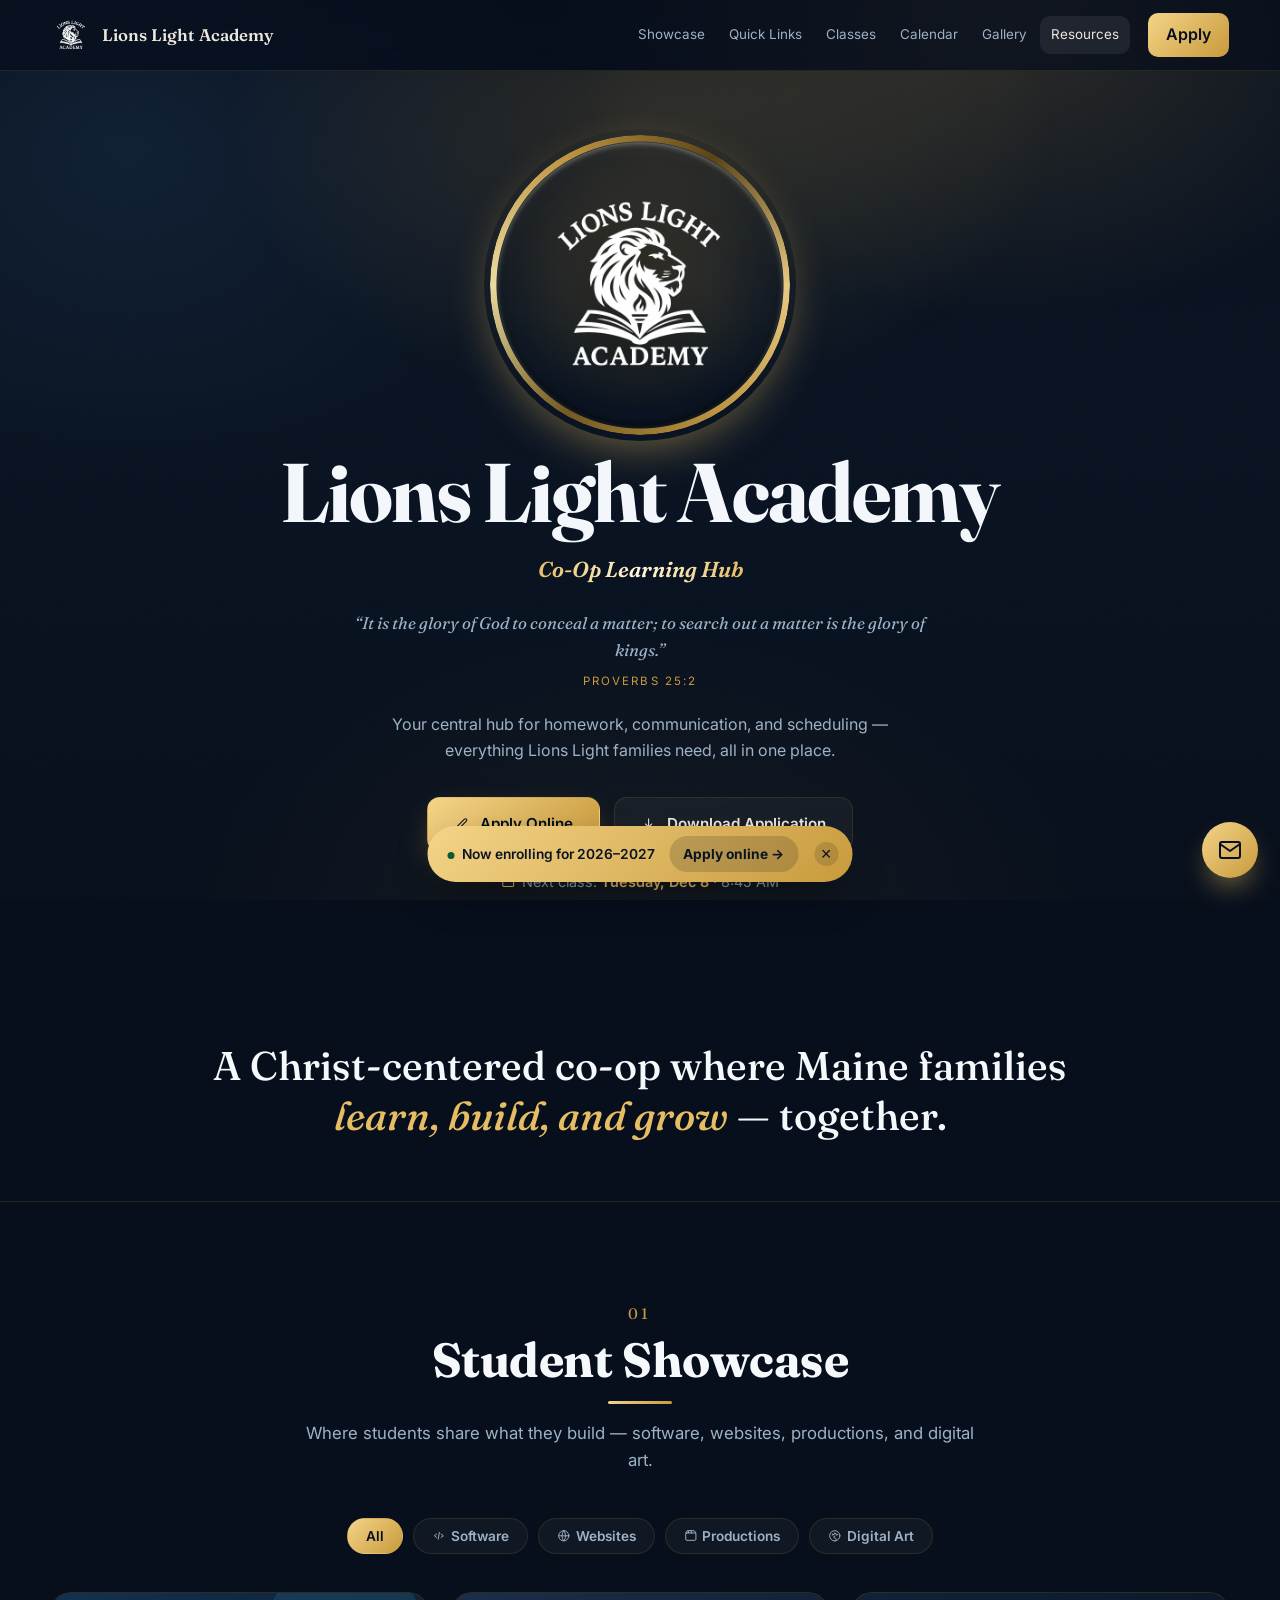
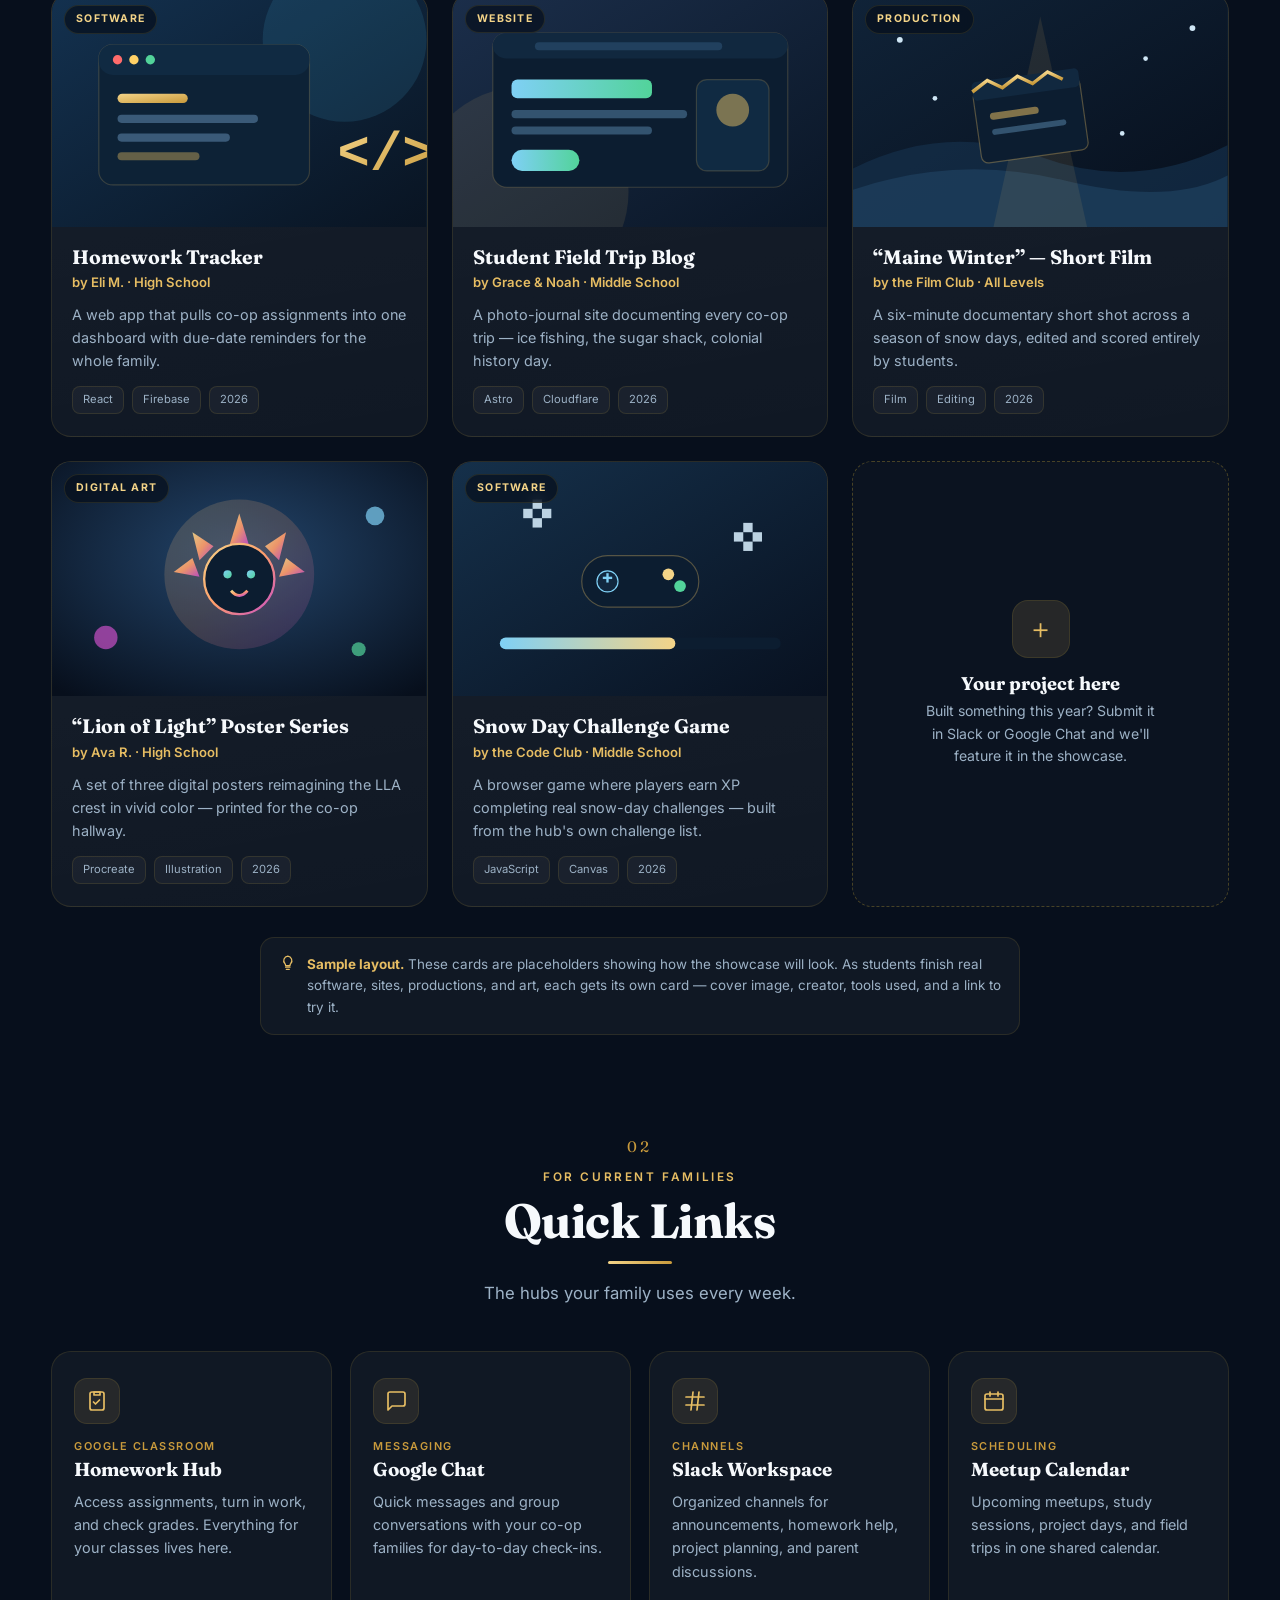
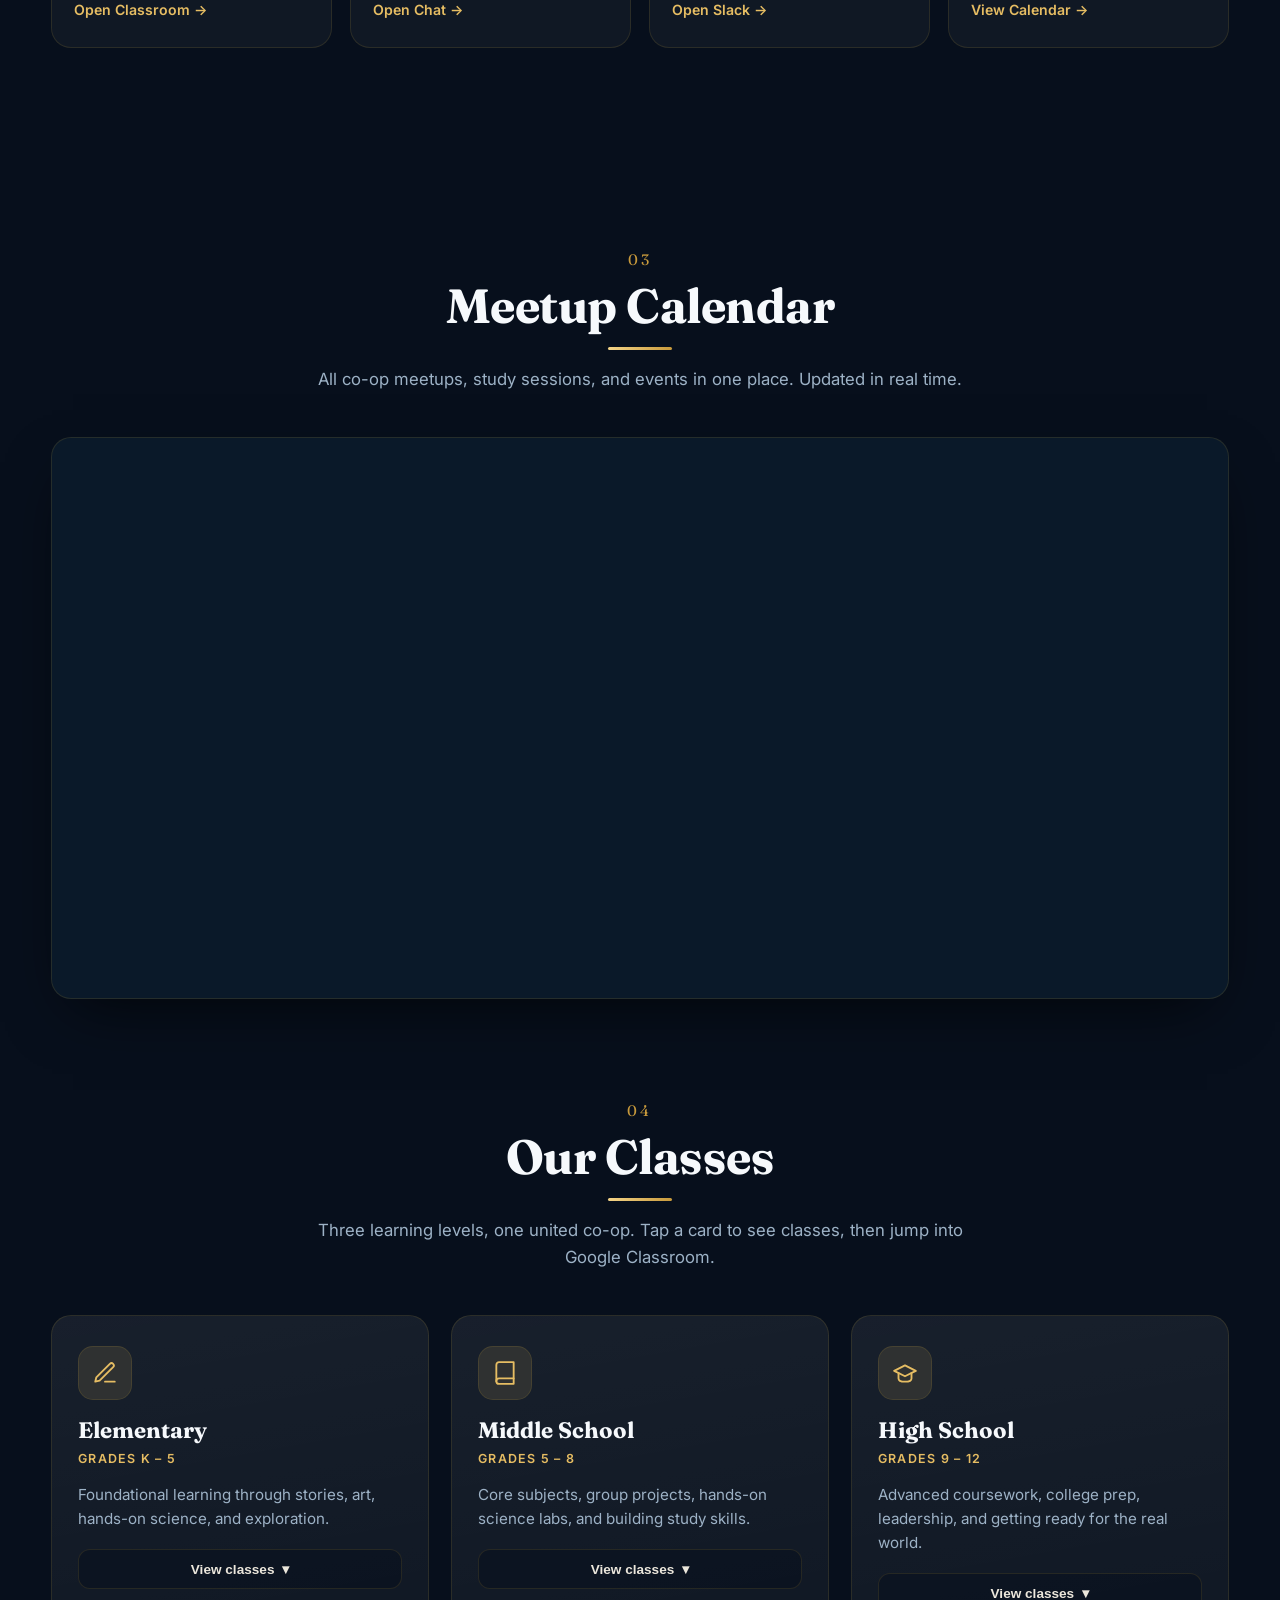
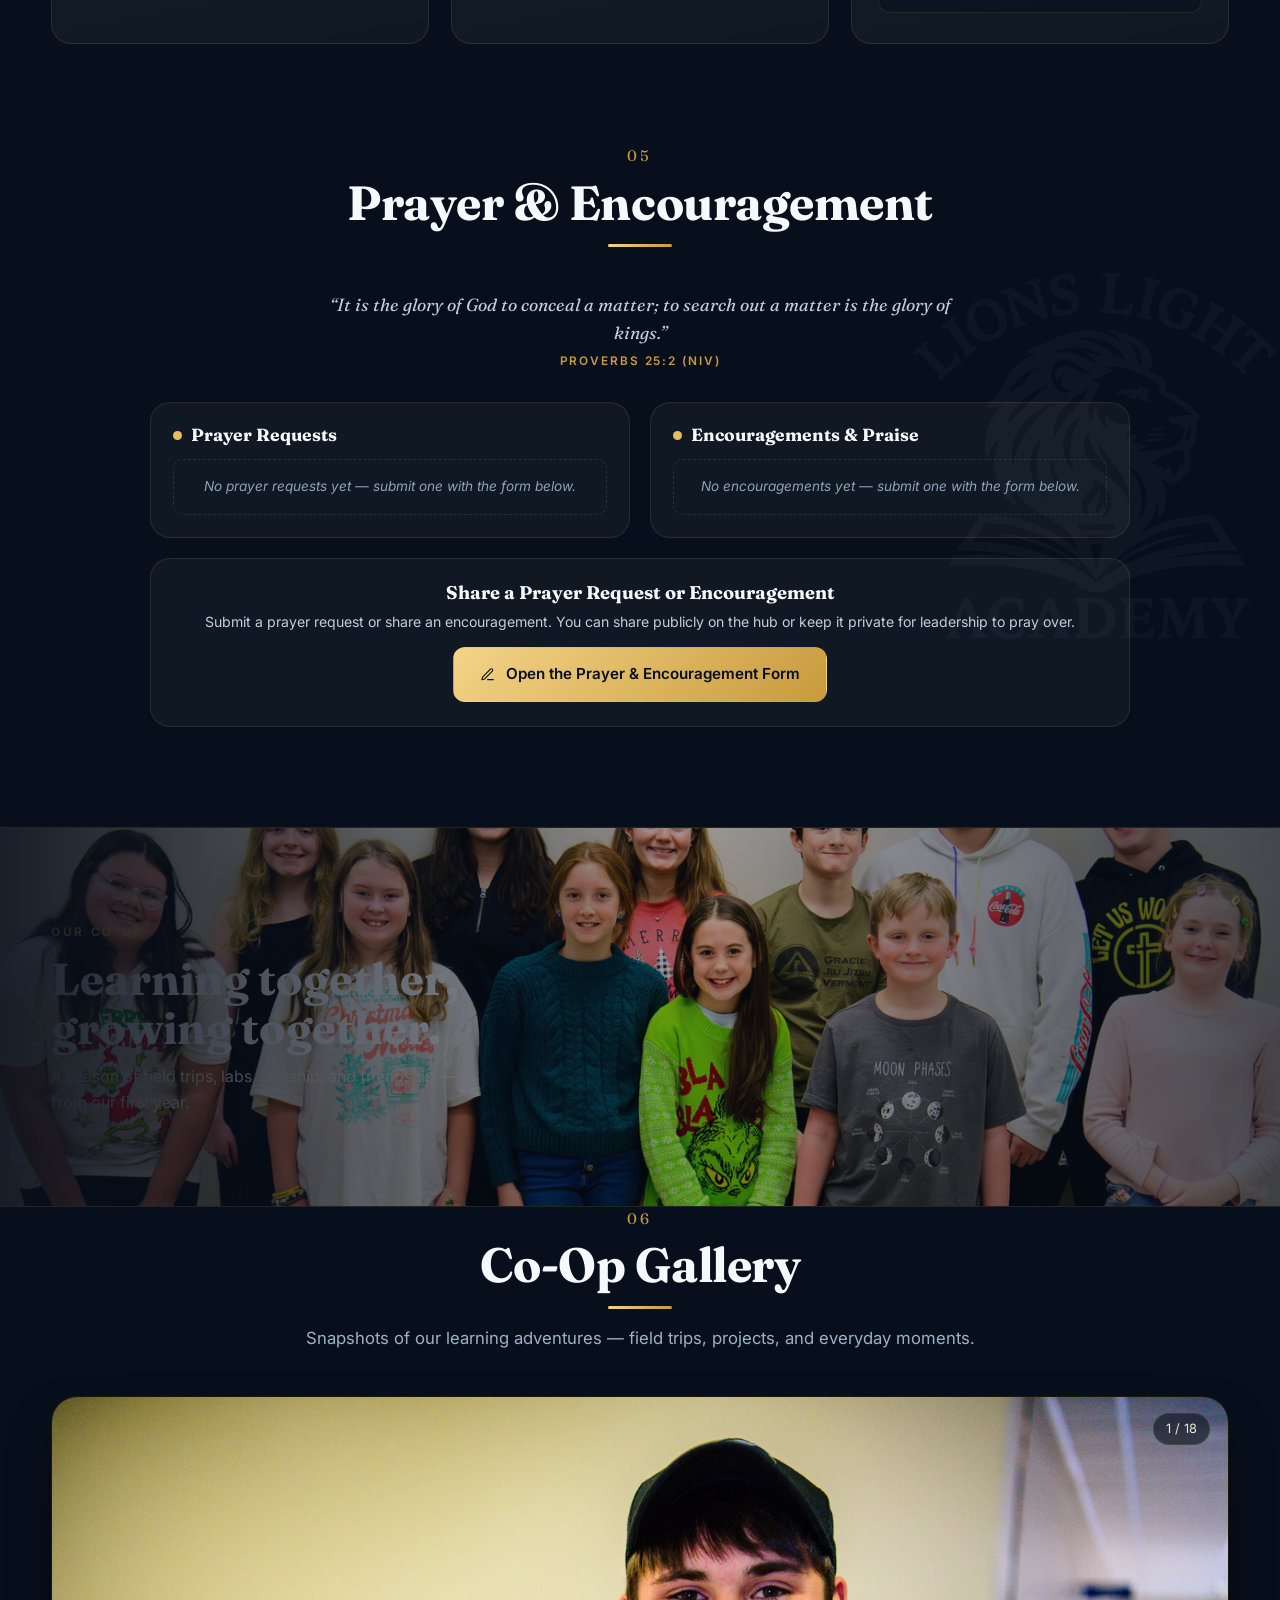
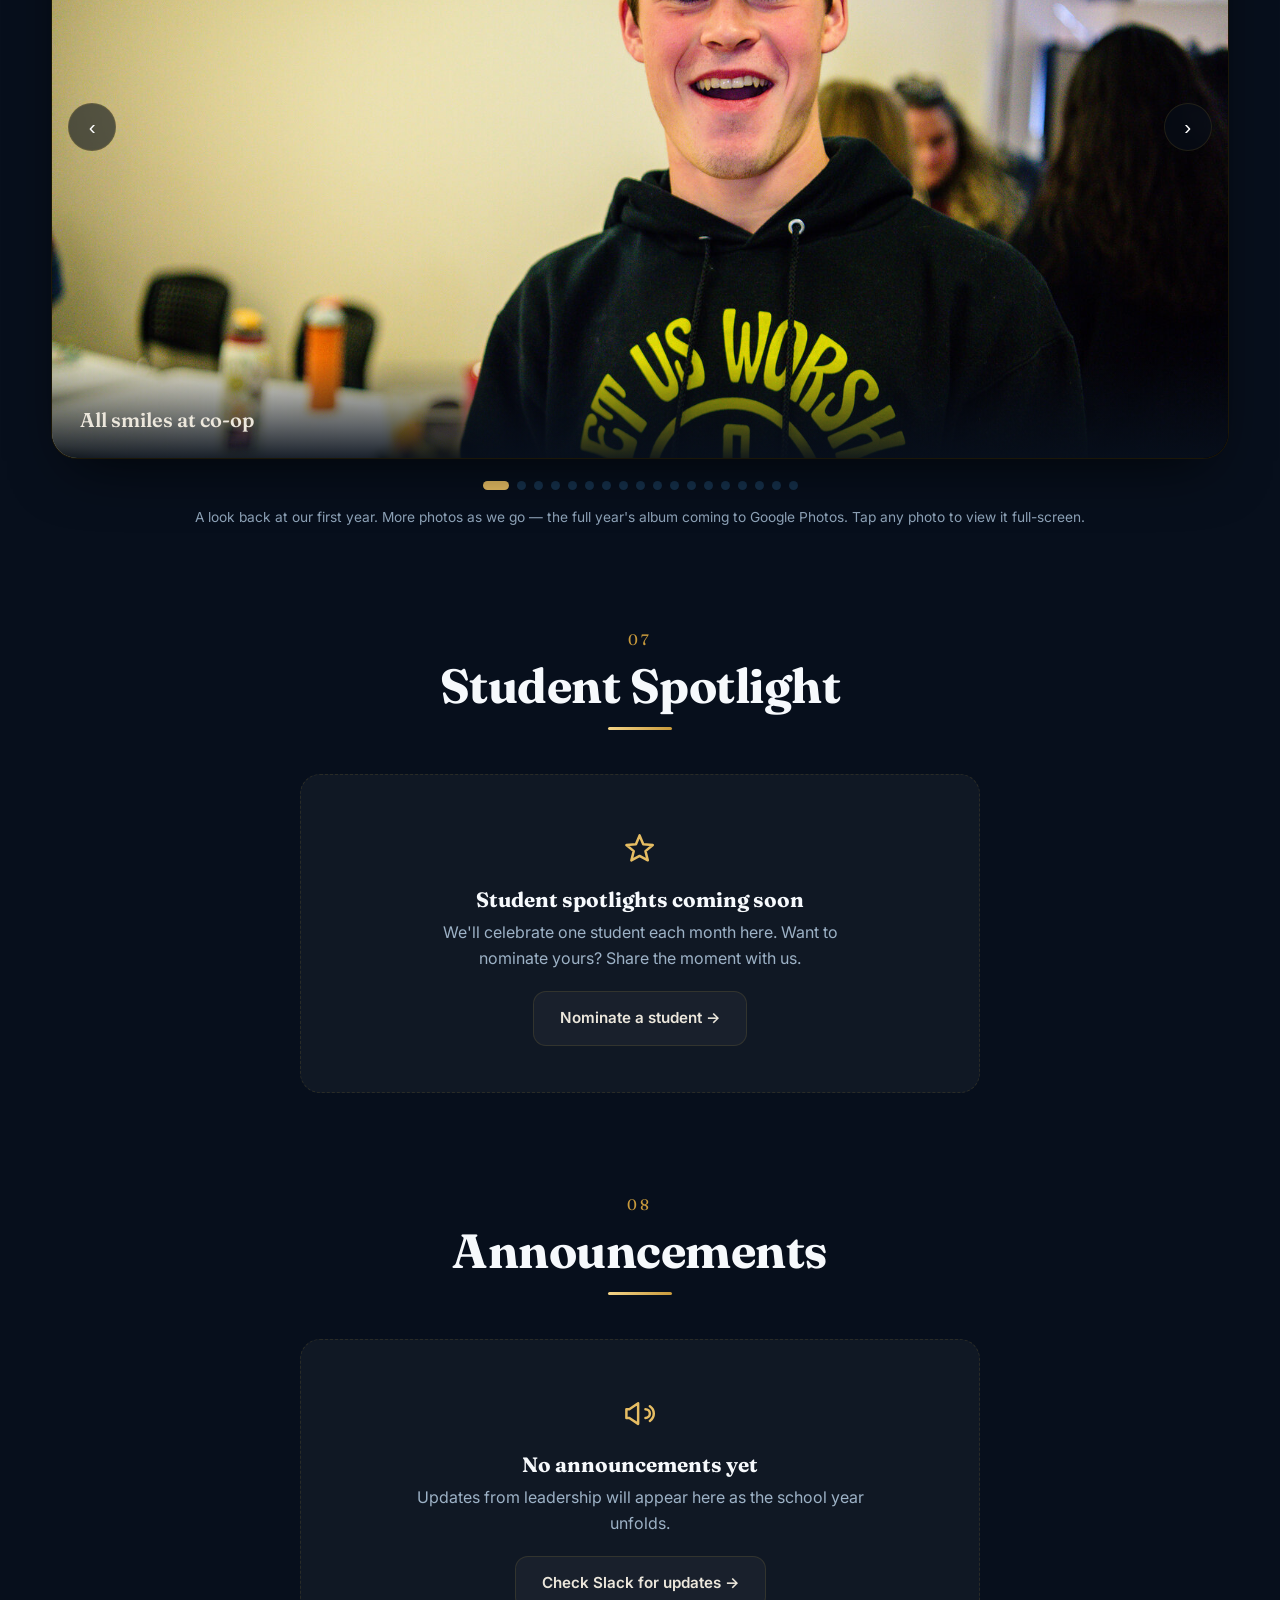
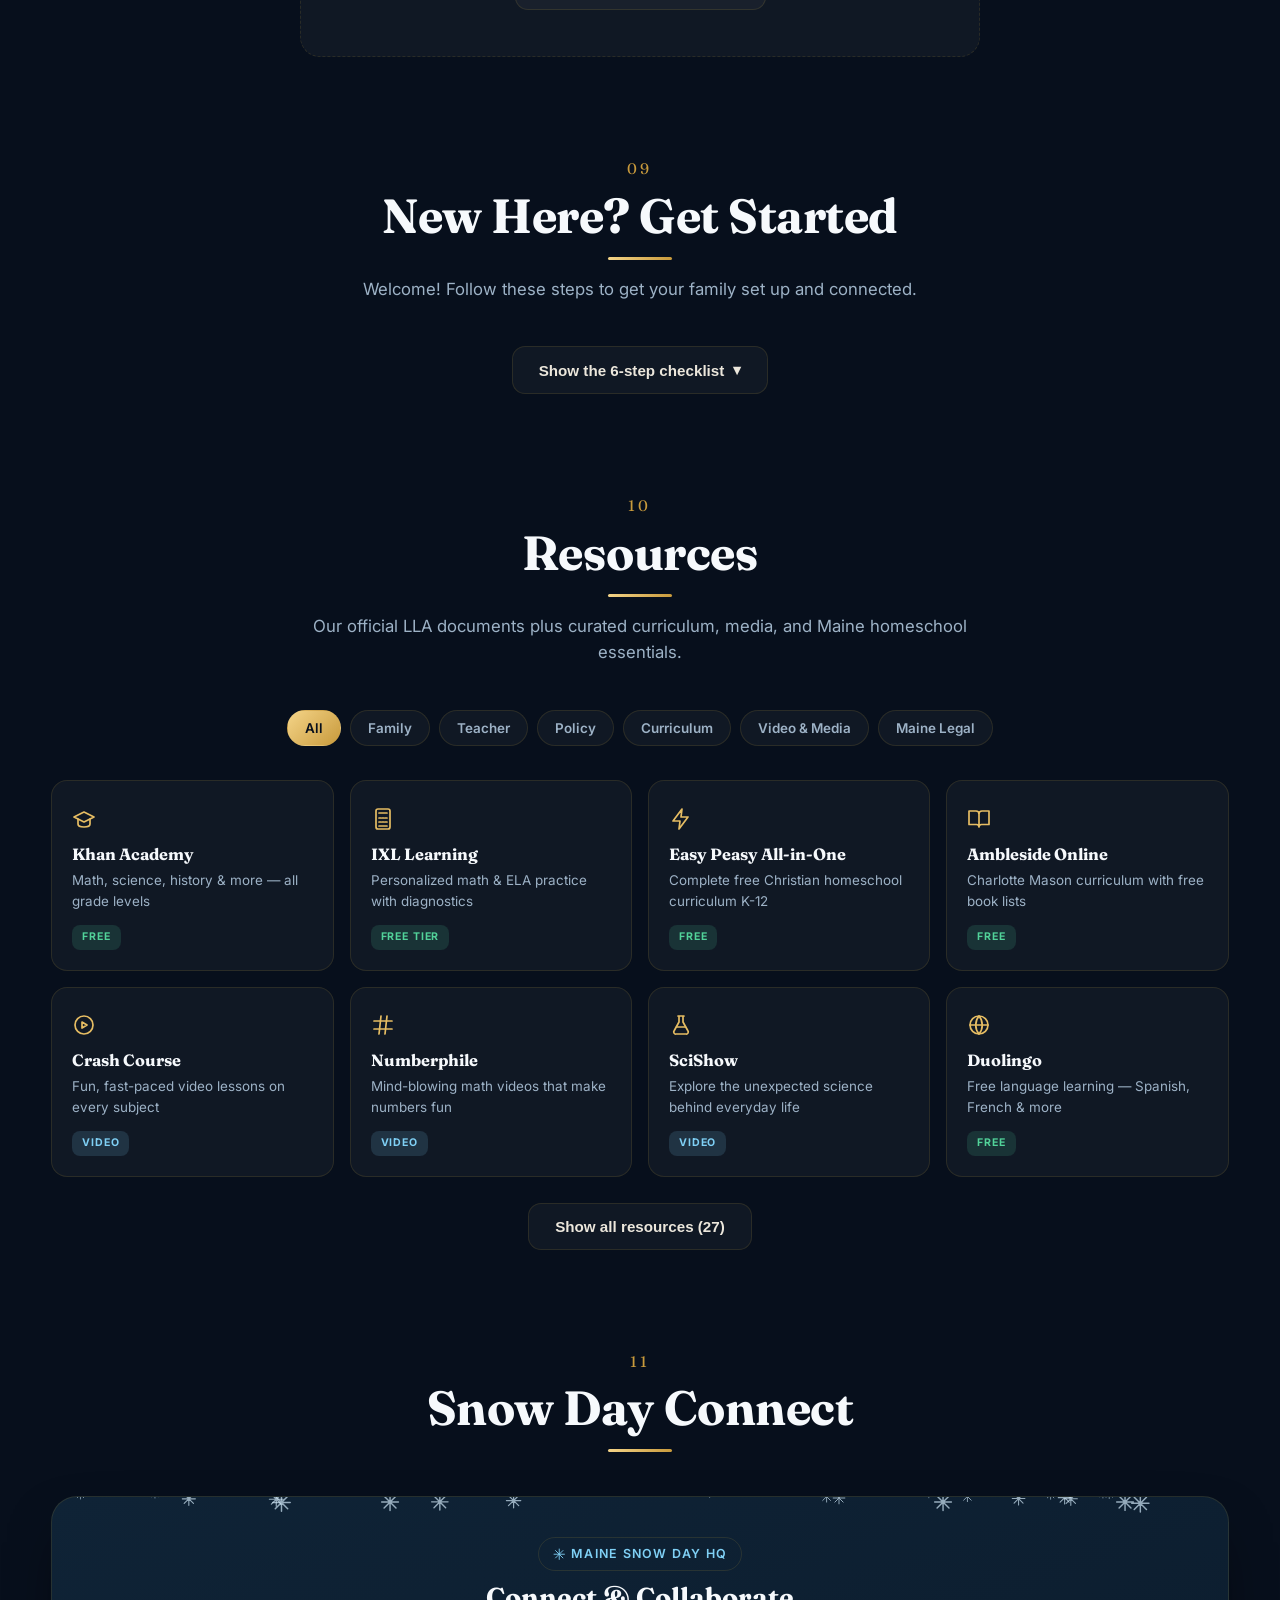
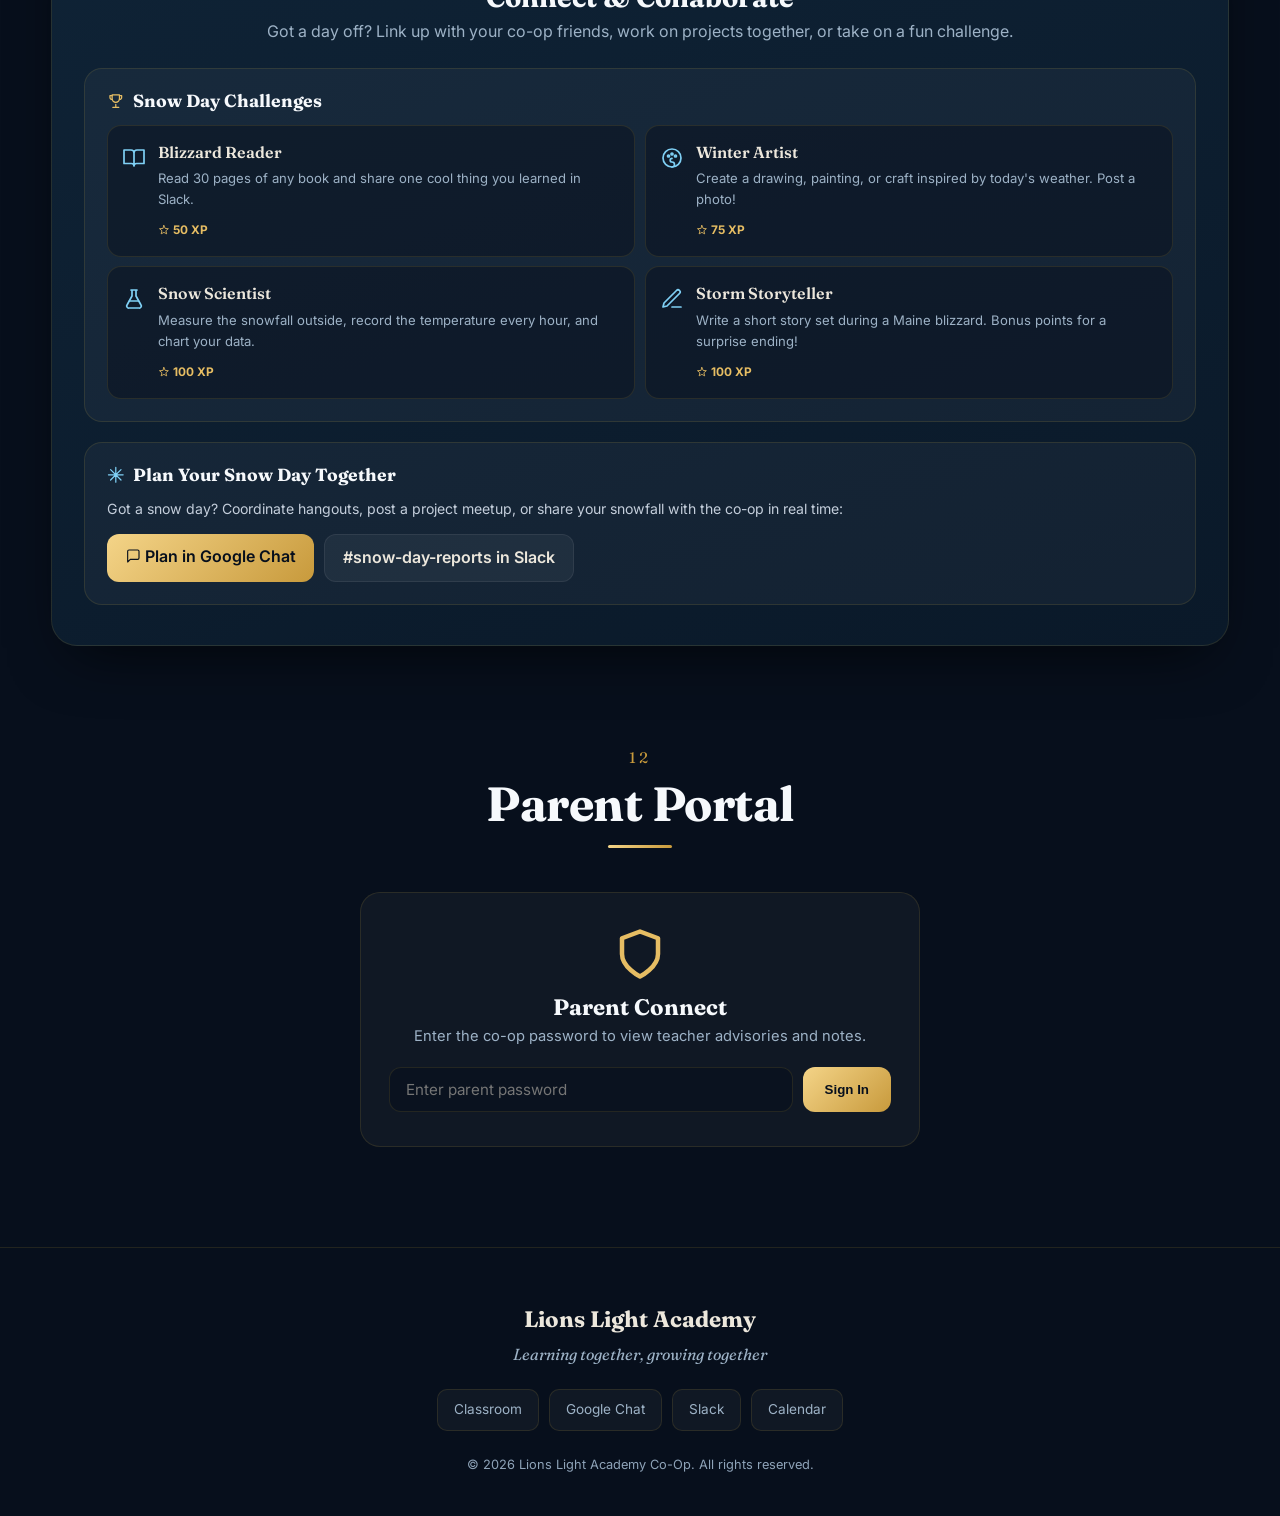
==== index.html @ fe2b12da "Add Technical Operations Handbook" ====
<!DOCTYPE html>
<html lang="en">
<head>
<meta charset="UTF-8" />
<meta name="viewport" content="width=device-width, initial-scale=1.0" />
<title>Lions Light Academy — Co-Op Hub</title>
<meta name="description" content="Lions Light Academy Co-Op Learning Hub — homework, calendar, enrollment, and community in one place." />
<meta property="og:type" content="website" />
<meta property="og:title" content="Lions Light Academy — Co-Op Hub" />
<meta property="og:description" content="A Christ-centered homeschool co-op in Maine. Homework, calendar, classes, and community — all in one place." />
<meta property="og:image" content="https://lions-light-academy.pages.dev/og-image.png" />
<meta property="og:url" content="https://lions-light-academy.pages.dev/" />
<meta name="twitter:card" content="summary" />
<meta name="twitter:title" content="Lions Light Academy — Co-Op Hub" />
<meta name="twitter:description" content="A Christ-centered homeschool co-op in Maine. Everything Lions Light families need, in one place." />
<meta name="twitter:image" content="https://lions-light-academy.pages.dev/og-image.png" />
<meta name="theme-color" content="#070f1c" />
<meta name="apple-mobile-web-app-capable" content="yes" />
<meta name="apple-mobile-web-app-status-bar-style" content="black-translucent" />
<meta name="apple-mobile-web-app-title" content="LLA Hub" />
<link rel="manifest" href="manifest.json" />
<link rel="icon" href="favicon.ico" />
<link rel="icon" type="image/png" sizes="32x32" href="favicon-32.png" />
<link rel="icon" type="image/png" sizes="16x16" href="favicon-16.png" />
<link rel="apple-touch-icon" href="apple-touch-icon.png" />
<link rel="preconnect" href="https://fonts.googleapis.com">
<link rel="preconnect" href="https://fonts.gstatic.com" crossorigin>
<link href="https://fonts.googleapis.com/css2?family=Fraunces:opsz,wght@9..144,400;9..144,500;9..144,600;9..144,700;9..144,900&family=Inter:wght@400;500;600;700&display=swap" rel="stylesheet">
<style>
  :root{
    --navy-900:#070f1c;--navy-800:#0a1929;--navy-700:#0f2336;--navy-600:#15304a;
    --line:rgba(212,175,55,.13);--border:rgba(255,255,255,.07);
    --gold:#e6bd63;--gold-bright:#f4d488;--gold-deep:#c89a3c;
    --green:#52d39a;--ice:#7fd0f5;
    --text:#ece7dc;--head:#f6f9fc;--text-dim:#c4cedb;--text-muted:#8ea3b8;--muted:#9db2c6;
    --s1:#0c1626;--s2:#11203a;
    --card:rgba(255,255,255,.04);--card-hi:rgba(255,255,255,.07);
    --shadow:0 24px 60px -22px rgba(0,0,0,.75);--radius:20px;
  }
  *{box-sizing:border-box;margin:0;padding:0}
  html{scroll-behavior:smooth}
  body{font-family:'Inter',system-ui,sans-serif;color:var(--text);background:var(--navy-900);line-height:1.6;overflow-x:hidden}
  h1,h2,h3,h4{font-family:'Fraunces',serif;line-height:1.1;color:var(--head)}
  a{color:inherit;text-decoration:none}
  .wrap{width:min(1180px,92vw);margin-inline:auto}
  .eyebrow{font-size:.74rem;letter-spacing:.22em;text-transform:uppercase;color:var(--gold);font-weight:600}
  .section{padding:100px 0;position:relative}
  .section.tight{padding-top:0}
  main{display:flex;flex-direction:column}
  #showcase{order:-2;padding-top:100px}
  #links{order:-1}
  .section-header{max-width:680px;margin:0 auto 44px;text-align:center}
  .section-header h2{font-size:clamp(2rem,4.4vw,3rem);margin-bottom:14px;letter-spacing:-.01em}
  .section-header .section-line{width:64px;height:3px;border-radius:3px;margin:0 auto 16px;background:linear-gradient(90deg,var(--gold-bright),var(--gold-deep))}
  .section-header .section-sub{color:var(--muted);font-size:1.05rem}
  .bg-aura{position:fixed;inset:0;z-index:-2;pointer-events:none;
    background:
      radial-gradient(720px 500px at 78% 2%, rgba(230,189,99,.16), transparent 60%),
      radial-gradient(680px 520px at 10% 16%, rgba(79,140,210,.12), transparent 62%),
      radial-gradient(820px 600px at 50% 110%, rgba(230,189,99,.07), transparent 60%),
      linear-gradient(180deg,var(--navy-900),#0a1422 42%,var(--navy-900))}
  .grain{position:fixed;inset:0;z-index:-1;pointer-events:none;opacity:.045;mix-blend-mode:overlay;
    background-image:url("data:image/svg+xml,%3Csvg xmlns='http://www.w3.org/2000/svg' width='160' height='160'%3E%3Cfilter id='n'%3E%3CfeTurbulence type='fractalNoise' baseFrequency='0.9' numOctaves='2'/%3E%3C/filter%3E%3Crect width='100%25' height='100%25' filter='url(%23n)'/%3E%3C/svg%3E")}
  .scrollprog{position:fixed;top:0;left:0;height:3px;width:0;z-index:60;background:linear-gradient(90deg,var(--gold-bright),var(--gold-deep))}
  :focus-visible{outline:2px solid var(--gold);outline-offset:3px}
  .skip{position:absolute;left:50%;top:8px;transform:translate(-50%,-150%);z-index:100;background:var(--gold);color:#0a1422;font-weight:700;padding:10px 18px;border-radius:10px;transition:transform .2s}
  .skip:focus{transform:translate(-50%,0)}
  .enrollbar{position:fixed;left:50%;bottom:18px;transform:translate(-50%,180%);z-index:55;transition:transform .38s cubic-bezier(.2,.7,.2,1);background:linear-gradient(135deg,var(--gold-bright),var(--gold-deep));color:#0a1422;border-radius:999px;box-shadow:0 16px 40px -12px rgba(0,0,0,.6);max-width:94vw}
  .enrollbar.show{transform:translate(-50%,0)}
  .enrollbar .eb-inner{display:flex;align-items:center;gap:14px;padding:10px 14px 10px 20px;font-size:.86rem;font-weight:600;white-space:nowrap}
  .enrollbar .eb-inner a{background:rgba(7,15,28,.16);padding:7px 14px;border-radius:999px;color:#0a1422;font-weight:700}
  .eb-dot{display:inline-block;width:7px;height:7px;border-radius:50%;background:#0c5a32;margin-right:5px;vertical-align:middle}
  .eb-close{margin-left:2px;width:24px;height:24px;flex:none;border:none;border-radius:50%;background:rgba(10,20,34,.14);color:#0a1422;font-size:1.15rem;line-height:1;cursor:pointer;display:grid;place-items:center}
  .eb-close:hover{background:rgba(10,20,34,.28)}
  .nav-burger{display:none;margin-left:12px;width:42px;height:42px;flex:none;border-radius:10px;border:1px solid var(--line);background:var(--card);color:var(--text);cursor:pointer;flex-direction:column;align-items:center;justify-content:center;gap:4px}
  .nav-burger span{display:block;width:18px;height:2px;background:currentColor;border-radius:2px;transition:.25s}
  .nav-burger.open span:nth-child(1){transform:translateY(6px) rotate(45deg)}
  .nav-burger.open span:nth-child(2){opacity:0}
  .nav-burger.open span:nth-child(3){transform:translateY(-6px) rotate(-45deg)}
  .mobile-menu{display:none;flex-direction:column;gap:2px;padding:8px 14px 16px;border-top:1px solid var(--line);background:rgba(7,15,28,.97);backdrop-filter:blur(14px)}
  .mobile-menu.open{display:flex}
  .mobile-menu a{padding:13px 10px;border-radius:10px;color:var(--text);font-size:.98rem;border-bottom:1px solid rgba(255,255,255,.04)}
  .mobile-menu a:hover{background:var(--card-hi)}
  @media(max-width:900px){.nav-burger{display:flex}.nav-cta{margin-left:auto}}
  .wordmark span{display:inline-block;opacity:0;transform:translateY(16px);animation:wordin .7s cubic-bezier(.2,.7,.2,1) forwards;color:#f3f7fb;-webkit-text-fill-color:#f3f7fb}
  .wordmark span:nth-child(1){animation-delay:.15s}.wordmark span:nth-child(2){animation-delay:.3s}.wordmark span:nth-child(3){animation-delay:.45s}
  @keyframes wordin{to{opacity:1;transform:none}}
  .wordmark{transition:filter .3s}.wordmark:hover{filter:drop-shadow(0 0 22px rgba(244,212,136,.45))}
  .medallion .glow{transition:transform .45s ease,opacity .45s ease}
  .medallion:hover .glow{transform:scale(1.18);opacity:1}
  .medallion:hover .ring{animation-duration:7s}
  .medallion:hover::before{box-shadow:0 18px 60px -6px rgba(230,189,99,.7)}
  #prayer{position:relative;overflow:hidden}
  #prayer::before{content:"";position:absolute;right:-6%;top:8%;width:520px;height:520px;background:url(lla-logo.png) center/contain no-repeat;filter:brightness(0) invert(1);opacity:.03;pointer-events:none;z-index:0}
  #prayer .wrap{position:relative;z-index:1}
  .vision{order:-3;padding:60px 0;text-align:center;border-bottom:1px solid var(--line)}
  .vision-line{font-family:'Fraunces',serif;font-size:clamp(1.5rem,3.4vw,2.5rem);line-height:1.25;max-width:880px;margin:0 auto;color:var(--head);font-weight:500}
  .vision-line em{font-style:italic;color:var(--gold)}
  .section-header[data-num]::before{content:attr(data-num);display:block;font-family:'Fraunces',serif;font-size:.95rem;letter-spacing:.2em;color:var(--gold-deep);margin-bottom:8px}
  .voices{position:relative;max-width:760px;margin:0 auto;display:grid}
  .voice{grid-area:1/1;opacity:0;transition:opacity .8s ease;text-align:center;font-family:'Fraunces',serif;font-style:italic;font-size:clamp(1.3rem,2.6vw,1.8rem);line-height:1.45;color:var(--head)}
  .voice.active{opacity:1}
  .voice cite{display:block;margin-top:18px;font-style:normal;font-family:'Inter';font-size:.82rem;letter-spacing:.12em;text-transform:uppercase;color:var(--gold)}
  .sample-note{text-align:center;color:var(--text-muted);font-size:.82rem;margin-top:26px}
  .lightbox{position:fixed;inset:0;z-index:90;background:rgba(5,10,18,.93);backdrop-filter:blur(6px);display:none;align-items:center;justify-content:center;padding:4vw}
  .lightbox.open{display:flex}
  .lightbox img{max-width:90vw;max-height:82vh;border-radius:14px;box-shadow:0 30px 80px -20px #000;object-fit:contain}
  .lb-cap{position:absolute;bottom:4vh;left:0;right:0;text-align:center;font-family:'Fraunces',serif;font-size:1.15rem;color:#fff}
  .lb-close{position:absolute;top:16px;right:22px;font-size:2rem;background:none;border:none;color:#fff;cursor:pointer;line-height:1}
  .lb-nav{position:absolute;top:50%;transform:translateY(-50%);width:52px;height:52px;border-radius:50%;background:rgba(7,15,28,.6);border:1px solid var(--line);color:#fff;font-size:1.6rem;cursor:pointer}
  .lb-prev{left:3vw}.lb-next{right:3vw}
  .gallery{cursor:zoom-in}
  .reveal .ql,.reveal .class-card,.reveal .sc-card{opacity:0;transform:translateY(20px);transition:opacity .55s ease,transform .55s ease}
  .reveal.visible .ql,.reveal.visible .class-card,.reveal.visible .sc-card{opacity:1;transform:none}
  .reveal.visible .ql:nth-child(2),.reveal.visible .class-card:nth-child(2),.reveal.visible .sc-card:nth-child(2){transition-delay:.09s}
  .reveal.visible .ql:nth-child(3),.reveal.visible .class-card:nth-child(3),.reveal.visible .sc-card:nth-child(3){transition-delay:.18s}
  .reveal.visible .ql:nth-child(4),.reveal.visible .sc-card:nth-child(4){transition-delay:.27s}
  .reveal.visible .sc-card:nth-child(5){transition-delay:.36s}
  .reveal.visible .sc-card:nth-child(6){transition-delay:.45s}
  .photoband{position:relative;height:380px;overflow:hidden;border-block:1px solid var(--line)}
  .photoband img{width:100%;height:100%;object-fit:cover;object-position:center 22%;filter:saturate(1.05);transform:scale(1.15)}
  .photoband::after{content:"";position:absolute;inset:0;background:linear-gradient(90deg,rgba(7,15,28,.92),rgba(7,15,28,.35) 55%,rgba(7,15,28,.72))}
  .photoband .pb-cap{position:absolute;inset:0;display:flex;flex-direction:column;justify-content:center}
  .photoband .pb-cap .inner{width:min(1180px,92vw);margin-inline:auto}
  .photoband .pb-cap h2{font-size:clamp(1.8rem,4vw,2.8rem);max-width:560px;margin:10px 0 0}
  .photoband .pb-cap p{max-width:440px;margin-top:12px;color:var(--text)}
  .ql,.class-card,.sc-card,.resource-card{--mx:50%;--my:50%}
  .ql>*,.class-card>*,.sc-card>*,.resource-card>*{position:relative;z-index:1}
  .ql::after,.class-card::after,.sc-card::after,.resource-card::after{content:"";position:absolute;inset:0;border-radius:inherit;pointer-events:none;opacity:0;transition:opacity .3s;background:radial-gradient(240px circle at var(--mx) var(--my),rgba(230,189,99,.16),transparent 60%);z-index:0}
  .ql:hover::after,.class-card:hover::after,.sc-card:hover::after,.resource-card:hover::after{opacity:1}
  .ql,.resource-card{overflow:hidden}
  .nav-links a.current{color:var(--text);background:var(--card-hi)}
  @media(prefers-reduced-motion:reduce){*{animation:none!important;transition:none!important}.reveal,.reveal .ql,.reveal .class-card,.reveal .sc-card,.wordmark span{opacity:1!important;transform:none!important}}

  .btn{display:inline-flex;align-items:center;gap:9px;padding:14px 26px;border-radius:13px;font-weight:600;font-size:.95rem;transition:.22s;cursor:pointer;border:1px solid transparent}
  .btn-primary{background:linear-gradient(135deg,var(--gold-bright),var(--gold-deep));color:var(--navy-900);box-shadow:0 14px 34px -12px rgba(230,189,99,.6)}
  .btn-primary:hover{transform:translateY(-2px);filter:brightness(1.05)}
  .btn-ghost{background:var(--card);border:1px solid var(--line);color:var(--text)}
  .btn-ghost:hover{background:var(--card-hi);transform:translateY(-2px)}
  .pill{display:inline-flex;align-items:center;gap:8px;padding:7px 16px;border-radius:999px;border:1px solid var(--line);background:var(--card);font-size:.82rem;color:var(--gold-bright);font-weight:500}
  .pill .dot{width:7px;height:7px;border-radius:50%;background:var(--green);box-shadow:0 0 10px var(--green)}

  .reveal{opacity:0;transform:translateY(26px);transition:opacity .7s ease,transform .7s ease}
  .reveal.visible{opacity:1;transform:none}

  /* nav */
  nav{position:sticky;top:0;z-index:50;backdrop-filter:blur(14px);background:rgba(7,15,28,.72);border-bottom:1px solid var(--line)}
  .nav-inner{display:flex;align-items:center;gap:18px;height:70px}
  .brand{display:flex;align-items:center;gap:11px;font-family:'Fraunces',serif;font-weight:600;font-size:1.05rem}
  .brand img{width:40px;height:40px;object-fit:contain;filter:brightness(0) invert(1)}
  .nav-links{display:flex;gap:2px;margin-left:auto;flex-wrap:wrap}
  .nav-links a{font-size:.84rem;color:var(--muted);padding:8px 11px;border-radius:10px;transition:.2s}
  .nav-links a:hover{color:var(--text);background:var(--card-hi)}
  .nav-cta{padding:9px 18px!important;color:var(--navy-900)!important;font-weight:600;background:linear-gradient(135deg,var(--gold-bright),var(--gold-deep));border-radius:10px}
  .nav-cta:hover{filter:brightness(1.06)}

  /* hero */
  .hero{position:relative;text-align:center;padding:64px 0 88px;overflow:hidden}
  .hero::before{content:"";position:absolute;inset:0;z-index:0;pointer-events:none;background:radial-gradient(680px 460px at 50% 6%, rgba(230,189,99,.16), transparent 62%)}
  .hero .inner{position:relative;z-index:1}
  .medallion{width:300px;height:300px;margin:0 auto 4px;position:relative;display:grid;place-items:center;animation:reveal 1.1s cubic-bezier(.2,.7,.2,1) both}
  @keyframes reveal{from{opacity:0;transform:scale(.88)}to{opacity:1;transform:none}}
  .medallion::before{content:"";position:absolute;inset:-6px;border-radius:50%;pointer-events:none;box-shadow:0 16px 44px -10px rgba(230,189,99,.45)}
  .medallion::after{content:"";position:absolute;inset:7px;border-radius:50%;pointer-events:none;box-shadow:inset 0 2px 5px rgba(255,255,255,.32),inset 0 -4px 9px rgba(0,0,0,.55)}
  .medallion .ring{position:absolute;inset:0;border-radius:50%;
    background:conic-gradient(from 210deg,#7a5f23,#f7e6a8,#c79b45,#5d4717,#f4d488,#c79b45,#7a5f23);
    -webkit-mask:radial-gradient(farthest-side,transparent calc(100% - 7px),#000 calc(100% - 6px));
            mask:radial-gradient(farthest-side,transparent calc(100% - 7px),#000 calc(100% - 6px));
    opacity:.95;animation:spin 44s linear infinite}
  @keyframes spin{to{transform:rotate(360deg)}}
  .medallion .glow{position:absolute;inset:18px;border-radius:50%;background:radial-gradient(circle,rgba(230,189,99,.18),transparent 70%)}
  .medallion img{width:232px;height:232px;object-fit:contain;position:relative;z-index:2;filter:brightness(0) invert(1) drop-shadow(0 10px 26px rgba(0,0,0,.5));animation:floaty 6s ease-in-out infinite}
  @keyframes floaty{50%{transform:translateY(-8px)}}
  .hero h1{font-size:clamp(3rem,7vw,5.2rem);letter-spacing:-.02em;font-weight:700;margin-top:8px;line-height:1.18;padding-bottom:.1em;background:linear-gradient(180deg,#fff 36%,#cdddf0);-webkit-background-clip:text;background-clip:text;color:transparent}
  .hero .sub{display:inline-block;font-family:'Fraunces',serif;font-style:italic;font-size:1.35rem;margin-top:4px;font-weight:600;
    background:linear-gradient(100deg,#c79b45 0%,#e6bd63 32%,#fff7df 50%,#e6bd63 68%,#c79b45 100%);background-size:280% 100%;background-position:50% 0;
    -webkit-background-clip:text;background-clip:text;color:transparent;filter:drop-shadow(0 1px 0 rgba(0,0,0,.3));animation:sheen 6s ease-in-out infinite}
  @keyframes sheen{0%{background-position:135% 0}55%,100%{background-position:-35% 0}}
  .scripture{color:var(--muted);font-style:italic;font-family:'Fraunces',serif;max-width:600px;margin:22px auto 0;font-size:1.05rem}
  .scripture small{display:block;font-style:normal;font-family:'Inter';font-size:.72rem;letter-spacing:.18em;text-transform:uppercase;color:var(--gold-deep);margin-top:8px}
  .hero .lede{max-width:560px;margin:22px auto 0;color:var(--muted)}
  .hero .pill{margin-top:20px}
  .cd-wrap{max-width:480px;margin:38px auto 0;background:linear-gradient(160deg,var(--card-hi),var(--card));border:1px solid var(--line);border-radius:20px;padding:22px;box-shadow:var(--shadow)}
  .cd-wrap .lbl{font-size:.72rem;letter-spacing:.2em;text-transform:uppercase;color:var(--gold);font-weight:600;margin-bottom:14px}
  .cd-grid{display:grid;grid-template-columns:repeat(4,1fr);gap:10px}
  .cd-cell{background:rgba(7,15,28,.55);border:1px solid var(--line);border-radius:14px;padding:14px 6px;text-align:center}
  .cd-cell .num{font-family:'Fraunces',serif;font-size:1.9rem;font-weight:700;color:#fff;font-variant-numeric:tabular-nums}
  .cd-cell .unit{font-size:.62rem;letter-spacing:.14em;text-transform:uppercase;color:var(--muted);margin-top:2px}
  .ctas{display:flex;gap:14px;justify-content:center;flex-wrap:wrap;margin-top:34px}
  .next-class{margin-top:18px;font-size:.9rem;color:var(--text-muted)}
  .next-class strong{color:var(--gold);font-weight:600}

  /* calendar */
  .cal-frame{border:1px solid var(--line);border-radius:var(--radius);overflow:hidden;box-shadow:var(--shadow);background:var(--navy-800)}
  .cal-frame iframe{width:100%;height:560px;border:0;display:block;filter:invert(.92) hue-rotate(180deg) saturate(.85) contrast(.95)}

  /* classes */
  .class-grid{display:grid;grid-template-columns:repeat(3,1fr);gap:22px}
  .class-card{background:linear-gradient(170deg,var(--card-hi),var(--card));border:1px solid var(--line);border-radius:var(--radius);padding:30px 26px;transition:.28s;position:relative;overflow:hidden}
  .class-card::before{content:"";position:absolute;inset:0;background:radial-gradient(420px 180px at 50% -40%,rgba(230,189,99,.16),transparent 70%);opacity:0;transition:.3s}
  .class-card:hover{transform:translateY(-4px);border-color:rgba(230,189,99,.32);box-shadow:0 18px 44px -24px rgba(0,0,0,.7)}
  .class-card:hover::before{opacity:1}
  .class-ico{width:54px;height:54px;border-radius:15px;display:grid;place-items:center;font-size:1.6rem;background:rgba(230,189,99,.12);border:1px solid var(--line);margin-bottom:18px}
  .class-card h3{font-size:1.4rem}
  .grade{display:inline-block;margin:6px 0 14px;font-size:.78rem;letter-spacing:.1em;text-transform:uppercase;color:var(--gold);font-weight:600}
  .class-card p{color:var(--muted);font-size:.95rem}
  .toggle{margin-top:18px;width:100%;background:rgba(7,15,28,.5);border:1px solid var(--line);color:var(--text);padding:11px;border-radius:12px;cursor:pointer;font-weight:600;font-size:.85rem;display:flex;align-items:center;justify-content:center;gap:8px;transition:.2s}
  .toggle:hover{background:var(--card-hi)}
  .toggle .chev{transition:.3s}
  .class-card.open .toggle .chev{transform:rotate(180deg)}
  .class-links{display:grid;gap:8px;max-height:0;overflow:hidden;transition:max-height .35s ease,margin .35s,opacity .3s;opacity:0}
  .class-card.open .class-links{max-height:260px;margin-top:14px;opacity:1}
  .class-links a{display:flex;justify-content:space-between;align-items:center;padding:11px 14px;border-radius:11px;background:rgba(255,255,255,.03);border:1px solid var(--line);font-size:.9rem;font-weight:500;transition:.2s}
  .class-links a:hover{background:rgba(230,189,99,.12);border-color:rgba(230,189,99,.4);transform:translateX(3px)}
  .class-links a .arrow{color:var(--gold)}
  .class-links a svg.ico{margin-right:.45em;color:var(--gold)}
  .challenge-xp svg.ico{margin-right:.25em;vertical-align:-.16em}

  /* quick links */
  .ql-grid{display:grid;grid-template-columns:repeat(4,1fr);gap:18px}
  .ql{background:var(--card);border:1px solid var(--line);border-radius:var(--radius);padding:26px 22px;transition:.26s;display:flex;flex-direction:column;height:100%}
  .ql:hover{transform:translateY(-4px);background:var(--card-hi);border-color:rgba(230,189,99,.32)}
  .ql .ql-ico{margin-bottom:14px;width:46px;height:46px;border-radius:13px;display:grid;place-items:center;background:rgba(230,189,99,.10);border:1px solid var(--line)}
  .ql-ico svg,.class-ico svg{fill:none;stroke:var(--gold);stroke-width:1.7;stroke-linecap:round;stroke-linejoin:round}
  .ql-ico svg{width:24px;height:24px}
  .class-ico svg{width:26px;height:26px}
  .ql .tag{font-size:.68rem;letter-spacing:.14em;text-transform:uppercase;color:var(--gold-deep);font-weight:600}
  .ql h3{font-size:1.18rem;margin:4px 0 10px}
  .ql p{color:var(--muted);font-size:.9rem;flex:1}
  .ql .go{margin-top:16px;color:var(--gold);font-weight:600;font-size:.88rem}

  /* prayer board */
  .prayer-board{max-width:980px;margin:0 auto}
  .prayer-verse{text-align:center;max-width:640px;margin:0 auto 30px}
  .prayer-verse .verse-text{font-family:'Fraunces',serif;font-style:italic;color:var(--text-dim);font-size:1.1rem}
  .prayer-verse .verse-ref{font-size:.74rem;letter-spacing:.16em;text-transform:uppercase;color:var(--gold-deep);font-weight:600}
  .prayer-columns{display:grid;grid-template-columns:1fr 1fr;gap:20px}
  .prayer-column{background:var(--card);border:1px solid var(--line);border-radius:var(--radius);padding:22px}
  .prayer-column h4{font-size:1.1rem;display:flex;align-items:center;gap:9px;margin-bottom:14px}
  .col-dot{width:9px;height:9px;border-radius:50%;background:var(--gold)}
  .prayer-item{background:rgba(7,15,28,.45);border:1px solid var(--line);border-radius:12px;padding:12px 14px;margin-bottom:10px}
  .prayer-item-header{display:flex;justify-content:space-between;gap:10px;margin-bottom:5px}
  .prayer-item-author{font-weight:600;font-size:.9rem;color:var(--gold)}
  .prayer-item-date{font-size:.74rem;color:var(--text-muted)}
  .prayer-item-text{font-size:.9rem;color:var(--text-dim)}
  .prayer-add-form{margin-top:20px;text-align:center;background:var(--card);border:1px solid var(--line);border-radius:var(--radius);padding:24px}
  .prayer-add-form h4{font-size:1.15rem;margin-bottom:8px}
  .prayer-submit-btn{background:linear-gradient(135deg,var(--gold-bright),var(--gold-deep));color:var(--navy-900)!important;font-weight:600;border-radius:12px}

  /* gallery */
  .gallery{position:relative;border:1px solid var(--line);border-radius:26px;overflow:hidden;background:#000;box-shadow:var(--shadow)}
  .slides{position:relative;aspect-ratio:16/9;width:100%}
  .slide{position:absolute;inset:0;opacity:0;transform:scale(1.06);transition:opacity .8s ease,transform 1.2s ease}
  .slide.active{opacity:1;transform:none}
  .slide img{width:100%;height:100%;object-fit:cover;object-position:center 28%}
  .slide .cap{position:absolute;left:0;right:0;bottom:0;padding:46px 28px 22px;background:linear-gradient(0deg,rgba(7,15,28,.92),transparent);font-family:'Fraunces',serif;font-size:1.25rem;font-weight:600}
  .gal-btn{position:absolute;top:50%;transform:translateY(-50%);z-index:4;width:48px;height:48px;border-radius:50%;display:grid;place-items:center;cursor:pointer;background:rgba(7,15,28,.6);backdrop-filter:blur(6px);border:1px solid var(--line);color:#fff;font-size:1.3rem;transition:.2s}
  .gal-btn:hover{background:var(--gold);color:var(--navy-900)}
  .gal-prev{left:16px}.gal-next{right:16px}
  .gal-count{position:absolute;top:16px;right:18px;z-index:4;font-size:.8rem;background:rgba(7,15,28,.6);border:1px solid var(--line);padding:5px 12px;border-radius:999px}
  .dots{display:flex;gap:8px;justify-content:center;margin-top:22px;flex-wrap:wrap}
  .dots button{width:9px;height:9px;border-radius:50%;border:none;cursor:pointer;background:var(--navy-600);transition:.2s;padding:0}
  .dots button.on{background:var(--gold);width:26px;border-radius:99px}
  .gallery-note{text-align:center;color:var(--text-muted);font-size:.86rem;margin-top:16px}

  /* showcase */
  .filters{display:flex;gap:10px;flex-wrap:wrap;justify-content:center;margin:0 0 38px}
  .chip{font-family:inherit;cursor:pointer;font-weight:600;font-size:.85rem;padding:9px 18px;border-radius:999px;border:1px solid var(--line);background:var(--card);color:var(--muted);transition:.2s}
  .chip:hover{color:var(--text);background:var(--card-hi)}
  .chip.active{background:linear-gradient(135deg,var(--gold-bright),var(--gold-deep));color:var(--navy-900);border-color:transparent}
  .sc-grid{display:grid;grid-template-columns:repeat(3,1fr);gap:24px}
  .sc-card{background:linear-gradient(170deg,var(--card-hi),var(--card));border:1px solid var(--line);border-radius:20px;overflow:hidden;transition:.28s;display:flex;flex-direction:column;cursor:pointer}
  .sc-card:hover{transform:translateY(-4px);border-color:rgba(230,189,99,.32);box-shadow:0 18px 44px -24px rgba(0,0,0,.7)}
  .cover{aspect-ratio:16/10;position:relative;overflow:hidden;background:var(--navy-700)}
  .cover svg{width:100%;height:100%;display:block;transition:.4s}
  .sc-card:hover .cover svg{transform:scale(1.05)}
  .cat-tag{position:absolute;top:12px;left:12px;z-index:2;font-size:.66rem;letter-spacing:.12em;text-transform:uppercase;font-weight:700;padding:5px 11px;border-radius:999px;background:rgba(7,15,28,.7);backdrop-filter:blur(6px);border:1px solid var(--line);color:var(--gold-bright)}
  .sc-body{padding:20px 20px 22px;display:flex;flex-direction:column;flex:1}
  .sc-body h3{font-size:1.22rem;margin-bottom:4px}
  .by{font-size:.82rem;color:var(--gold);font-weight:600;margin-bottom:10px}
  .sc-body p{color:var(--muted);font-size:.9rem;flex:1}
  .meta{display:flex;gap:8px;flex-wrap:wrap;margin-top:14px}
  .meta span{font-size:.7rem;color:var(--muted);background:rgba(255,255,255,.04);border:1px solid var(--line);padding:4px 10px;border-radius:8px}
  .sc-card.slot{border-style:dashed;border-color:rgba(212,175,55,.3);background:rgba(255,255,255,.02);align-items:center;justify-content:center;text-align:center;padding:46px 24px;min-height:340px}
  .sc-card.slot:hover{transform:translateY(-4px);background:rgba(230,189,99,.05)}
  .sc-card.slot .plus{width:58px;height:58px;border-radius:16px;display:grid;place-items:center;font-size:1.7rem;background:rgba(230,189,99,.12);border:1px solid var(--line);color:var(--gold);margin-bottom:16px}
  .sc-card.slot h3{font-size:1.15rem;margin-bottom:6px}
  .sc-card.slot p{color:var(--muted);font-size:.88rem;max-width:230px}
  .note{margin:30px auto 0;max-width:760px;font-size:.84rem;color:var(--muted);padding:16px 18px;border-radius:14px;background:var(--card);border:1px solid var(--line);display:flex;gap:10px;align-items:flex-start}
  .note b{color:var(--gold)}
  .hidden{display:none!important}

  /* empty-state simple panels */
  .empty-panel{max-width:680px;margin:0 auto;text-align:center;background:var(--card);border:1px dashed var(--line);border-radius:var(--radius);padding:46px 28px}
  .empty-panel .big{font-size:2.2rem;margin-bottom:12px;color:var(--gold)}
  .empty-panel h3{font-size:1.3rem;margin-bottom:8px}
  .empty-panel p{color:var(--muted);max-width:460px;margin:0 auto}

  /* onboarding */
  .onboard{max-width:820px;margin:0 auto;max-height:0;overflow:hidden;opacity:0;transition:max-height .5s ease,opacity .4s ease,margin-top .4s}
  .onboard.open{max-height:1600px;opacity:1;margin-top:24px}
  .onboard-toggle .chev{display:inline-block;transition:.3s}
  .onboard-toggle.open .chev{transform:rotate(180deg)}
  .onboard-top{display:flex;align-items:center;justify-content:space-between;gap:16px;margin-bottom:22px;flex-wrap:wrap}
  .progress-wrap{flex:1;min-width:200px}
  .progress-bar{height:10px;border-radius:6px;background:rgba(7,15,28,.6);border:1px solid var(--line);overflow:hidden}
  .progress-fill{height:100%;width:0;background:linear-gradient(90deg,var(--gold-bright),var(--gold-deep));transition:width .4s ease}
  .progress-count{font-weight:700;color:var(--gold);font-family:'Fraunces',serif}
  .steps{display:grid;gap:12px}
  .step{display:flex;gap:16px;background:var(--card);border:1px solid var(--line);border-radius:16px;padding:18px 20px;cursor:pointer;transition:.2s}
  .step:hover{border-color:rgba(230,189,99,.4)}
  .step.done{background:rgba(82,211,154,.06);border-color:rgba(82,211,154,.35)}
  .step-check{width:30px;height:30px;flex:none;border-radius:50%;border:2px solid var(--line);display:grid;place-items:center;color:var(--green);font-weight:700;transition:.2s}
  .step.done .step-check{background:var(--green);border-color:var(--green);color:var(--navy-900)}
  .step-number{font-size:.7rem;letter-spacing:.14em;text-transform:uppercase;color:var(--gold-deep);font-weight:700}
  .step-title{font-family:'Fraunces',serif;font-size:1.1rem;margin:2px 0 4px}
  .step-desc{font-size:.88rem;color:var(--muted)}
  .step-link{display:inline-block;margin-top:8px;color:var(--gold);font-weight:600;font-size:.85rem}
  .onboard-done{margin-top:18px;text-align:center;color:var(--green);font-weight:600;opacity:0;transition:.4s}
  .onboard-done.show{opacity:1}

  /* resources */
  .library-tabs{display:flex;gap:9px;flex-wrap:wrap;justify-content:center;margin-bottom:34px}
  .library-tab{font-family:inherit;cursor:pointer;font-weight:600;font-size:.84rem;padding:9px 17px;border-radius:999px;border:1px solid var(--line);background:var(--card);color:var(--muted);transition:.2s}
  .library-tab:hover{color:var(--text);background:var(--card-hi)}
  .library-tab.active{background:linear-gradient(135deg,var(--gold-bright),var(--gold-deep));color:var(--navy-900);border-color:transparent}
  .resources-grid{display:grid;grid-template-columns:repeat(auto-fill,minmax(240px,1fr));gap:16px}
  .resource-card{background:var(--card);border:1px solid var(--line);border-radius:16px;padding:20px;transition:.24s;display:flex;flex-direction:column;gap:6px}
  .resource-card:hover{transform:translateY(-4px);background:var(--card-hi);border-color:rgba(230,189,99,.4)}
  .resource-icon{font-size:1.5rem;color:var(--gold)}
  svg.ico{fill:none;stroke:currentColor;stroke-width:1.7;stroke-linecap:round;stroke-linejoin:round;width:1em;height:1em;flex:none;vertical-align:-.12em}
  .btn svg.ico,.chip svg.ico{margin-right:.15em}
  .resource-card h4{font-size:1.02rem}
  .resource-card p{font-size:.84rem;color:var(--muted);flex:1}
  .resource-tag{align-self:flex-start;font-size:.66rem;letter-spacing:.08em;text-transform:uppercase;font-weight:700;padding:4px 10px;border-radius:8px;margin-top:6px}
  .tag-free{background:rgba(82,211,154,.14);color:var(--green)}
  .tag-video{background:rgba(127,208,245,.14);color:var(--ice)}
  .tag-maine{background:rgba(230,189,99,.14);color:var(--gold)}
  .tag-pdf{background:rgba(255,107,107,.14);color:#ff8f8f}

  /* snow day */
  .snowday-section{position:relative;overflow:hidden;background:linear-gradient(160deg,var(--navy-700),var(--navy-800));border:1px solid var(--line);border-radius:26px;padding:40px 32px;box-shadow:var(--shadow)}
  .snowflakes{position:absolute;inset:0;pointer-events:none;overflow:hidden}
  .snowflakes .flake{position:absolute;top:-10px;color:#cfe6f5;opacity:.7;animation:fall linear infinite}
  @keyframes fall{to{transform:translateY(120vh) rotate(360deg)}}
  .snowday-content{position:relative;z-index:1}
  .snowday-header{text-align:center;margin-bottom:24px}
  .snowday-title-badge{display:inline-flex;align-items:center;gap:6px;font-size:.78rem;letter-spacing:.1em;text-transform:uppercase;color:var(--ice);font-weight:600;border:1px solid var(--line);padding:6px 14px;border-radius:999px;margin-bottom:12px}
  .next-class svg.ico{margin-right:.2em;color:var(--gold)}
  .snowday-header h3{font-size:1.7rem;margin-bottom:6px}
  .snowday-header p{color:var(--muted)}
  .snowday-panel{background:var(--card);border:1px solid var(--line);border-radius:18px;padding:22px}
  .snowday-panel h4{font-size:1.1rem;margin-bottom:14px;display:flex;align-items:center;gap:8px}
  .challenge-card{display:flex;gap:12px;background:rgba(7,15,28,.45);border:1px solid var(--line);border-radius:14px;padding:14px}
  .challenge-emoji{font-size:1.5rem;color:var(--ice)}
  .challenge-title{font-family:'Fraunces',serif;font-weight:600;margin-bottom:3px}
  .challenge-desc{font-size:.82rem;color:var(--muted);margin-bottom:6px}
  .challenge-xp{font-size:.74rem;font-weight:700;color:var(--gold)}
  .snowday-post-btn{background:linear-gradient(135deg,var(--gold-bright),var(--gold-deep));color:var(--navy-900);font-weight:600;padding:10px 18px;border-radius:12px}

  /* parent portal */
  .portal-section{max-width:560px;margin:0 auto}
  .portal-gate,.portal-dashboard{background:var(--card);border:1px solid var(--line);border-radius:var(--radius);padding:34px 28px;text-align:center}
  .portal-dashboard{display:none;text-align:left}
  .gate-icon{width:54px;height:54px;margin:0 auto 14px;color:var(--gold)}
  .gate-icon svg{width:100%;height:100%}
  .portal-gate h3{font-size:1.4rem;margin-bottom:6px}
  .gate-desc{color:var(--muted);font-size:.92rem;margin-bottom:18px}
  .portal-form{display:flex;gap:10px;justify-content:center;flex-wrap:wrap}
  .portal-form input{flex:1;min-width:200px;background:rgba(7,15,28,.55);border:1px solid var(--line);border-radius:12px;padding:12px 16px;color:var(--text);font-family:inherit;font-size:.95rem}
  .portal-form input:focus{outline:none;border-color:var(--gold)}
  .portal-form button{background:linear-gradient(135deg,var(--gold-bright),var(--gold-deep));color:var(--navy-900);font-weight:600;border:none;border-radius:12px;padding:12px 22px;cursor:pointer}
  .portal-error{display:none;color:#ff8f8f;font-size:.85rem;margin-top:12px}
  .portal-error.show{display:block}
  .portal-header{display:flex;justify-content:space-between;align-items:center;margin-bottom:16px}
  .portal-logout{background:var(--card-hi);border:1px solid var(--line);color:var(--text);border-radius:10px;padding:8px 14px;cursor:pointer;font-weight:600;font-size:.82rem}

  /* FAB */
  .fab-contact{position:fixed;right:22px;bottom:22px;z-index:60;width:56px;height:56px;border-radius:50%;border:none;cursor:pointer;background:linear-gradient(135deg,var(--gold-bright),var(--gold-deep));color:var(--navy-900);box-shadow:0 14px 30px -10px rgba(230,189,99,.7);display:grid;place-items:center;transition:.2s}
  .fab-contact:hover{transform:scale(1.07)}
  .fab-contact svg{width:24px;height:24px}

  /* footer */
  footer.footer{border-top:1px solid var(--line);padding:54px 0 40px;text-align:center;background:var(--navy-900)}
  .footer-brand{font-family:'Fraunces',serif;font-size:1.4rem;font-weight:700;margin-bottom:4px}
  .footer-motto{color:var(--muted);font-style:italic;font-family:'Fraunces',serif;margin-bottom:22px}
  .footer-links{display:flex;gap:10px;justify-content:center;flex-wrap:wrap;margin-bottom:24px}
  .footer-links a{padding:9px 16px;border-radius:10px;border:1px solid var(--line);background:var(--card);font-size:.85rem;color:var(--muted);transition:.2s}
  .footer-links a:hover{color:var(--text);border-color:rgba(230,189,99,.4)}
  .footer-copy{color:var(--text-muted);font-size:.8rem}

  @media(max-width:900px){
    .class-grid{grid-template-columns:1fr}.ql-grid{grid-template-columns:repeat(2,1fr)}.sc-grid{grid-template-columns:repeat(2,1fr)}
    .prayer-columns{grid-template-columns:1fr}.nav-links{display:none}
  }
  @media(max-width:560px){
    .ql-grid,.sc-grid{grid-template-columns:1fr}.cd-cell .num{font-size:1.6rem}.section{padding:64px 0}
    .medallion{width:240px;height:240px}.medallion img{width:186px;height:186px}
    .snowday-panel [style*="grid-template-columns: 1fr 1fr"]{grid-template-columns:1fr!important}
  }
</style>
</head>
<body>
<a class="skip" href="#showcase">Skip to content</a>
<div class="bg-aura"></div><div class="grain"></div><div class="scrollprog" id="scrollprog"></div>
<!-- sticky enroll bar -->
<div class="enrollbar" id="enrollbar"><div class="eb-inner"><span><span class="eb-dot"></span> Now enrolling for 2026–2027</span><a href="https://docs.google.com/forms/d/e/1FAIpQLSf8tSLMVJCyLb-U58QUE8x9Jo0seVkHBQ_jIaYJ2f_HgATiMQ/viewform" target="_blank" rel="noopener">Apply online →</a><button class="eb-close" id="ebClose" aria-label="Dismiss">&times;</button></div></div>

<!-- NAV -->
<nav>
  <div class="wrap nav-inner">
    <a class="brand" href="#top"><img src="lla-logo.png" alt="LLA logo" /> Lions Light Academy</a>
    <div class="nav-links">
      <a href="#showcase">Showcase</a>
      <a href="#links">Quick Links</a>
      <a href="#classes">Classes</a>
      <a href="#calendar">Calendar</a>
      <a href="#gallery">Gallery</a>
      <a href="#resources">Resources</a>
    </div>
    <a class="nav-cta" href="https://docs.google.com/forms/d/e/1FAIpQLSf8tSLMVJCyLb-U58QUE8x9Jo0seVkHBQ_jIaYJ2f_HgATiMQ/viewform" target="_blank" rel="noopener">Apply</a>
    <button class="nav-burger" id="navBurger" aria-label="Menu" aria-expanded="false"><span></span><span></span><span></span></button>
  </div>
  <div class="mobile-menu" id="mobileMenu">
    <a href="#showcase">Showcase</a>
    <a href="#links">Quick Links</a>
    <a href="#classes">Classes</a>
    <a href="#calendar">Calendar</a>
    <a href="#prayer">Prayer</a>
    <a href="#gallery">Gallery</a>
    <a href="#resources">Resources</a>
    <a href="#parent-portal">Parent Portal</a>
  </div>
</nav>

<!-- HERO -->
<header id="top" class="hero">
  <div class="wrap inner">
    <div class="medallion"><div class="ring"></div><div class="glow"></div><img src="lla-logo.png" alt="Lions Light Academy crest" /></div>
    <h1 class="wordmark"><span>Lions</span> <span>Light</span> <span>Academy</span></h1>
    <p class="sub">Co-Op Learning Hub</p>
    <p class="scripture">&ldquo;It is the glory of God to conceal a matter; to search out a matter is the glory of kings.&rdquo;
      <small>Proverbs 25:2</small></p>
    <p class="lede">Your central hub for homework, communication, and scheduling — everything Lions Light families need, all in one place.</p>
    <div class="ctas">
      <a class="btn btn-primary" href="https://docs.google.com/forms/d/e/1FAIpQLSf8tSLMVJCyLb-U58QUE8x9Jo0seVkHBQ_jIaYJ2f_HgATiMQ/viewform" target="_blank" rel="noopener"><svg class="ico" viewBox="0 0 24 24"><path d="M12 20h9"/><path d="M16.5 3.5a2.1 2.1 0 0 1 3 3L7 19l-4 1 1-4z"/></svg> Apply Online</a>
      <a class="btn btn-ghost" href="docs/registration-enrollment.pdf" download data-force-download><svg class="ico" viewBox="0 0 24 24"><path d="M12 3v12"/><path d="m7 11 5 5 5-5"/><path d="M5 21h14"/></svg> Download Application</a>
    </div>
    <p class="next-class"><svg class="ico" viewBox="0 0 24 24"><rect x="3" y="5" width="18" height="16" rx="2"/><path d="M3 10h18M8 3v4M16 3v4"/></svg> Next class: <strong id="nextClass">Tuesday</strong> · 8:45&nbsp;AM</p>
  </div>
</header>

<main>

<!-- VISION STRIP -->
<section class="vision" id="vision">
  <div class="wrap"><p class="vision-line">A Christ-centered co-op where Maine families <em>learn, build, and grow</em> — together.</p></div>
</section>

<!-- CALENDAR -->
<section class="section reveal" id="calendar">
  <div class="wrap">
    <div class="section-header" data-num="03"><h2>Meetup Calendar</h2><div class="section-line"></div><p class="section-sub">All co-op meetups, study sessions, and events in one place. Updated in real time.</p></div>
    <div class="cal-frame">
      <iframe src="https://calendar.google.com/calendar/embed?src=844075054c2d0a12955d3d40e3d70987f22937867a90770f47326a14390963aa%40group.calendar.google.com&ctz=America%2FNew_York&showTitle=0&showNav=1&showPrint=0&showTabs=1&showCalendars=0&bgcolor=%23070f1c&color=%23e6bd63" loading="lazy" title="Lions Light Academy Calendar"></iframe>
    </div>
  </div>
</section>

<!-- CLASSES -->
<section class="section reveal tight" id="classes">
  <div class="wrap">
    <div class="section-header" data-num="04"><h2>Our Classes</h2><div class="section-line"></div><p class="section-sub">Three learning levels, one united co-op. Tap a card to see classes, then jump into Google Classroom.</p></div>
    <div class="class-grid">
      <article class="class-card">
        <div class="class-ico"><svg viewBox="0 0 24 24"><path d="M12 20h9"/><path d="M16.5 3.5a2.1 2.1 0 0 1 3 3L7 19l-4 1 1-4z"/></svg></div><h3>Elementary</h3><span class="grade">Grades K – 5</span>
        <p>Foundational learning through stories, art, hands-on science, and exploration.</p>
        <button class="toggle">View classes <span class="chev">▾</span></button>
        <div class="class-links">
          <a href="https://classroom.google.com/c/ODE5MzE4NTUyMzEw" target="_blank" rel="noopener"><svg class="ico" viewBox="0 0 24 24"><path d="M9 3h6M10 3v6l-5 9a2 2 0 0 0 2 3h10a2 2 0 0 0 2-3l-5-9V3"/><path d="M7.5 14h9"/></svg>Science <span class="arrow">&rarr;</span></a>
          <a href="https://classroom.google.com/c/ODE5MzE2NzM3Mzk5" target="_blank" rel="noopener"><svg class="ico" viewBox="0 0 24 24"><circle cx="12" cy="12" r="9"/><circle cx="8.5" cy="10" r="1"/><circle cx="12" cy="8" r="1"/><circle cx="15.5" cy="10" r="1"/><path d="M12 21a2.5 2.5 0 0 0 0-5 1.8 1.8 0 0 1 0-3.6"/></svg>Art <span class="arrow">&rarr;</span></a>
          <a href="https://classroom.google.com/c/ODE5MzE3NTQxNjgx" target="_blank" rel="noopener"><svg class="ico" viewBox="0 0 24 24"><circle cx="12" cy="12" r="9"/><path d="M3 12h18M12 3a14 14 0 0 1 0 18 14 14 0 0 1 0-18z"/></svg>History <span class="arrow">&rarr;</span></a>
          <a href="https://classroom.google.com/c/ODcyNDU4NDYzNDY0" target="_blank" rel="noopener"><svg class="ico" viewBox="0 0 24 24"><rect x="9" y="3" width="6" height="11" rx="3"/><path d="M5 11a7 7 0 0 0 14 0"/><path d="M12 18v3M8.5 21h7"/></svg>Drama &amp; Public Speaking <span class="arrow">&rarr;</span></a>
        </div>
      </article>
      <article class="class-card">
        <div class="class-ico"><svg viewBox="0 0 24 24"><path d="M4 19.5A2.5 2.5 0 0 1 6.5 17H20"/><path d="M6.5 2H20v20H6.5A2.5 2.5 0 0 1 4 19.5v-15A2.5 2.5 0 0 1 6.5 2z"/></svg></div><h3>Middle School</h3><span class="grade">Grades 5 – 8</span>
        <p>Core subjects, group projects, hands-on science labs, and building study skills.</p>
        <button class="toggle">View classes <span class="chev">▾</span></button>
        <div class="class-links">
          <a href="https://classroom.google.com/c/ODE5MzE3NDQ4MTA3" target="_blank" rel="noopener"><svg class="ico" viewBox="0 0 24 24"><circle cx="12" cy="12" r="9"/><circle cx="8.5" cy="10" r="1"/><circle cx="12" cy="8" r="1"/><circle cx="15.5" cy="10" r="1"/><path d="M12 21a2.5 2.5 0 0 0 0-5 1.8 1.8 0 0 1 0-3.6"/></svg>Art <span class="arrow">&rarr;</span></a>
          <a href="https://classroom.google.com/c/ODE5MzE1Nzg2NTAx" target="_blank" rel="noopener"><svg class="ico" viewBox="0 0 24 24"><circle cx="12" cy="12" r="9"/><path d="M3 12h18M12 3a14 14 0 0 1 0 18 14 14 0 0 1 0-18z"/></svg>History <span class="arrow">&rarr;</span></a>
          <a href="https://classroom.google.com/c/ODE5MzE4MzUyNzAy" target="_blank" rel="noopener"><svg class="ico" viewBox="0 0 24 24"><path d="M9 3h6M10 3v6l-5 9a2 2 0 0 0 2 3h10a2 2 0 0 0 2-3l-5-9V3"/><path d="M7.5 14h9"/></svg>Science <span class="arrow">&rarr;</span></a>
          <a href="https://classroom.google.com/c/ODcyNDU4NDYzNDY0" target="_blank" rel="noopener"><svg class="ico" viewBox="0 0 24 24"><rect x="9" y="3" width="6" height="11" rx="3"/><path d="M5 11a7 7 0 0 0 14 0"/><path d="M12 18v3M8.5 21h7"/></svg>Drama &amp; Public Speaking <span class="arrow">&rarr;</span></a>
        </div>
      </article>
      <article class="class-card">
        <div class="class-ico"><svg viewBox="0 0 24 24"><path d="M22 10 12 5 2 10l10 5 10-5z"/><path d="M6 12v5c0 1.8 2.7 3 6 3s6-1.2 6-3v-5"/></svg></div><h3>High School</h3><span class="grade">Grades 9 – 12</span>
        <p>Advanced coursework, college prep, leadership, and getting ready for the real world.</p>
        <button class="toggle">View classes <span class="chev">▾</span></button>
        <div class="class-links">
          <a href="https://classroom.google.com/c/ODcyNDU4MTI0MDk1" target="_blank" rel="noopener"><svg class="ico" viewBox="0 0 24 24"><path d="M9 3h6M10 3v6l-5 9a2 2 0 0 0 2 3h10a2 2 0 0 0 2-3l-5-9V3"/><path d="M7.5 14h9"/></svg>Chemistry <span class="arrow">&rarr;</span></a>
          <a href="https://classroom.google.com/c/ODcyNDU4MTA4MDYx" target="_blank" rel="noopener"><svg class="ico" viewBox="0 0 24 24"><rect x="2.5" y="4" width="19" height="13" rx="2"/><path d="M8.5 21h7M12 17v4"/><path d="m10 9-2 2.5 2 2.5M14 9l2 2.5-2 2.5"/></svg>Computer Science <span class="arrow">&rarr;</span></a>
          <a href="https://classroom.google.com/c/ODE5MzEwODY5MTU1" target="_blank" rel="noopener"><svg class="ico" viewBox="0 0 24 24"><circle cx="12" cy="12" r="9"/><path d="m15.5 8.5-2 5-5 2 2-5z"/></svg>Real World Ready <span class="arrow">&rarr;</span></a>
        </div>
      </article>
    </div>
  </div>
</section>

<!-- QUICK LINKS -->
<section class="section reveal tight" id="links">
  <div class="wrap">
    <div class="section-header" data-num="02"><span class="eyebrow" style="display:block;margin-bottom:8px">For Current Families</span><h2>Quick Links</h2><div class="section-line"></div><p class="section-sub">The hubs your family uses every week.</p></div>
    <div class="ql-grid">
      <a class="ql" href="https://classroom.google.com" target="_blank"><div class="ql-ico"><svg viewBox="0 0 24 24"><rect x="5" y="3" width="14" height="18" rx="2"/><path d="M9 3h6v3H9z"/><path d="M8.5 13l2 2 4-4"/></svg></div><span class="tag">Google Classroom</span><h3>Homework Hub</h3><p>Access assignments, turn in work, and check grades. Everything for your classes lives here.</p><span class="go">Open Classroom →</span></a>
      <a class="ql" href="https://chat.google.com/room/AAQARAenVmA" target="_blank"><div class="ql-ico"><svg viewBox="0 0 24 24"><path d="M21 15a2 2 0 0 1-2 2H8l-4 4V5a2 2 0 0 1 2-2h13a2 2 0 0 1 2 2z"/></svg></div><span class="tag">Messaging</span><h3>Google Chat</h3><p>Quick messages and group conversations with your co-op families for day-to-day check-ins.</p><span class="go">Open Chat →</span></a>
      <a class="ql" href="https://slack.com/signin" target="_blank"><div class="ql-ico"><svg viewBox="0 0 24 24"><path d="M10 3 8 21M16 3l-2 18M3 8h18M3 16h18"/></svg></div><span class="tag">Channels</span><h3>Slack Workspace</h3><p>Organized channels for announcements, homework help, project planning, and parent discussions.</p><span class="go">Open Slack →</span></a>
      <a class="ql" href="#calendar"><div class="ql-ico"><svg viewBox="0 0 24 24"><rect x="3" y="5" width="18" height="16" rx="2"/><path d="M3 10h18M8 3v4M16 3v4"/></svg></div><span class="tag">Scheduling</span><h3>Meetup Calendar</h3><p>Upcoming meetups, study sessions, project days, and field trips in one shared calendar.</p><span class="go">View Calendar →</span></a>
    </div>
  </div>
</section>

<!-- PRAYER BOARD -->
<section class="section reveal tight" id="prayer">
  <div class="wrap">
    <div class="section-header" data-num="05"><h2>Prayer &amp; Encouragement</h2><div class="section-line"></div></div>
    <div class="prayer-board">
      <div class="prayer-verse">
        <p class="verse-text">&ldquo;It is the glory of God to conceal a matter; to search out a matter is the glory of kings.&rdquo;</p>
        <span class="verse-ref">Proverbs 25:2 (NIV)</span>
      </div>
      <div class="prayer-columns">
        <div class="prayer-column col-prayers">
          <h4><span class="col-dot"></span> Prayer Requests</h4>
          <div class="prayer-empty" style="font-size:.85rem;color:var(--text-muted);font-style:italic;padding:1rem .85rem;text-align:center;border:1px dashed rgba(255,255,255,.10);border-radius:10px;">No prayer requests yet — submit one with the form below.</div>
        </div>
        <div class="prayer-column col-encouragements">
          <h4><span class="col-dot"></span> Encouragements &amp; Praise</h4>
          <div class="prayer-empty" style="font-size:.85rem;color:var(--text-muted);font-style:italic;padding:1rem .85rem;text-align:center;border:1px dashed rgba(255,255,255,.10);border-radius:10px;">No encouragements yet — submit one with the form below.</div>
        </div>
      </div>
      <div class="prayer-add-form">
        <h4>Share a Prayer Request or Encouragement</h4>
        <p style="font-size:.88rem;color:var(--text-dim);margin-bottom:14px;">Submit a prayer request or share an encouragement. You can share publicly on the hub or keep it private for leadership to pray over.</p>
        <a href="https://docs.google.com/forms/d/e/1FAIpQLSeqfWkDHR2aiMef1LjrxlzrZGesAzSAc1eNkG1U9fwbbAPmUw/viewform" target="_blank" rel="noopener" class="btn prayer-submit-btn"><svg class="ico" viewBox="0 0 24 24"><path d="M12 20h9"/><path d="M16.5 3.5a2.1 2.1 0 0 1 3 3L7 19l-4 1 1-4z"/></svg> Open the Prayer &amp; Encouragement Form</a>
      </div>
    </div>
  </div>
</section>

<!-- PHOTO BAND -->
<div class="photoband">
  <img src="gallery-16.jpg" alt="The whole co-op together" loading="lazy" />
  <div class="pb-cap"><div class="inner"><span class="eyebrow">Our Co-Op</span><h2>Learning together, growing together.</h2><p>A season of field trips, labs, worship, and friendship — from our first year.</p></div></div>
</div>

<!-- GALLERY -->
<section class="section reveal tight" id="gallery">
  <div class="wrap">
    <div class="section-header" data-num="06"><h2>Co-Op Gallery</h2><div class="section-line"></div><p class="section-sub">Snapshots of our learning adventures — field trips, projects, and everyday moments.</p></div>
    <div class="gallery">
      <span class="gal-count" id="galCount">1 / 18</span>
      <div class="slides" id="slides"></div>
      <button class="gal-btn gal-prev" id="galPrev" aria-label="Previous">‹</button>
      <button class="gal-btn gal-next" id="galNext" aria-label="Next">›</button>
    </div>
    <div class="dots" id="dots"></div>
    <p class="gallery-note">A look back at our first year. More photos as we go — the full year's album coming to Google Photos. Tap any photo to view it full-screen.</p>
  </div>
</section>

<!-- STUDENT SHOWCASE -->
<section class="section reveal tight" id="showcase">
  <div class="wrap">
    <div class="section-header" data-num="01"><h2>Student Showcase</h2><div class="section-line"></div><p class="section-sub">Where students share what they build — software, websites, productions, and digital art.</p></div>
    <div class="filters" id="filters">
      <button class="chip active" data-f="all">All</button>
      <button class="chip" data-f="software"><svg class="ico" viewBox="0 0 24 24"><path d="m8 9-4 3 4 3M16 9l4 3-4 3M13 6l-2 12"/></svg> Software</button>
      <button class="chip" data-f="web"><svg class="ico" viewBox="0 0 24 24"><circle cx="12" cy="12" r="9"/><path d="M3 12h18M12 3a14 14 0 0 1 0 18 14 14 0 0 1 0-18z"/></svg> Websites</button>
      <button class="chip" data-f="production"><svg class="ico" viewBox="0 0 24 24"><rect x="3" y="7" width="18" height="13" rx="2"/><path d="m3 7 3-4h12l3 4M7 3l1.5 4M12 3l1.5 4"/></svg> Productions</button>
      <button class="chip" data-f="art"><svg class="ico" viewBox="0 0 24 24"><circle cx="12" cy="12" r="9"/><circle cx="8.5" cy="10" r="1"/><circle cx="12" cy="8" r="1"/><circle cx="15.5" cy="10" r="1"/><path d="M12 21a2.5 2.5 0 0 0 0-5 1.8 1.8 0 0 1 0-3.6"/></svg> Digital Art</button>
    </div>
    <div class="sc-grid" id="scGrid">
      <article class="sc-card" data-cat="software">
        <div class="cover"><span class="cat-tag">Software</span>
          <svg viewBox="0 0 320 200" preserveAspectRatio="xMidYMid slice" xmlns="http://www.w3.org/2000/svg"><defs><linearGradient id="s1" x1="0" y1="0" x2="1" y2="1"><stop offset="0" stop-color="#13314f"/><stop offset="1" stop-color="#091422"/></linearGradient><linearGradient id="s1g" x1="0" y1="0" x2="1" y2="1"><stop offset="0" stop-color="#f4d488"/><stop offset="1" stop-color="#c89a3c"/></linearGradient></defs><rect width="320" height="200" fill="url(#s1)"/><circle cx="250" cy="40" r="70" fill="#4fc3f7" opacity=".12"/><rect x="40" y="44" width="180" height="120" rx="12" fill="#0d2236" stroke="#e6bd6333"/><rect x="40" y="44" width="180" height="26" rx="12" fill="#102a42"/><circle cx="56" cy="57" r="4" fill="#ff6b6b"/><circle cx="70" cy="57" r="4" fill="#ffd166"/><circle cx="84" cy="57" r="4" fill="#52d39a"/><rect x="56" y="86" width="60" height="8" rx="4" fill="url(#s1g)"/><rect x="56" y="104" width="120" height="7" rx="3.5" fill="#3a5a78"/><rect x="56" y="120" width="96" height="7" rx="3.5" fill="#3a5a78"/><rect x="56" y="136" width="70" height="7" rx="3.5" fill="#e6bd6366"/><text x="244" y="150" font-family="monospace" font-size="46" fill="url(#s1g)" font-weight="700">&lt;/&gt;</text></svg></div>
        <div class="sc-body"><h3>Homework Tracker</h3><div class="by">by Eli M. · High School</div><p>A web app that pulls co-op assignments into one dashboard with due-date reminders for the whole family.</p><div class="meta"><span>React</span><span>Firebase</span><span>2026</span></div></div>
      </article>
      <article class="sc-card" data-cat="web">
        <div class="cover"><span class="cat-tag">Website</span>
          <svg viewBox="0 0 320 200" preserveAspectRatio="xMidYMid slice" xmlns="http://www.w3.org/2000/svg"><defs><linearGradient id="w1" x1="0" y1="0" x2="1" y2="1"><stop offset="0" stop-color="#1b2e4a"/><stop offset="1" stop-color="#0a1626"/></linearGradient><linearGradient id="w1a" x1="0" y1="0" x2="1" y2="0"><stop offset="0" stop-color="#7fd0f5"/><stop offset="1" stop-color="#52d39a"/></linearGradient></defs><rect width="320" height="200" fill="url(#w1)"/><circle cx="60" cy="170" r="90" fill="#e6bd63" opacity=".10"/><rect x="34" y="34" width="252" height="132" rx="12" fill="#0c1d30" stroke="#e6bd6333"/><rect x="34" y="34" width="252" height="22" rx="12" fill="#11283f"/><rect x="70" y="42" width="160" height="7" rx="3.5" fill="#21405e"/><rect x="50" y="74" width="120" height="16" rx="5" fill="url(#w1a)"/><rect x="50" y="100" width="150" height="7" rx="3.5" fill="#33536f"/><rect x="50" y="114" width="120" height="7" rx="3.5" fill="#33536f"/><rect x="50" y="134" width="58" height="18" rx="9" fill="url(#w1a)"/><rect x="208" y="74" width="62" height="78" rx="9" fill="#102a42" stroke="#e6bd6333"/><circle cx="239" cy="100" r="14" fill="#e6bd63" opacity=".5"/></svg></div>
        <div class="sc-body"><h3>Student Field Trip Blog</h3><div class="by">by Grace &amp; Noah · Middle School</div><p>A photo-journal site documenting every co-op trip — ice fishing, the sugar shack, colonial history day.</p><div class="meta"><span>Astro</span><span>Cloudflare</span><span>2026</span></div></div>
      </article>
      <article class="sc-card" data-cat="production">
        <div class="cover"><span class="cat-tag">Production</span>
          <svg viewBox="0 0 320 200" preserveAspectRatio="xMidYMid slice" xmlns="http://www.w3.org/2000/svg"><defs><linearGradient id="p1" x1="0" y1="0" x2="1" y2="1"><stop offset="0" stop-color="#102338"/><stop offset="1" stop-color="#070f1c"/></linearGradient><linearGradient id="p1s" x1="0" y1="0" x2="0" y2="1"><stop offset="0" stop-color="#f4d488"/><stop offset="1" stop-color="#c89a3c"/></linearGradient></defs><rect width="320" height="200" fill="url(#p1)"/><path d="M0 150 Q80 110 160 140 T320 130 V200 H0 Z" fill="#15304a" opacity=".7"/><path d="M0 168 Q90 138 180 160 T320 156 V200 H0 Z" fill="#1d3e5c" opacity=".8"/><polygon points="160,20 120,200 200,200" fill="#e6bd63" opacity=".10"/><g transform="rotate(-8 150 96)"><rect x="104" y="78" width="92" height="62" rx="6" fill="#0c1d30" stroke="#e6bd6355"/><rect x="104" y="70" width="92" height="16" rx="4" fill="#11283f"/><path d="M104 78 l14 -8 l12 8 l14 -8 l12 8 l14 -8 l12 8" stroke="url(#p1s)" stroke-width="3" fill="none"/><rect x="116" y="98" width="42" height="6" rx="3" fill="#e6bd6388"/><rect x="116" y="112" width="64" height="5" rx="2.5" fill="#33536f"/></g><g fill="#cfe6f5"><circle cx="40" cy="40" r="2.5"/><circle cx="250" cy="56" r="2"/><circle cx="290" cy="30" r="2.5"/><circle cx="70" cy="90" r="2"/><circle cx="230" cy="120" r="2"/></g></svg></div>
        <div class="sc-body"><h3>&ldquo;Maine Winter&rdquo; — Short Film</h3><div class="by">by the Film Club · All Levels</div><p>A six-minute documentary short shot across a season of snow days, edited and scored entirely by students.</p><div class="meta"><span>Film</span><span>Editing</span><span>2026</span></div></div>
      </article>
      <article class="sc-card" data-cat="art">
        <div class="cover"><span class="cat-tag">Digital Art</span>
          <svg viewBox="0 0 320 200" preserveAspectRatio="xMidYMid slice" xmlns="http://www.w3.org/2000/svg"><defs><radialGradient id="a1" cx="50%" cy="40%" r="75%"><stop offset="0" stop-color="#23456b"/><stop offset="1" stop-color="#070f1c"/></radialGradient><linearGradient id="a1m" x1="0" y1="0" x2="1" y2="1"><stop offset="0" stop-color="#f4d488"/><stop offset=".5" stop-color="#ff9d6b"/><stop offset="1" stop-color="#c84fc7"/></linearGradient><linearGradient id="a1b" x1="0" y1="0" x2="1" y2="1"><stop offset="0" stop-color="#7fd0f5"/><stop offset="1" stop-color="#52d39a"/></linearGradient></defs><rect width="320" height="200" fill="url(#a1)"/><g opacity=".8"><circle cx="160" cy="96" r="64" fill="url(#a1m)" opacity=".22"/></g><g transform="translate(160 100)"><g fill="url(#a1m)" opacity=".9"><path d="M0 -56 L8 -30 L-8 -30 Z"/><path d="M40 -40 L34 -16 L22 -28 Z"/><path d="M-40 -40 L-22 -28 L-34 -16 Z"/><path d="M56 -6 L34 -2 L40 -18 Z"/><path d="M-56 -6 L-40 -18 L-34 -2 Z"/></g><circle r="30" fill="#0c1d30" stroke="url(#a1m)" stroke-width="2"/><circle cx="-10" cy="-4" r="3.5" fill="url(#a1b)"/><circle cx="10" cy="-4" r="3.5" fill="url(#a1b)"/><path d="M-7 10 Q0 18 7 10" stroke="url(#a1m)" stroke-width="2.5" fill="none"/></g><circle cx="46" cy="150" r="10" fill="#c84fc7" opacity=".7"/><circle cx="276" cy="46" r="8" fill="#7fd0f5" opacity=".7"/><circle cx="262" cy="160" r="6" fill="#52d39a" opacity=".7"/></svg></div>
        <div class="sc-body"><h3>&ldquo;Lion of Light&rdquo; Poster Series</h3><div class="by">by Ava R. · High School</div><p>A set of three digital posters reimagining the LLA crest in vivid color — printed for the co-op hallway.</p><div class="meta"><span>Procreate</span><span>Illustration</span><span>2026</span></div></div>
      </article>
      <article class="sc-card" data-cat="software">
        <div class="cover"><span class="cat-tag">Software</span>
          <svg viewBox="0 0 320 200" preserveAspectRatio="xMidYMid slice" xmlns="http://www.w3.org/2000/svg"><defs><linearGradient id="g1" x1="0" y1="0" x2="1" y2="1"><stop offset="0" stop-color="#15304a"/><stop offset="1" stop-color="#081120"/></linearGradient><linearGradient id="g1a" x1="0" y1="0" x2="1" y2="0"><stop offset="0" stop-color="#7fd0f5"/><stop offset="1" stop-color="#f4d488"/></linearGradient></defs><rect width="320" height="200" fill="url(#g1)"/><g fill="#cfe6f5" opacity=".9"><rect x="60" y="40" width="8" height="8"/><rect x="76" y="40" width="8" height="8"/><rect x="68" y="32" width="8" height="8"/><rect x="68" y="48" width="8" height="8"/><rect x="240" y="60" width="8" height="8"/><rect x="256" y="60" width="8" height="8"/><rect x="248" y="52" width="8" height="8"/><rect x="248" y="68" width="8" height="8"/></g><rect x="40" y="150" width="240" height="10" rx="5" fill="#0c1d30"/><rect x="40" y="150" width="150" height="10" rx="5" fill="url(#g1a)"/><g transform="translate(160 100)"><rect x="-50" y="-20" width="100" height="44" rx="22" fill="#0c1d30" stroke="#e6bd6355"/><circle cx="-28" cy="2" r="9" fill="#11283f" stroke="#7fd0f5"/><rect x="-32" y="-2" width="8" height="2" fill="#7fd0f5"/><rect x="-29" y="-5" width="2" height="8" fill="#7fd0f5"/><circle cx="24" cy="-4" r="5" fill="#f4d488"/><circle cx="34" cy="6" r="5" fill="#52d39a"/></g></svg></div>
        <div class="sc-body"><h3>Snow Day Challenge Game</h3><div class="by">by the Code Club · Middle School</div><p>A browser game where players earn XP completing real snow-day challenges — built from the hub's own challenge list.</p><div class="meta"><span>JavaScript</span><span>Canvas</span><span>2026</span></div></div>
      </article>
      <article class="sc-card slot" data-cat="all">
        <div class="plus">＋</div><h3>Your project here</h3><p>Built something this year? Submit it in Slack or Google Chat and we'll feature it in the showcase.</p>
      </article>
    </div>
    <div class="note"><svg class="ico" viewBox="0 0 24 24" style="color:var(--gold);font-size:1.1rem"><path d="M9 18h6M10 21h4M12 3a6 6 0 0 0-4 10c1 1 1 2 1 3h6c0-1 0-2 1-3a6 6 0 0 0-4-10z"/></svg><div><b>Sample layout.</b> These cards are placeholders showing how the showcase will look. As students finish real software, sites, productions, and art, each gets its own card — cover image, creator, tools used, and a link to try it.</div></div>
  </div>
</section>

<!-- STUDENT SPOTLIGHT -->
<section class="section reveal tight" id="spotlight">
  <div class="wrap">
    <div class="section-header" data-num="07"><h2>Student Spotlight</h2><div class="section-line"></div></div>
    <div class="empty-panel">
      <div class="big"><svg class="ico" viewBox="0 0 24 24"><path d="M12 3l2.5 6 6.5.5-5 4.2 1.6 6.3L12 17l-5.6 3 1.6-6.3-5-4.2 6.5-.5z"/></svg></div>
      <h3>Student spotlights coming soon</h3>
      <p>We'll celebrate one student each month here. Want to nominate yours? Share the moment with us.</p>
      <a class="btn btn-ghost" href="https://chat.google.com/room/AAQARAenVmA" target="_blank" rel="noopener" style="margin-top:20px">Nominate a student →</a>
    </div>
  </div>
</section>

<!-- ANNOUNCEMENTS -->
<section class="section reveal tight" id="announcements">
  <div class="wrap">
    <div class="section-header" data-num="08"><h2>Announcements</h2><div class="section-line"></div></div>
    <div class="empty-panel">
      <div class="big"><svg class="ico" viewBox="0 0 24 24"><path d="M11 5 5 9H3v6h2l6 4zM16 9a3 3 0 0 1 0 6M19 7a6 6 0 0 1 0 10"/></svg></div>
      <h3>No announcements yet</h3>
      <p>Updates from leadership will appear here as the school year unfolds.</p>
      <a class="btn btn-ghost" href="https://slack.com/signin" target="_blank" rel="noopener" style="margin-top:20px">Check Slack for updates →</a>
    </div>
  </div>
</section>

<!-- ONBOARDING -->
<section class="section reveal tight" id="getstarted">
  <div class="wrap">
    <div class="section-header" data-num="09"><h2>New Here? Get Started</h2><div class="section-line"></div><p class="section-sub">Welcome! Follow these steps to get your family set up and connected.</p></div>
    <div style="text-align:center"><button class="btn btn-ghost onboard-toggle" id="onboardToggle"><span class="label">Show the 6-step checklist</span> <span class="chev">▾</span></button></div>
    <div class="onboard" id="onboard">
      <div class="onboard-top">
        <span class="progress-count"><span id="stepDone">0</span> / 6</span>
        <div class="progress-wrap"><div class="progress-bar"><div class="progress-fill" id="progressFill"></div></div></div>
      </div>
      <div class="steps" id="steps">
        <div class="step" data-step><div class="step-check">✓</div><div><div class="step-number">Step 1</div><div class="step-title">Join Google Classroom</div><p class="step-desc">Sign in with your Google account and enter the class code from your welcome email.</p><a href="https://classroom.google.com" target="_blank" class="step-link" onclick="event.stopPropagation()">Go to Google Classroom →</a></div></div>
        <div class="step" data-step><div class="step-check">✓</div><div><div class="step-number">Step 2</div><div class="step-title">Set Up Google Chat</div><p class="step-desc">Our co-op chat space for quick family-to-family communication. Enrolled families are added when they register.</p><a href="https://chat.google.com/room/AAQARAenVmA" target="_blank" class="step-link" onclick="event.stopPropagation()">Go to Google Chat →</a></div></div>
        <div class="step" data-step><div class="step-check">✓</div><div><div class="step-number">Step 3</div><div class="step-title">Join Our Slack Workspace</div><p class="step-desc">Click the invite link from your welcome email and introduce your family in #introductions.</p><a href="https://slack.com/signin" target="_blank" class="step-link" onclick="event.stopPropagation()">Go to Slack →</a></div></div>
        <div class="step" data-step><div class="step-check">✓</div><div><div class="step-number">Step 4</div><div class="step-title">Subscribe to the Shared Calendar</div><p class="step-desc">Add our co-op calendar so you never miss a meetup or field trip.</p><a href="https://calendar.google.com" target="_blank" class="step-link" onclick="event.stopPropagation()">Go to Calendar →</a></div></div>
        <div class="step" data-step><div class="step-check">✓</div><div><div class="step-number">Step 5</div><div class="step-title">Get the Parent Portal Password</div><p class="step-desc">Ask a co-op admin for access to teacher advisories and private notes.</p><a href="#parent-portal" class="step-link" onclick="event.stopPropagation()">Go to Parent Portal →</a></div></div>
        <div class="step" data-step><div class="step-check">✓</div><div><div class="step-number">Step 6</div><div class="step-title">Bookmark This Page!</div><p class="step-desc">Save this hub to your bookmarks or add it to your phone's home screen.</p></div></div>
      </div>
      <p class="onboard-done" id="onboardDone"><svg class="ico" viewBox="0 0 24 24"><circle cx="12" cy="12" r="9"/><path d="m8 12 3 3 5-6"/></svg> You're all set! Welcome to the Lions Light Academy family.</p>
    </div>
  </div>
</section>

<!-- RESOURCES -->
<section class="section reveal tight" id="resources">
  <div class="wrap">
    <div class="section-header" data-num="10"><h2>Resources</h2><div class="section-line"></div><p class="section-sub">Our official LLA documents plus curated curriculum, media, and Maine homeschool essentials.</p></div>
    <div class="library-tabs" role="tablist" aria-label="Resource categories">
      <button class="library-tab active" data-lib="all">All</button>
      <button class="library-tab" data-lib="family">Family</button>
      <button class="library-tab" data-lib="teacher">Teacher</button>
      <button class="library-tab" data-lib="policy">Policy</button>
      <button class="library-tab" data-lib="curriculum">Curriculum</button>
      <button class="library-tab" data-lib="video">Video &amp; Media</button>
      <button class="library-tab" data-lib="maine">Maine Legal</button>
    </div>
    <div class="resources-grid" id="libraryGrid">
      <a href="https://www.khanacademy.org" target="_blank" class="resource-card" data-category="curriculum video"><span class="resource-icon"><svg class="ico" viewBox="0 0 24 24"><path d="M22 10 12 5 2 10l10 5 10-5z"/><path d="M6 12v5c0 1.8 2.7 3 6 3s6-1.2 6-3v-5"/></svg></span><h4>Khan Academy</h4><p>Math, science, history &amp; more — all grade levels</p><span class="resource-tag tag-free">Free</span></a>
      <a href="https://www.ixl.com" target="_blank" class="resource-card" data-category="curriculum"><span class="resource-icon"><svg class="ico" viewBox="0 0 24 24"><rect x="5" y="2" width="14" height="20" rx="2"/><path d="M8 6h8M8 11h2M11 11h2M14 11h2M8 15h2M11 15h2M14 15h2M8 19h8"/></svg></span><h4>IXL Learning</h4><p>Personalized math &amp; ELA practice with diagnostics</p><span class="resource-tag tag-free">Free Tier</span></a>
      <a href="https://www.easypeasy.org" target="_blank" class="resource-card" data-category="curriculum"><span class="resource-icon"><svg class="ico" viewBox="0 0 24 24"><path d="M13 2 4 14h7l-1 8 9-12h-7z"/></svg></span><h4>Easy Peasy All-in-One</h4><p>Complete free Christian homeschool curriculum K-12</p><span class="resource-tag tag-free">Free</span></a>
      <a href="https://www.amblesideonline.org" target="_blank" class="resource-card" data-category="curriculum"><span class="resource-icon"><svg class="ico" viewBox="0 0 24 24"><path d="M2 4h7a3 3 0 0 1 3 3v13a2.5 2.5 0 0 0-2.5-2.5H2zM22 4h-7a3 3 0 0 0-3 3v13a2.5 2.5 0 0 1 2.5-2.5H22z"/></svg></span><h4>Ambleside Online</h4><p>Charlotte Mason curriculum with free book lists</p><span class="resource-tag tag-free">Free</span></a>
      <a href="https://www.youtube.com/@CrashCourse" target="_blank" class="resource-card" data-category="video"><span class="resource-icon"><svg class="ico" viewBox="0 0 24 24"><circle cx="12" cy="12" r="9"/><path d="m10 9 5 3-5 3z"/></svg></span><h4>Crash Course</h4><p>Fun, fast-paced video lessons on every subject</p><span class="resource-tag tag-video">Video</span></a>
      <a href="https://www.youtube.com/@numberphile" target="_blank" class="resource-card" data-category="video curriculum"><span class="resource-icon"><svg class="ico" viewBox="0 0 24 24"><path d="M10 3 8 21M16 3l-2 18M3 8h18M3 16h18"/></svg></span><h4>Numberphile</h4><p>Mind-blowing math videos that make numbers fun</p><span class="resource-tag tag-video">Video</span></a>
      <a href="https://www.youtube.com/@SciShow" target="_blank" class="resource-card" data-category="video"><span class="resource-icon"><svg class="ico" viewBox="0 0 24 24"><path d="M9 3h6M10 3v6l-5 9a2 2 0 0 0 2 3h10a2 2 0 0 0 2-3l-5-9V3"/><path d="M7.5 14h9"/></svg></span><h4>SciShow</h4><p>Explore the unexpected science behind everyday life</p><span class="resource-tag tag-video">Video</span></a>
      <a href="https://www.duolingo.com" target="_blank" class="resource-card" data-category="curriculum"><span class="resource-icon"><svg class="ico" viewBox="0 0 24 24"><circle cx="12" cy="12" r="9"/><path d="M3 12h18M12 3a14 14 0 0 1 0 18 14 14 0 0 1 0-18z"/></svg></span><h4>Duolingo</h4><p>Free language learning — Spanish, French &amp; more</p><span class="resource-tag tag-free">Free</span></a>
      <a href="https://www.hslda.org/legal/maine" target="_blank" class="resource-card" data-category="maine"><span class="resource-icon"><svg class="ico" viewBox="0 0 24 24"><path d="M12 3v18M5 7h14M5 7l-3 6h6zM19 7l-3 6h6zM8 21h8"/></svg></span><h4>HSLDA — Maine Laws</h4><p>Legal overview of Maine homeschool requirements</p><span class="resource-tag tag-maine">Maine</span></a>
      <a href="https://www.maine.gov/doe/schools/schoolops/homeinstruction" target="_blank" class="resource-card" data-category="maine"><span class="resource-icon"><svg class="ico" viewBox="0 0 24 24"><rect x="4" y="3" width="16" height="18" rx="1"/><path d="M9 7h.01M14 7h.01M9 11h.01M14 11h.01M10 21v-4h4v4"/></svg></span><h4>Maine DOE Home Instruction</h4><p>Official state forms, filing deadlines &amp; guidelines</p><span class="resource-tag tag-maine">Maine</span></a>
      <a href="https://www.homeeducatorsfellowship.org" target="_blank" class="resource-card" data-category="maine"><span class="resource-icon"><svg class="ico" viewBox="0 0 24 24"><circle cx="9" cy="8" r="3"/><path d="M3 20a6 6 0 0 1 12 0"/><path d="M16 5.5a3 3 0 0 1 0 5.5M21.5 20a6 6 0 0 0-4.5-5.3"/></svg></span><h4>Home Educators Fellowship</h4><p>Maine's Christian homeschool support network</p><span class="resource-tag tag-maine">Maine</span></a>
      <a href="docs/registration-enrollment.pdf" target="_blank" class="resource-card" data-category="family" data-force-download><span class="resource-icon"><svg class="ico" viewBox="0 0 24 24"><path d="M14 2H6a2 2 0 0 0-2 2v16a2 2 0 0 0 2 2h12a2 2 0 0 0 2-2V8z"/><path d="M14 2v6h6M9 13h6M9 17h4"/></svg></span><h4>Registration &amp; Enrollment</h4><p>Print, complete, and return before the first co-op day (2026&ndash;2027)</p><span class="resource-tag tag-pdf">PDF</span></a>
      <a href="docs/supply-fee-receipt.pdf" target="_blank" class="resource-card" data-category="teacher" data-force-download><span class="resource-icon"><svg class="ico" viewBox="0 0 24 24"><path d="M4 2v20l2.5-1.5L9 22l2.5-1.5L14 22l2.5-1.5L19 22V2l-2.5 1.5L14 2l-2.5 1.5L9 2 6.5 3.5z"/><path d="M8 8h8M8 12h8M8 16h5"/></svg></span><h4>Supply Fee Receipt</h4><p>Blank receipt for co-op leaders &mdash; family copy and co-op record</p><span class="resource-tag tag-pdf">PDF</span></a>
      <a href="docs/parent-packet.pdf" target="_blank" class="resource-card" data-category="family"><span class="resource-icon"><svg class="ico" viewBox="0 0 24 24"><path d="M2 4h7a3 3 0 0 1 3 3v13a2.5 2.5 0 0 0-2.5-2.5H2zM22 4h-7a3 3 0 0 0-3 3v13a2.5 2.5 0 0 1 2.5-2.5H22z"/></svg></span><h4>Parent Packet</h4><p>Welcome, vision, and how the co-op works (v3, 2026&ndash;2027)</p><span class="resource-tag tag-pdf">PDF</span></a>
      <a href="docs/code-of-conduct.pdf" target="_blank" class="resource-card" data-category="family teacher policy"><span class="resource-icon"><svg class="ico" viewBox="0 0 24 24"><path d="M14 2H6a2 2 0 0 0-2 2v16a2 2 0 0 0 2 2h12a2 2 0 0 0 2-2V8z"/><path d="M14 2v6h6M9 13h6M9 17h6"/></svg></span><h4>Code of Conduct</h4><p>Faith-based expectations for students &amp; families (v1.2)</p><span class="resource-tag tag-pdf">PDF</span></a>
      <a href="docs/coop-day-schedule.pdf" target="_blank" class="resource-card" data-category="family"><span class="resource-icon"><svg class="ico" viewBox="0 0 24 24"><rect x="3" y="5" width="18" height="16" rx="2"/><path d="M3 10h18M8 3v4M16 3v4"/></svg></span><h4>Co-Op Day Schedule</h4><p>Daily schedule for the 2026–2027 school year</p><span class="resource-tag tag-pdf">PDF</span></a>
      <a href="docs/maine-homeschool-checklist.pdf" download data-force-download class="resource-card" data-category="family maine"><span class="resource-icon"><svg class="ico" viewBox="0 0 24 24"><rect x="3" y="3" width="18" height="18" rx="2"/><path d="m8 12 3 3 5-6"/></svg></span><h4>Maine Homeschool Checklist</h4><p>Documentation requirements for Maine homeschool families</p><span class="resource-tag tag-pdf">PDF</span></a>
      <a href="docs/hs-credit-summary.pdf" download data-force-download class="resource-card" data-category="family"><span class="resource-icon"><svg class="ico" viewBox="0 0 24 24"><path d="M22 10 12 5 2 10l10 5 10-5z"/><path d="M6 12v5c0 1.8 2.7 3 6 3s6-1.2 6-3v-5"/></svg></span><h4>HS Credit Summary</h4><p>High school credit tracker &amp; parent submission sheet</p><span class="resource-tag tag-pdf">PDF</span></a>
      <a href="docs/field-trip-waiver.pdf" download data-force-download class="resource-card" data-category="family"><span class="resource-icon"><svg class="ico" viewBox="0 0 24 24"><circle cx="12" cy="12" r="9"/><circle cx="12" cy="12" r="5"/><circle cx="12" cy="12" r="1"/></svg></span><h4>Field Trip Waiver</h4><p>Fillable per-trip permission &amp; liability waiver</p><span class="resource-tag tag-pdf">PDF</span></a>
      <a href="docs/technical-operations.pdf" target="_blank" class="resource-card" data-category="teacher"><span class="resource-icon"><svg class="ico" viewBox="0 0 24 24"><path d="M4 6a2 2 0 0 1 2-2h9l5 5v9a2 2 0 0 1-2 2H6a2 2 0 0 1-2-2z"/><path d="M14 4v5h5"/><path d="m9.5 12-2 2 2 2M14.5 12l2 2-2 2"/></svg></span><h4>Technical Operations Handbook</h4><p>How the site and Google backend work &mdash; Classroom, Chat, deploys, known traps</p><span class="resource-tag tag-pdf">PDF</span></a>
      <a href="docs/classroom-setup-guide.pdf" target="_blank" class="resource-card" data-category="teacher"><span class="resource-icon"><svg class="ico" viewBox="0 0 24 24"><rect x="2" y="4" width="20" height="14" rx="2"/><path d="M8 20h8M12 18v2M7 9l3 2-3 2"/><path d="M13 13h4"/></svg></span><h4>Google Classroom Setup</h4><p>Step by step for teachers &mdash; topics, assignments, class codes, weekly rhythm</p><span class="resource-tag tag-pdf">PDF</span></a>
      <a href="docs/first-day-run-through.pdf" target="_blank" class="resource-card" data-category="teacher"><span class="resource-icon"><svg class="ico" viewBox="0 0 24 24"><path d="M9 11l3 3 8-8"/><path d="M20 12v7a2 2 0 0 1-2 2H6a2 2 0 0 1-2-2V6a2 2 0 0 1 2-2h9"/></svg></span><h4>First Day Run-Through</h4><p>What to cover with every student on day one &mdash; safety, expectations, by age</p><span class="resource-tag tag-pdf">PDF</span></a>
      <a href="docs/teacher-guidebook.pdf" target="_blank" class="resource-card" data-category="teacher"><span class="resource-icon"><svg class="ico" viewBox="0 0 24 24"><path d="M2 4h7a3 3 0 0 1 3 3v13a2.5 2.5 0 0 0-2.5-2.5H2zM22 4h-7a3 3 0 0 0-3 3v13a2.5 2.5 0 0 1 2.5-2.5H22z"/></svg></span><h4>Teacher &amp; Mentor Guidebook</h4><p>Vision, excellence, order &amp; correction (v2.0, 2026 Ed.)</p><span class="resource-tag tag-pdf">PDF</span></a>
      <a href="docs/teacher-volunteer-expectations.pdf" target="_blank" class="resource-card" data-category="teacher"><span class="resource-icon"><svg class="ico" viewBox="0 0 24 24"><circle cx="9" cy="8" r="3"/><path d="M3 20a6 6 0 0 1 12 0"/><path d="M16 5.5a3 3 0 0 1 0 5.5M21.5 20a6 6 0 0 0-4.5-5.3"/></svg></span><h4>Teacher &amp; Volunteer Expectations</h4><p>Authority, responsibilities, and the page you sign (v2.0)</p><span class="resource-tag tag-pdf">PDF</span></a>
      <a href="docs/supervision-sop.pdf" target="_blank" class="resource-card" data-category="teacher policy"><span class="resource-icon"><svg class="ico" viewBox="0 0 24 24"><path d="M12 3l8 3v6c0 5-3.5 7.5-8 9-4.5-1.5-8-4-8-9V6z"/></svg></span><h4>Supervision &amp; Room Operations SOP</h4><p>How a co-op day runs — roles, transitions, supervision (v1.1)</p><span class="resource-tag tag-pdf">PDF</span></a>
      <a href="docs/safety-emergency-plan.pdf" target="_blank" class="resource-card" data-category="policy teacher family"><span class="resource-icon"><svg class="ico" viewBox="0 0 24 24"><path d="M12 3l8 3v6c0 5-3.5 7.5-8 9-4.5-1.5-8-4-8-9V6z"/><path d="m9 12 2 2 4-4"/></svg></span><h4>Student Safety &amp; Emergency Plan</h4><p>Supervision, health, emergency roles &amp; procedures (v1.3)</p><span class="resource-tag tag-pdf">PDF</span></a>
      <a href="docs/discipline-policy.pdf" target="_blank" class="resource-card" data-category="policy teacher family"><span class="resource-icon"><svg class="ico" viewBox="0 0 24 24"><path d="M12 3v18M5 7h14M5 7l-3 6h6zM19 7l-3 6h6zM8 21h8"/></svg></span><h4>Escalation &amp; Discipline Policy</h4><p>Levels, warnings, and the Reconciliation Process (v1.2)</p><span class="resource-tag tag-pdf">PDF</span></a>
    </div>
    <div style="text-align:center;margin-top:26px"><button class="btn btn-ghost" id="resToggle">Show all resources</button></div>
  </div>
</section>

<!-- SNOW DAY -->
<section class="section reveal tight" id="snowday">
  <div class="wrap">
    <div class="section-header" data-num="11"><h2>Snow Day Connect</h2><div class="section-line"></div></div>
    <div class="snowday-section">
      <div class="snowflakes" id="snowflakes"></div>
      <div class="snowday-content">
        <div class="snowday-header">
          <div class="snowday-title-badge"><svg class="ico" viewBox="0 0 24 24"><path d="M12 2v20M2 12h20M4.9 4.9l14.2 14.2M19.1 4.9 4.9 19.1"/></svg> Maine Snow Day HQ</div>
          <h3>Connect &amp; Collaborate</h3>
          <p>Got a day off? Link up with your co-op friends, work on projects together, or take on a fun challenge.</p>
        </div>
        <div class="snowday-panel" style="margin-bottom:1.25rem;">
          <h4><svg class="ico" viewBox="0 0 24 24" style="color:var(--gold)"><path d="M8 21h8M12 17v4M7 4h10v5a5 5 0 0 1-10 0z"/><path d="M7 5H4v2a3 3 0 0 0 3 3M17 5h3v2a3 3 0 0 1-3 3"/></svg> Snow Day Challenges</h4>
          <div style="display:grid;grid-template-columns:1fr 1fr;gap:.6rem;">
            <div class="challenge-card"><div class="challenge-emoji"><svg class="ico" viewBox="0 0 24 24"><path d="M2 4h7a3 3 0 0 1 3 3v13a2.5 2.5 0 0 0-2.5-2.5H2zM22 4h-7a3 3 0 0 0-3 3v13a2.5 2.5 0 0 1 2.5-2.5H22z"/></svg></div><div class="challenge-content"><div class="challenge-title">Blizzard Reader</div><p class="challenge-desc">Read 30 pages of any book and share one cool thing you learned in Slack.</p><span class="challenge-xp"><svg class="ico" viewBox="0 0 24 24" style="color:var(--gold)"><path d="M12 3l2.5 6 6.5.5-5 4.2 1.6 6.3L12 17l-5.6 3 1.6-6.3-5-4.2 6.5-.5z"/></svg>50 XP</span></div></div>
            <div class="challenge-card"><div class="challenge-emoji"><svg class="ico" viewBox="0 0 24 24"><circle cx="12" cy="12" r="9"/><circle cx="8.5" cy="10" r="1"/><circle cx="12" cy="8" r="1"/><circle cx="15.5" cy="10" r="1"/><path d="M12 21a2.5 2.5 0 0 0 0-5 1.8 1.8 0 0 1 0-3.6"/></svg></div><div class="challenge-content"><div class="challenge-title">Winter Artist</div><p class="challenge-desc">Create a drawing, painting, or craft inspired by today's weather. Post a photo!</p><span class="challenge-xp"><svg class="ico" viewBox="0 0 24 24" style="color:var(--gold)"><path d="M12 3l2.5 6 6.5.5-5 4.2 1.6 6.3L12 17l-5.6 3 1.6-6.3-5-4.2 6.5-.5z"/></svg>75 XP</span></div></div>
            <div class="challenge-card"><div class="challenge-emoji"><svg class="ico" viewBox="0 0 24 24"><path d="M9 3h6M10 3v6l-5 9a2 2 0 0 0 2 3h10a2 2 0 0 0 2-3l-5-9V3"/><path d="M7.5 14h9"/></svg></div><div class="challenge-content"><div class="challenge-title">Snow Scientist</div><p class="challenge-desc">Measure the snowfall outside, record the temperature every hour, and chart your data.</p><span class="challenge-xp"><svg class="ico" viewBox="0 0 24 24" style="color:var(--gold)"><path d="M12 3l2.5 6 6.5.5-5 4.2 1.6 6.3L12 17l-5.6 3 1.6-6.3-5-4.2 6.5-.5z"/></svg>100 XP</span></div></div>
            <div class="challenge-card"><div class="challenge-emoji"><svg class="ico" viewBox="0 0 24 24"><path d="M12 20h9"/><path d="M16.5 3.5a2.1 2.1 0 0 1 3 3L7 19l-4 1 1-4z"/></svg></div><div class="challenge-content"><div class="challenge-title">Storm Storyteller</div><p class="challenge-desc">Write a short story set during a Maine blizzard. Bonus points for a surprise ending!</p><span class="challenge-xp"><svg class="ico" viewBox="0 0 24 24" style="color:var(--gold)"><path d="M12 3l2.5 6 6.5.5-5 4.2 1.6 6.3L12 17l-5.6 3 1.6-6.3-5-4.2 6.5-.5z"/></svg>100 XP</span></div></div>
          </div>
        </div>
        <div class="snowday-panel">
          <h4><svg class="ico" viewBox="0 0 24 24" style="color:var(--ice)"><path d="M12 2v20M2 12h20M4.9 4.9l14.2 14.2M19.1 4.9 4.9 19.1"/></svg> Plan Your Snow Day Together</h4>
          <p style="font-size:.88rem;color:var(--text-dim);margin-bottom:.85rem;">Got a snow day? Coordinate hangouts, post a project meetup, or share your snowfall with the co-op in real time:</p>
          <div style="display:flex;gap:.6rem;flex-wrap:wrap;">
            <a href="https://chat.google.com/room/AAQARAenVmA" target="_blank" rel="noopener" class="snowday-post-btn"><svg class="ico" viewBox="0 0 24 24"><path d="M21 15a2 2 0 0 1-2 2H8l-4 4V5a2 2 0 0 1 2-2h13a2 2 0 0 1 2 2z"/></svg> Plan in Google Chat</a>
            <a href="https://slack.com/signin" target="_blank" rel="noopener" class="snowday-post-btn" style="background:rgba(255,255,255,.05);border:1px solid var(--border);color:var(--text)">#snow-day-reports in Slack</a>
          </div>
        </div>
      </div>
    </div>
  </div>
</section>

<!-- PARENT PORTAL -->
<section class="section reveal tight" id="parent-portal">
  <div class="wrap">
    <div class="section-header" data-num="12"><h2>Parent Portal</h2><div class="section-line"></div></div>
    <div class="portal-section">
      <div class="portal-gate" id="portalGate">
        <div class="gate-icon"><svg viewBox="0 0 24 24" fill="none" stroke="currentColor" stroke-width="2" stroke-linecap="round" stroke-linejoin="round"><path d="M12 22s8-4 8-10V5l-8-3-8 3v7c0 6 8 10 8 10z"/></svg></div>
        <h3>Parent Connect</h3>
        <p class="gate-desc">Enter the co-op password to view teacher advisories and notes.</p>
        <div class="portal-form">
          <input type="password" id="portalPassword" placeholder="Enter parent password" aria-label="Parent portal password" autocomplete="off" />
          <button onclick="attemptLogin()">Sign In</button>
        </div>
        <p class="portal-error" id="portalError">Incorrect password. Please try again.</p>
      </div>
      <div class="portal-dashboard" id="portalDashboard">
        <div class="portal-header">
          <p class="portal-welcome">Signed in as <strong>Parent</strong></p>
          <button class="portal-logout" onclick="portalLogout()">Sign Out</button>
        </div>
        <div class="advisory-list">
          <div style="text-align:center;padding:1.75rem 1rem;color:var(--text-muted);font-size:.9rem;font-style:italic;border:1px dashed rgba(255,255,255,.10);border-radius:12px;">Teacher advisories will appear here as they're posted.</div>
        </div>
      </div>
    </div>
  </div>
</section>

</main>

<!-- LIGHTBOX -->
<div class="lightbox" id="lightbox" aria-hidden="true">
  <button class="lb-close" id="lbClose" aria-label="Close">&times;</button>
  <button class="lb-nav lb-prev" id="lbPrev" aria-label="Previous">‹</button>
  <img id="lbImg" src="" alt="" />
  <div class="lb-cap" id="lbCap"></div>
  <button class="lb-nav lb-next" id="lbNext" aria-label="Next">›</button>
</div>

<!-- FAB -->
<button class="fab-contact" title="Contact Co-Op Admin" onclick="window.location.href='mailto:lionslightacademy2025@gmail.com?subject=Co-Op Question'">
  <svg viewBox="0 0 24 24" fill="none" stroke="currentColor" stroke-width="2" stroke-linecap="round" stroke-linejoin="round"><path d="M4 4h16c1.1 0 2 .9 2 2v12c0 1.1-.9 2-2 2H4c-1.1 0-2-.9-2-2V6c0-1.1.9-2 2-2z"/><polyline points="22,6 12,13 2,6"/></svg>
</button>

<!-- FOOTER -->
<footer class="footer">
  <div class="wrap">
    <p class="footer-brand">Lions Light Academy</p>
    <p class="footer-motto">Learning together, growing together</p>
    <div class="footer-links">
      <a href="https://classroom.google.com" target="_blank">Classroom</a>
      <a href="https://chat.google.com/room/AAQARAenVmA" target="_blank">Google Chat</a>
      <a href="https://slack.com/signin" target="_blank">Slack</a>
      <a href="#calendar">Calendar</a>
    </div>
    <p class="footer-copy">© 2026 Lions Light Academy Co-Op. All rights reserved.</p>
  </div>
</footer>

<script>
  /* ── Class card toggles ── */
  document.querySelectorAll('.toggle').forEach(b=>b.addEventListener('click',()=>b.closest('.class-card').classList.toggle('open')));

  /* ── Showcase filter ── */
  (function(){
    const chips=document.querySelectorAll('.chip'),cards=document.querySelectorAll('.sc-card');
    chips.forEach(c=>c.addEventListener('click',()=>{chips.forEach(x=>x.classList.remove('active'));c.classList.add('active');const f=c.dataset.f;cards.forEach(card=>{const show=(f==='all')||card.dataset.cat===f||card.classList.contains('slot');card.classList.toggle('hidden',!show);});}));
  })();

  /* ── Gallery (18 photos, per-photo focal points + lightbox) ── */
  (function(){
    const imgs=[['gallery-02.jpg','All smiles at co-op','center 22%'],['gallery-04.jpg','Heart anatomy lab','center 32%'],['gallery-03.jpg','Christmas snack break','center 25%'],['gallery-01.jpg','Christmas Co-Op Day','center 25%'],['gallery-05.jpg','Worship & movement','center 25%'],['gallery-06.jpg','First catch on the ice','center 30%'],['gallery-07.jpg','Big catch — ice fishing','center 35%'],['gallery-08.jpg','Sunset on the ice','center 45%'],['gallery-10.jpg','Golden hour on the lake','center 50%'],['gallery-11.jpg','Inside the sugar shack','center 35%'],['gallery-12.jpg','Tapping the maple trees','center 35%'],['gallery-13.jpg','Cloud-in-a-jar experiment','center 35%'],['gallery-14.jpg','Colonial history day','center 25%'],['gallery-15.jpg','Outdoor art day','center 30%'],['gallery-16.jpg','The whole co-op together','center 20%'],['gallery-17.jpg','King for a day','center 22%'],['gallery-18.jpg','Betsy Ross & the first flag','center 25%'],['gallery-19.jpg','Egg drop team','center 28%']];
    const slides=document.getElementById('slides'),dots=document.getElementById('dots');let cur=0;
    imgs.forEach((it,i)=>{const s=document.createElement('div');s.className='slide'+(i===0?' active':'');s.innerHTML='<img loading="lazy" src="'+it[0]+'" alt="'+it[1]+'" style="object-position:'+(it[2]||'center 28%')+'"><div class="cap">'+it[1]+'</div>';slides.appendChild(s);const d=document.createElement('button');d.className=i===0?'on':'';d.addEventListener('click',()=>go(i));dots.appendChild(d);});
    const slideEls=[...slides.children],dotEls=[...dots.children];
    function go(n){cur=(n+imgs.length)%imgs.length;slideEls.forEach((s,i)=>s.classList.toggle('active',i===cur));dotEls.forEach((d,i)=>d.classList.toggle('on',i===cur));document.getElementById('galCount').textContent=(cur+1)+' / '+imgs.length;}
    document.getElementById('galNext').addEventListener('click',e=>{e.stopPropagation();go(cur+1);});
    document.getElementById('galPrev').addEventListener('click',e=>{e.stopPropagation();go(cur-1);});
    let auto=setInterval(()=>go(cur+1),7500);
    const g=document.querySelector('.gallery');
    g.addEventListener('mouseenter',()=>clearInterval(auto));
    g.addEventListener('mouseleave',()=>{auto=setInterval(()=>go(cur+1),7500);});
    /* lightbox */
    const lb=document.getElementById('lightbox'),lbImg=document.getElementById('lbImg'),lbCap=document.getElementById('lbCap');let lbi=0;
    function openLb(i){lbi=(i+imgs.length)%imgs.length;lbImg.src=imgs[lbi][0];lbImg.alt=imgs[lbi][1];lbCap.textContent=imgs[lbi][1];lb.classList.add('open');lb.setAttribute('aria-hidden','false');}
    function closeLb(){lb.classList.remove('open');lb.setAttribute('aria-hidden','true');}
    g.addEventListener('click',e=>{if(e.target.closest('.gal-btn'))return;openLb(cur);});
    document.getElementById('lbClose').addEventListener('click',closeLb);
    document.getElementById('lbNext').addEventListener('click',()=>openLb(lbi+1));
    document.getElementById('lbPrev').addEventListener('click',()=>openLb(lbi-1));
    lb.addEventListener('click',e=>{if(e.target===lb)closeLb();});
    addEventListener('keydown',e=>{if(!lb.classList.contains('open'))return;if(e.key==='Escape')closeLb();else if(e.key==='ArrowRight')openLb(lbi+1);else if(e.key==='ArrowLeft')openLb(lbi-1);});
  })();

  /* ── Sticky enroll bar (show once, auto-hide, dismissable) ── */
  (function(){
    const eb=document.getElementById('enrollbar');if(!eb)return;
    let shown=false,done=false,t;
    function hide(){eb.classList.remove('show');done=true;clearTimeout(t);}
    const c=document.getElementById('ebClose');if(c)c.addEventListener('click',hide);
    addEventListener('scroll',()=>{
      if(done||shown)return;
      const y=scrollY,nearFoot=(innerHeight+y)>(document.body.scrollHeight-260);
      if(y>560&&!nearFoot){shown=true;eb.classList.add('show');t=setTimeout(hide,6500);}
    },{passive:true});
  })();

  /* ── Mobile menu ── */
  (function(){
    const b=document.getElementById('navBurger'),m=document.getElementById('mobileMenu');if(!b||!m)return;
    b.addEventListener('click',()=>{const o=m.classList.toggle('open');b.classList.toggle('open',o);b.setAttribute('aria-expanded',o);});
    m.querySelectorAll('a').forEach(a=>a.addEventListener('click',()=>{m.classList.remove('open');b.classList.remove('open');b.setAttribute('aria-expanded','false');}));
  })();


  /* ── Onboarding collapse ── */
  (function(){
    const btn=document.getElementById('onboardToggle'),panel=document.getElementById('onboard');
    btn.addEventListener('click',()=>{const open=panel.classList.toggle('open');btn.classList.toggle('open',open);btn.querySelector('.label').textContent=open?'Hide checklist':'Show the 6-step checklist';});
  })();

  /* ── Onboarding checklist ── */
  (function(){
    const steps=document.querySelectorAll('#steps .step');
    function refresh(){
      const done=document.querySelectorAll('#steps .step.done').length;
      document.getElementById('stepDone').textContent=done;
      document.getElementById('progressFill').style.width=(done/steps.length*100)+'%';
      document.getElementById('onboardDone').classList.toggle('show',done===steps.length);
    }
    steps.forEach(s=>s.addEventListener('click',()=>{s.classList.toggle('done');refresh();}));
  })();

  /* ── Resources tab filter + collapse ── */
  (function(){
    const tabs=document.querySelectorAll('.library-tab');
    const cards=[...document.querySelectorAll('#libraryGrid .resource-card')];
    const toggle=document.getElementById('resToggle');
    const LIMIT=8;let collapsed=true,lib='all';
    function apply(){
      let shown=0,matchTotal=0;
      cards.forEach(c=>{
        const cats=(c.dataset.category||'').split(' ');
        const match=(lib==='all'||cats.includes(lib));
        if(match){matchTotal++;
          if(collapsed&&shown>=LIMIT){c.style.display='none';}
          else{c.style.display='';shown++;}
        }else{c.style.display='none';}
      });
      if(matchTotal>LIMIT){toggle.style.display='';toggle.textContent=collapsed?('Show all resources ('+matchTotal+')'):'Show fewer';}
      else{toggle.style.display='none';}
    }
    tabs.forEach(t=>t.addEventListener('click',()=>{tabs.forEach(x=>x.classList.remove('active'));t.classList.add('active');lib=t.dataset.lib;collapsed=true;apply();}));
    toggle.addEventListener('click',()=>{collapsed=!collapsed;apply();});
    apply();
  })();

  /* ── Parent portal (soft gate) ── */
  const PARENT_PASSWORD='lionslight2026';
  function attemptLogin(){
    const input=document.getElementById('portalPassword');
    if(input.value===PARENT_PASSWORD){
      document.getElementById('portalGate').style.display='none';
      document.getElementById('portalDashboard').style.display='block';
    }else{
      document.getElementById('portalError').classList.add('show');
      input.value='';
    }
  }
  function portalLogout(){
    document.getElementById('portalDashboard').style.display='none';
    document.getElementById('portalGate').style.display='block';
    document.getElementById('portalError').classList.remove('show');
  }
  document.getElementById('portalPassword').addEventListener('keydown',e=>{if(e.key==='Enter')attemptLogin();});

  /* ── Snowflakes ── */
  (function(){
    const wrap=document.getElementById('snowflakes');if(!wrap)return;
    const FLAKE='<svg class="ico" viewBox="0 0 24 24"><path d="M12 2v20M2 12h20M4.9 4.9l14.2 14.2M19.1 4.9 4.9 19.1"/></svg>';
    for(let i=0;i<22;i++){
      const f=document.createElement('span');f.className='flake';f.innerHTML=FLAKE;
      f.style.left=Math.random()*100+'%';f.style.fontSize=(8+Math.random()*14)+'px';
      f.style.animationDuration=(6+Math.random()*8)+'s';f.style.animationDelay=(Math.random()*8)+'s';
      wrap.appendChild(f);
    }
  })();

  /* ── Scroll reveal ── */
  (function(){
    const io=new IntersectionObserver((entries)=>{entries.forEach(e=>{if(e.isIntersecting){e.target.classList.add('visible');io.unobserve(e.target);}})},{threshold:.1,rootMargin:'0px 0px -50px 0px'});
    document.querySelectorAll('.reveal').forEach(el=>io.observe(el));
  })();

  /* ── Scroll-progress bar ── */
  (function(){
    const bar=document.getElementById('scrollprog');if(!bar)return;
    addEventListener('scroll',()=>{const h=document.documentElement;const p=h.scrollTop/((h.scrollHeight-h.clientHeight)||1);bar.style.width=(p*100)+'%';},{passive:true});
  })();

  /* ── Cursor spotlight + photo-band parallax + nav scrollspy ── */
  (function(){
    const reduce=matchMedia('(prefers-reduced-motion:reduce)').matches;
    document.querySelectorAll('.ql,.class-card,.sc-card,.resource-card').forEach(c=>{
      c.addEventListener('pointermove',e=>{const r=c.getBoundingClientRect();c.style.setProperty('--mx',(e.clientX-r.left)+'px');c.style.setProperty('--my',(e.clientY-r.top)+'px');});
    });
    const pbImg=document.querySelector('.photoband img');
    if(pbImg&&!reduce){
      const band=pbImg.closest('.photoband');
      const onScroll=()=>{const r=band.getBoundingClientRect();if(r.bottom<0||r.top>innerHeight)return;const off=(r.top+r.height/2-innerHeight/2);pbImg.style.transform='scale(1.15) translateY('+(off*-0.05)+'px)';};
      addEventListener('scroll',onScroll,{passive:true});onScroll();
    }
    const navMap={};document.querySelectorAll('.nav-links a').forEach(a=>{const id=(a.getAttribute('href')||'').replace('#','');if(id&&document.getElementById(id))navMap[id]=a;});
    const spy=new IntersectionObserver(es=>{es.forEach(e=>{if(e.isIntersecting){Object.values(navMap).forEach(a=>a.classList.remove('current'));const a=navMap[e.target.id];if(a)a.classList.add('current');}})},{rootMargin:'-45% 0px -50% 0px',threshold:0});
    Object.keys(navMap).forEach(id=>spy.observe(document.getElementById(id)));
  })();

  /* ── Prayer board live feed (auto-publish from Google Form) ── */
  (function(){
    var API_URL='https://script.google.com/macros/s/AKfycbwFUbwhmXhg-HyoZkpYVKj5gS7PfuTKuwwkjVNXxRFWJ17Yoc1MomwdJ6QgLuZg9Ydx/exec';
    function escapeHTML(s){return String(s||'').replace(/[&<>"']/g,function(c){return {'&':'&amp;','<':'&lt;','>':'&gt;','"':'&quot;',"'":'&#39;'}[c];});}
    function renderEntries(column,entries){
      if(!column)return;
      var empty=column.querySelector('.prayer-empty');if(empty)empty.remove();
      column.querySelectorAll('.prayer-item.live-entry').forEach(function(n){n.remove();});
      if(!entries||entries.length===0){
        var none=document.createElement('div');none.className='prayer-empty';
        none.style.cssText='font-size:.85rem;color:var(--text-muted);font-style:italic;padding:1rem .85rem;text-align:center;border:1px dashed rgba(255,255,255,.10);border-radius:10px;';
        none.textContent='No entries yet — submit one with the form below.';column.appendChild(none);return;
      }
      entries.forEach(function(e){
        var card=document.createElement('div');card.className='prayer-item live-entry';
        card.innerHTML='<div class="prayer-item-header"><span class="prayer-item-author">'+escapeHTML(e.name)+'</span><span class="prayer-item-date">'+escapeHTML(e.date)+'</span></div><p class="prayer-item-text">'+escapeHTML(e.message)+'</p>';
        column.appendChild(card);
      });
    }
    function loadPrayerFeed(){
      fetch(API_URL,{method:'GET',mode:'cors',cache:'no-store'}).then(function(r){return r.json();}).then(function(data){
        renderEntries(document.querySelector('.col-prayers'),(data&&data.prayers)||[]);
        renderEntries(document.querySelector('.col-encouragements'),(data&&data.encouragements)||[]);
      }).catch(function(err){console.warn('LLA prayer feed unavailable:',err);});
    }
    if(document.readyState==='loading')document.addEventListener('DOMContentLoaded',loadPrayerFeed);else loadPrayerFeed();
  })();

  /* ── Bulletproof PDF download (Safari iOS + Mac fallback) ── */
  (function(){
    function forceDownload(url,filename){
      fetch(url).then(function(r){return r.blob();}).then(function(blob){
        var a=document.createElement('a');var objUrl=URL.createObjectURL(blob);
        a.href=objUrl;a.download=filename||url.split('/').pop();document.body.appendChild(a);a.click();
        document.body.removeChild(a);setTimeout(function(){URL.revokeObjectURL(objUrl);},1500);
      }).catch(function(){window.open(url,'_blank');});
    }
    document.querySelectorAll('a[data-force-download]').forEach(function(a){
      a.addEventListener('click',function(e){e.preventDefault();forceDownload(a.getAttribute('href'),a.getAttribute('download')||'');});
    });
  })();

  /* ── Next class: co-op meets every Tuesday, 8:45 AM – 1:45 PM ──
     FIRST_CLASS is the first co-op day of the term. Before it, the banner
     shows that date rather than computing a Tuesday no class falls on.
     Update it each year. ── */
  (function(){
    var el = document.getElementById('nextClass');
    if(!el) return;
    var FIRST_CLASS = new Date(2026, 8, 15);   /* Tue 15 Sep 2026 (month is 0-based) */
    var TUE = 2;
    var fmt = function(x){ return x.toLocaleDateString('en-US',
                {weekday:'long', month:'short', day:'numeric'}); };

    var now = new Date();
    var d = new Date(now.getFullYear(), now.getMonth(), now.getDate());

    /* term hasn't started — the first class is the answer */
    if(d < FIRST_CLASS){ el.textContent = fmt(FIRST_CLASS); return; }

    var endOfDay = new Date(d); endOfDay.setHours(13,45,0,0);
    if(now.getDay() === TUE && now < endOfDay){
      el.textContent = 'Today';
      return;
    }
    var ahead = (TUE - d.getDay() + 7) % 7;
    if(ahead === 0) ahead = 7;               /* Tuesday, but the day is over */
    d.setDate(d.getDate() + ahead);
    el.textContent = fmt(d);
  })();
</script>
</body>
</html>
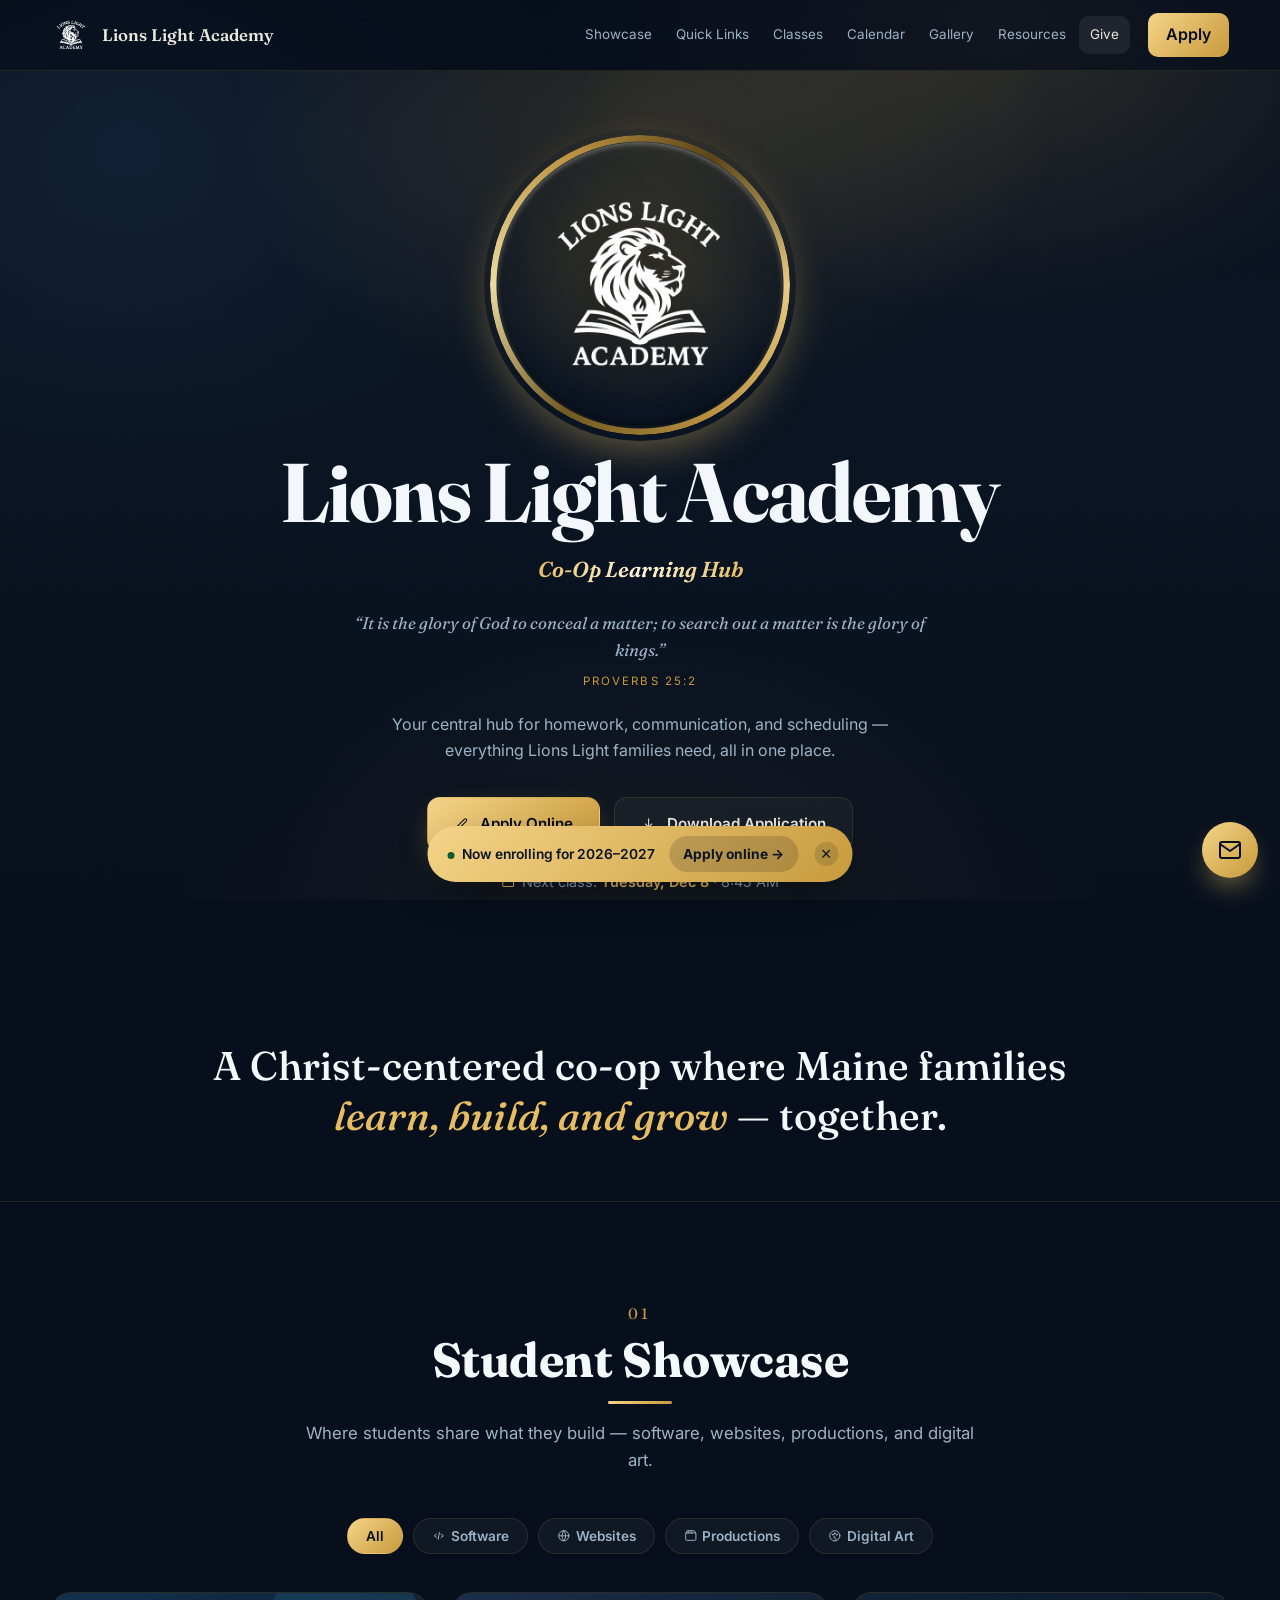
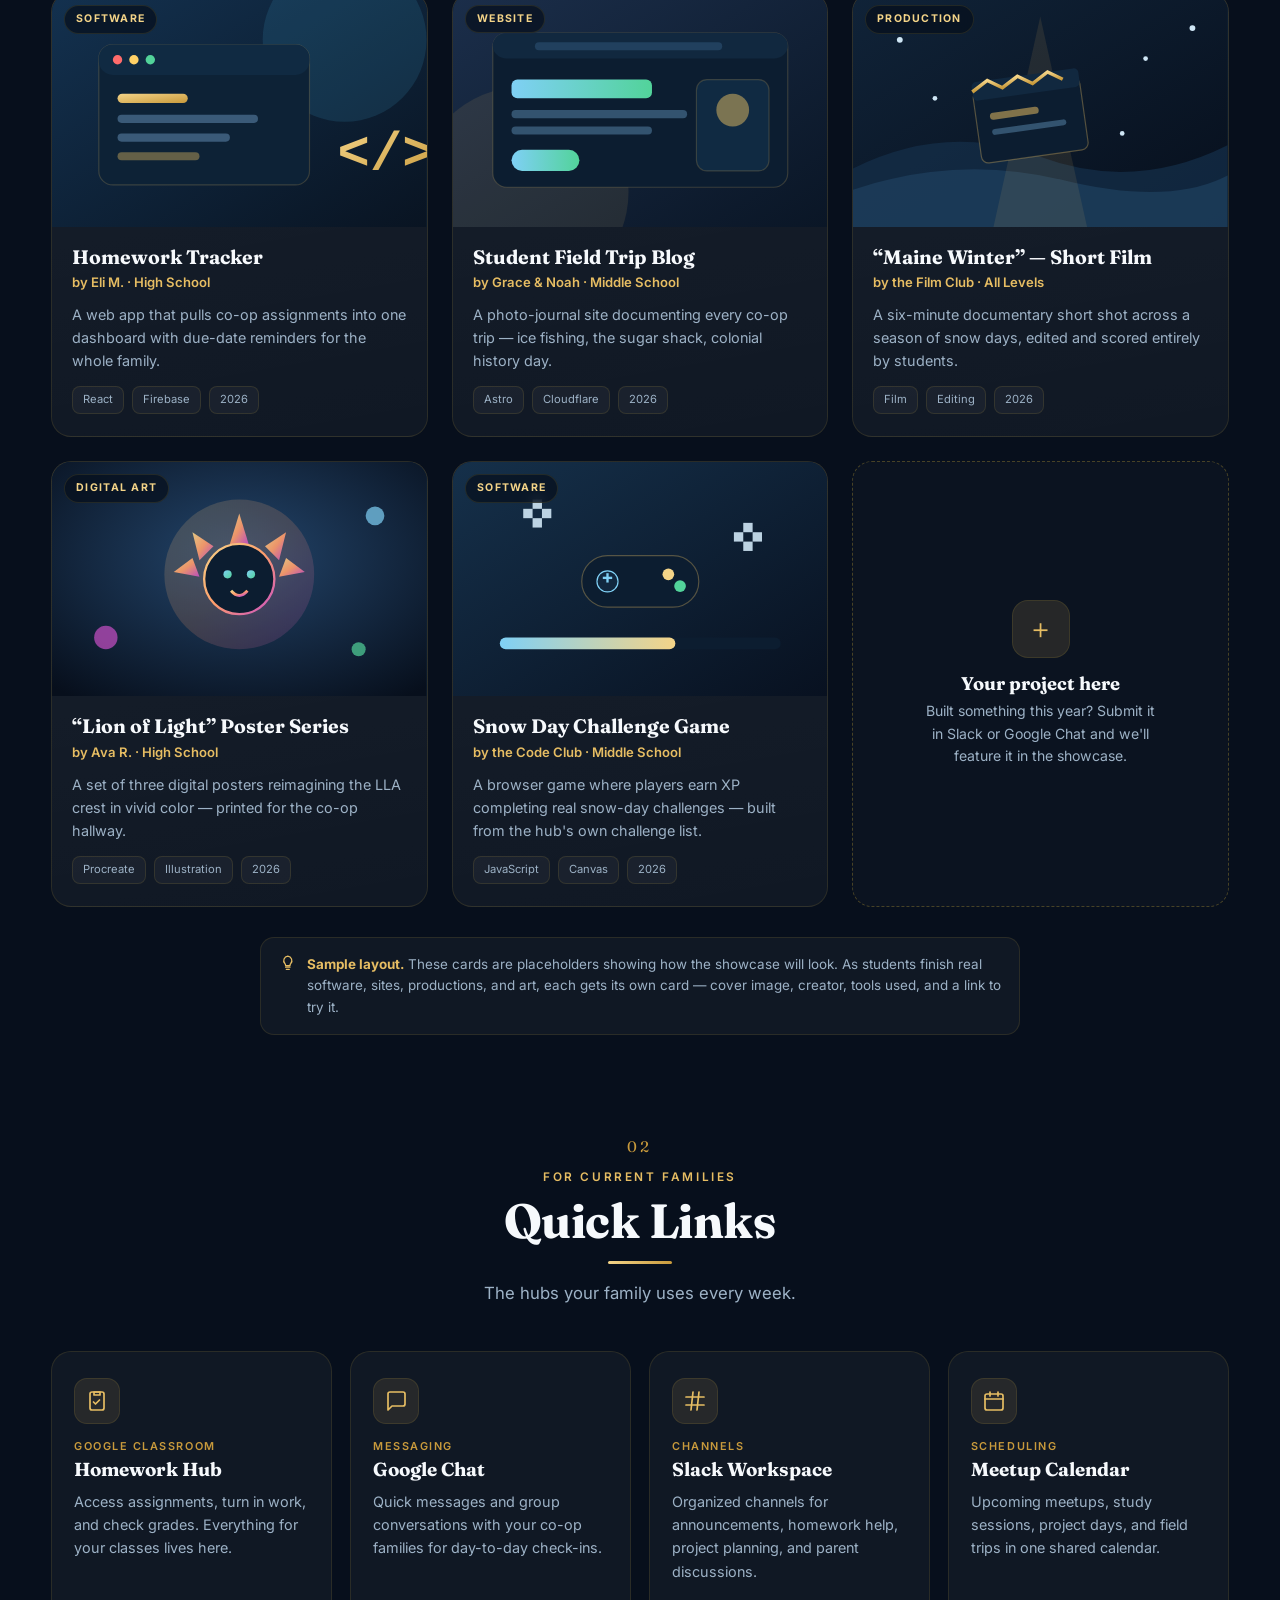
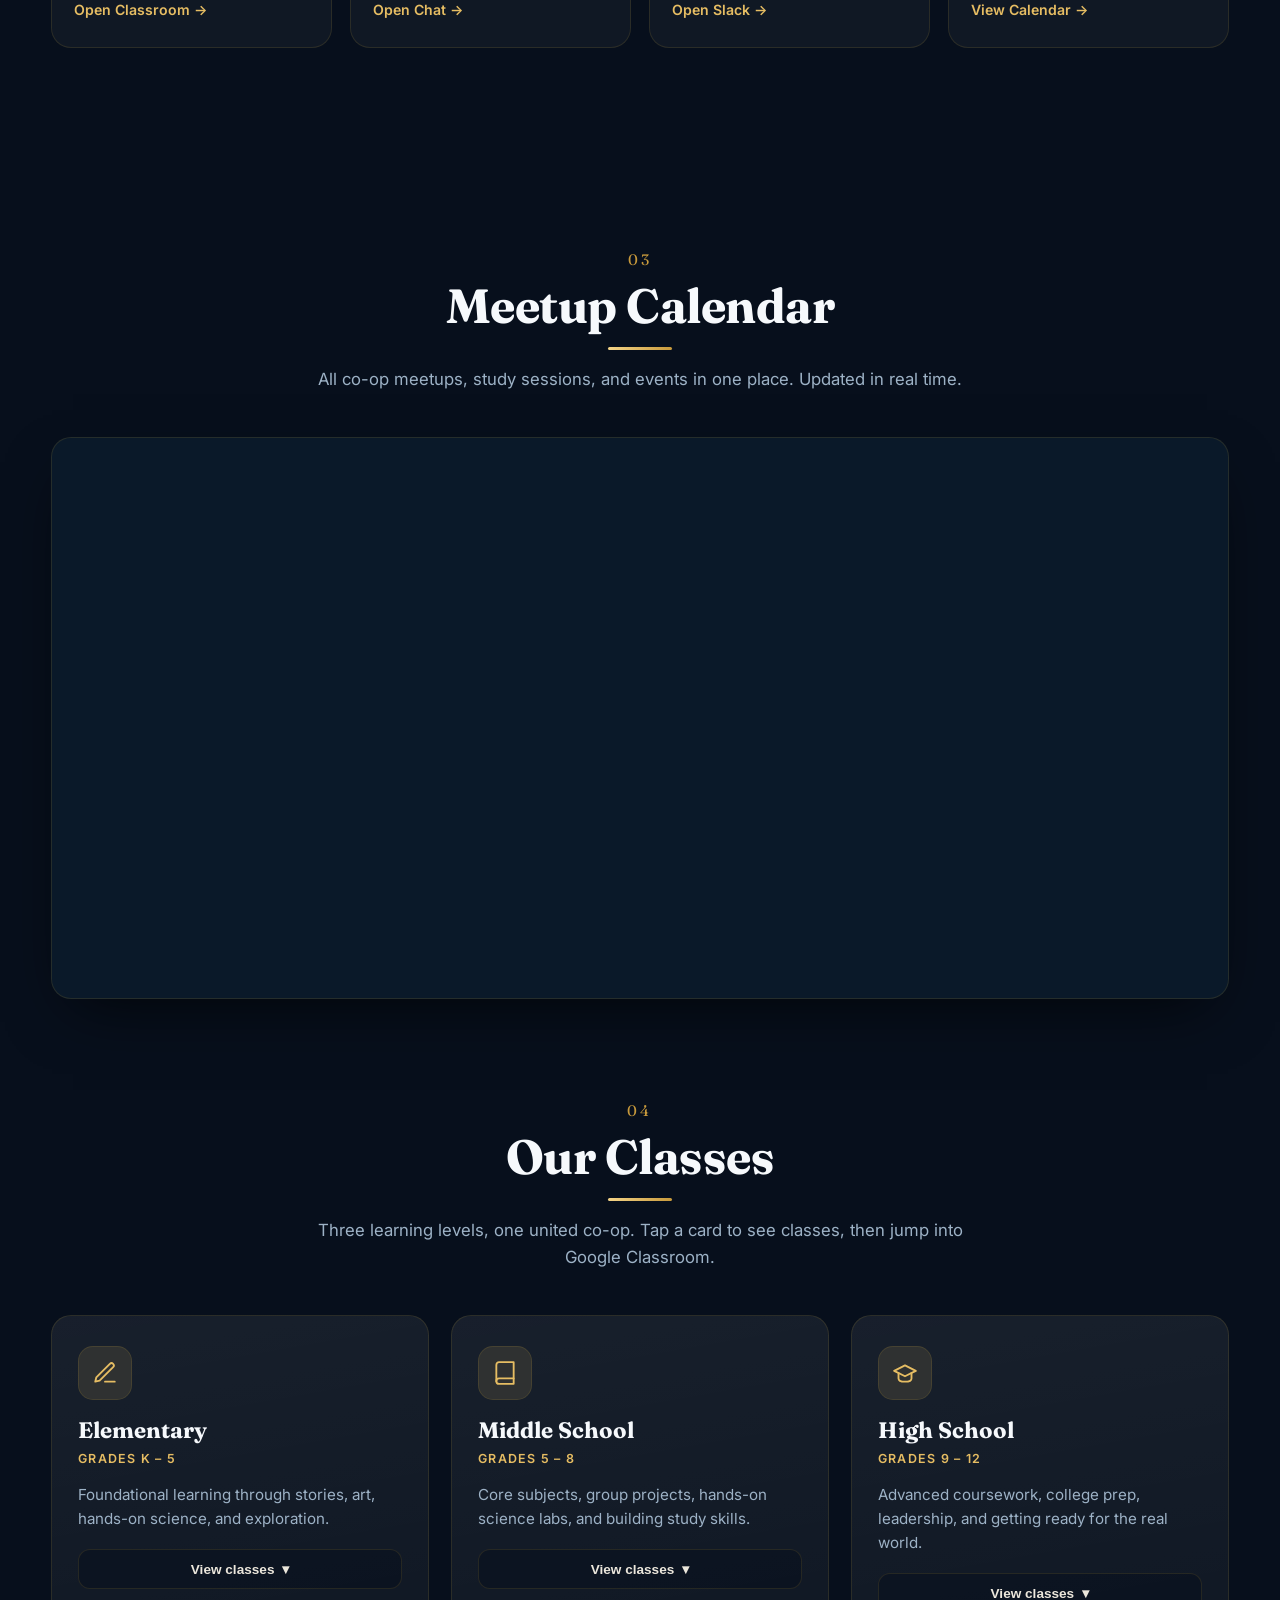
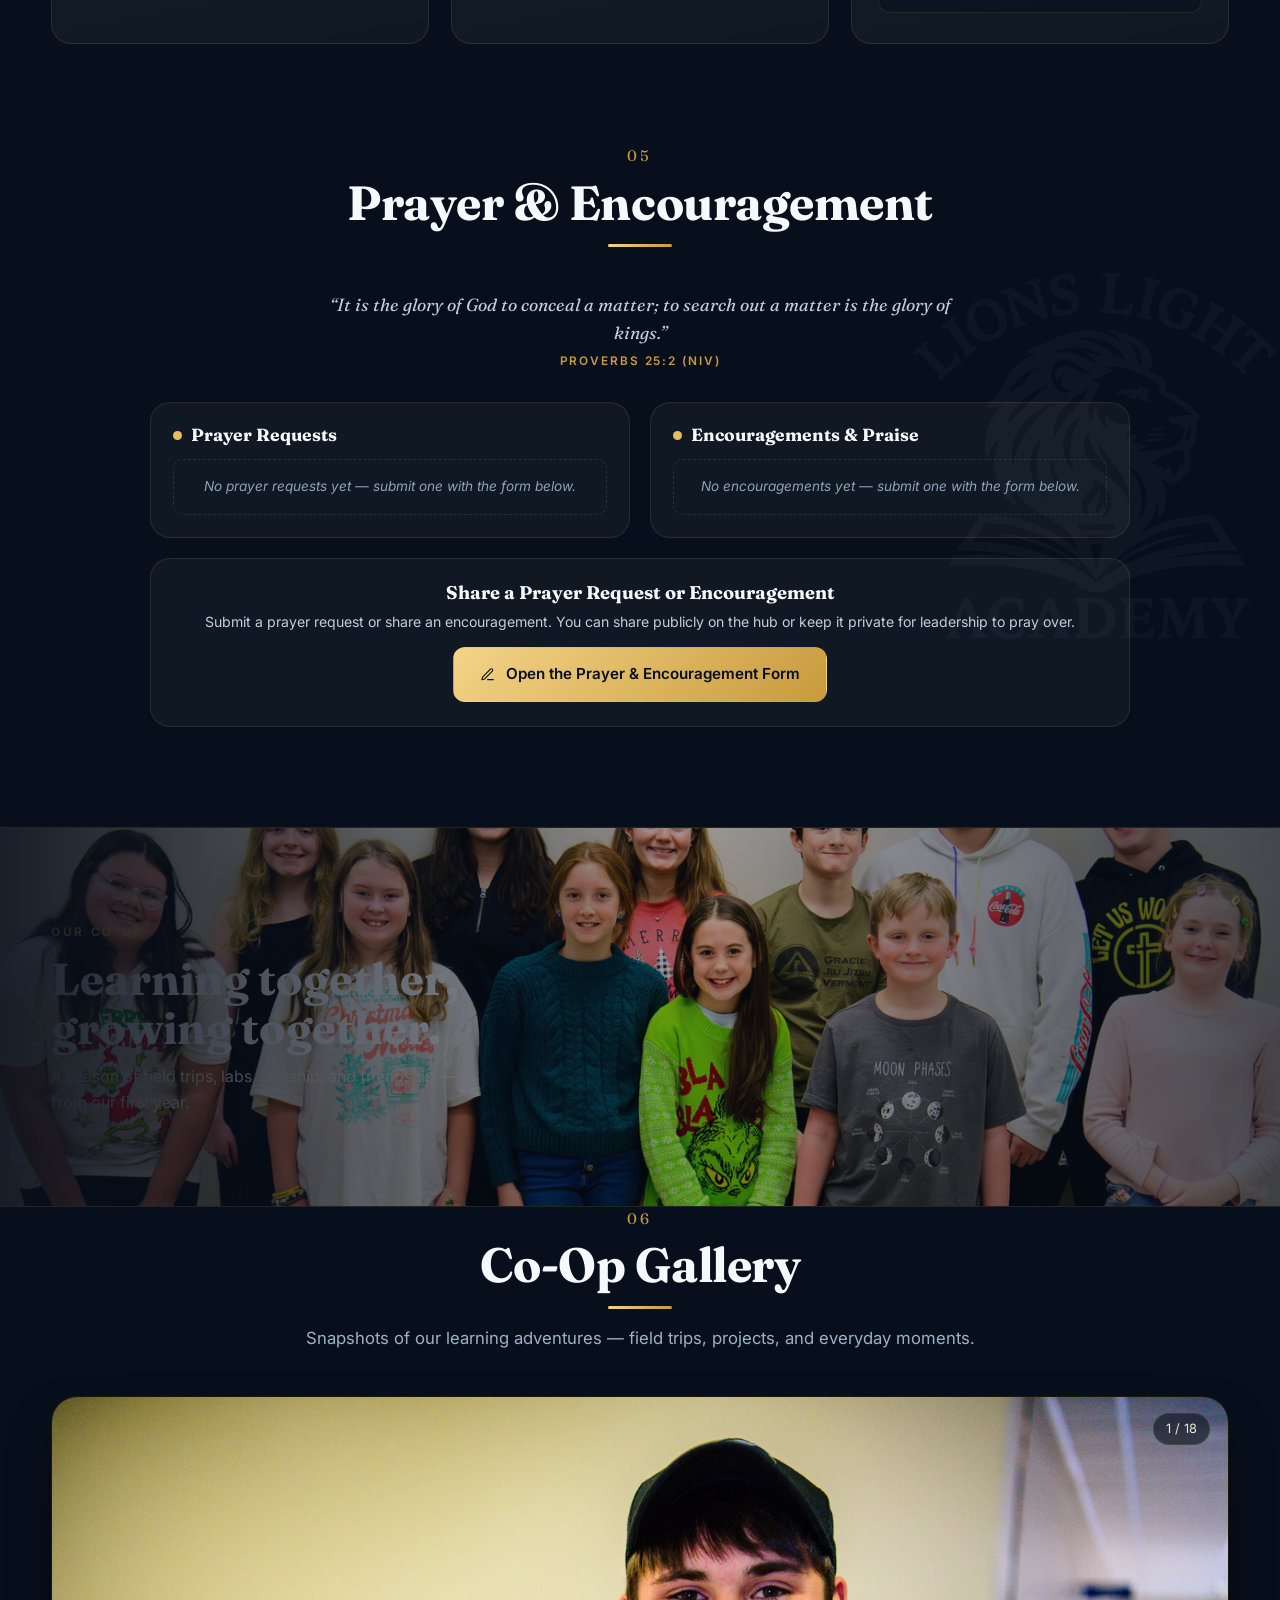
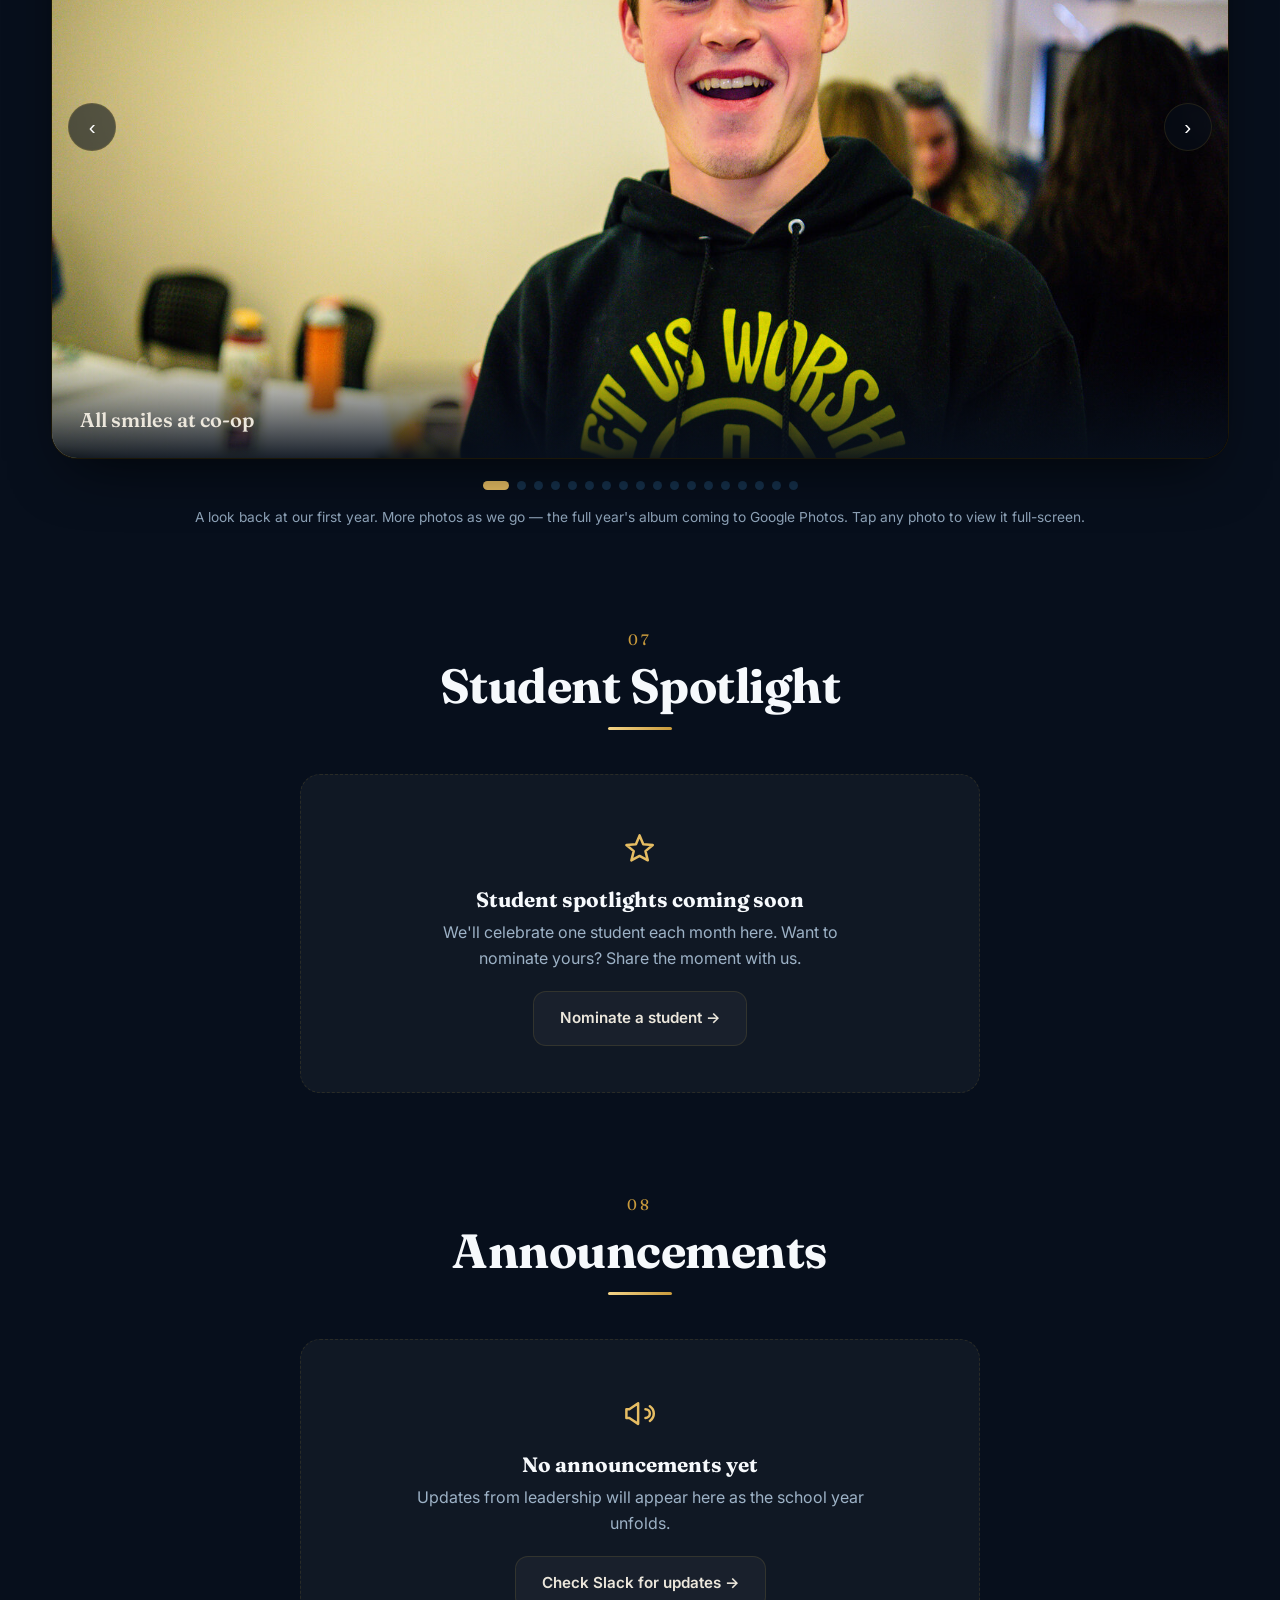
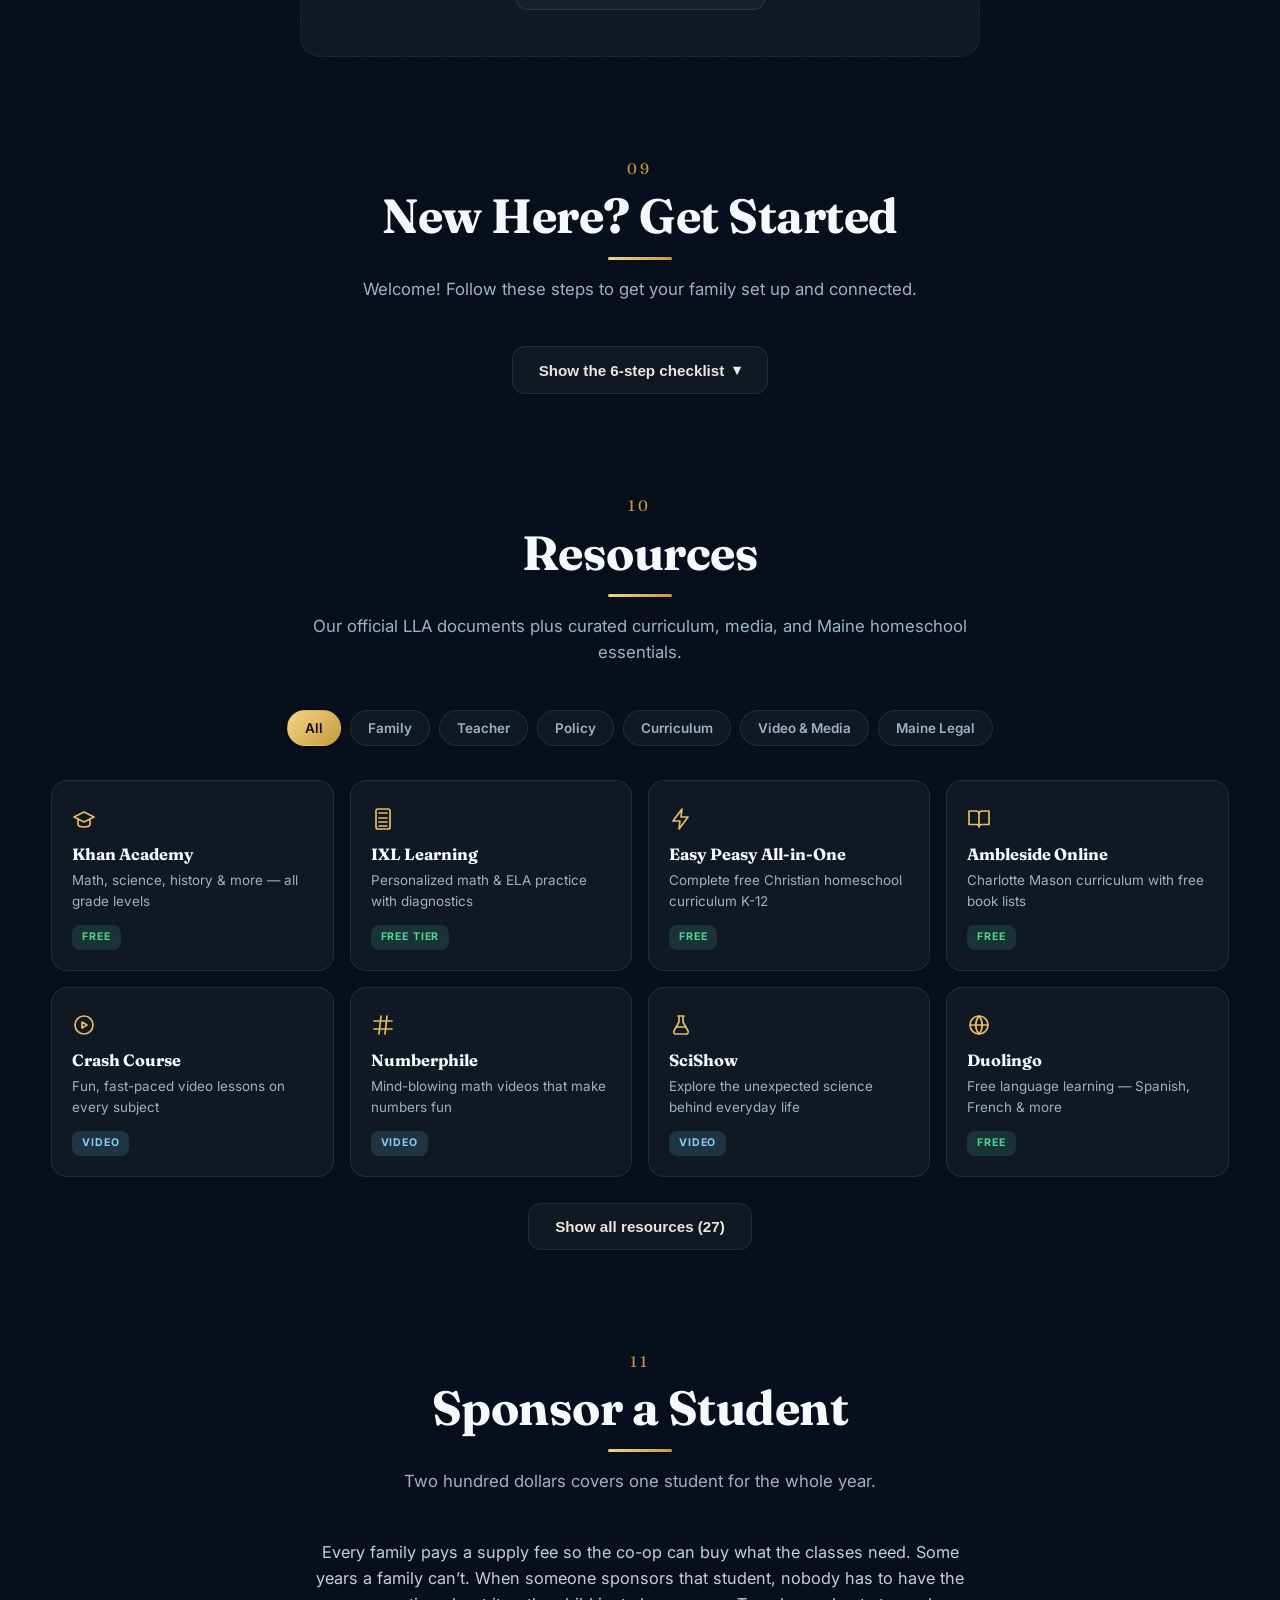
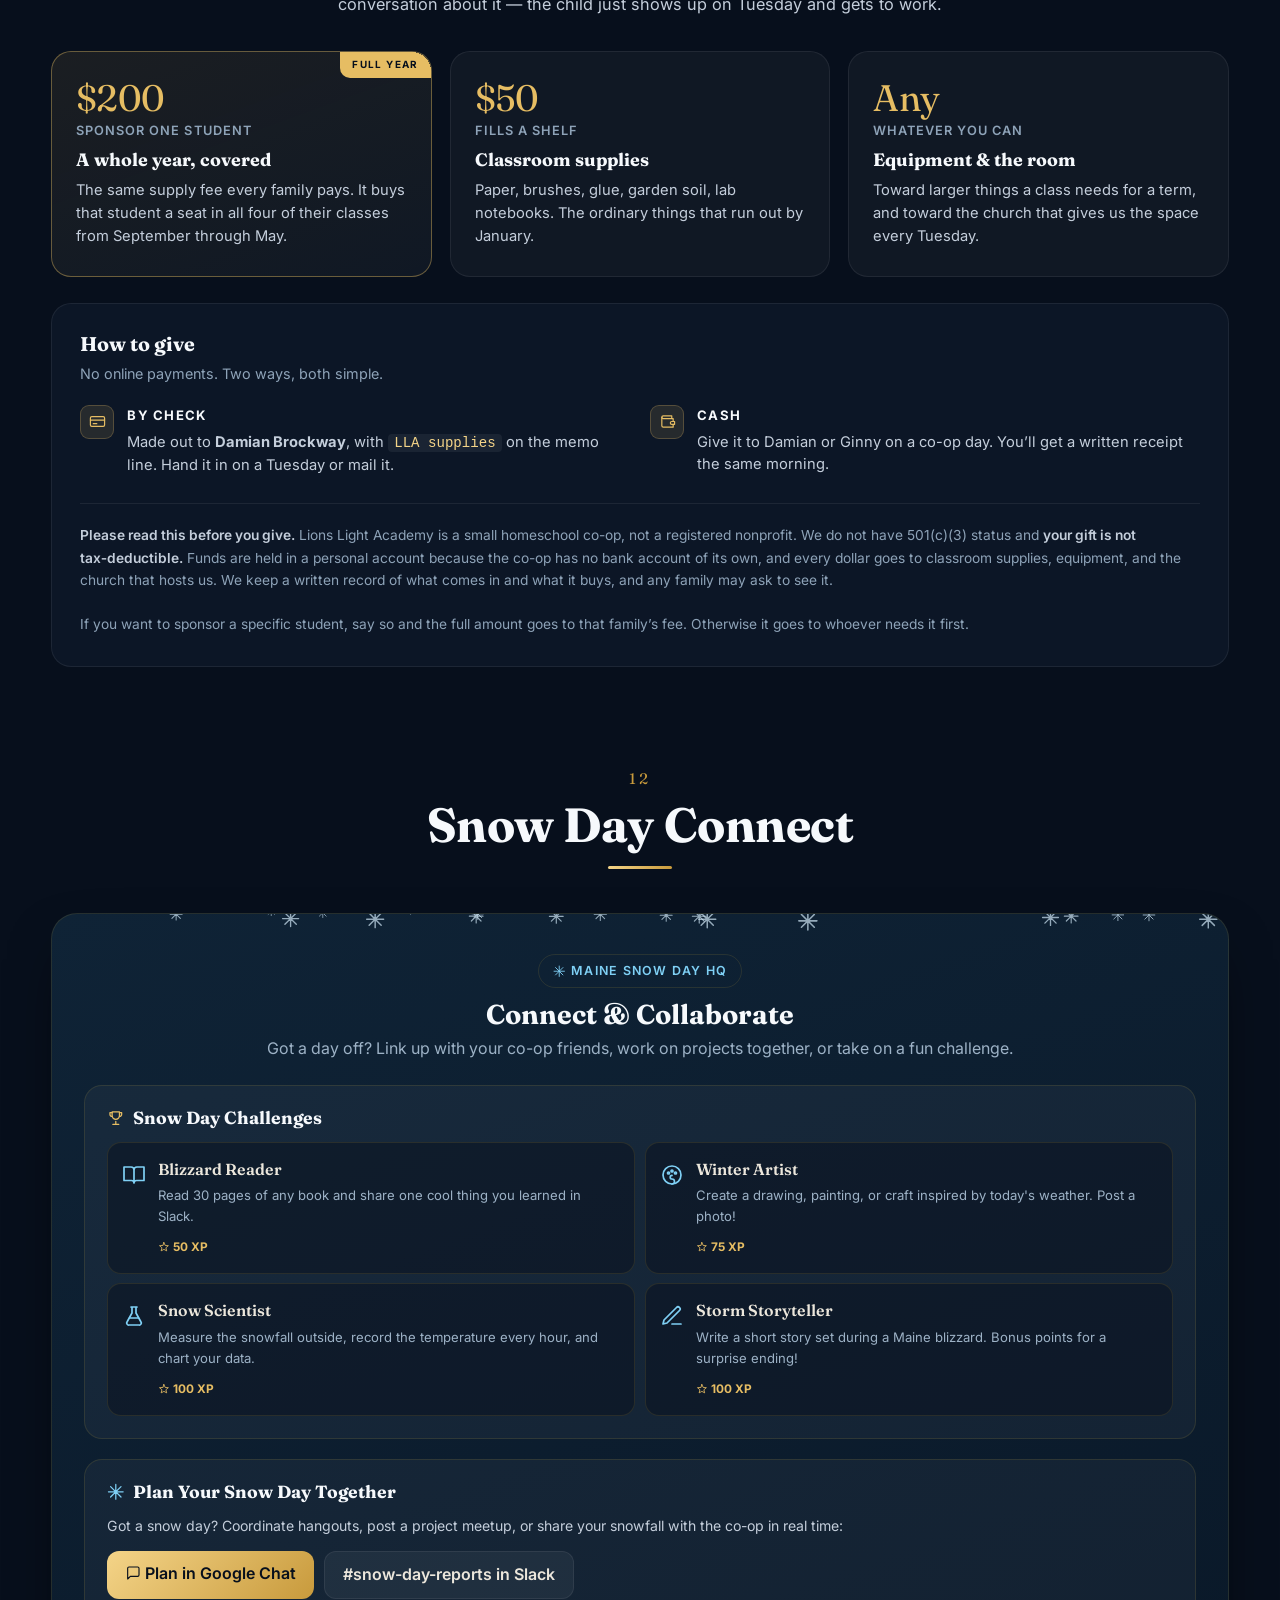
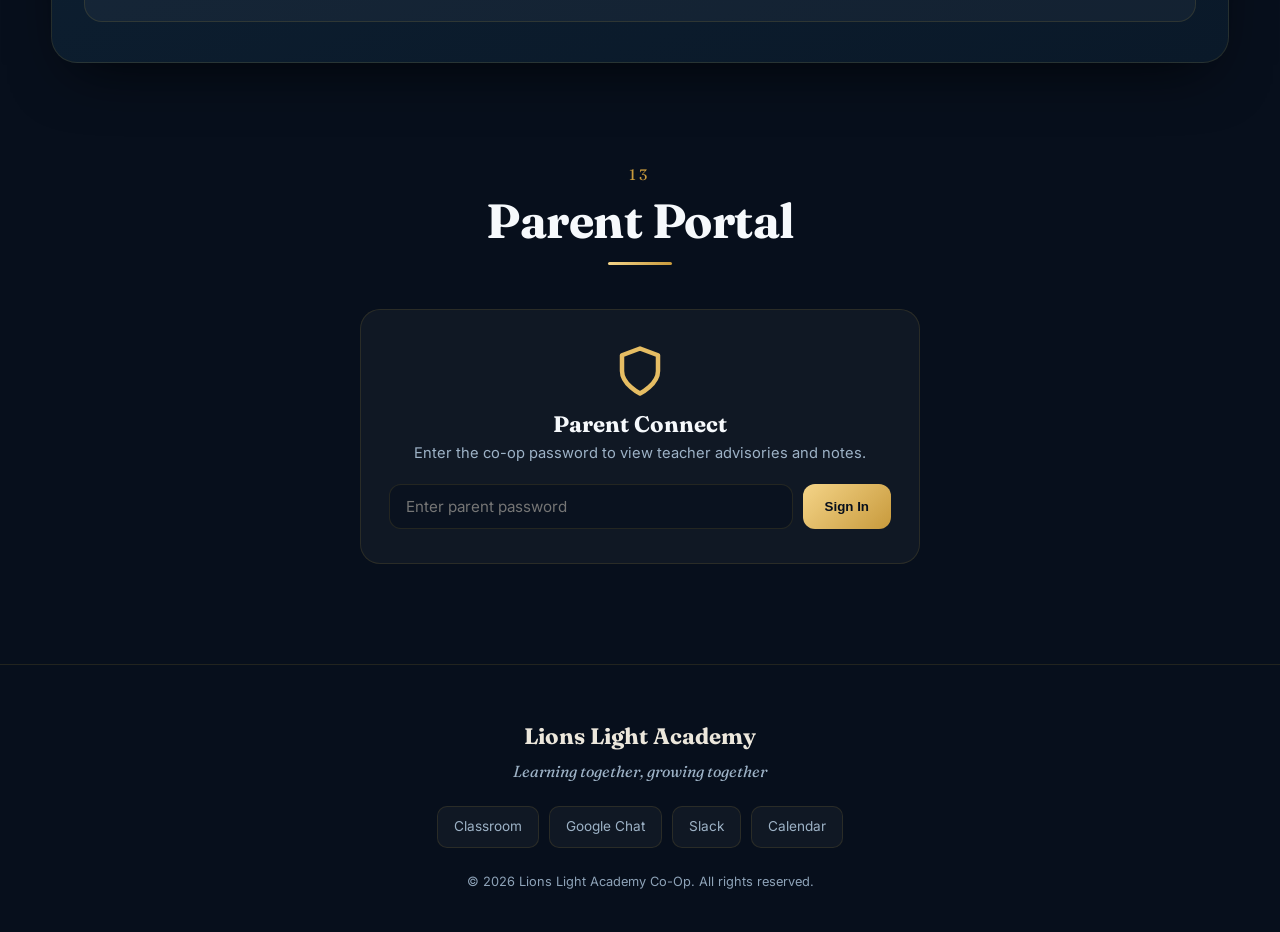
==== commit 48e0fcc9: "Add Sponsor a Student section; Classroom guide v1.2; banner end date" ====
--- a/index.html
+++ b/index.html
@@ -398,6 +398,36 @@
     .medallion{width:240px;height:240px}.medallion img{width:186px;height:186px}
     .snowday-panel [style*="grid-template-columns: 1fr 1fr"]{grid-template-columns:1fr!important}
   }
+  /* ── Give / sponsorship ── */
+  .give-lede{max-width:660px;margin:0 auto 34px;text-align:center;color:var(--text-dim);font-size:1.02rem}
+  .give-grid{display:grid;grid-template-columns:repeat(auto-fit,minmax(250px,1fr));gap:18px;margin-bottom:26px}
+  .give-card{background:var(--card);border:1px solid var(--border);border-radius:var(--radius);
+    padding:28px 24px;display:flex;flex-direction:column;gap:10px;position:relative;overflow:hidden}
+  .give-card.feature{border-color:rgba(230,189,99,.4);background:linear-gradient(160deg,rgba(230,189,99,.09),var(--card))}
+  .give-card .amt{font-family:'Fraunces',serif;font-size:2.3rem;line-height:1;color:var(--gold);letter-spacing:-.02em}
+  .give-card .amt small{font-family:'Inter',sans-serif;font-size:.8rem;letter-spacing:.08em;
+    text-transform:uppercase;color:var(--text-muted);display:block;margin-top:8px;font-weight:600}
+  .give-card h4{font-size:1.12rem;margin-top:2px}
+  .give-card p{font-size:.92rem;color:var(--text-dim);line-height:1.55}
+  .give-card .tagline{position:absolute;top:0;right:0;font-size:.62rem;font-weight:700;letter-spacing:.14em;
+    text-transform:uppercase;color:var(--navy-900);background:var(--gold);padding:5px 12px;border-bottom-left-radius:10px}
+  .give-how{background:var(--s1);border:1px solid var(--border);border-radius:var(--radius);padding:30px 28px}
+  .give-how h3{font-size:1.24rem;margin-bottom:6px}
+  .give-how .sub{color:var(--text-muted);font-size:.9rem;margin-bottom:20px}
+  .give-ways{display:grid;grid-template-columns:repeat(auto-fit,minmax(240px,1fr));gap:20px}
+  .give-way{display:flex;gap:13px;align-items:flex-start}
+  .give-way .ico{flex:none;width:34px;height:34px;border-radius:9px;display:grid;place-items:center;
+    background:rgba(230,189,99,.12);border:1px solid rgba(230,189,99,.25)}
+  .give-way .ico svg{width:17px;height:17px;stroke:var(--gold);fill:none;stroke-width:1.7;
+    stroke-linecap:round;stroke-linejoin:round}
+  .give-way h5{font-family:'Inter',sans-serif;font-size:.82rem;font-weight:700;letter-spacing:.1em;
+    text-transform:uppercase;color:var(--head);margin-bottom:5px}
+  .give-way p{font-size:.92rem;color:var(--text-dim);line-height:1.55}
+  .give-way code{font-family:ui-monospace,SFMono-Regular,Menlo,monospace;font-size:.88rem;
+    background:rgba(255,255,255,.06);border-radius:4px;padding:1px 6px;color:var(--gold-bright)}
+  .give-note{margin-top:26px;padding-top:20px;border-top:1px solid var(--border);
+    font-size:.86rem;color:var(--text-muted);line-height:1.62}
+  .give-note b{color:var(--text-dim);font-weight:600}
 </style>
 </head>
 <body>
@@ -417,6 +447,7 @@
       <a href="#calendar">Calendar</a>
       <a href="#gallery">Gallery</a>
       <a href="#resources">Resources</a>
+      <a href="#give">Give</a>
     </div>
     <a class="nav-cta" href="https://docs.google.com/forms/d/e/1FAIpQLSf8tSLMVJCyLb-U58QUE8x9Jo0seVkHBQ_jIaYJ2f_HgATiMQ/viewform" target="_blank" rel="noopener">Apply</a>
     <button class="nav-burger" id="navBurger" aria-label="Menu" aria-expanded="false"><span></span><span></span><span></span></button>
@@ -429,6 +460,7 @@
     <a href="#prayer">Prayer</a>
     <a href="#gallery">Gallery</a>
     <a href="#resources">Resources</a>
+    <a href="#give">Give</a>
     <a href="#parent-portal">Parent Portal</a>
   </div>
 </nav>
@@ -710,10 +742,66 @@
   </div>
 </section>
 
+<!-- GIVE -->
+<section class="section reveal tight" id="give">
+  <div class="wrap">
+    <div class="section-header" data-num="11"><h2>Sponsor a Student</h2><div class="section-line"></div>
+      <p class="section-sub">Two hundred dollars covers one student for the whole year.</p></div>
+
+    <p class="give-lede">Every family pays a supply fee so the co-op can buy what the classes need. Some years a family can&rsquo;t. When someone sponsors that student, nobody has to have the conversation about it &mdash; the child just shows up on Tuesday and gets to work.</p>
+
+    <div class="give-grid">
+      <div class="give-card feature">
+        <span class="tagline">Full year</span>
+        <div class="amt">$200<small>Sponsor one student</small></div>
+        <h4>A whole year, covered</h4>
+        <p>The same supply fee every family pays. It buys that student a seat in all four of their classes from September through May.</p>
+      </div>
+      <div class="give-card">
+        <div class="amt">$50<small>Fills a shelf</small></div>
+        <h4>Classroom supplies</h4>
+        <p>Paper, brushes, glue, garden soil, lab notebooks. The ordinary things that run out by January.</p>
+      </div>
+      <div class="give-card">
+        <div class="amt">Any<small>Whatever you can</small></div>
+        <h4>Equipment &amp; the room</h4>
+        <p>Toward larger things a class needs for a term, and toward the church that gives us the space every Tuesday.</p>
+      </div>
+    </div>
+
+    <div class="give-how">
+      <h3>How to give</h3>
+      <p class="sub">No online payments. Two ways, both simple.</p>
+      <div class="give-ways">
+        <div class="give-way">
+          <div class="ico"><svg viewBox="0 0 24 24"><rect x="2" y="5" width="20" height="14" rx="2"/><path d="M2 10h20M6 15h5"/></svg></div>
+          <div>
+            <h5>By check</h5>
+            <p>Made out to <b>Damian Brockway</b>, with <code>LLA supplies</code> on the memo line. Hand it in on a Tuesday or mail it.</p>
+          </div>
+        </div>
+        <div class="give-way">
+          <div class="ico"><svg viewBox="0 0 24 24"><path d="M20 12V8H6a2 2 0 0 1 0-4h12v4"/><path d="M4 6v12a2 2 0 0 0 2 2h14v-4"/><path d="M18 12a2 2 0 0 0 0 4h4v-4z"/></svg></div>
+          <div>
+            <h5>Cash</h5>
+            <p>Give it to Damian or Ginny on a co-op day. You&rsquo;ll get a written receipt the same morning.</p>
+          </div>
+        </div>
+      </div>
+
+      <p class="give-note">
+        <b>Please read this before you give.</b> Lions Light Academy is a small homeschool co-op, not a registered nonprofit. We do not have 501(c)(3) status and <b>your gift is not tax&#8209;deductible.</b> Funds are held in a personal account because the co-op has no bank account of its own, and every dollar goes to classroom supplies, equipment, and the church that hosts us. We keep a written record of what comes in and what it buys, and any family may ask to see it.
+        <br><br>
+        If you want to sponsor a specific student, say so and the full amount goes to that family&rsquo;s fee. Otherwise it goes to whoever needs it first.
+      </p>
+    </div>
+  </div>
+</section>
+
 <!-- SNOW DAY -->
 <section class="section reveal tight" id="snowday">
   <div class="wrap">
-    <div class="section-header" data-num="11"><h2>Snow Day Connect</h2><div class="section-line"></div></div>
+    <div class="section-header" data-num="12"><h2>Snow Day Connect</h2><div class="section-line"></div></div>
     <div class="snowday-section">
       <div class="snowflakes" id="snowflakes"></div>
       <div class="snowday-content">
@@ -747,7 +835,7 @@
 <!-- PARENT PORTAL -->
 <section class="section reveal tight" id="parent-portal">
   <div class="wrap">
-    <div class="section-header" data-num="12"><h2>Parent Portal</h2><div class="section-line"></div></div>
+    <div class="section-header" data-num="13"><h2>Parent Portal</h2><div class="section-line"></div></div>
     <div class="portal-section">
       <div class="portal-gate" id="portalGate">
         <div class="gate-icon"><svg viewBox="0 0 24 24" fill="none" stroke="currentColor" stroke-width="2" stroke-linecap="round" stroke-linejoin="round"><path d="M12 22s8-4 8-10V5l-8-3-8 3v7c0 6 8 10 8 10z"/></svg></div>
@@ -1003,32 +1091,51 @@
     });
   })();
 
-  /* ── Next class: co-op meets every Tuesday, 8:45 AM – 1:45 PM ──
-     FIRST_CLASS is the first co-op day of the term. Before it, the banner
-     shows that date rather than computing a Tuesday no class falls on.
-     Update it each year. ── */
+
+
+  /* ── Next class: co-op meets every Tuesday ──
+     FIRST_CLASS and LAST_CLASS bound the term. Before it starts the banner
+     shows the first day; after it ends the banner retires itself rather than
+     advertising a Tuesday with no class on it. Update BOTH each year. ── */
   (function(){
     var el = document.getElementById('nextClass');
     if(!el) return;
+    var line = el.closest ? el.closest('.next-class') : el.parentNode;
+    if(!line) line = el.parentNode;
+
     var FIRST_CLASS = new Date(2026, 8, 15);   /* Tue 15 Sep 2026 (month is 0-based) */
+    var LAST_CLASS  = new Date(2027, 4, 11);   /* Tue 11 May 2027 */
     var TUE = 2;
     var fmt = function(x){ return x.toLocaleDateString('en-US',
                 {weekday:'long', month:'short', day:'numeric'}); };
 
+    /* replace the whole line but keep its icon */
+    var say = function(text){
+      var svg = line.querySelector('svg');
+      line.textContent = '';
+      if(svg) line.appendChild(svg);
+      line.appendChild(document.createTextNode(' ' + text));
+    };
+
     var now = new Date();
     var d = new Date(now.getFullYear(), now.getMonth(), now.getDate());
 
+    /* term is over */
+    if(d > LAST_CLASS){ say('Co-op is out for the summer. See you next fall.'); return; }
+
     /* term hasn't started — the first class is the answer */
     if(d < FIRST_CLASS){ el.textContent = fmt(FIRST_CLASS); return; }
 
     var endOfDay = new Date(d); endOfDay.setHours(13,45,0,0);
-    if(now.getDay() === TUE && now < endOfDay){
-      el.textContent = 'Today';
-      return;
-    }
+    if(now.getDay() === TUE && now < endOfDay){ el.textContent = 'Today'; return; }
+
     var ahead = (TUE - d.getDay() + 7) % 7;
     if(ahead === 0) ahead = 7;               /* Tuesday, but the day is over */
     d.setDate(d.getDate() + ahead);
+
+    /* the next Tuesday falls past the end of the term */
+    if(d > LAST_CLASS){ say('Co-op is out for the summer. See you next fall.'); return; }
+
     el.textContent = fmt(d);
   })();
 </script>
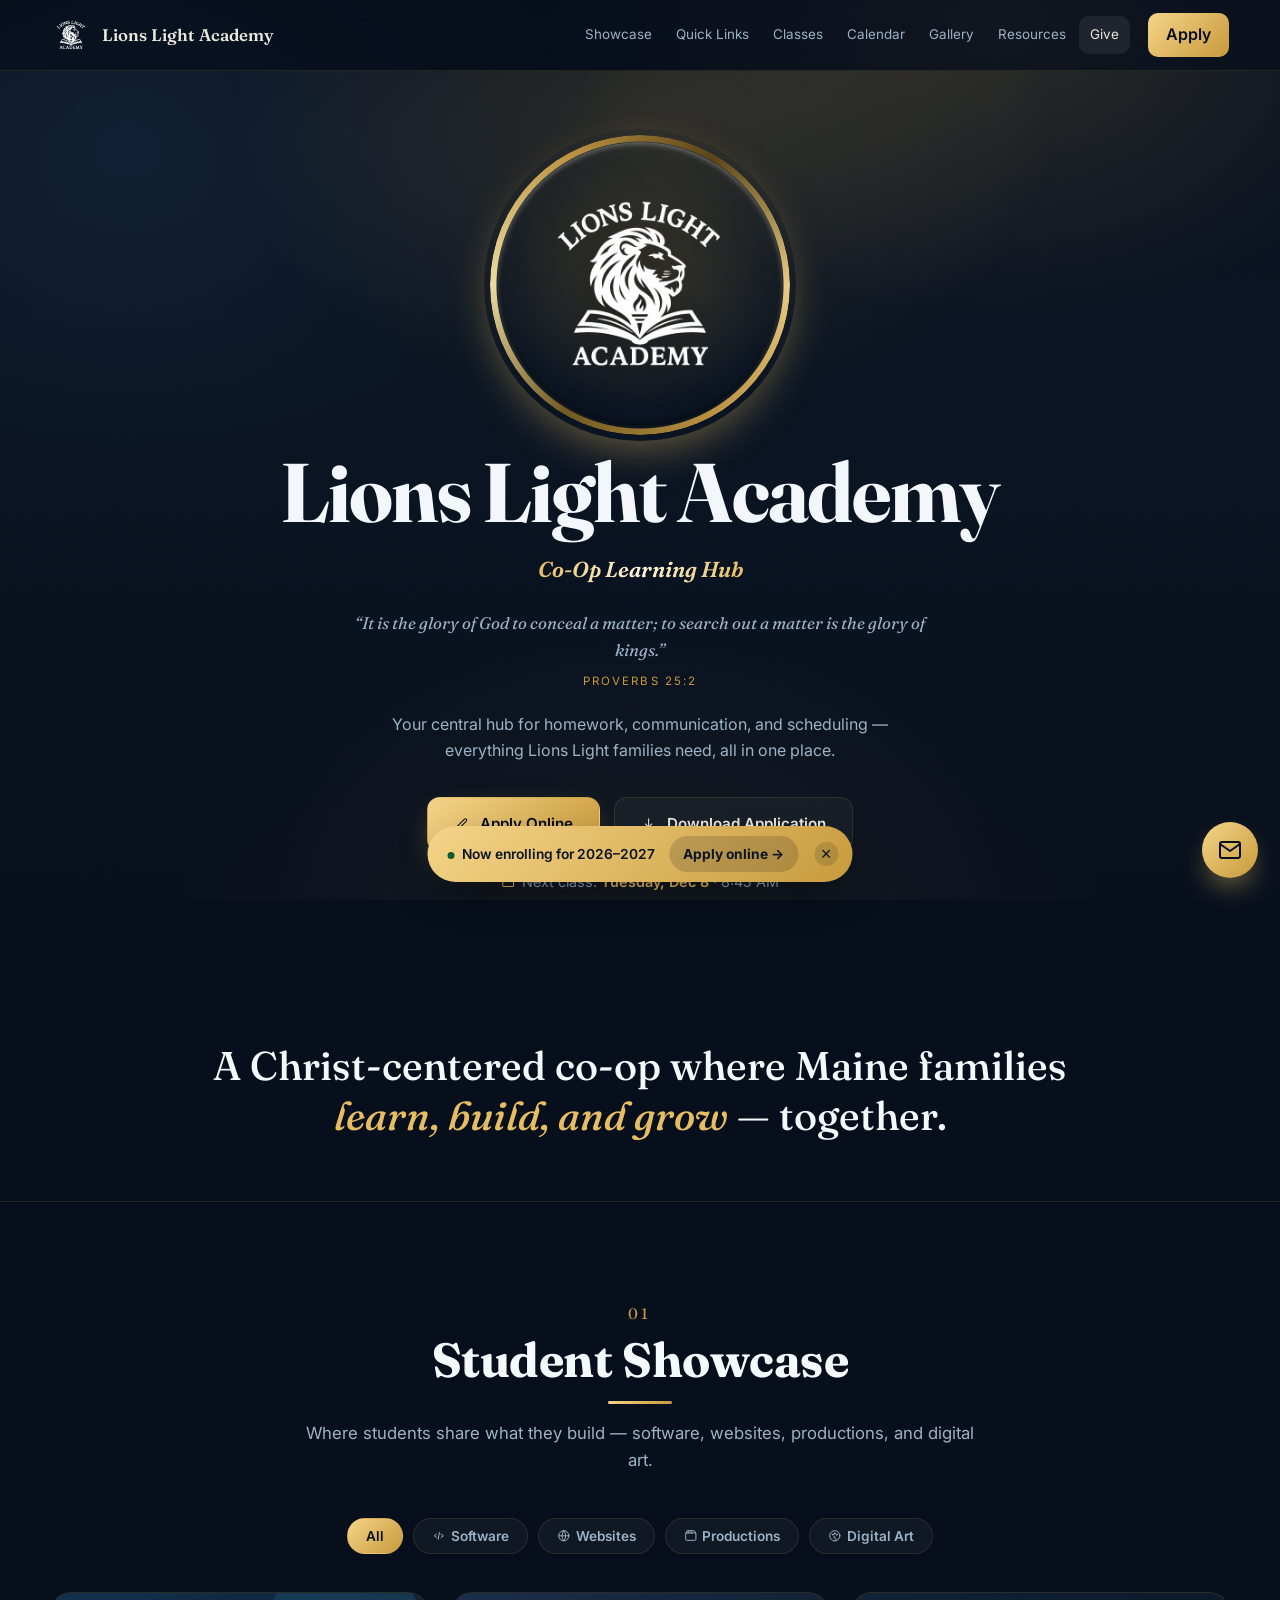
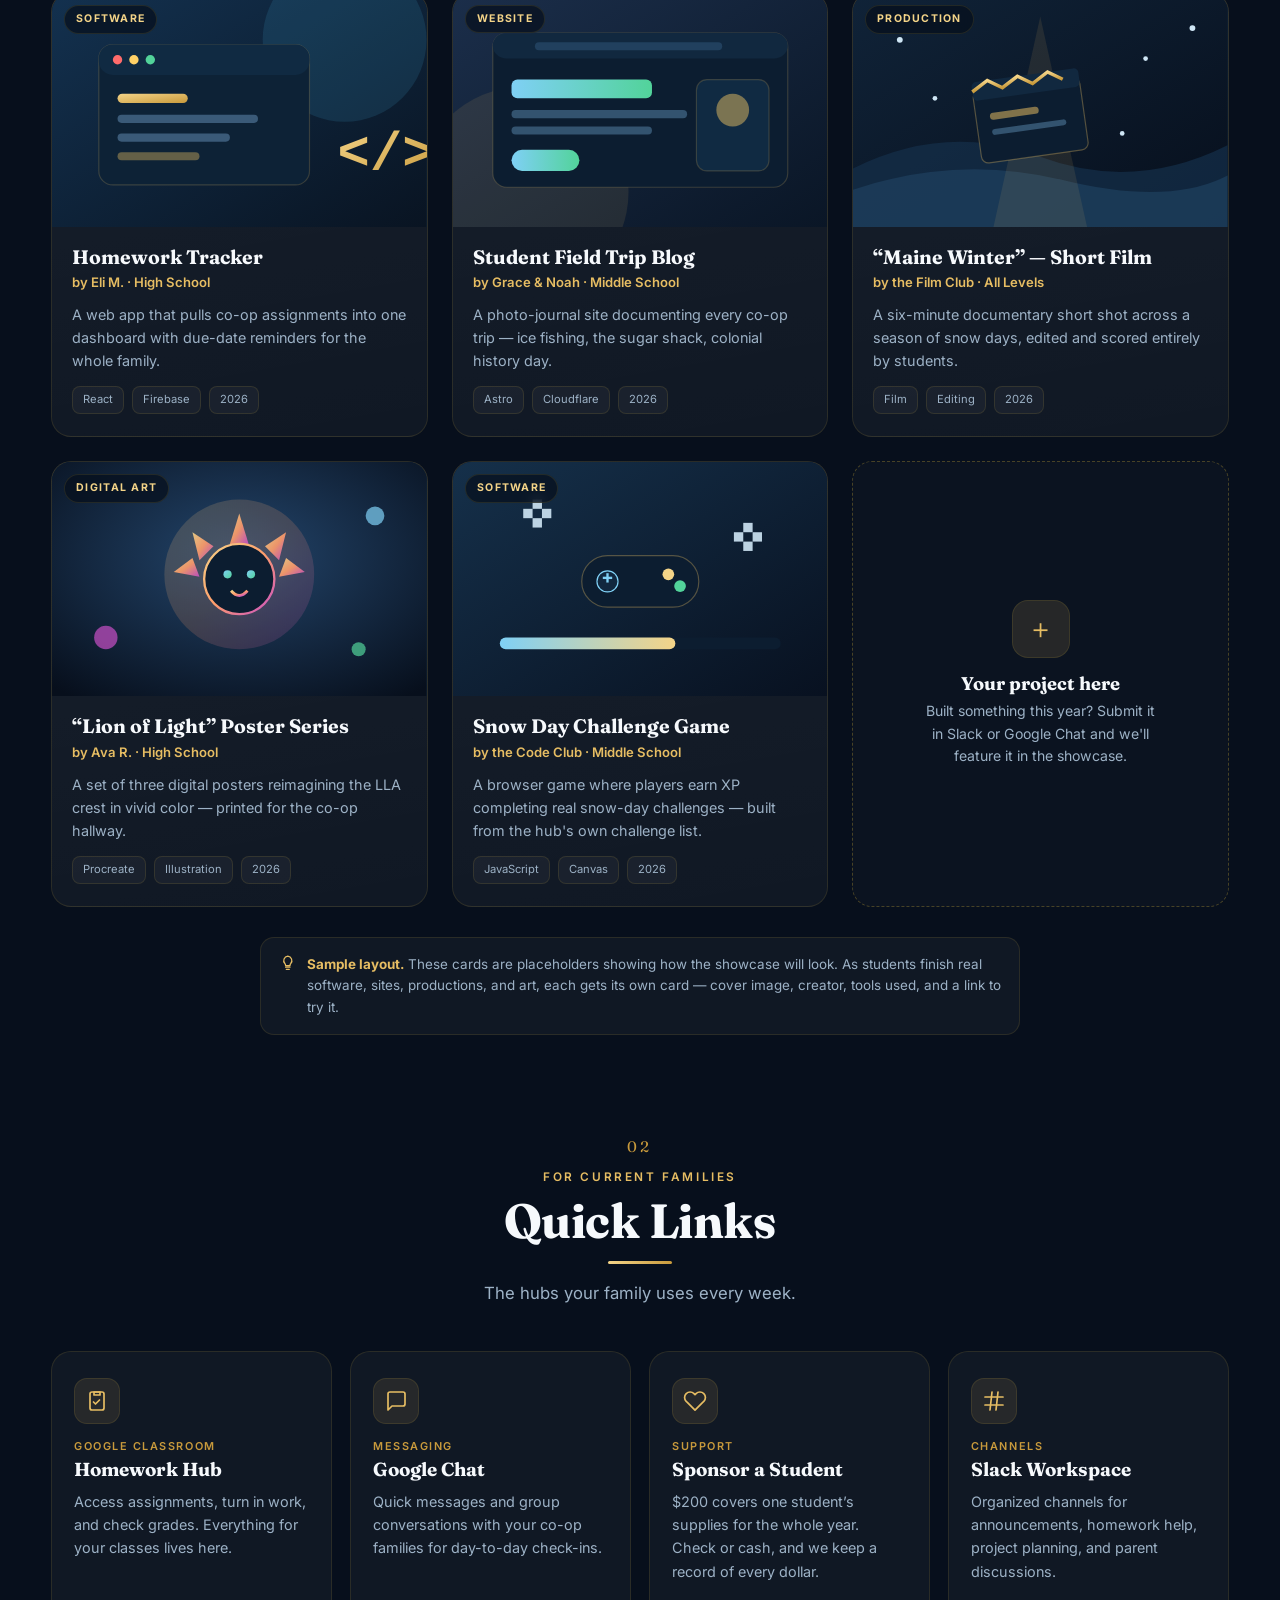
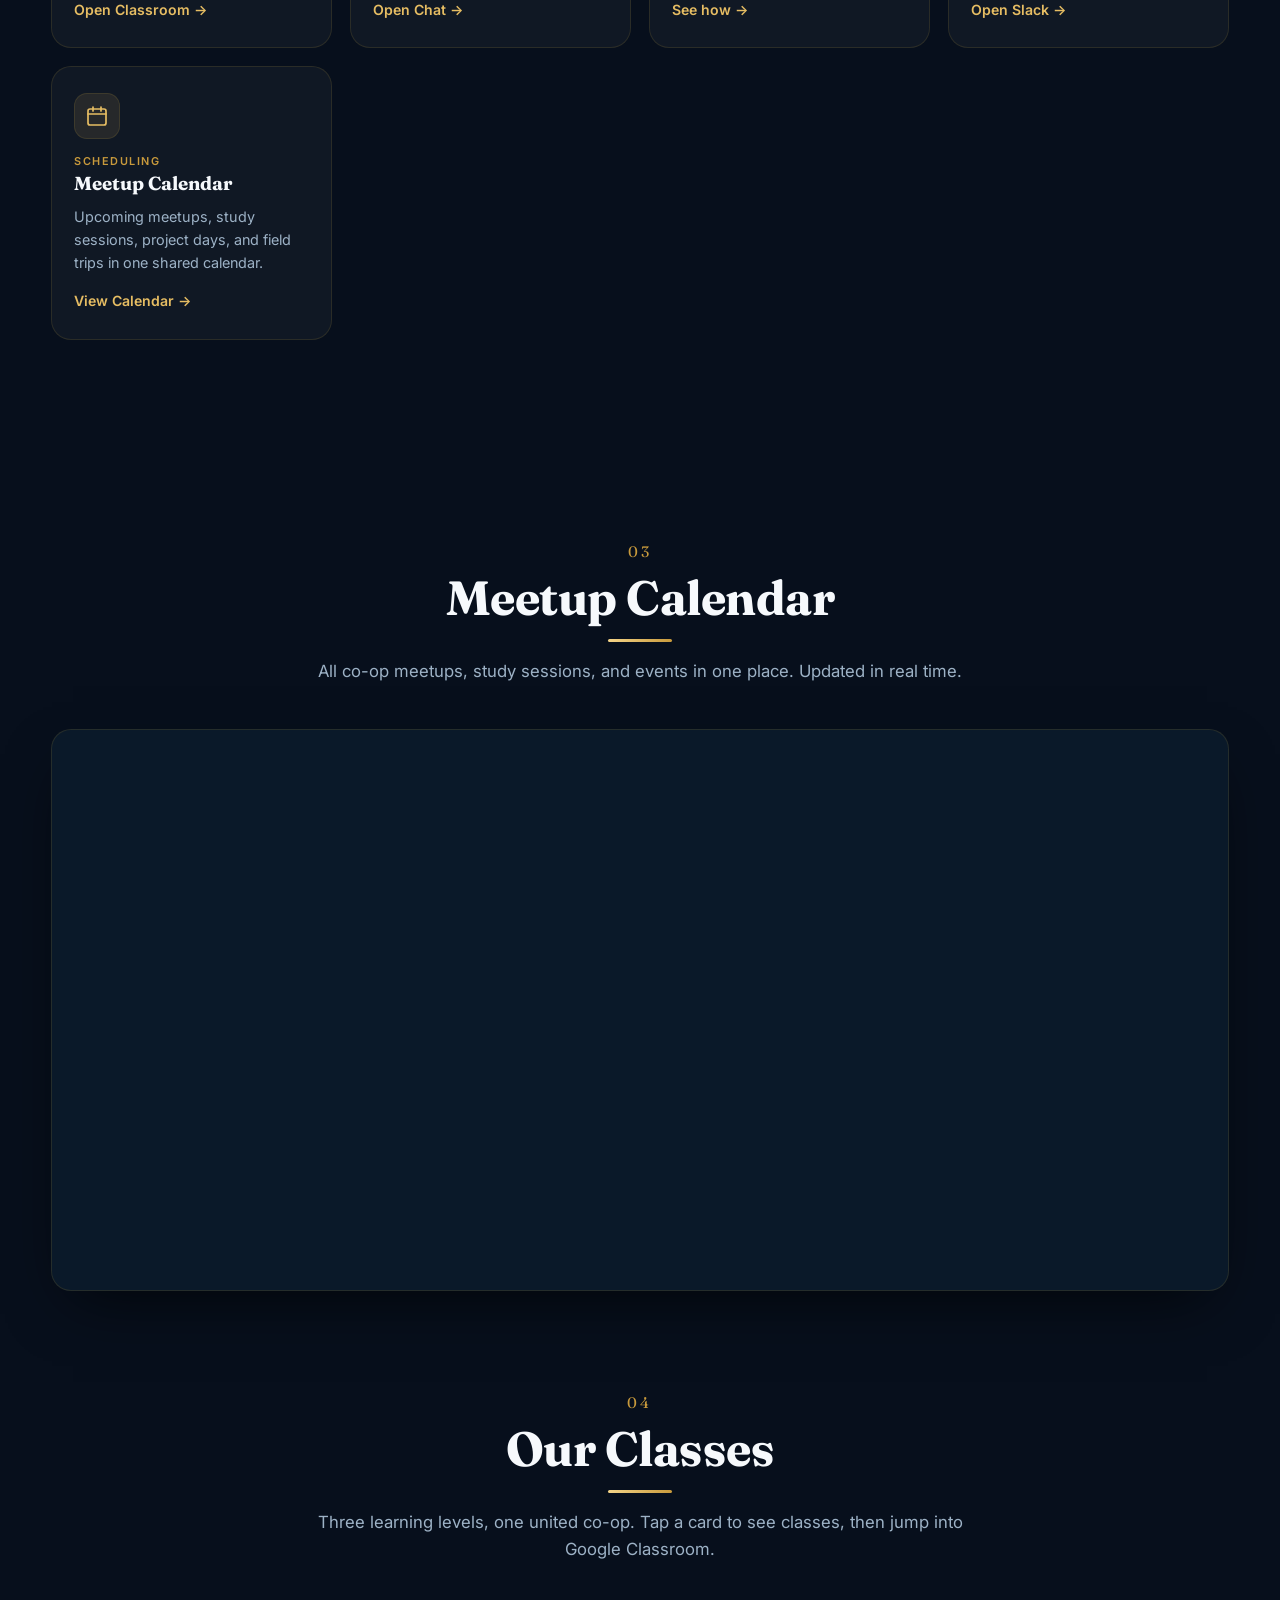
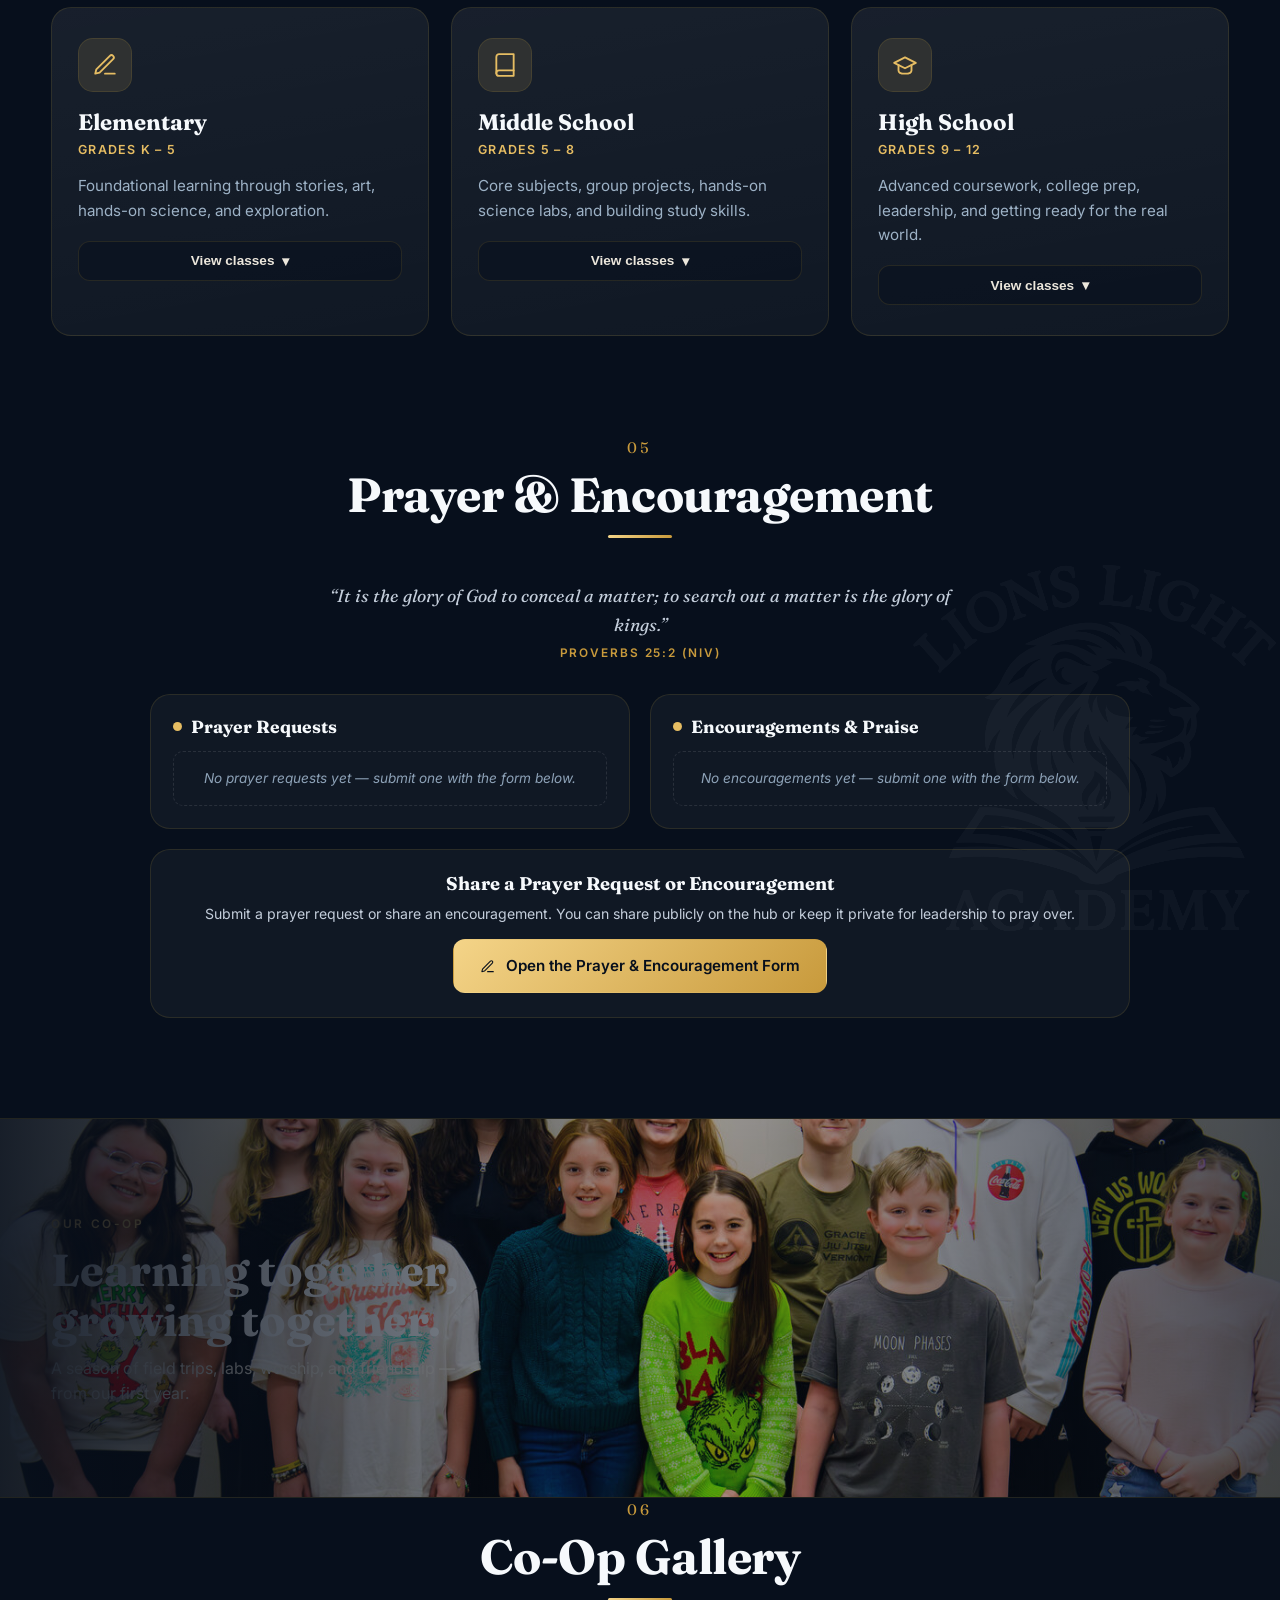
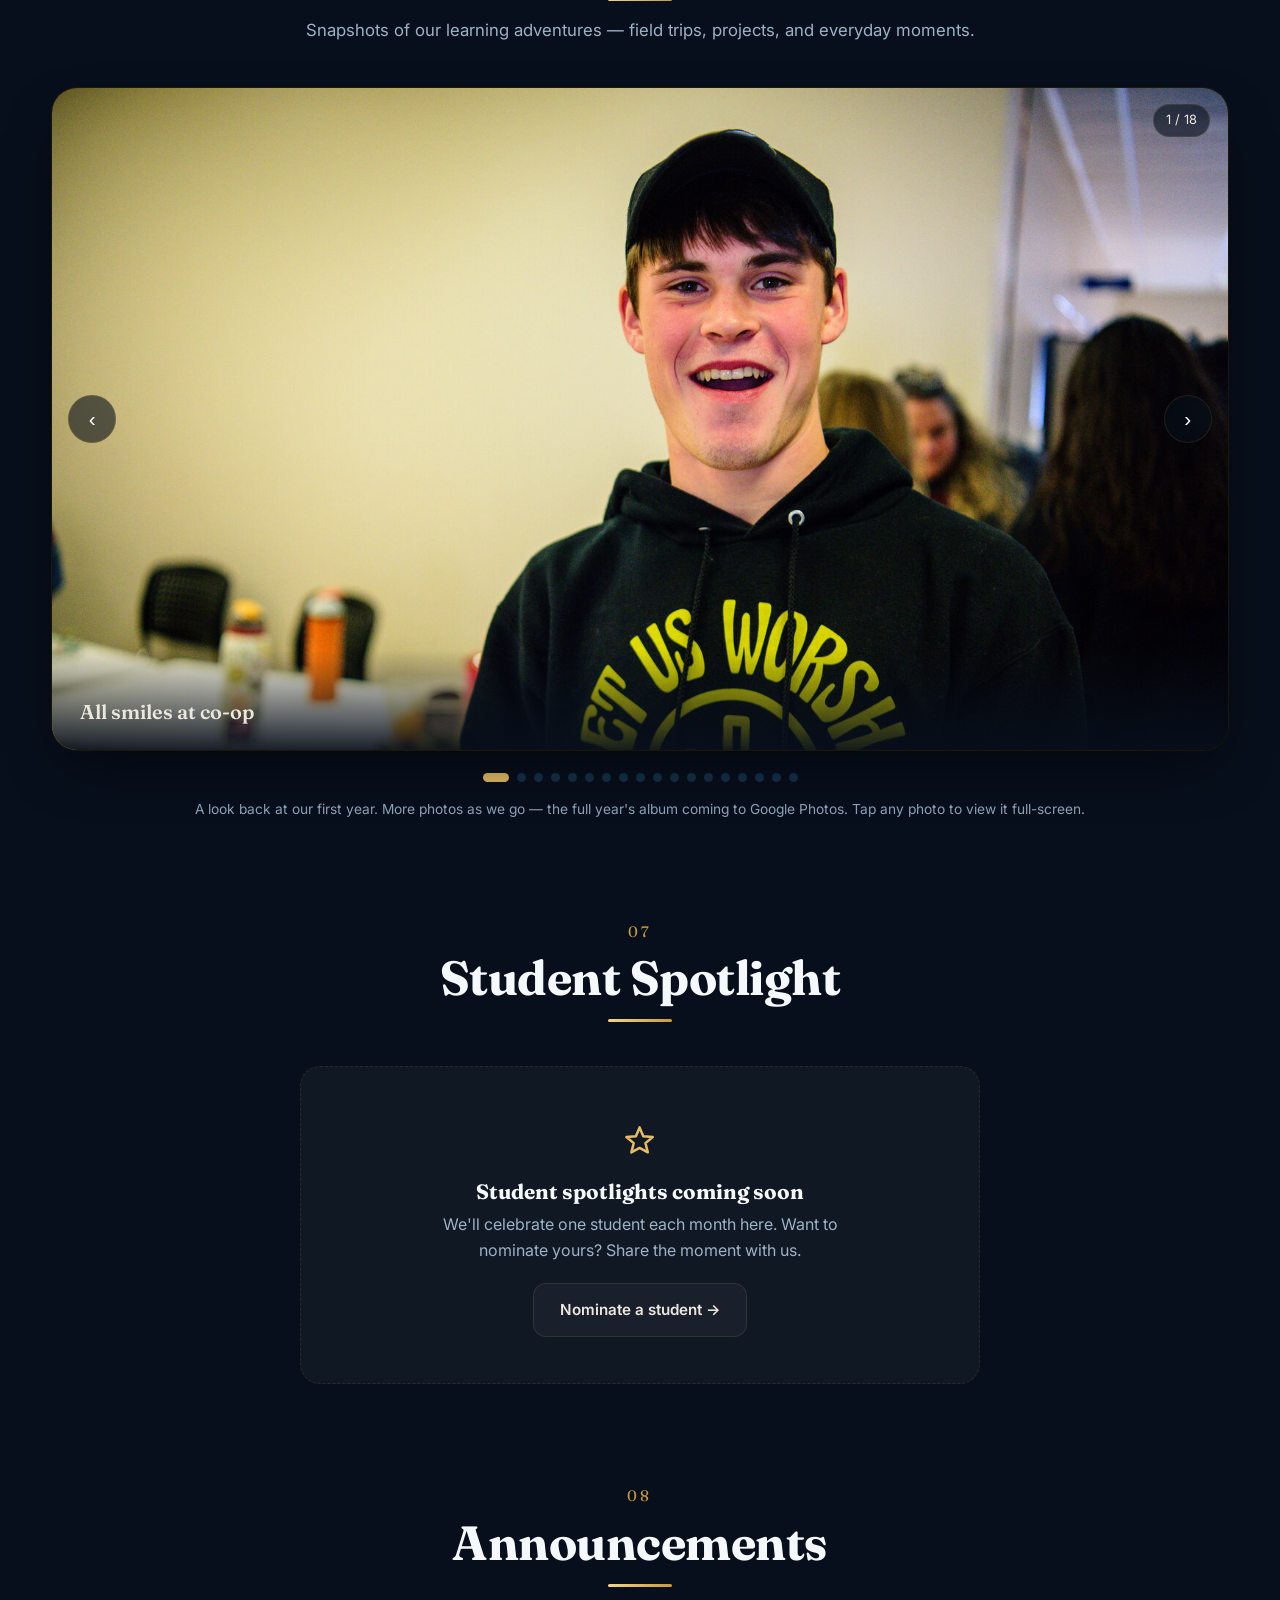
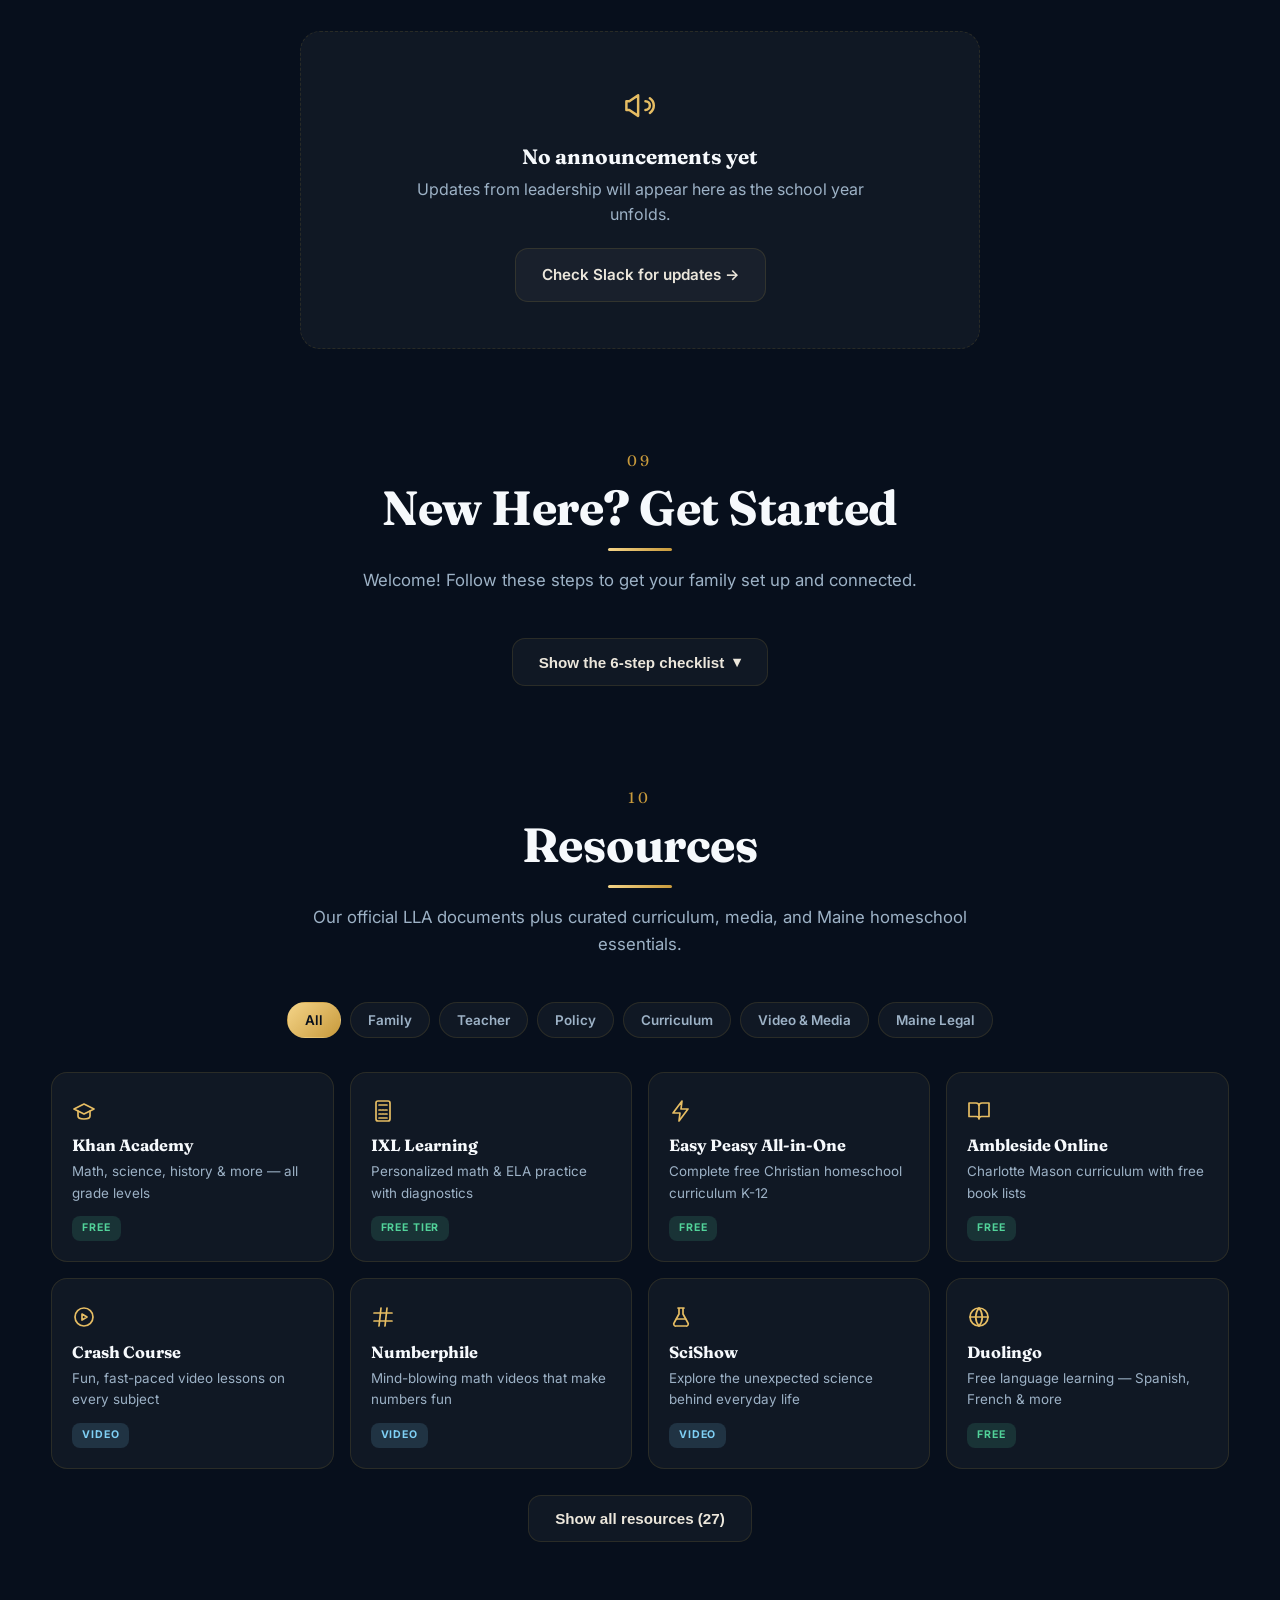
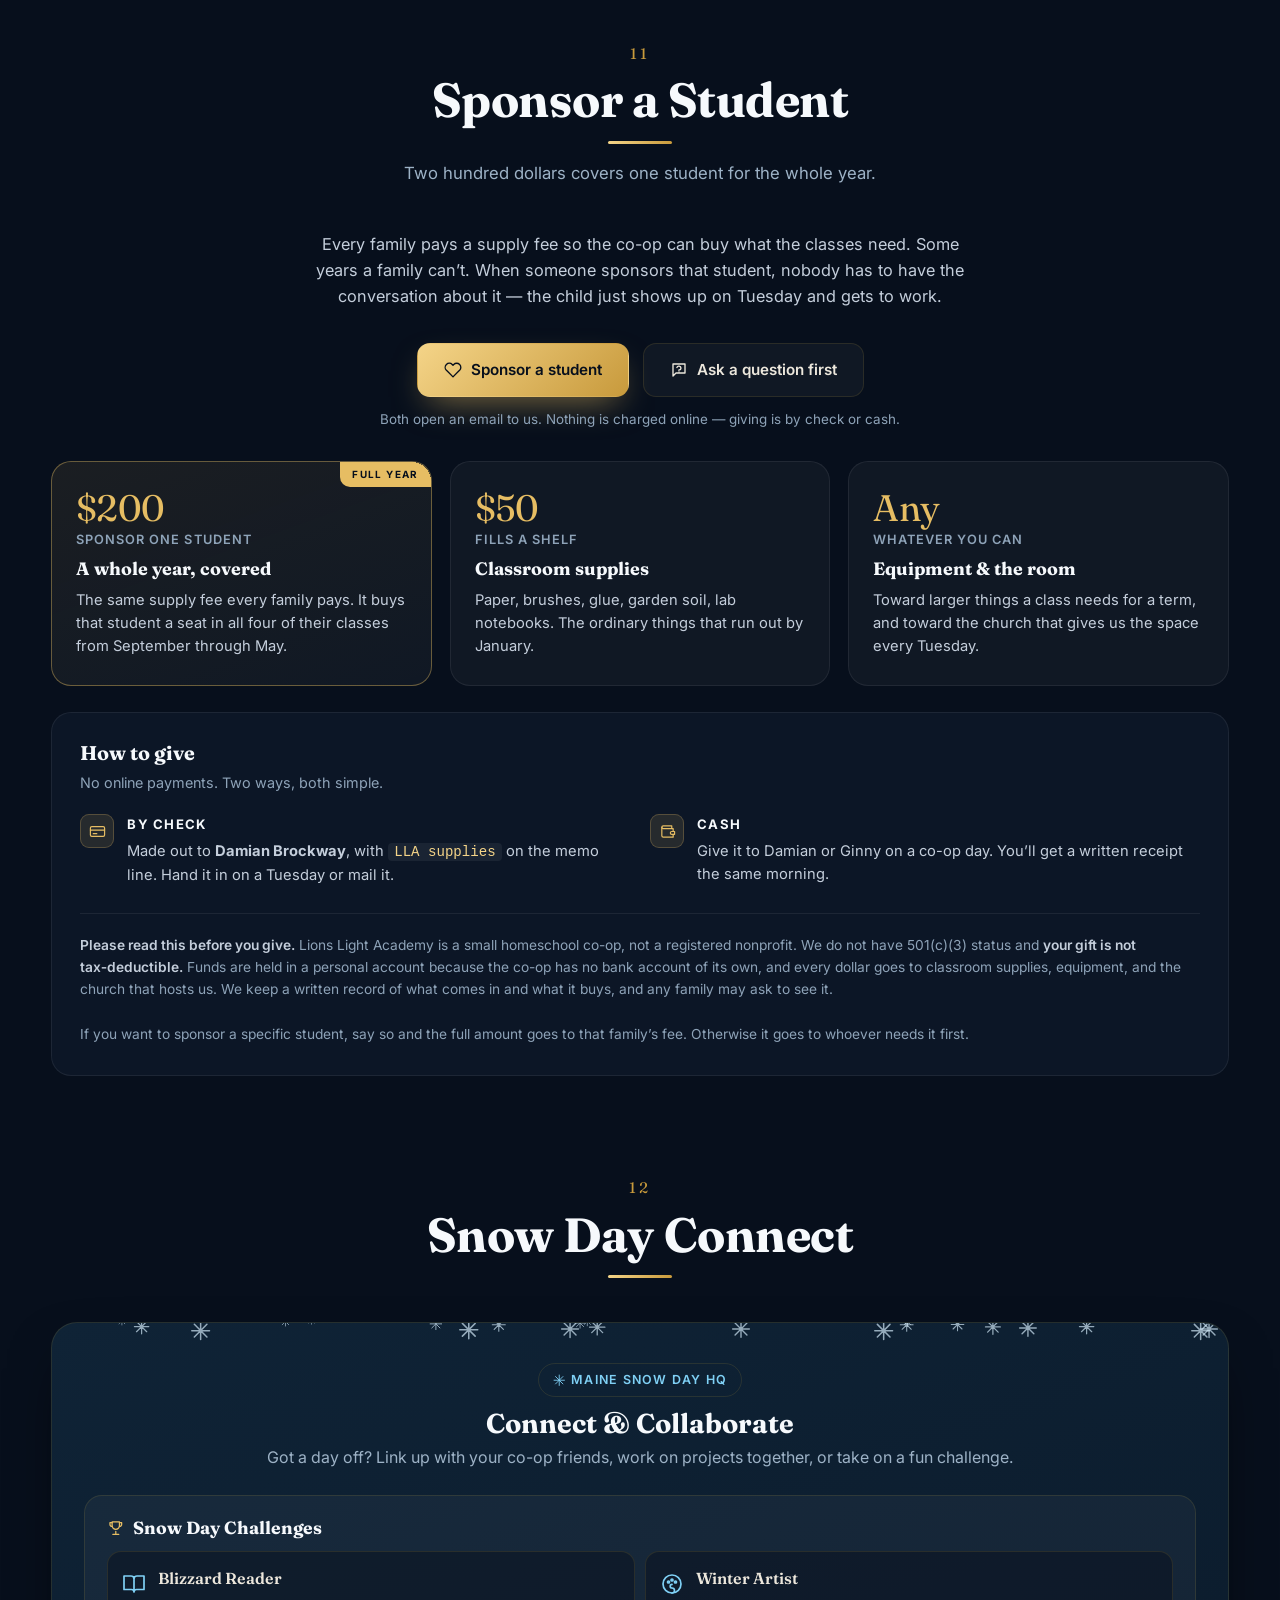
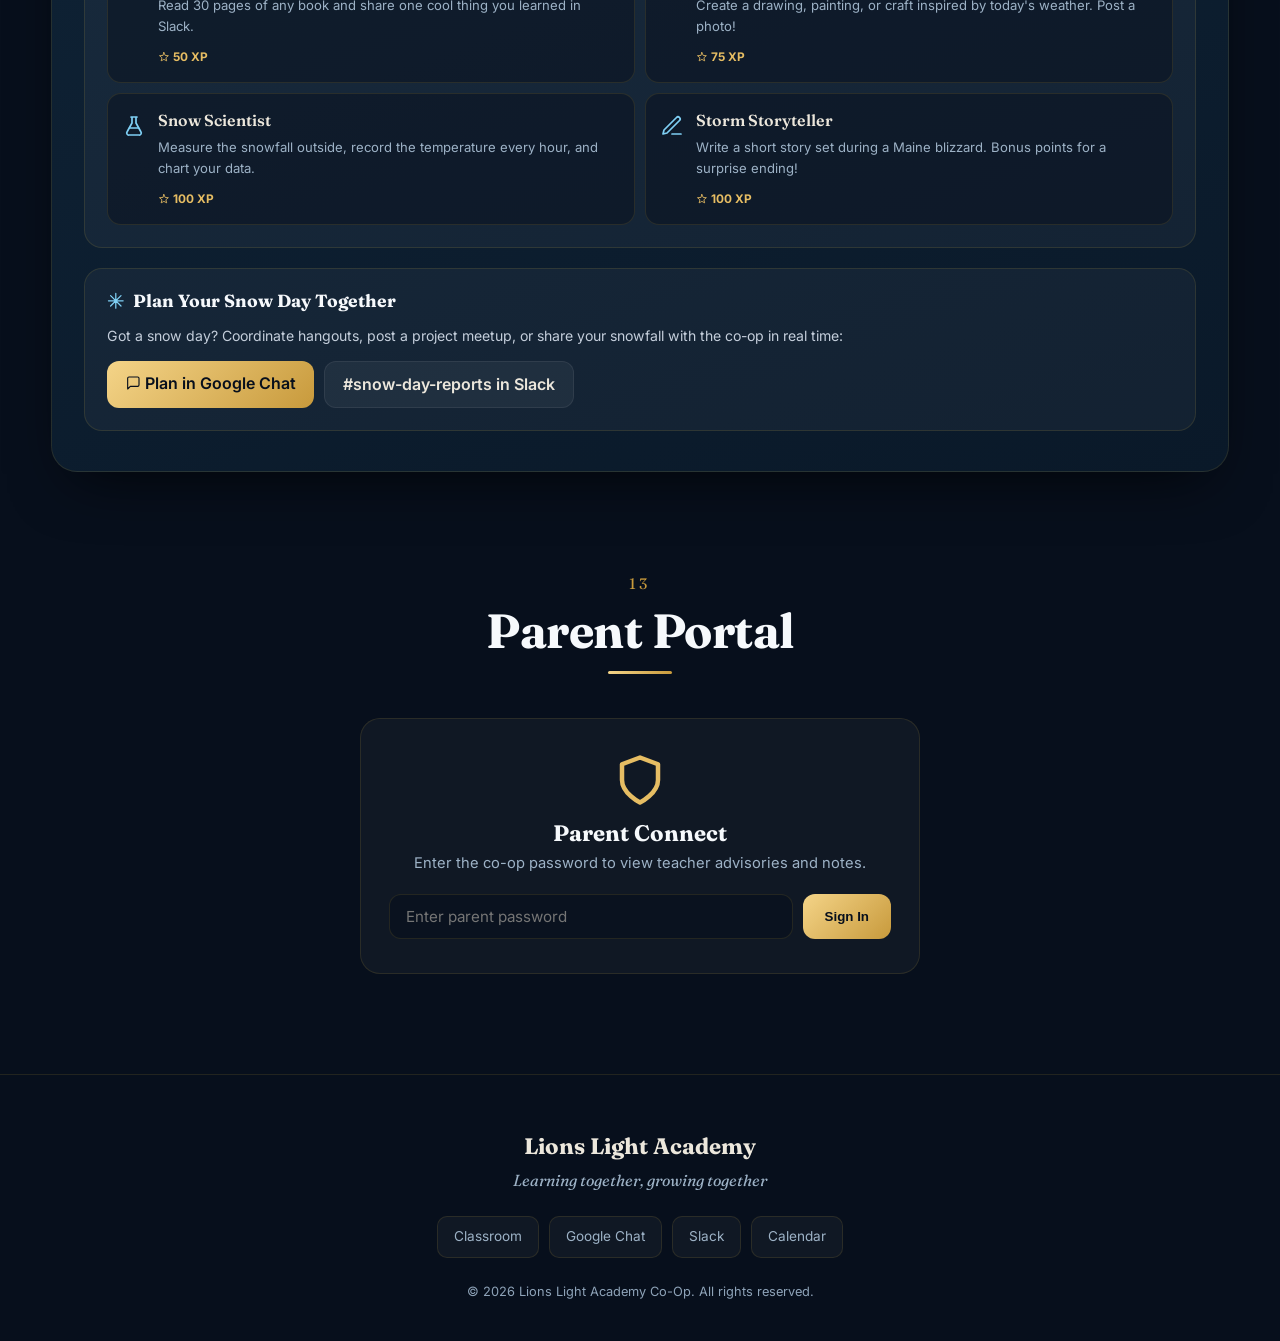
==== commit 88f62627: "Add Sponsor a Student section; Classroom guide v1.2; banner end date" ====
--- a/index.html
+++ b/index.html
@@ -399,6 +399,10 @@
     .snowday-panel [style*="grid-template-columns: 1fr 1fr"]{grid-template-columns:1fr!important}
   }
   /* ── Give / sponsorship ── */
+  .give-cta{display:flex;flex-wrap:wrap;gap:14px;justify-content:center;margin:0 0 30px}
+  .give-cta .btn svg{width:18px;height:18px;stroke:currentColor;fill:none;stroke-width:1.8;stroke-linecap:round;stroke-linejoin:round}
+  .give-cta .btn-primary:hover{transform:translateY(-2px)}
+  .give-hint{text-align:center;font-size:.84rem;color:var(--text-muted);margin:-18px 0 30px}
   .give-lede{max-width:660px;margin:0 auto 34px;text-align:center;color:var(--text-dim);font-size:1.02rem}
   .give-grid{display:grid;grid-template-columns:repeat(auto-fit,minmax(250px,1fr));gap:18px;margin-bottom:26px}
   .give-card{background:var(--card);border:1px solid var(--border);border-radius:var(--radius);
@@ -547,6 +551,7 @@
     <div class="ql-grid">
       <a class="ql" href="https://classroom.google.com" target="_blank"><div class="ql-ico"><svg viewBox="0 0 24 24"><rect x="5" y="3" width="14" height="18" rx="2"/><path d="M9 3h6v3H9z"/><path d="M8.5 13l2 2 4-4"/></svg></div><span class="tag">Google Classroom</span><h3>Homework Hub</h3><p>Access assignments, turn in work, and check grades. Everything for your classes lives here.</p><span class="go">Open Classroom →</span></a>
       <a class="ql" href="https://chat.google.com/room/AAQARAenVmA" target="_blank"><div class="ql-ico"><svg viewBox="0 0 24 24"><path d="M21 15a2 2 0 0 1-2 2H8l-4 4V5a2 2 0 0 1 2-2h13a2 2 0 0 1 2 2z"/></svg></div><span class="tag">Messaging</span><h3>Google Chat</h3><p>Quick messages and group conversations with your co-op families for day-to-day check-ins.</p><span class="go">Open Chat →</span></a>
+      <a class="ql" href="#give"><div class="ql-ico"><svg viewBox="0 0 24 24"><path d="M20.8 4.6a5.5 5.5 0 0 0-7.8 0L12 5.7l-1-1.1a5.5 5.5 0 0 0-7.8 7.8l1.1 1L12 21.2l7.7-7.8 1.1-1a5.5 5.5 0 0 0 0-7.8z"/></svg></div><span class="tag">Support</span><h3>Sponsor a Student</h3><p>$200 covers one student&rsquo;s supplies for the whole year. Check or cash, and we keep a record of every dollar.</p><span class="go">See how &rarr;</span></a>
       <a class="ql" href="https://slack.com/signin" target="_blank"><div class="ql-ico"><svg viewBox="0 0 24 24"><path d="M10 3 8 21M16 3l-2 18M3 8h18M3 16h18"/></svg></div><span class="tag">Channels</span><h3>Slack Workspace</h3><p>Organized channels for announcements, homework help, project planning, and parent discussions.</p><span class="go">Open Slack →</span></a>
       <a class="ql" href="#calendar"><div class="ql-ico"><svg viewBox="0 0 24 24"><rect x="3" y="5" width="18" height="16" rx="2"/><path d="M3 10h18M8 3v4M16 3v4"/></svg></div><span class="tag">Scheduling</span><h3>Meetup Calendar</h3><p>Upcoming meetups, study sessions, project days, and field trips in one shared calendar.</p><span class="go">View Calendar →</span></a>
     </div>
@@ -750,6 +755,12 @@
 
     <p class="give-lede">Every family pays a supply fee so the co-op can buy what the classes need. Some years a family can&rsquo;t. When someone sponsors that student, nobody has to have the conversation about it &mdash; the child just shows up on Tuesday and gets to work.</p>
 
+    <div class="give-cta">
+      <a class="btn btn-primary" href="mailto:lionslightacademy2025@gmail.com?subject=I%20would%20like%20to%20sponsor%20a%20student&body=Hi%20Damian%2C%0A%0AI%27d%20like%20to%20sponsor%20a%20student%20for%20the%202026-2027%20year.%20Please%20let%20me%20know%20the%20next%20step.%0A%0AThanks%2C%0A"><svg viewBox="0 0 24 24"><path d="M20.8 4.6a5.5 5.5 0 0 0-7.8 0L12 5.7l-1-1.1a5.5 5.5 0 0 0-7.8 7.8l1.1 1L12 21.2l7.7-7.8 1.1-1a5.5 5.5 0 0 0 0-7.8z"/></svg> Sponsor a student</a>
+      <a class="btn btn-ghost" href="mailto:lionslightacademy2025@gmail.com?subject=Question%20about%20giving%20to%20Lions%20Light%20Academy"><svg viewBox="0 0 24 24"><path d="M4 4h16v12H8l-4 4z"/><path d="M9.2 8.6a2.8 2.8 0 0 1 5.4.9c0 1.9-2.8 2.8-2.8 2.8"/><path d="M12 14.6h.01"/></svg> Ask a question first</a>
+    </div>
+    <p class="give-hint">Both open an email to us. Nothing is charged online &mdash; giving is by check or cash.</p>
+
     <div class="give-grid">
       <div class="give-card feature">
         <span class="tagline">Full year</span>
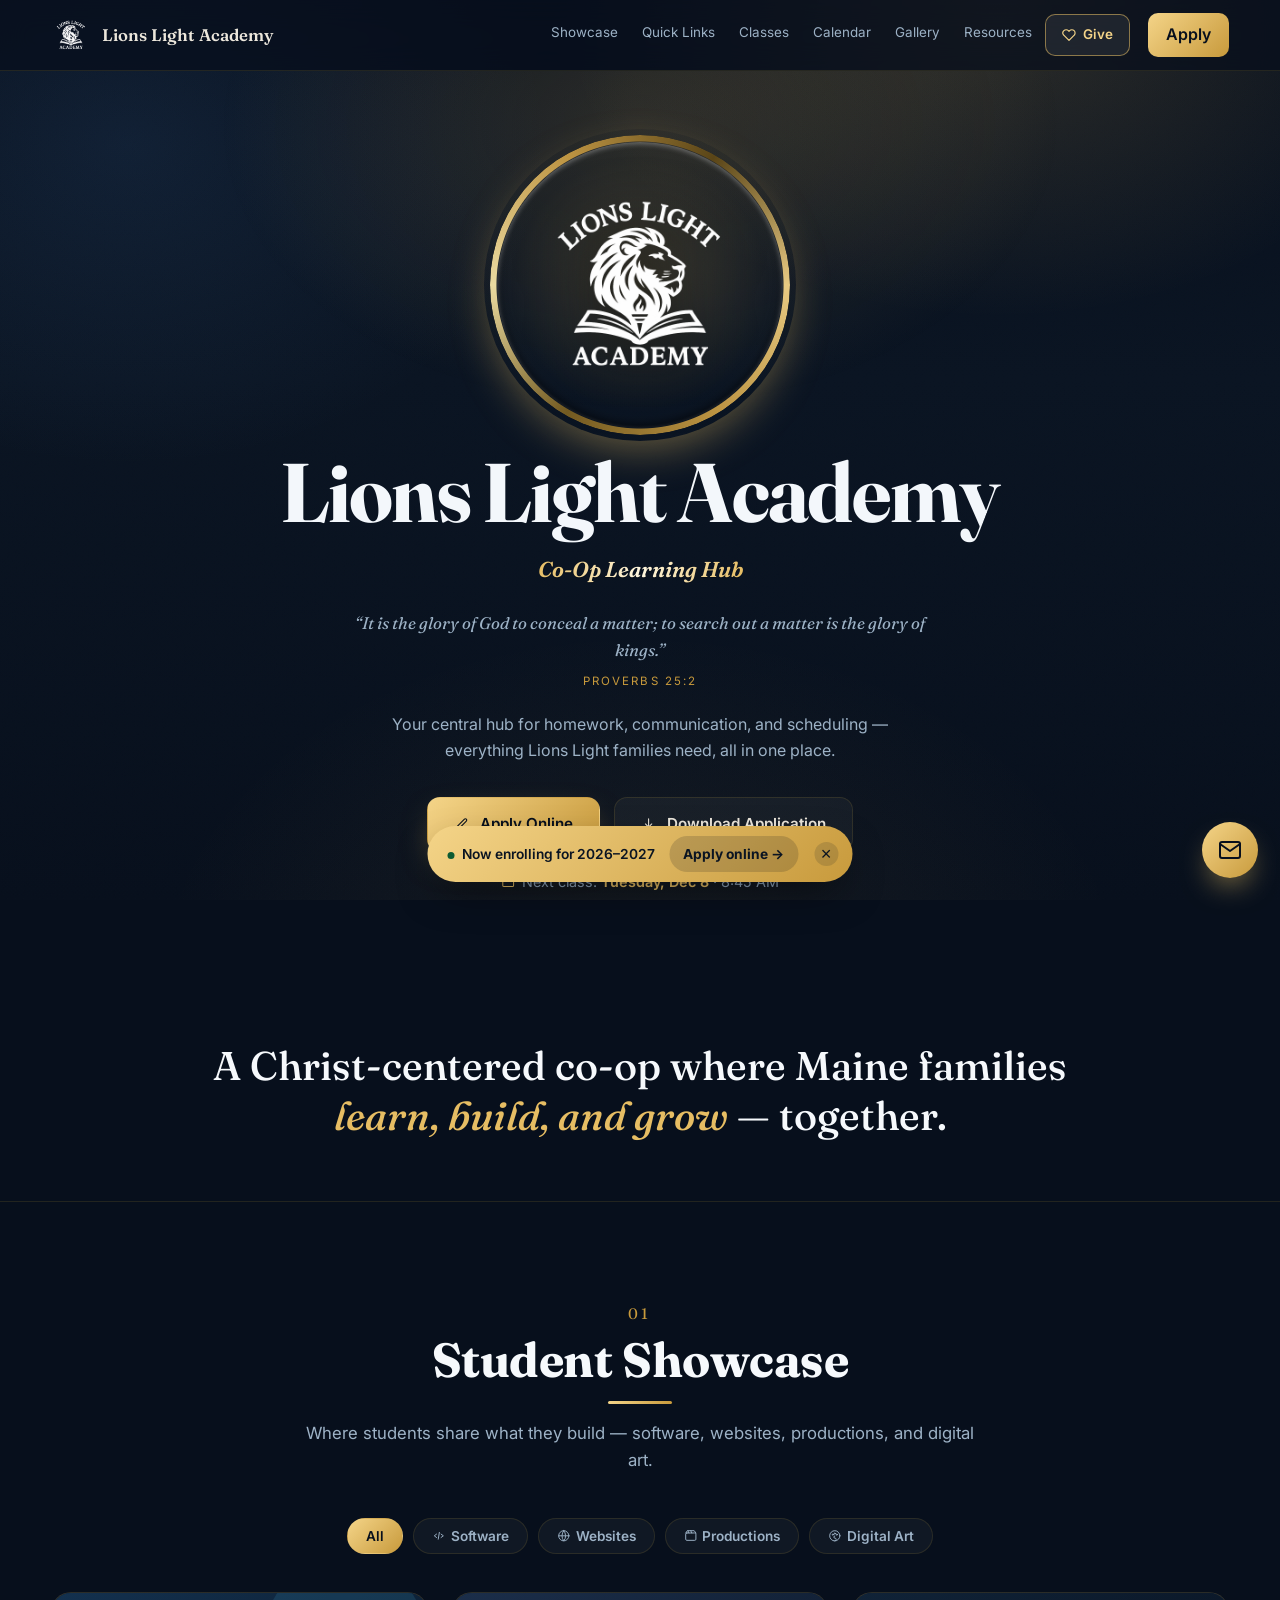
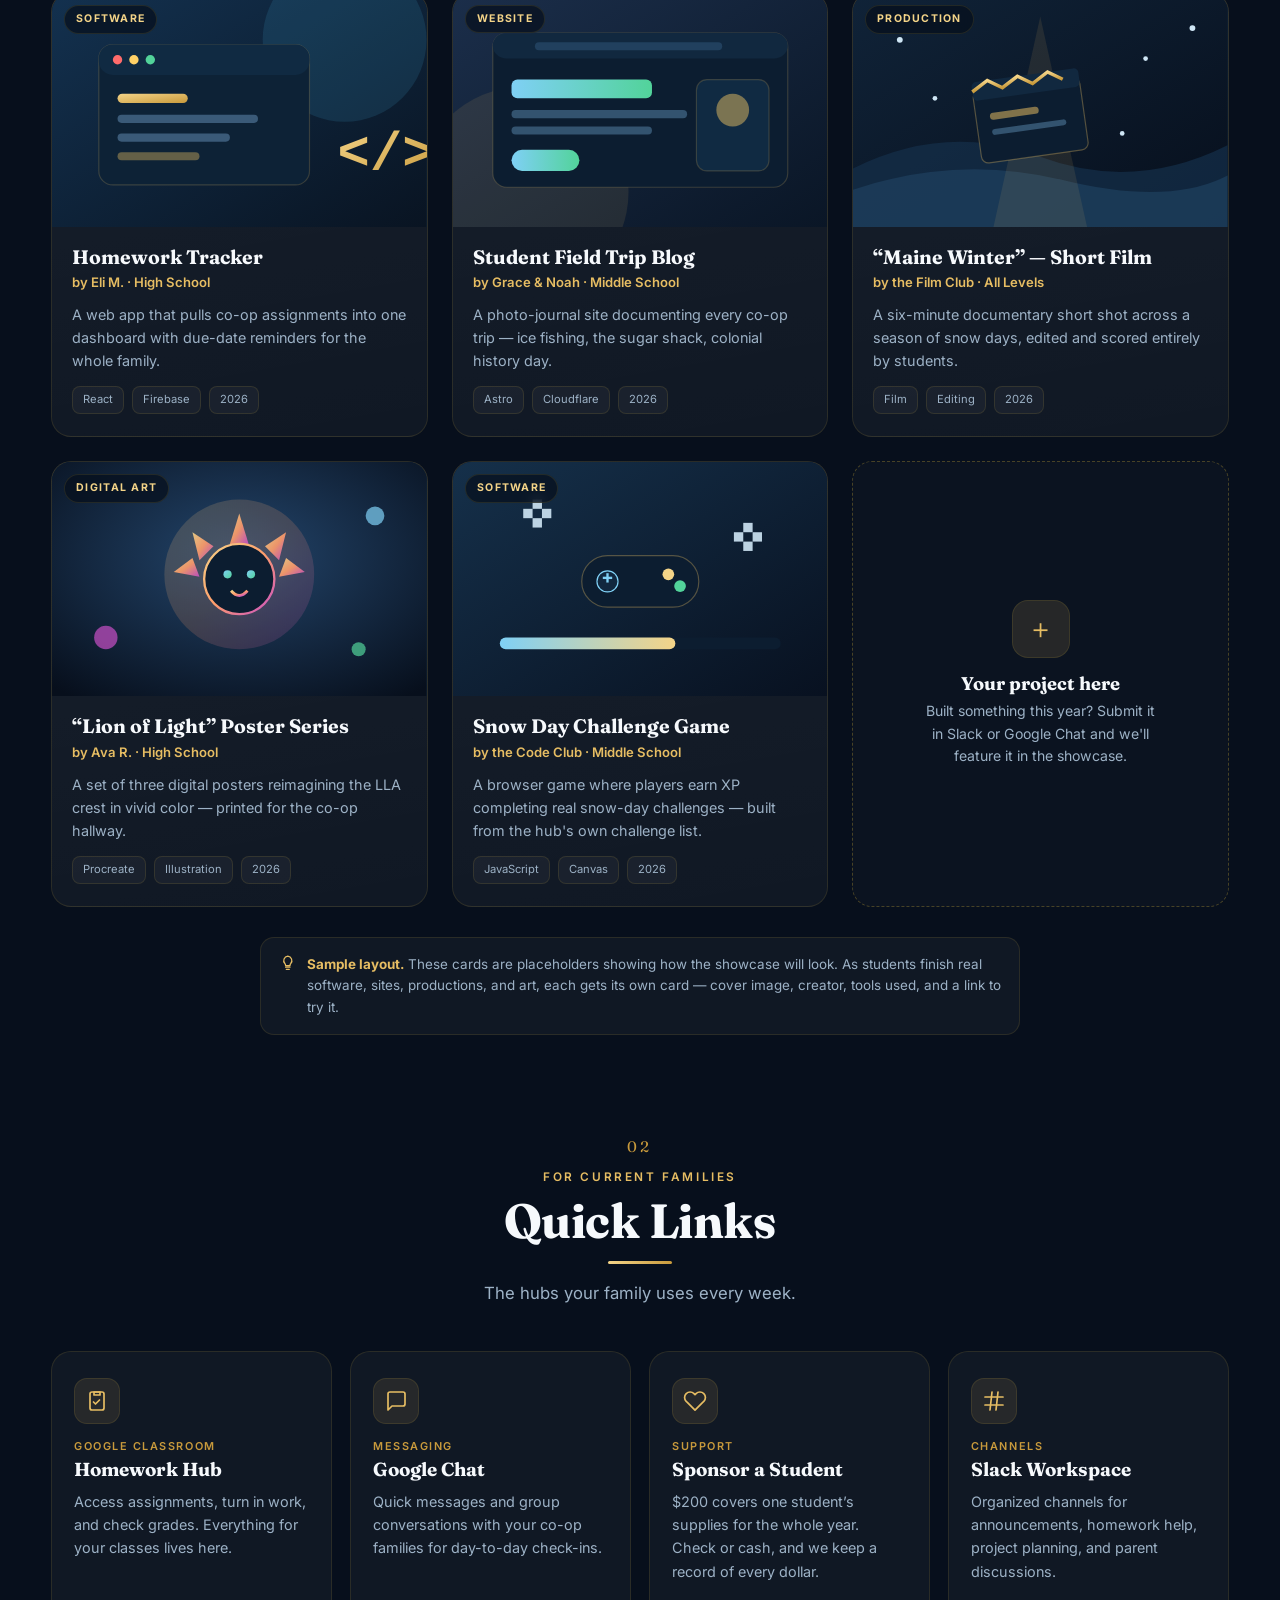
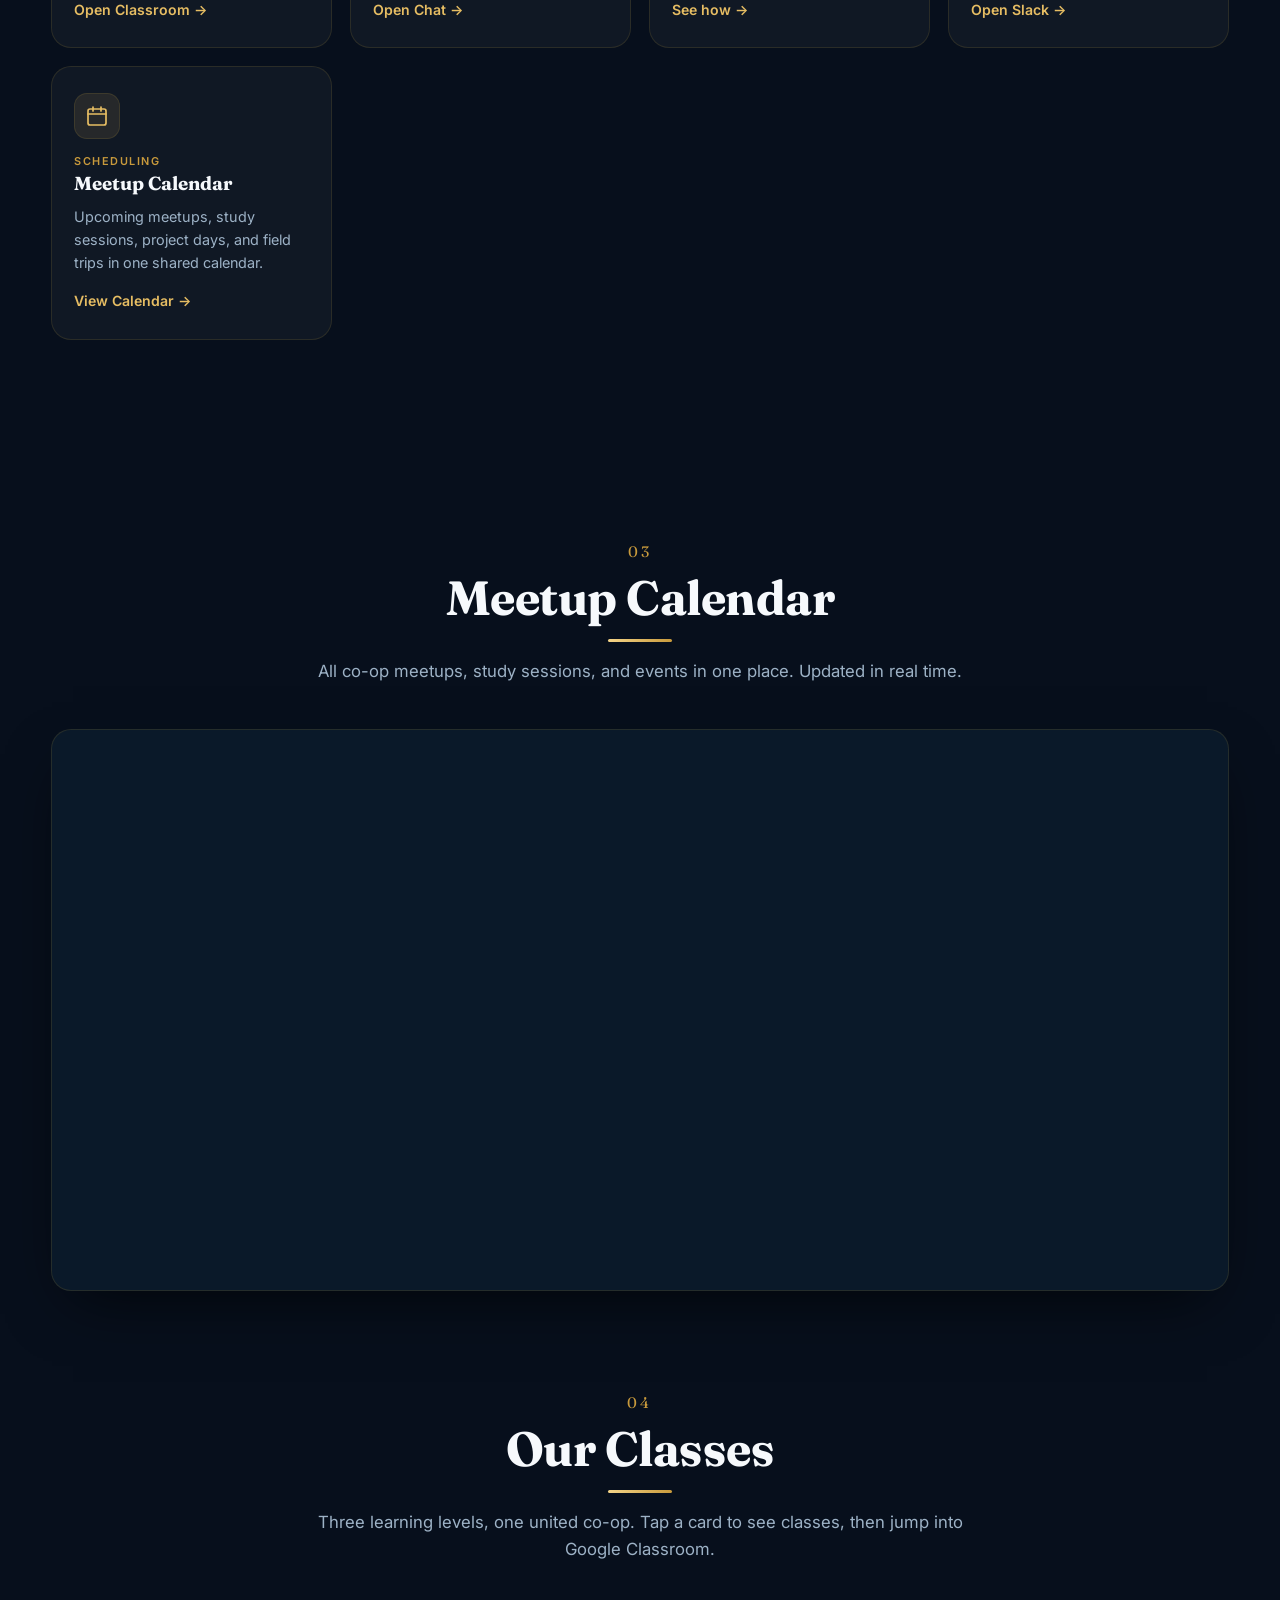
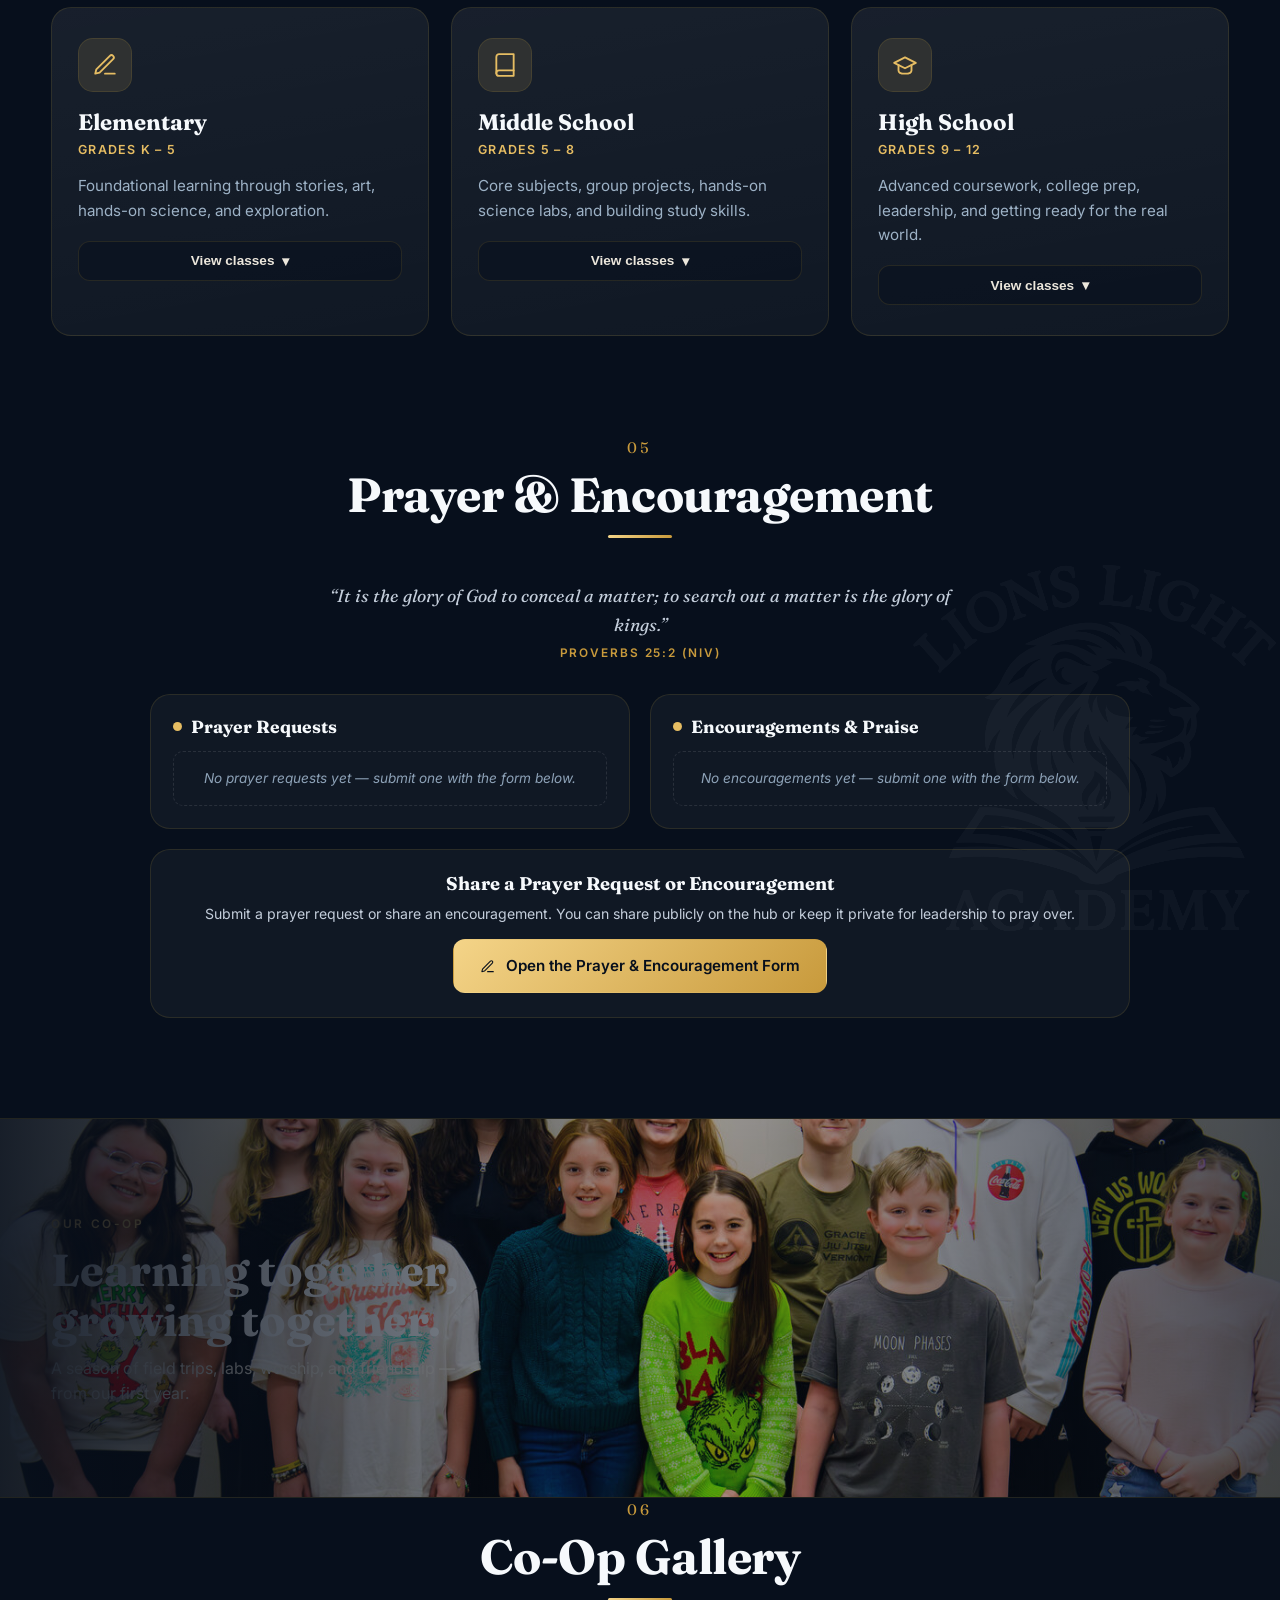
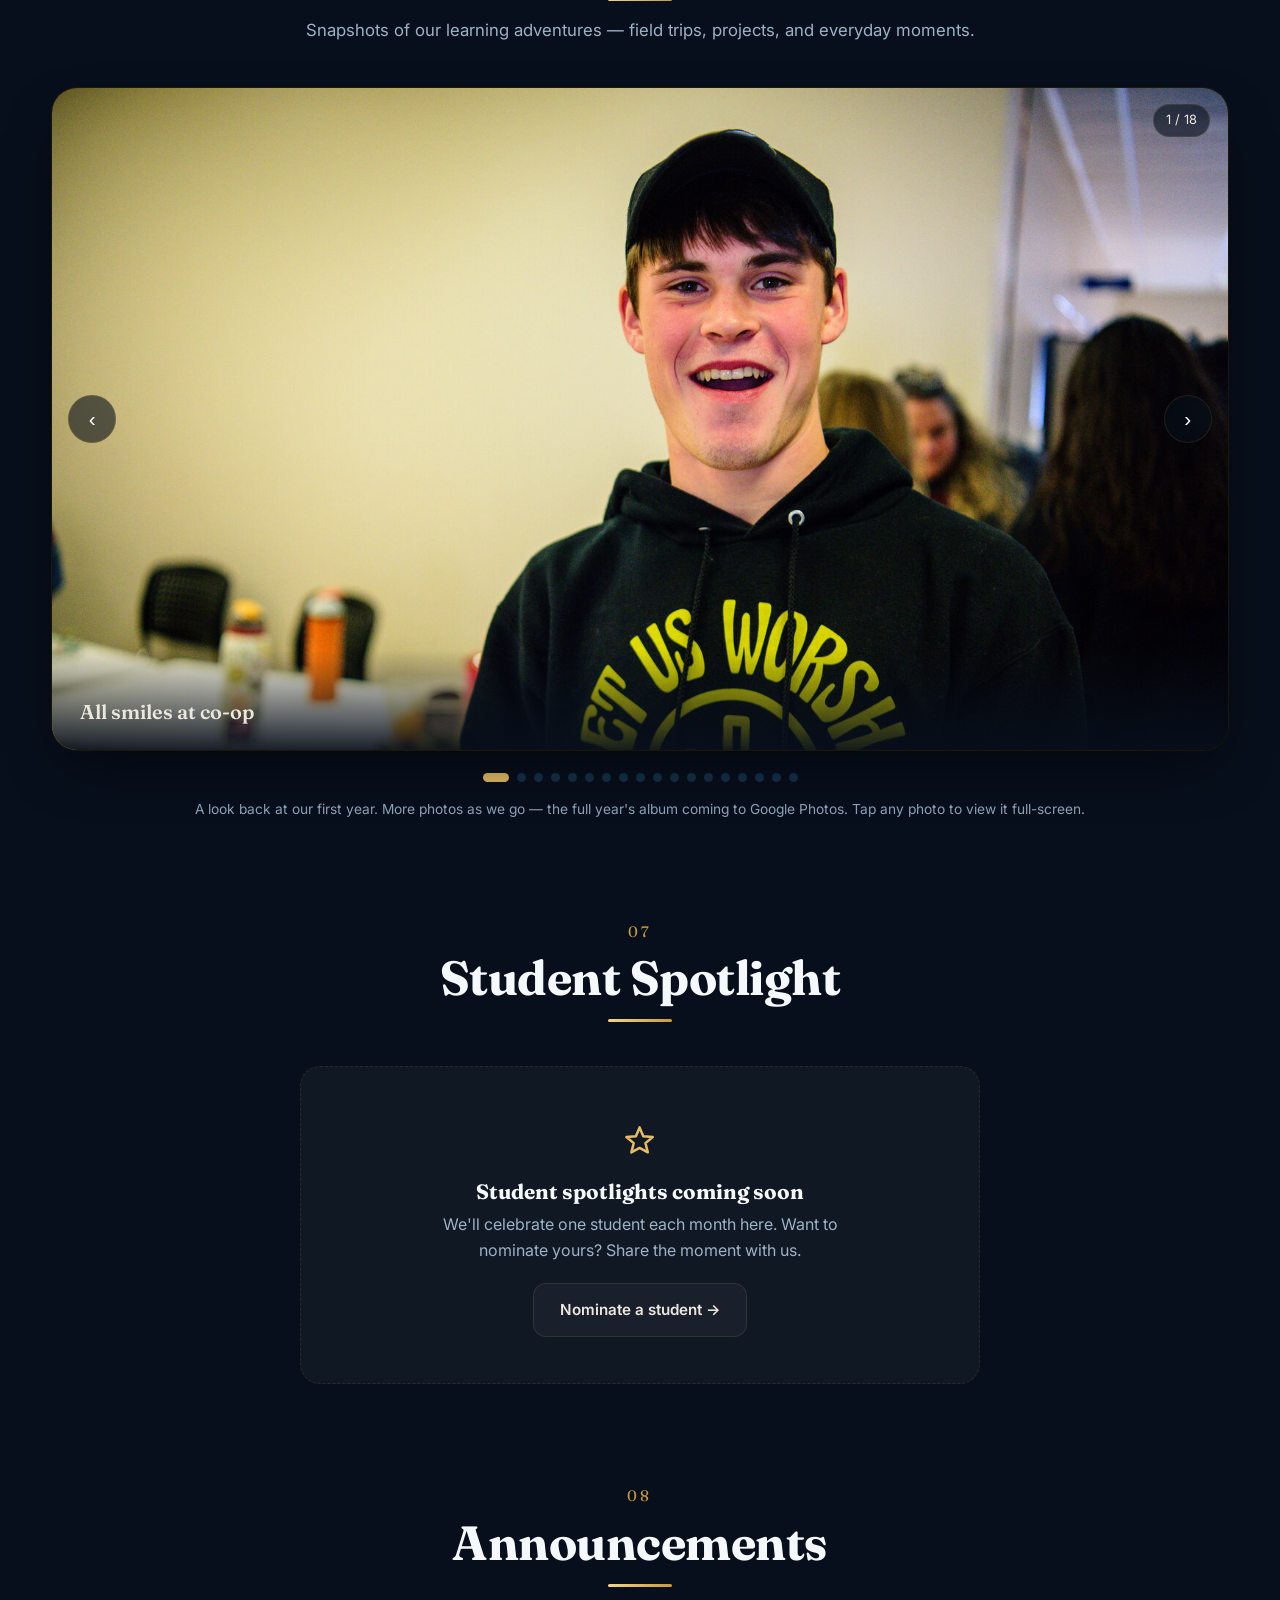
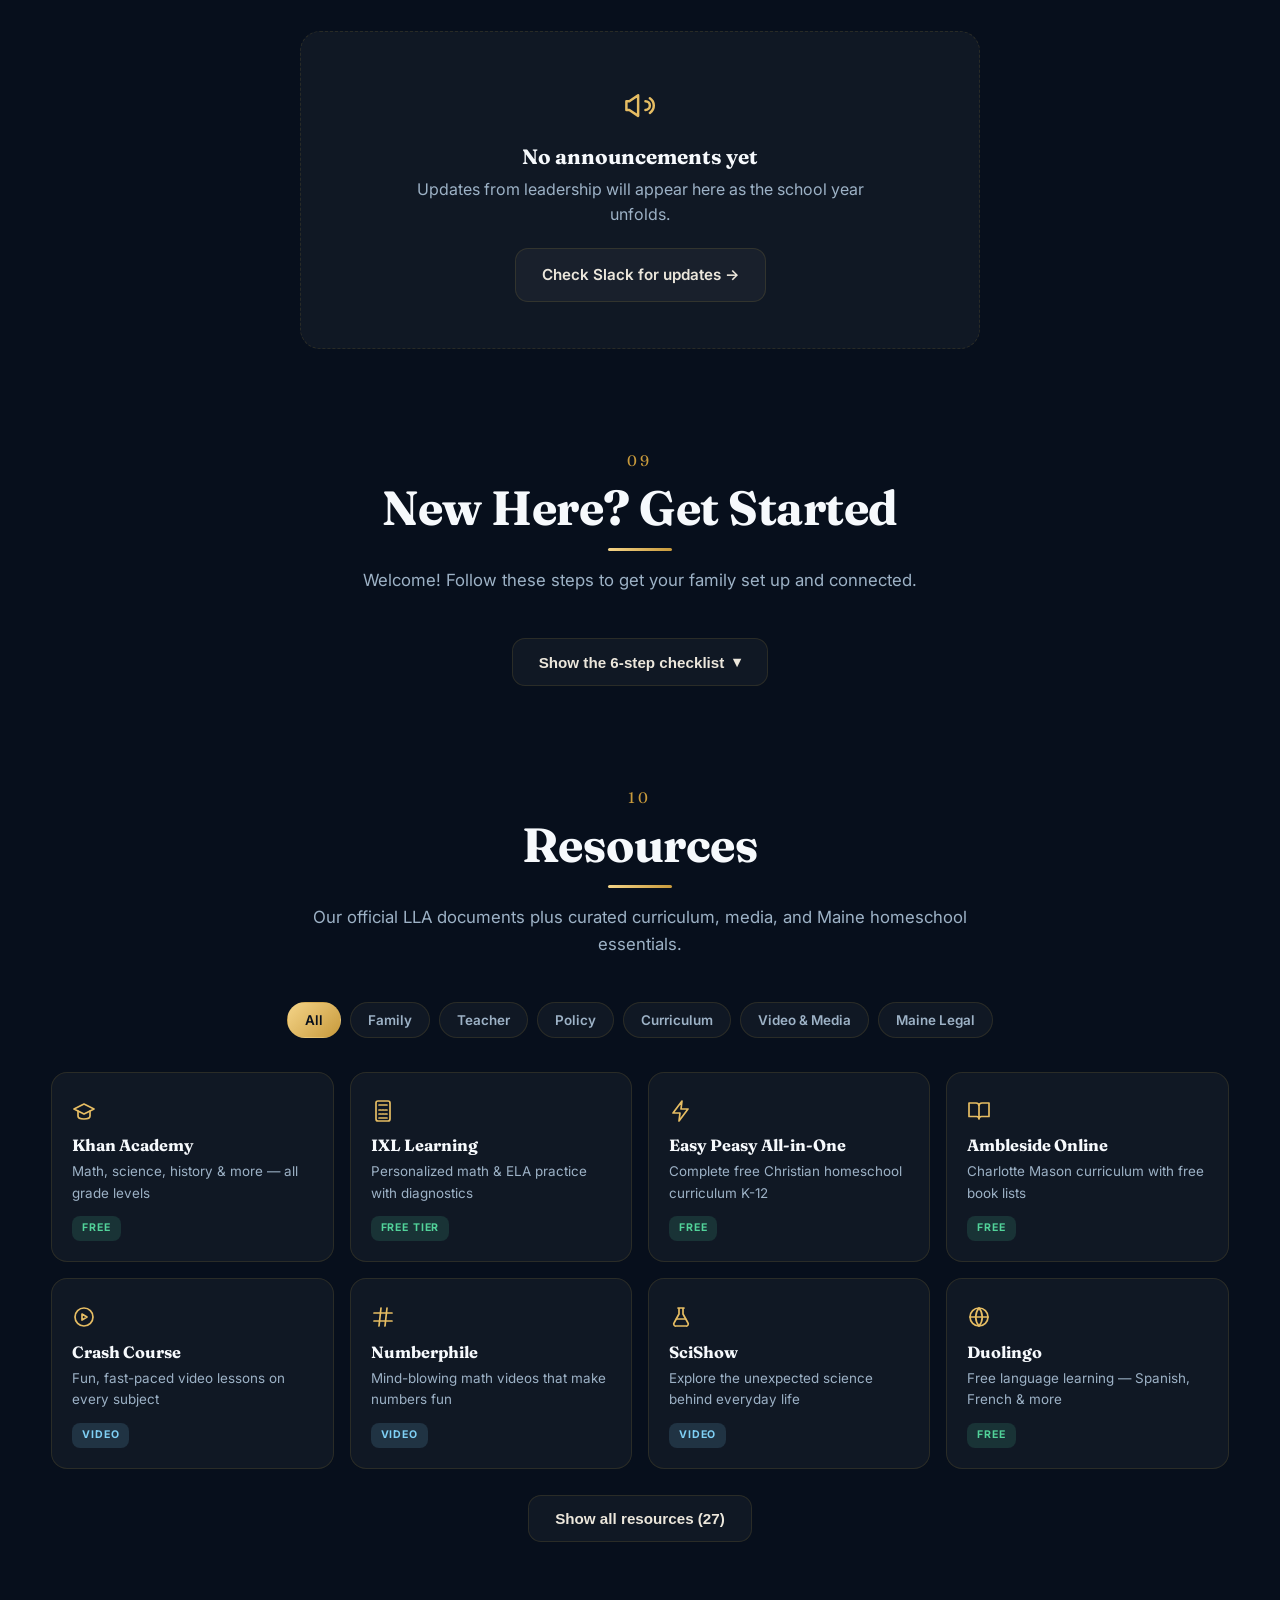
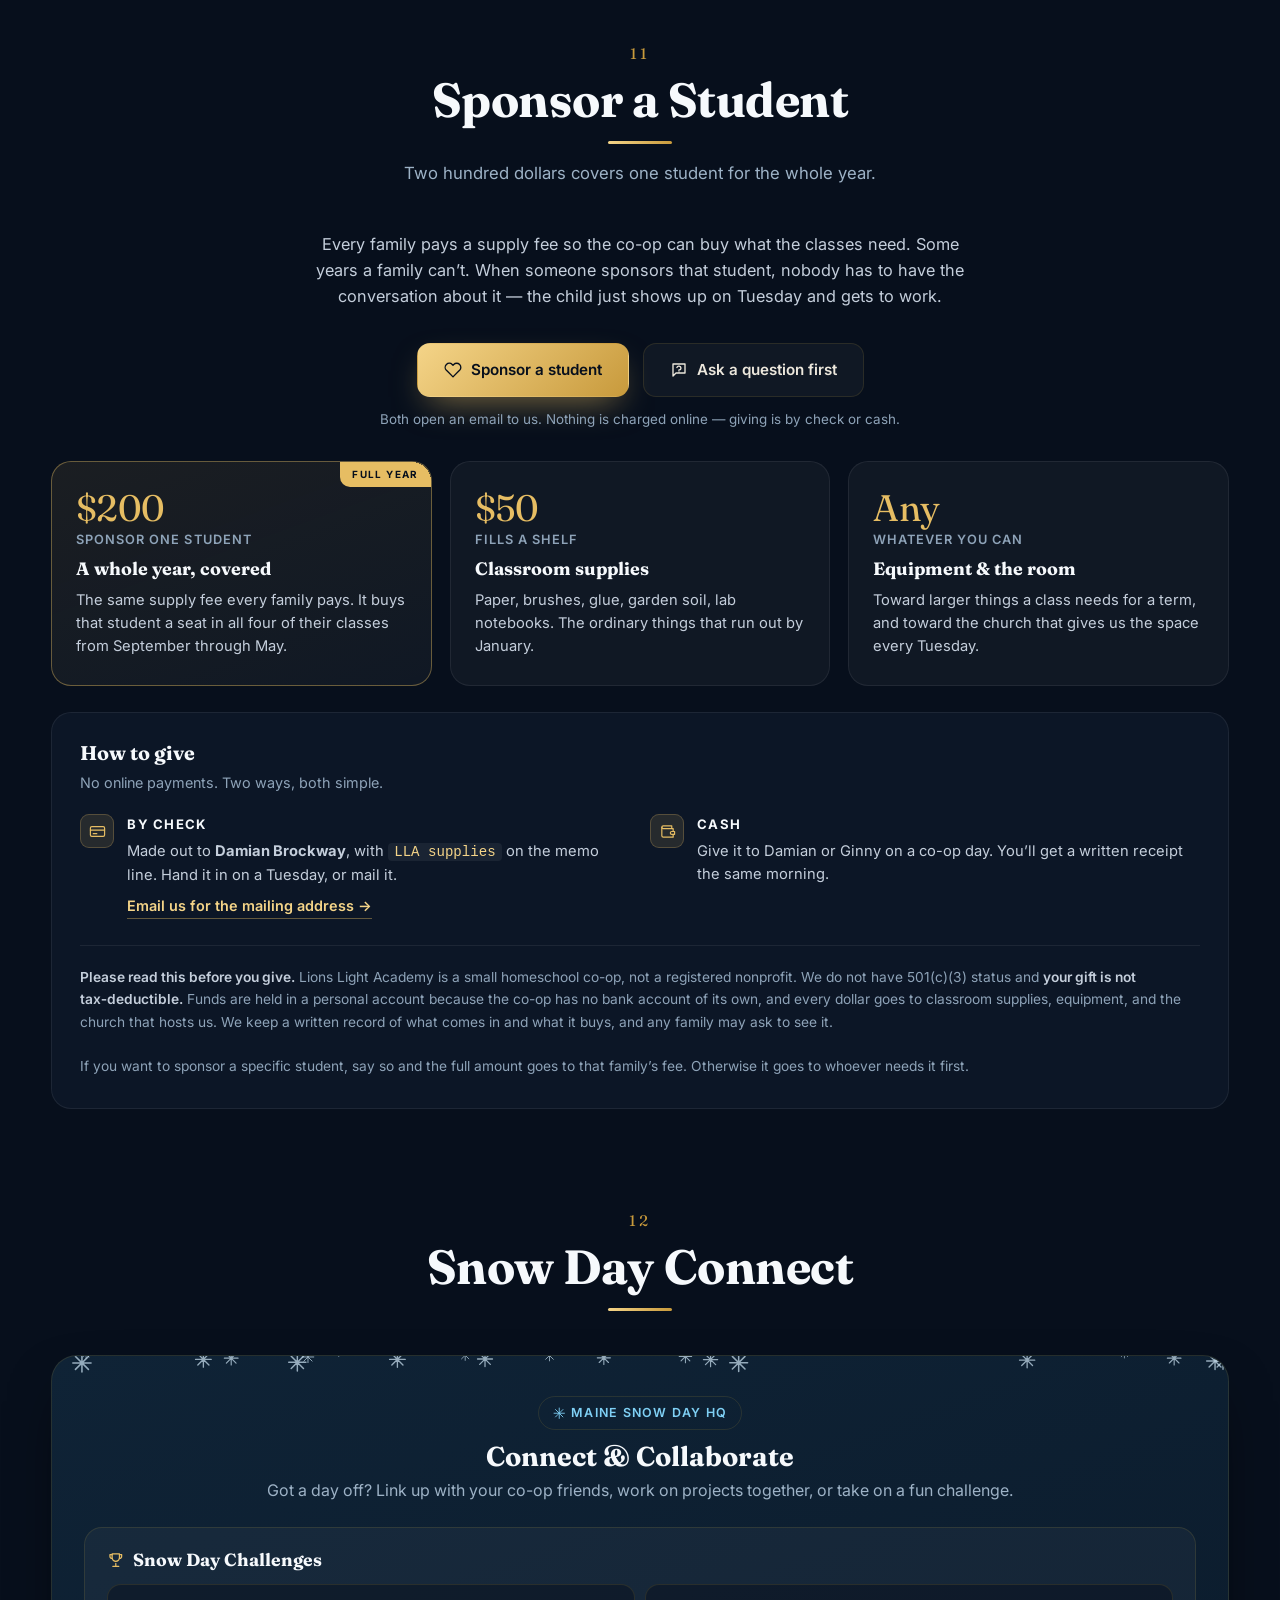
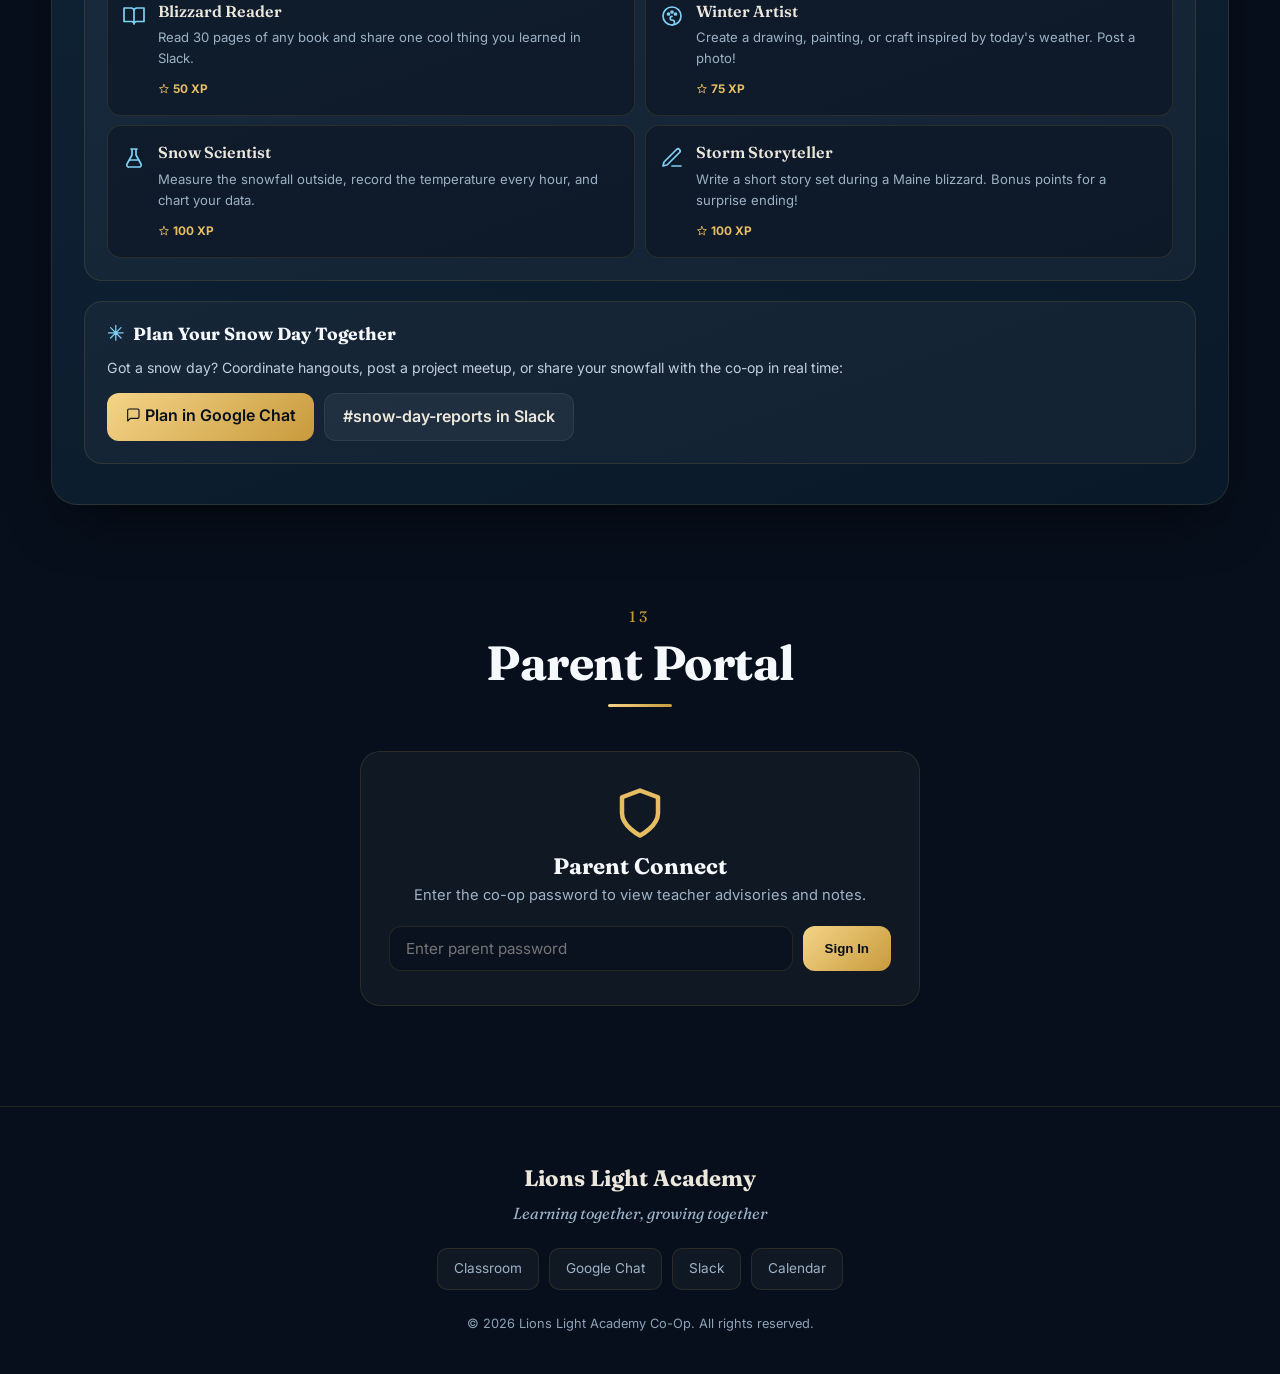
==== commit cab1e364: "Add Sponsor a Student section; Classroom guide v1.2; banner end date" ====
--- a/index.html
+++ b/index.html
@@ -151,6 +151,13 @@
   .nav-links{display:flex;gap:2px;margin-left:auto;flex-wrap:wrap}
   .nav-links a{font-size:.84rem;color:var(--muted);padding:8px 11px;border-radius:10px;transition:.2s}
   .nav-links a:hover{color:var(--text);background:var(--card-hi)}
+  .nav-give{padding:9px 16px!important;font-weight:600;color:var(--gold-bright)!important;
+    border:1px solid rgba(230,189,99,.55);border-radius:10px;background:rgba(230,189,99,.08);
+    transition:.2s;display:inline-flex;align-items:center;gap:7px}
+  .nav-give:hover{background:rgba(230,189,99,.18);border-color:var(--gold-bright)}
+  .nav-give svg{width:14px;height:14px;stroke:currentColor;fill:none;stroke-width:2;
+    stroke-linecap:round;stroke-linejoin:round}
+  .mobile-menu a.nav-give{justify-content:center;margin-top:8px;border-bottom:1px solid rgba(230,189,99,.55)}
   .nav-cta{padding:9px 18px!important;color:var(--navy-900)!important;font-weight:600;background:linear-gradient(135deg,var(--gold-bright),var(--gold-deep));border-radius:10px}
   .nav-cta:hover{filter:brightness(1.06)}
 
@@ -427,6 +434,8 @@
   .give-way h5{font-family:'Inter',sans-serif;font-size:.82rem;font-weight:700;letter-spacing:.1em;
     text-transform:uppercase;color:var(--head);margin-bottom:5px}
   .give-way p{font-size:.92rem;color:var(--text-dim);line-height:1.55}
+  .give-link{display:inline-block;margin-top:8px;color:var(--gold-bright);font-weight:600;font-size:.9rem;border-bottom:1px solid rgba(230,189,99,.4);padding-bottom:1px}
+  .give-link:hover{border-bottom-color:var(--gold-bright)}
   .give-way code{font-family:ui-monospace,SFMono-Regular,Menlo,monospace;font-size:.88rem;
     background:rgba(255,255,255,.06);border-radius:4px;padding:1px 6px;color:var(--gold-bright)}
   .give-note{margin-top:26px;padding-top:20px;border-top:1px solid var(--border);
@@ -451,7 +460,7 @@
       <a href="#calendar">Calendar</a>
       <a href="#gallery">Gallery</a>
       <a href="#resources">Resources</a>
-      <a href="#give">Give</a>
+      <a class="nav-give" href="#give"><svg viewBox="0 0 24 24"><path d="M20.8 4.6a5.5 5.5 0 0 0-7.8 0L12 5.7l-1-1.1a5.5 5.5 0 0 0-7.8 7.8l1.1 1L12 21.2l7.7-7.8 1.1-1a5.5 5.5 0 0 0 0-7.8z"/></svg> Give</a>
     </div>
     <a class="nav-cta" href="https://docs.google.com/forms/d/e/1FAIpQLSf8tSLMVJCyLb-U58QUE8x9Jo0seVkHBQ_jIaYJ2f_HgATiMQ/viewform" target="_blank" rel="noopener">Apply</a>
     <button class="nav-burger" id="navBurger" aria-label="Menu" aria-expanded="false"><span></span><span></span><span></span></button>
@@ -464,7 +473,7 @@
     <a href="#prayer">Prayer</a>
     <a href="#gallery">Gallery</a>
     <a href="#resources">Resources</a>
-    <a href="#give">Give</a>
+    <a class="nav-give" href="#give"><svg viewBox="0 0 24 24"><path d="M20.8 4.6a5.5 5.5 0 0 0-7.8 0L12 5.7l-1-1.1a5.5 5.5 0 0 0-7.8 7.8l1.1 1L12 21.2l7.7-7.8 1.1-1a5.5 5.5 0 0 0 0-7.8z"/></svg> Give</a>
     <a href="#parent-portal">Parent Portal</a>
   </div>
 </nav>
@@ -756,7 +765,7 @@
     <p class="give-lede">Every family pays a supply fee so the co-op can buy what the classes need. Some years a family can&rsquo;t. When someone sponsors that student, nobody has to have the conversation about it &mdash; the child just shows up on Tuesday and gets to work.</p>
 
     <div class="give-cta">
-      <a class="btn btn-primary" href="mailto:lionslightacademy2025@gmail.com?subject=I%20would%20like%20to%20sponsor%20a%20student&body=Hi%20Damian%2C%0A%0AI%27d%20like%20to%20sponsor%20a%20student%20for%20the%202026-2027%20year.%20Please%20let%20me%20know%20the%20next%20step.%0A%0AThanks%2C%0A"><svg viewBox="0 0 24 24"><path d="M20.8 4.6a5.5 5.5 0 0 0-7.8 0L12 5.7l-1-1.1a5.5 5.5 0 0 0-7.8 7.8l1.1 1L12 21.2l7.7-7.8 1.1-1a5.5 5.5 0 0 0 0-7.8z"/></svg> Sponsor a student</a>
+      <a class="btn btn-primary" href="mailto:lionslightacademy2025@gmail.com?subject=I%20would%20like%20to%20sponsor%20a%20student&body=Hi%20Damian%2C%0A%0AI%27d%20like%20to%20sponsor%20a%20student%20for%20the%202026-2027%20year.%20Please%20send%20me%20the%20mailing%20address%20for%20a%20check.%0A%0AThanks%2C%0A"><svg viewBox="0 0 24 24"><path d="M20.8 4.6a5.5 5.5 0 0 0-7.8 0L12 5.7l-1-1.1a5.5 5.5 0 0 0-7.8 7.8l1.1 1L12 21.2l7.7-7.8 1.1-1a5.5 5.5 0 0 0 0-7.8z"/></svg> Sponsor a student</a>
       <a class="btn btn-ghost" href="mailto:lionslightacademy2025@gmail.com?subject=Question%20about%20giving%20to%20Lions%20Light%20Academy"><svg viewBox="0 0 24 24"><path d="M4 4h16v12H8l-4 4z"/><path d="M9.2 8.6a2.8 2.8 0 0 1 5.4.9c0 1.9-2.8 2.8-2.8 2.8"/><path d="M12 14.6h.01"/></svg> Ask a question first</a>
     </div>
     <p class="give-hint">Both open an email to us. Nothing is charged online &mdash; giving is by check or cash.</p>
@@ -788,7 +797,7 @@
           <div class="ico"><svg viewBox="0 0 24 24"><rect x="2" y="5" width="20" height="14" rx="2"/><path d="M2 10h20M6 15h5"/></svg></div>
           <div>
             <h5>By check</h5>
-            <p>Made out to <b>Damian Brockway</b>, with <code>LLA supplies</code> on the memo line. Hand it in on a Tuesday or mail it.</p>
+            <p>Made out to <b>Damian Brockway</b>, with <code>LLA supplies</code> on the memo line. Hand it in on a Tuesday, or mail it.<br><a class="give-link" href="mailto:lionslightacademy2025@gmail.com?subject=Where%20do%20I%20mail%20a%20check%3F&body=Hi%20Damian%2C%0A%0AI%27d%20like%20to%20mail%20a%20check.%20Could%20you%20send%20me%20the%20mailing%20address%3F%0A%0AThanks%2C%0A">Email us for the mailing address &rarr;</a></p>
           </div>
         </div>
         <div class="give-way">
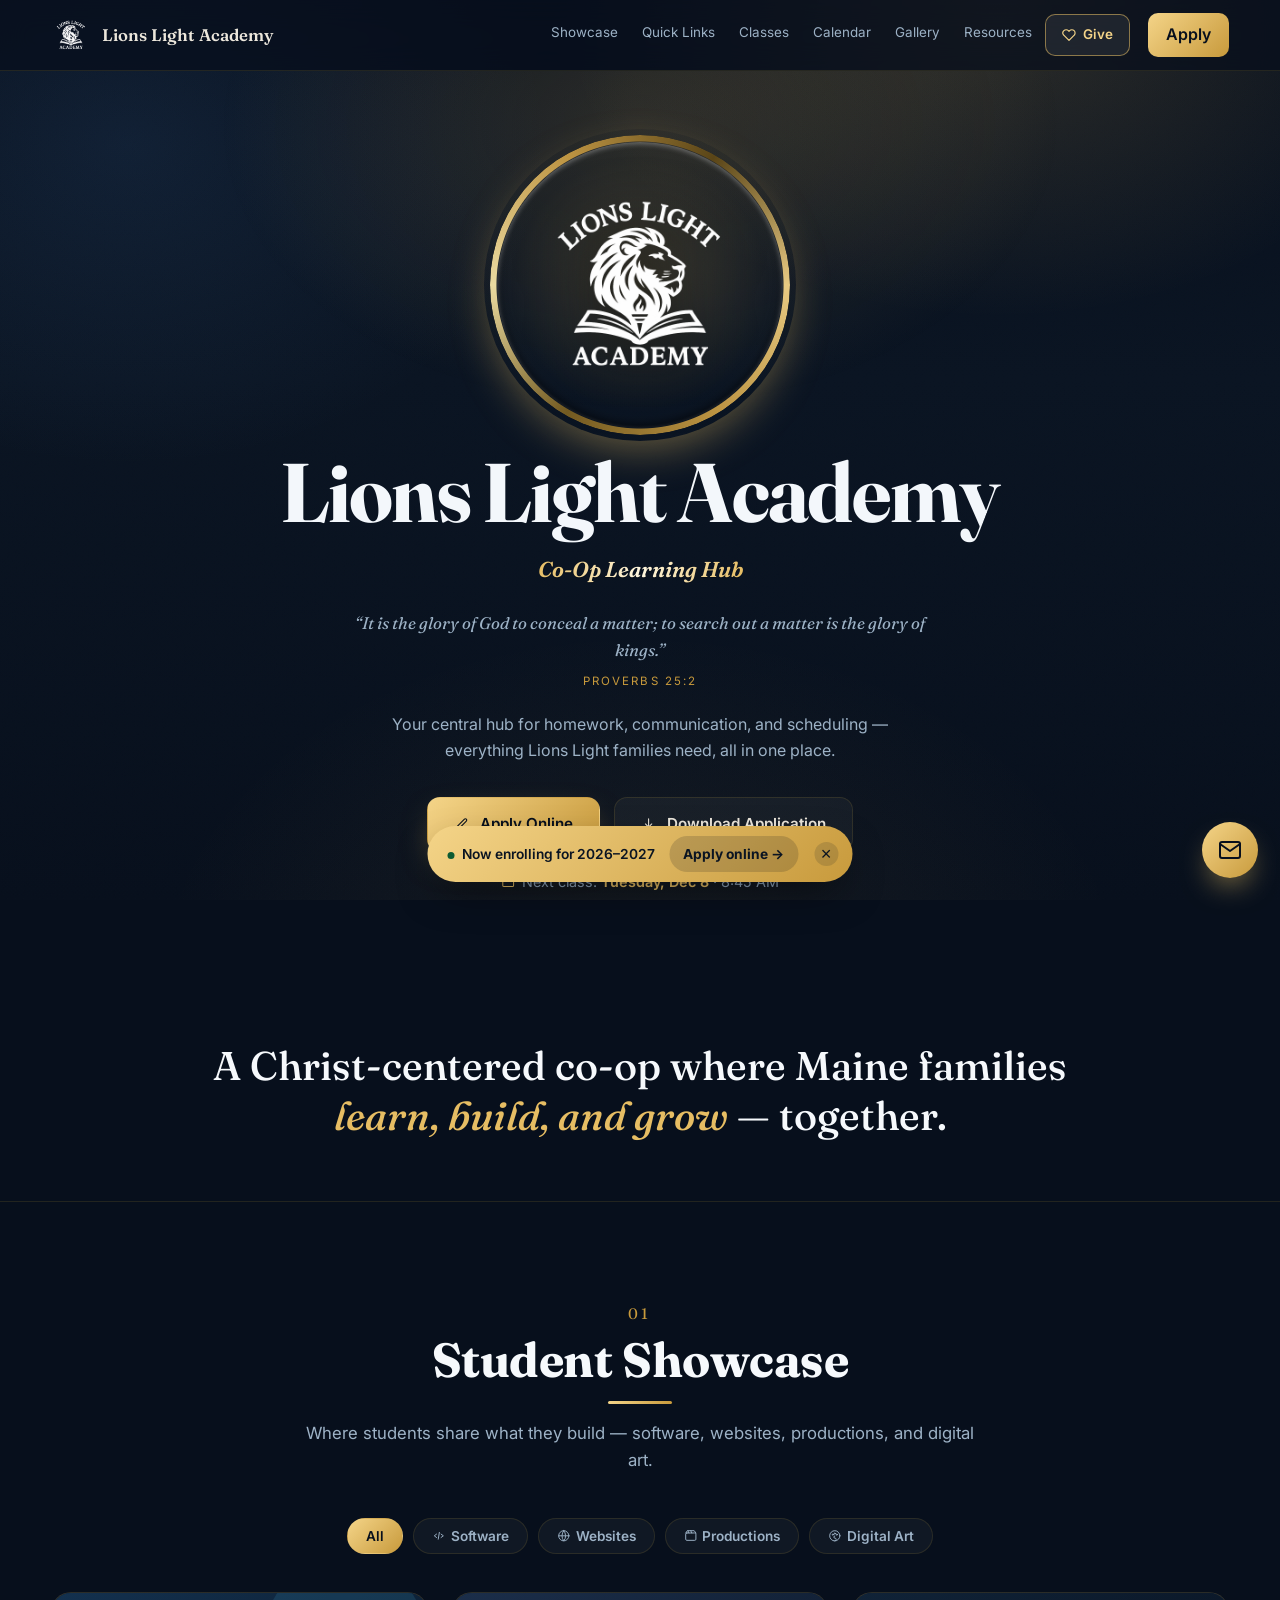
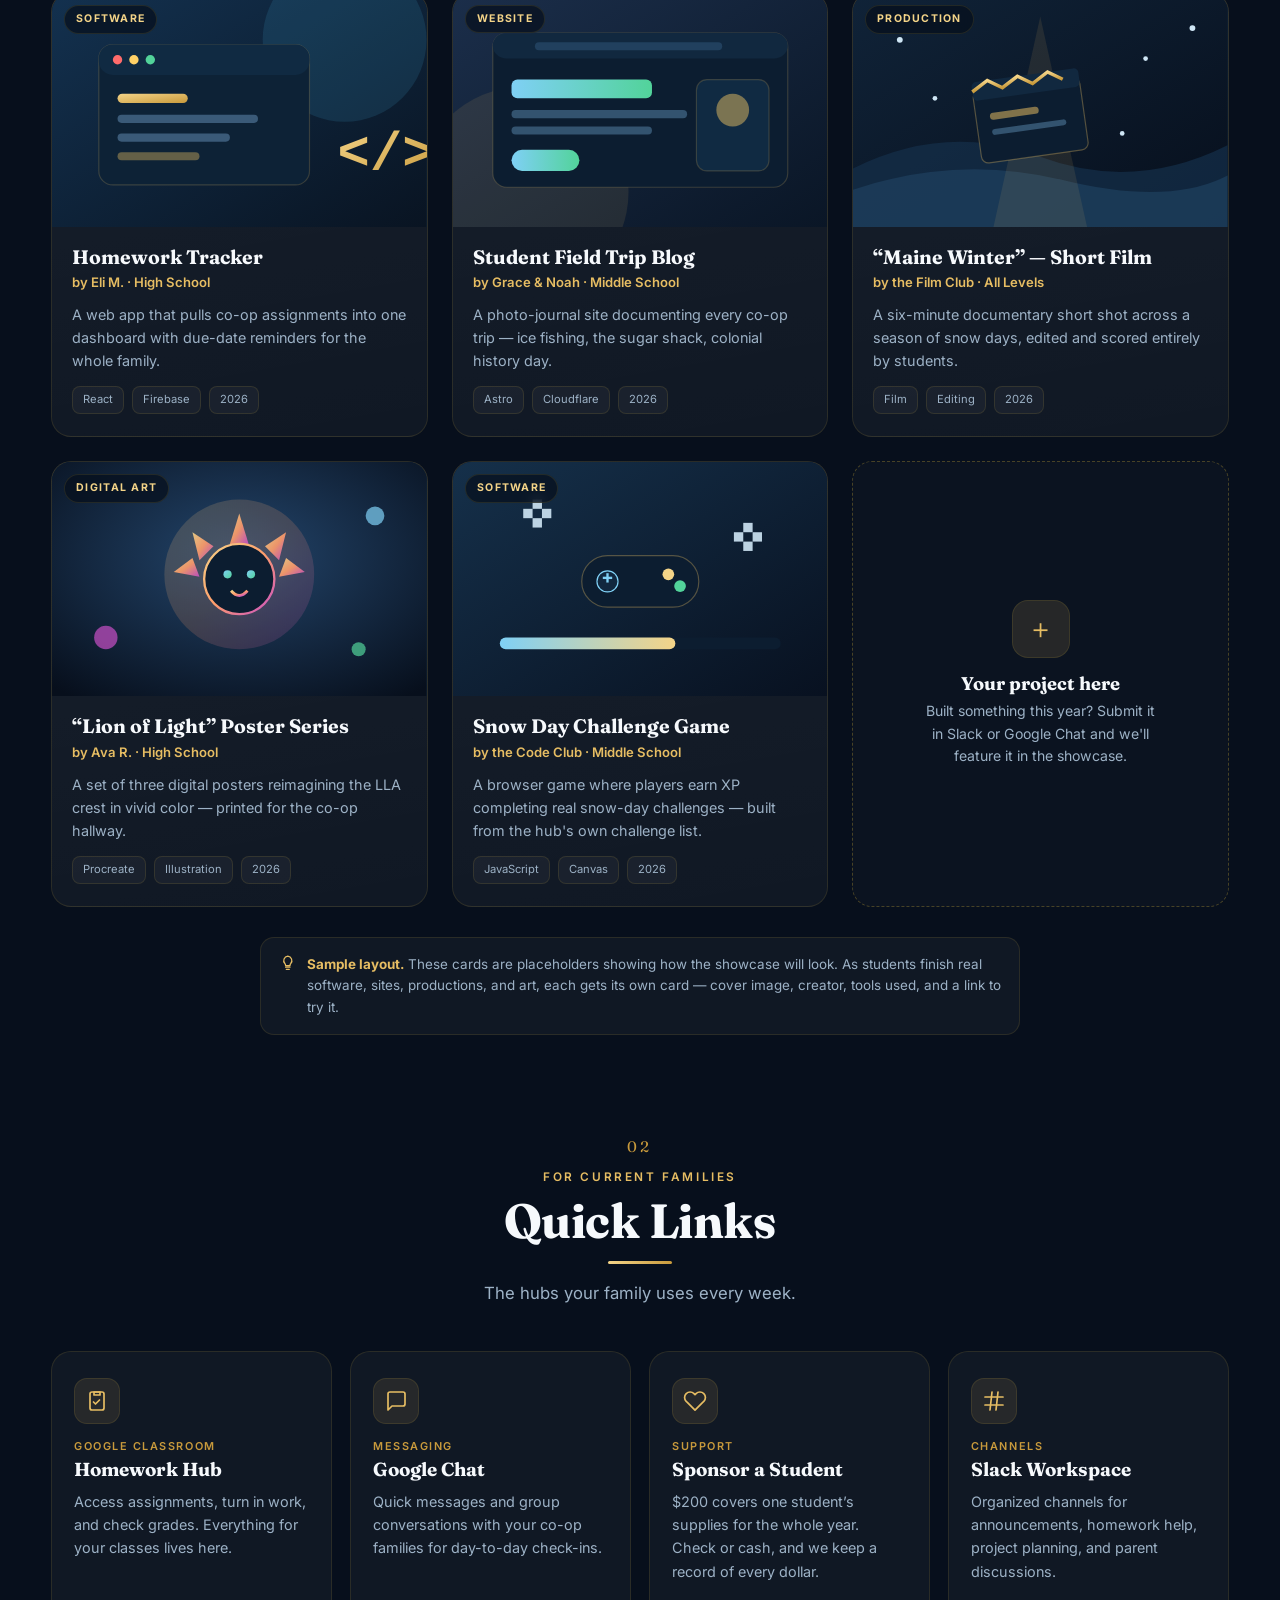
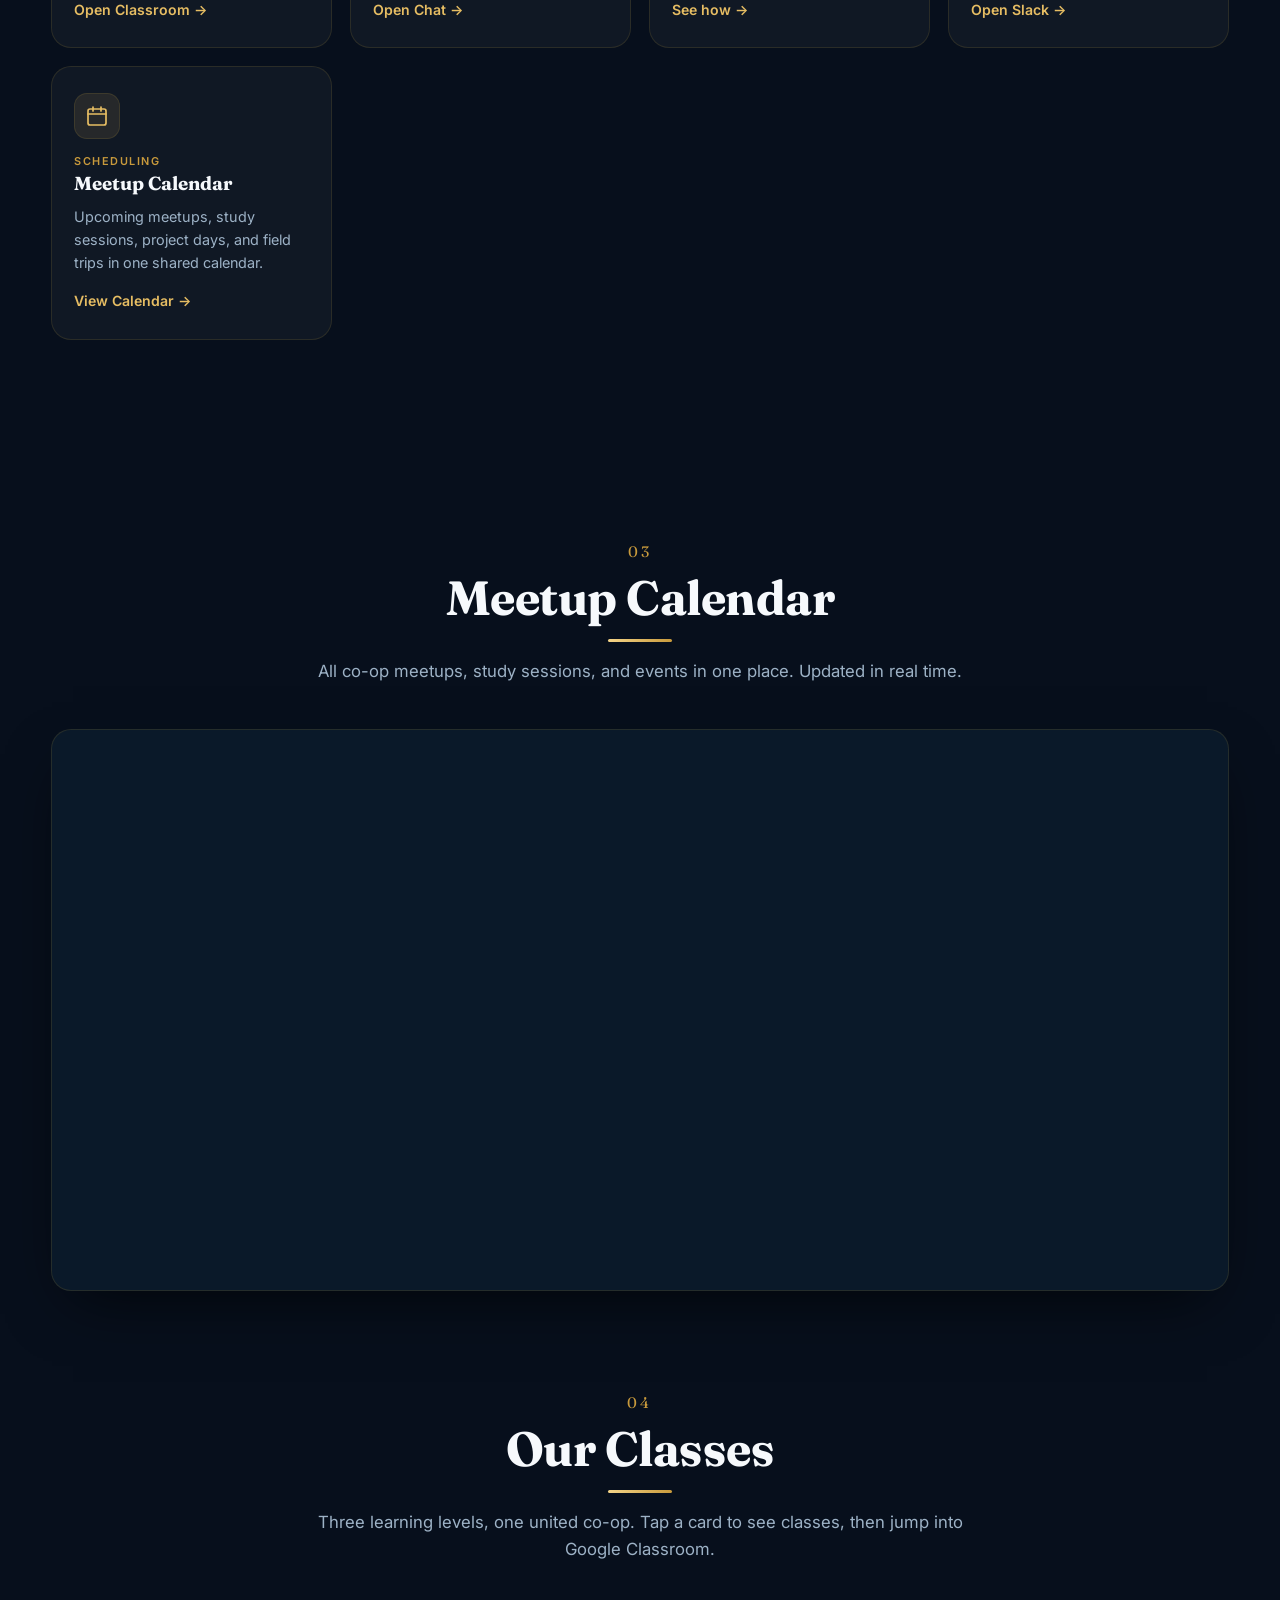
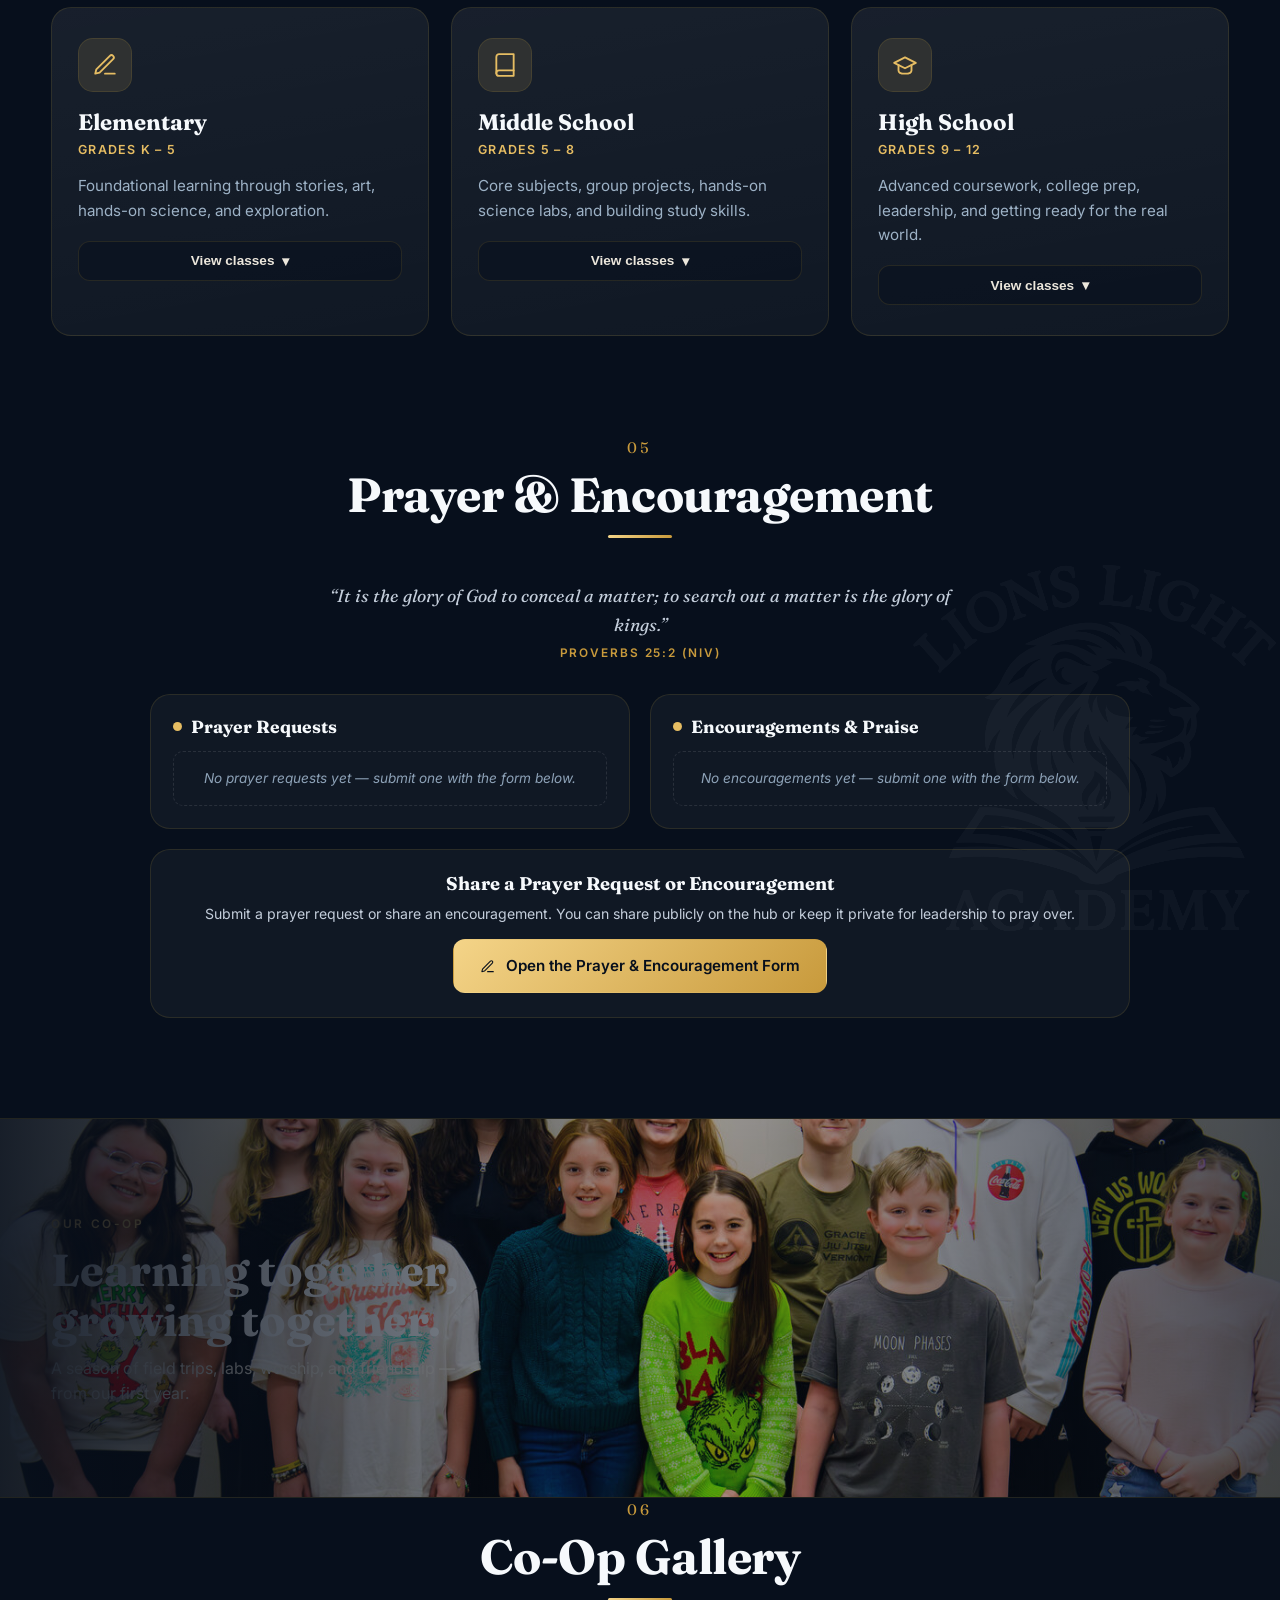
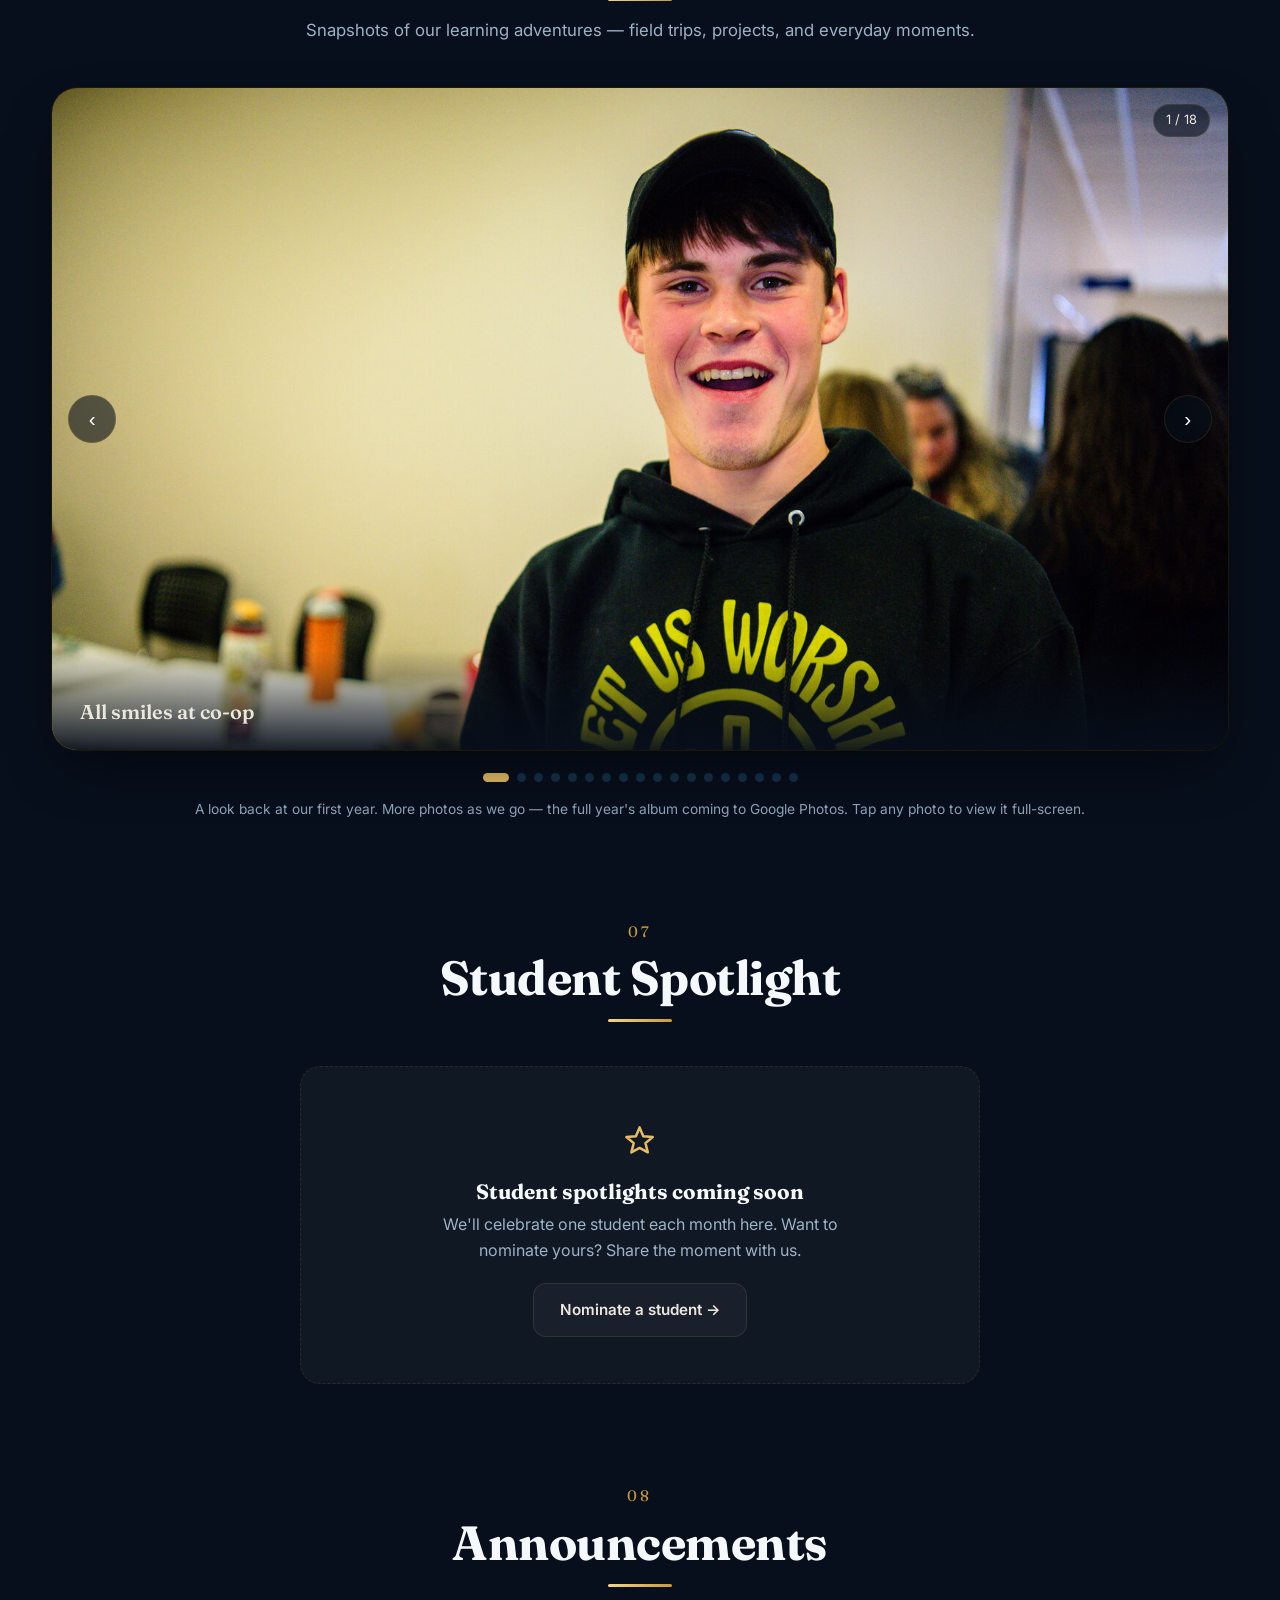
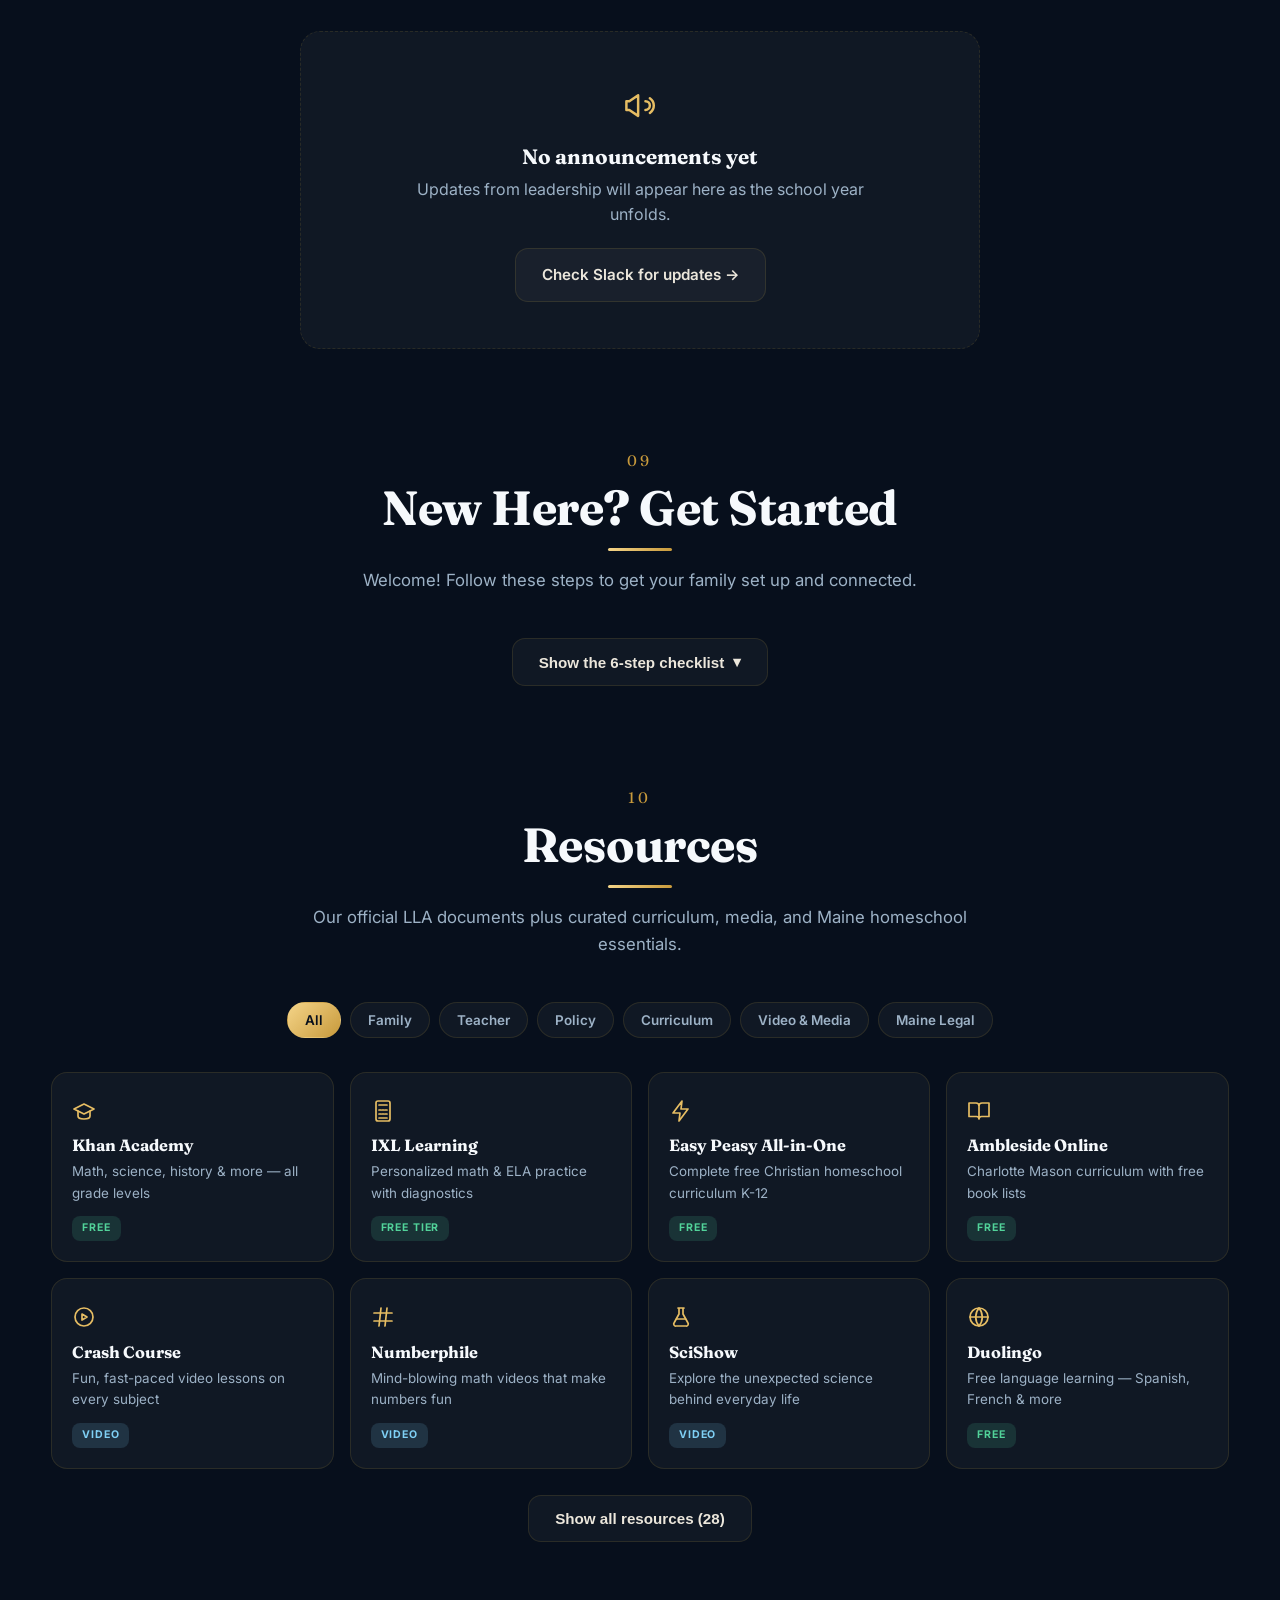
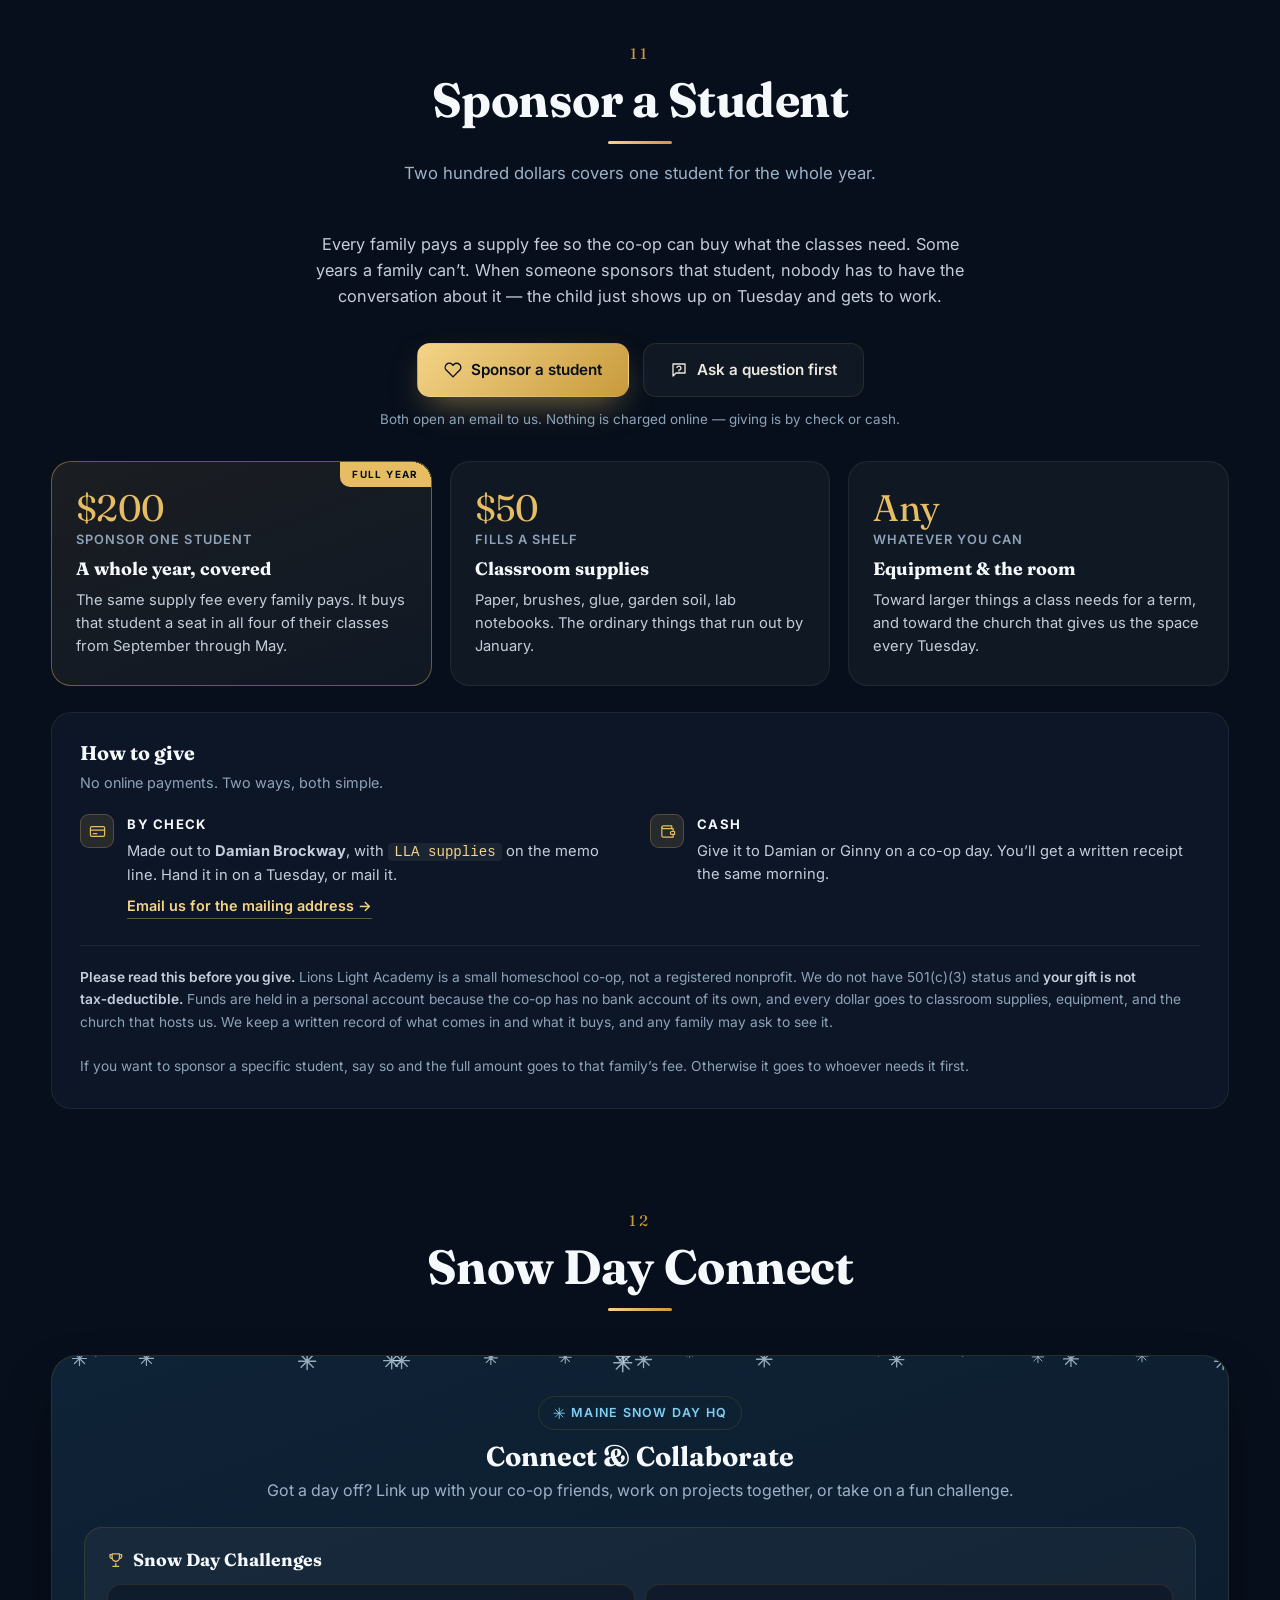
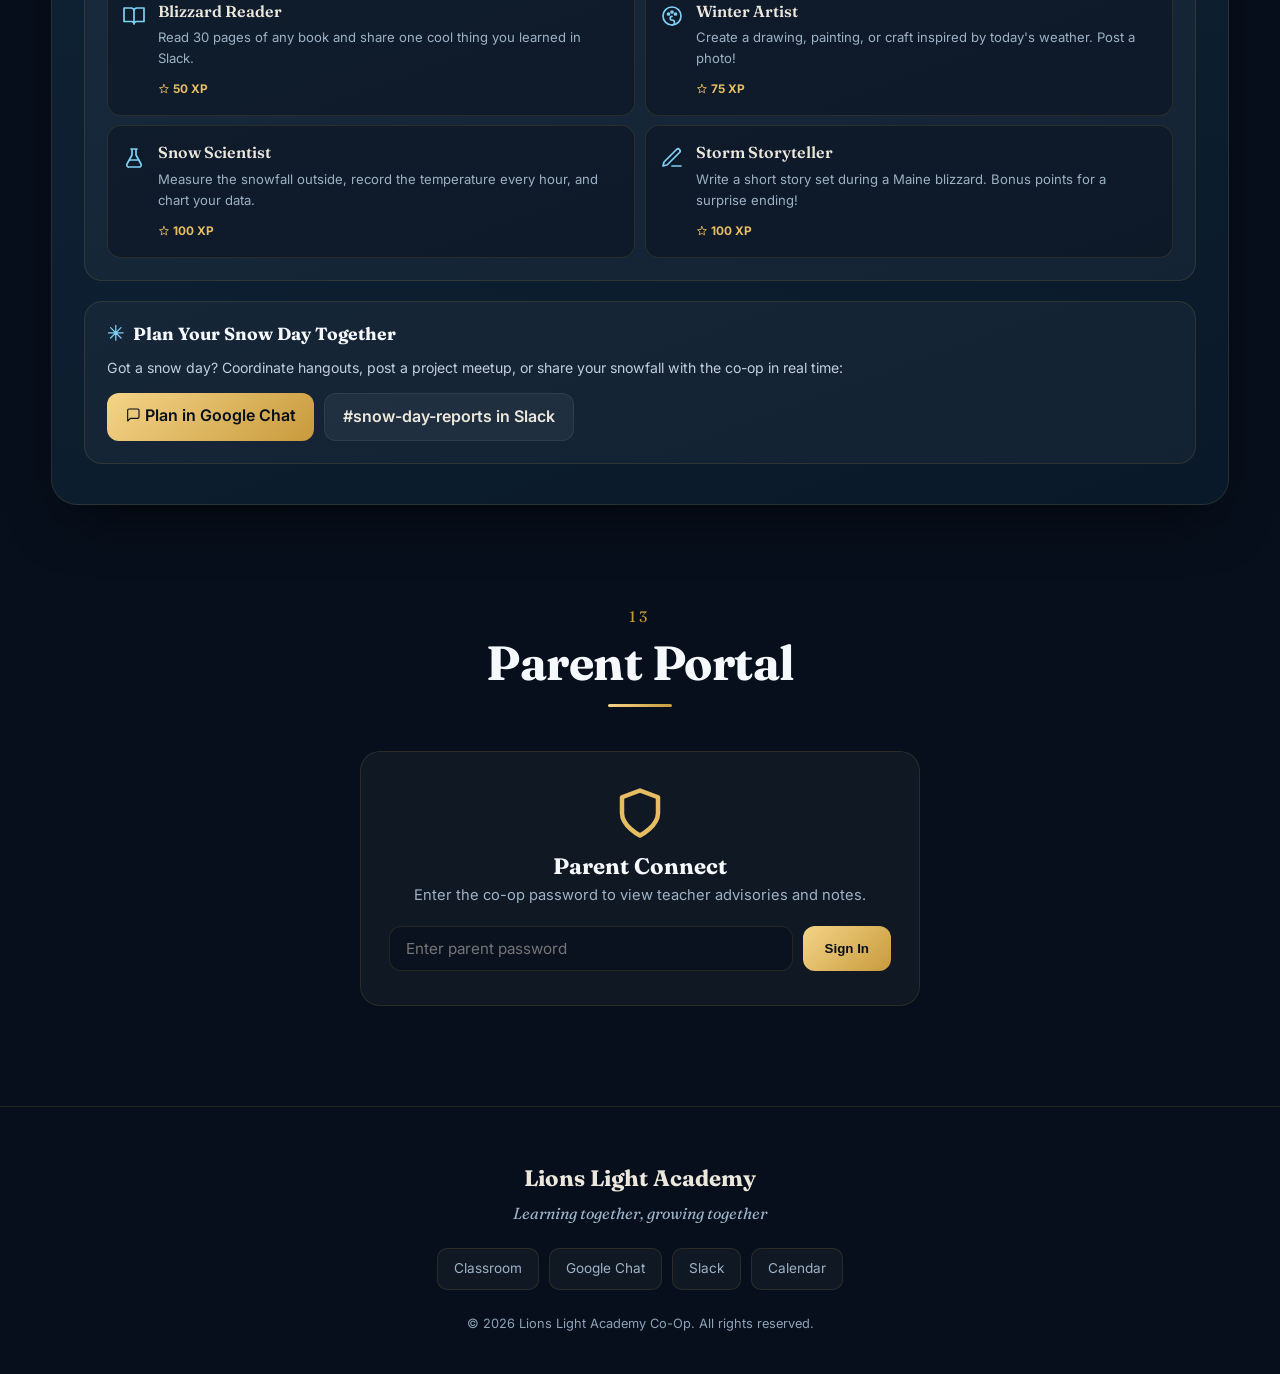
==== commit 5a2d602f: "Add unlisted /kit/ with printable masters; noindex" ====
--- a/index.html
+++ b/index.html
@@ -739,6 +739,7 @@
       <a href="docs/supply-fee-receipt.pdf" target="_blank" class="resource-card" data-category="teacher" data-force-download><span class="resource-icon"><svg class="ico" viewBox="0 0 24 24"><path d="M4 2v20l2.5-1.5L9 22l2.5-1.5L14 22l2.5-1.5L19 22V2l-2.5 1.5L14 2l-2.5 1.5L9 2 6.5 3.5z"/><path d="M8 8h8M8 12h8M8 16h5"/></svg></span><h4>Supply Fee Receipt</h4><p>Blank receipt for co-op leaders &mdash; family copy and co-op record</p><span class="resource-tag tag-pdf">PDF</span></a>
       <a href="docs/parent-packet.pdf" target="_blank" class="resource-card" data-category="family"><span class="resource-icon"><svg class="ico" viewBox="0 0 24 24"><path d="M2 4h7a3 3 0 0 1 3 3v13a2.5 2.5 0 0 0-2.5-2.5H2zM22 4h-7a3 3 0 0 0-3 3v13a2.5 2.5 0 0 1 2.5-2.5H22z"/></svg></span><h4>Parent Packet</h4><p>Welcome, vision, and how the co-op works (v3, 2026&ndash;2027)</p><span class="resource-tag tag-pdf">PDF</span></a>
       <a href="docs/code-of-conduct.pdf" target="_blank" class="resource-card" data-category="family teacher policy"><span class="resource-icon"><svg class="ico" viewBox="0 0 24 24"><path d="M14 2H6a2 2 0 0 0-2 2v16a2 2 0 0 0 2 2h12a2 2 0 0 0 2-2V8z"/><path d="M14 2v6h6M9 13h6M9 17h6"/></svg></span><h4>Code of Conduct</h4><p>Faith-based expectations for students &amp; families (v1.2)</p><span class="resource-tag tag-pdf">PDF</span></a>
+      <a href="docs/student-pledge.pdf" target="_blank" class="resource-card" data-category="family policy"><span class="resource-icon"><svg class="ico" viewBox="0 0 24 24"><path d="M14 2H6a2 2 0 0 0-2 2v16a2 2 0 0 0 2 2h12a2 2 0 0 0 2-2V9z"/><path d="M14 2v7h6"/><path d="M8 17c2-2.6 3-4 4-4s1 3 3 3"/></svg></span><h4>Student Pledge</h4><p>One page for students to read and sign &mdash; the Code of Conduct in their own words</p><span class="resource-tag tag-pdf">PDF</span></a>
       <a href="docs/coop-day-schedule.pdf" target="_blank" class="resource-card" data-category="family"><span class="resource-icon"><svg class="ico" viewBox="0 0 24 24"><rect x="3" y="5" width="18" height="16" rx="2"/><path d="M3 10h18M8 3v4M16 3v4"/></svg></span><h4>Co-Op Day Schedule</h4><p>Daily schedule for the 2026–2027 school year</p><span class="resource-tag tag-pdf">PDF</span></a>
       <a href="docs/maine-homeschool-checklist.pdf" download data-force-download class="resource-card" data-category="family maine"><span class="resource-icon"><svg class="ico" viewBox="0 0 24 24"><rect x="3" y="3" width="18" height="18" rx="2"/><path d="m8 12 3 3 5-6"/></svg></span><h4>Maine Homeschool Checklist</h4><p>Documentation requirements for Maine homeschool families</p><span class="resource-tag tag-pdf">PDF</span></a>
       <a href="docs/hs-credit-summary.pdf" download data-force-download class="resource-card" data-category="family"><span class="resource-icon"><svg class="ico" viewBox="0 0 24 24"><path d="M22 10 12 5 2 10l10 5 10-5z"/><path d="M6 12v5c0 1.8 2.7 3 6 3s6-1.2 6-3v-5"/></svg></span><h4>HS Credit Summary</h4><p>High school credit tracker &amp; parent submission sheet</p><span class="resource-tag tag-pdf">PDF</span></a>
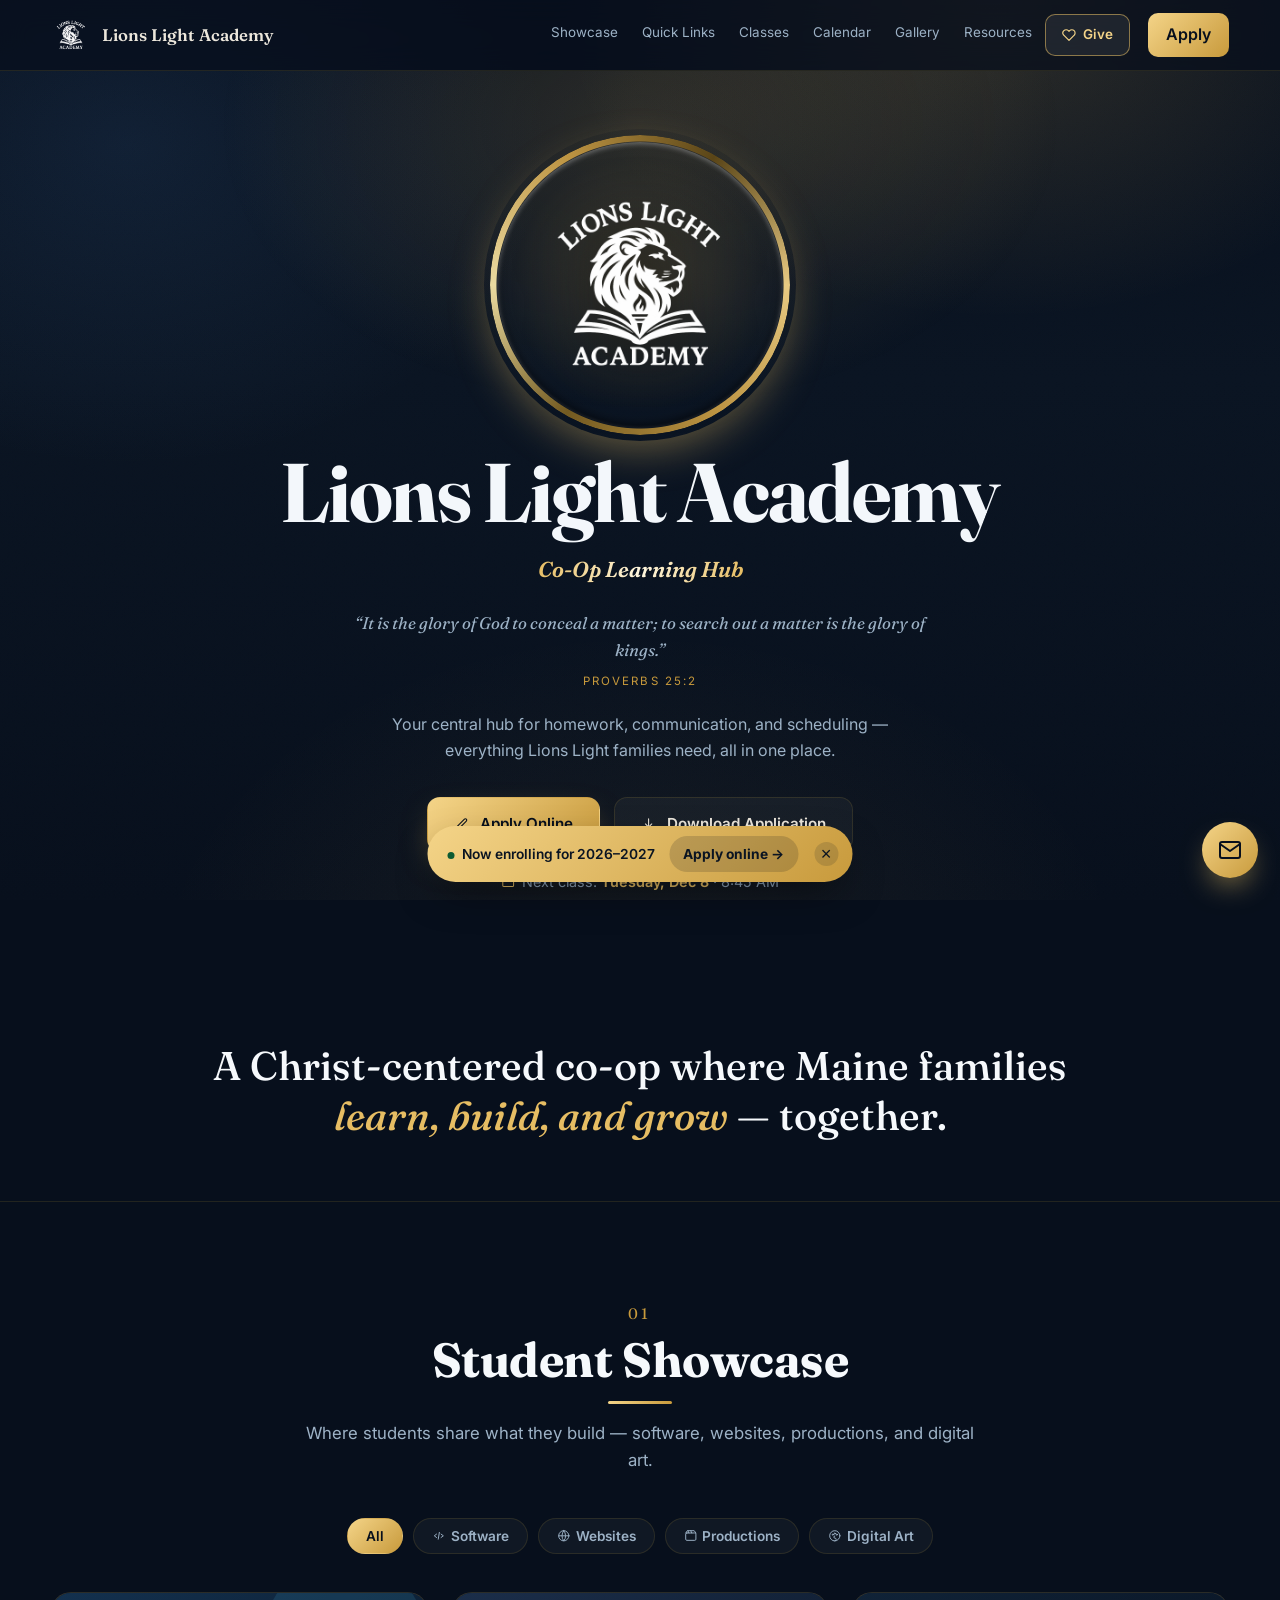
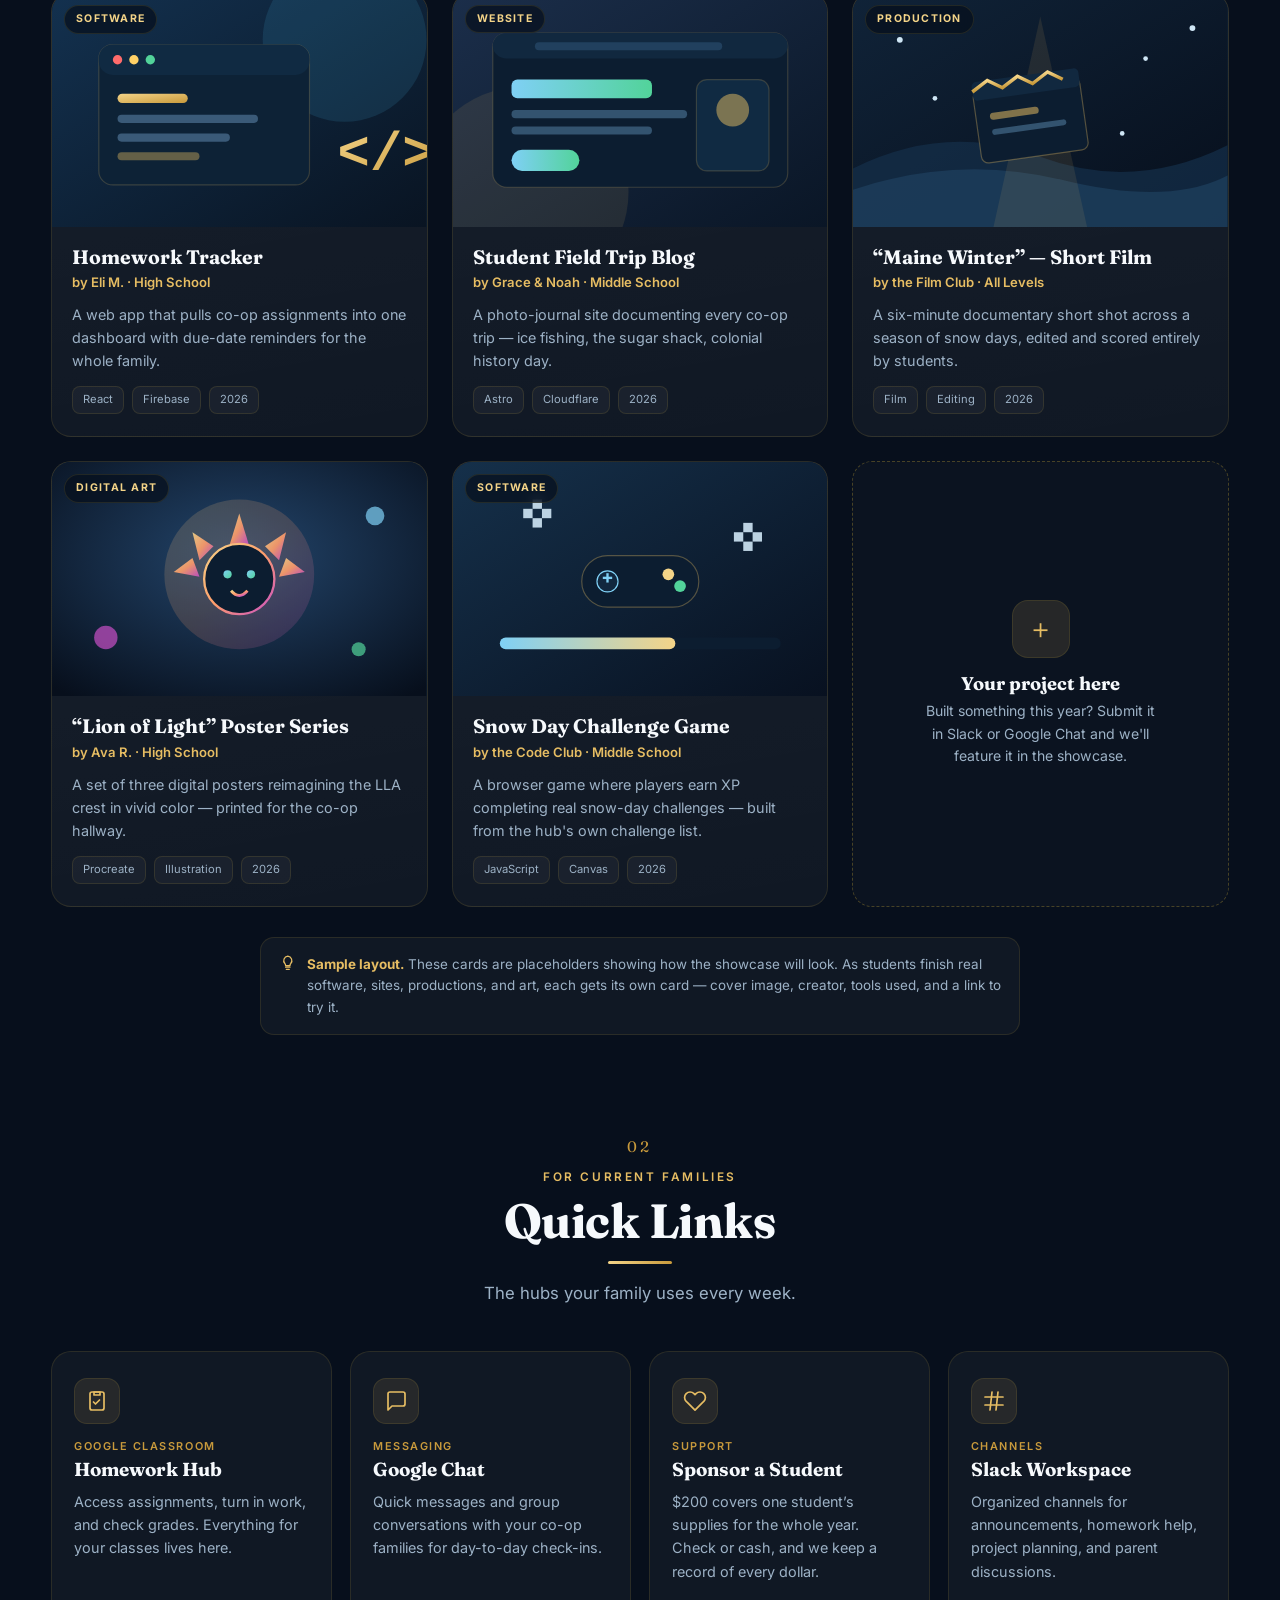
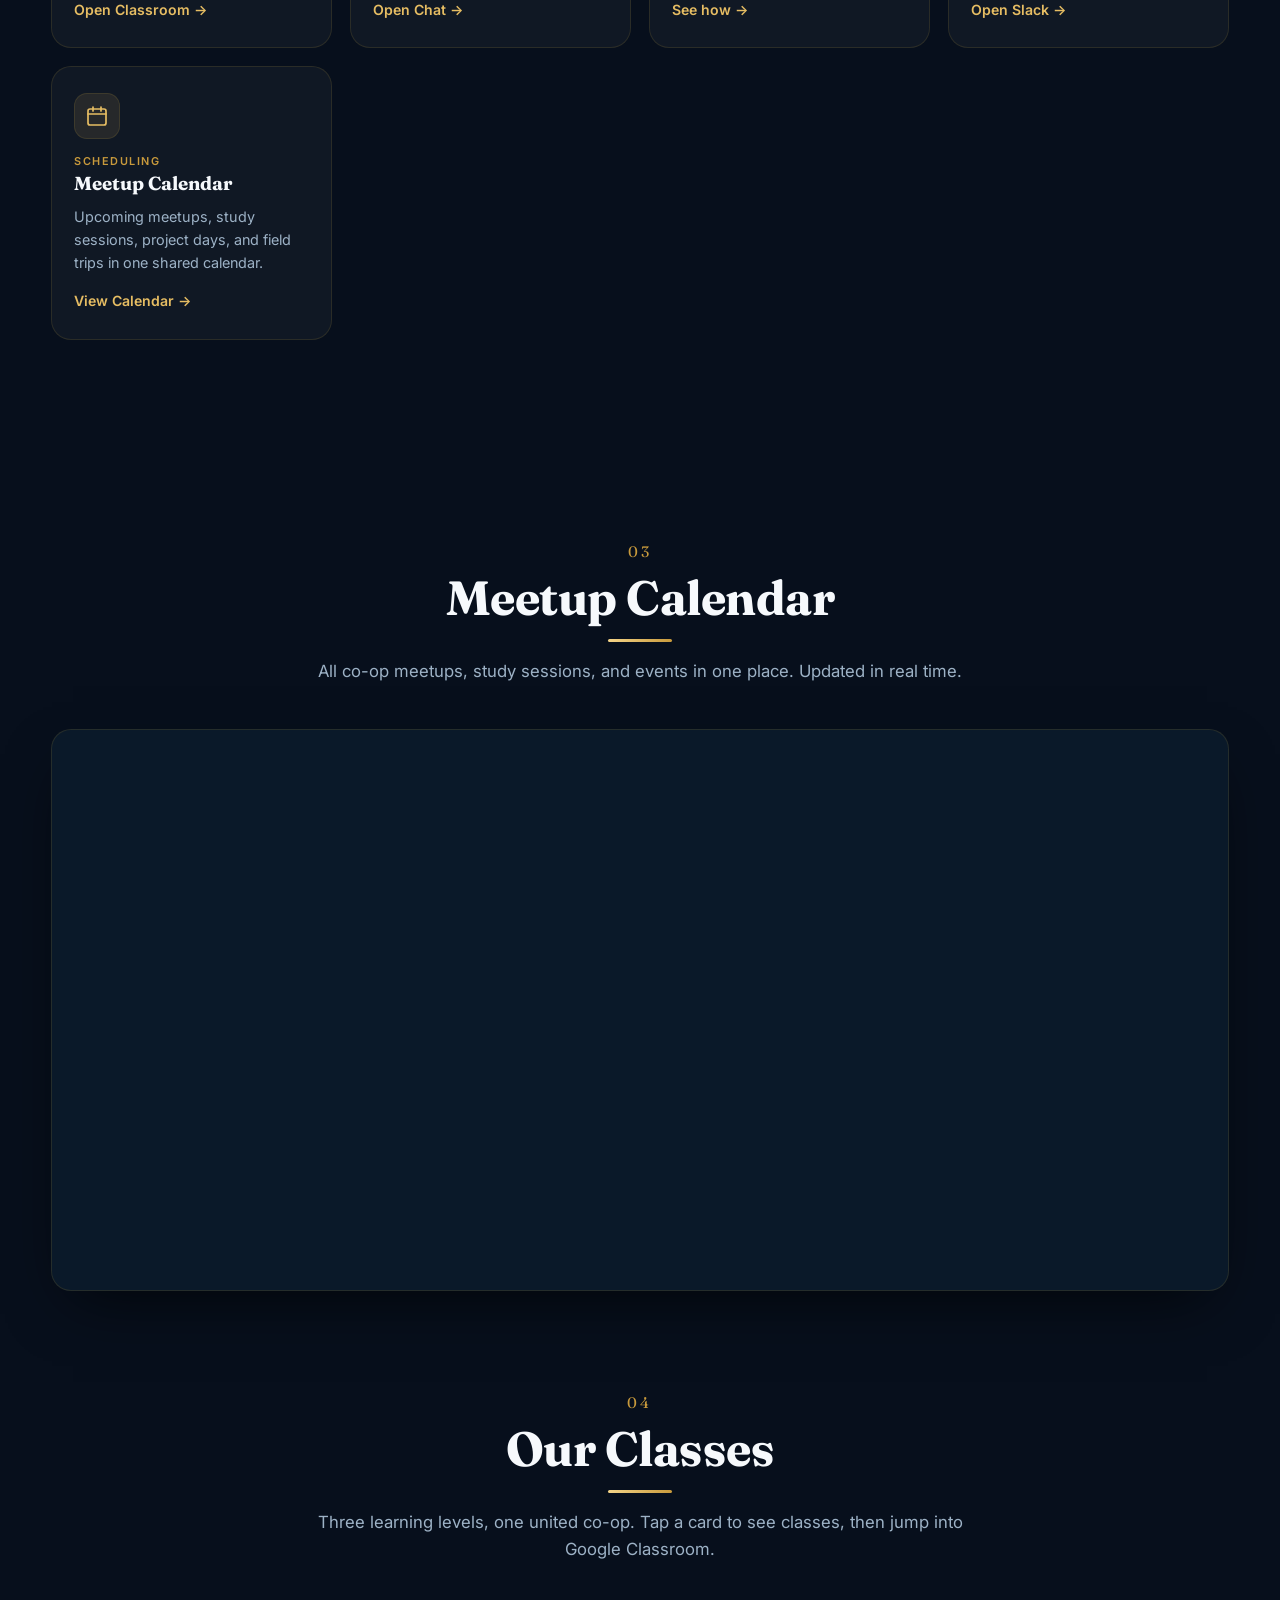
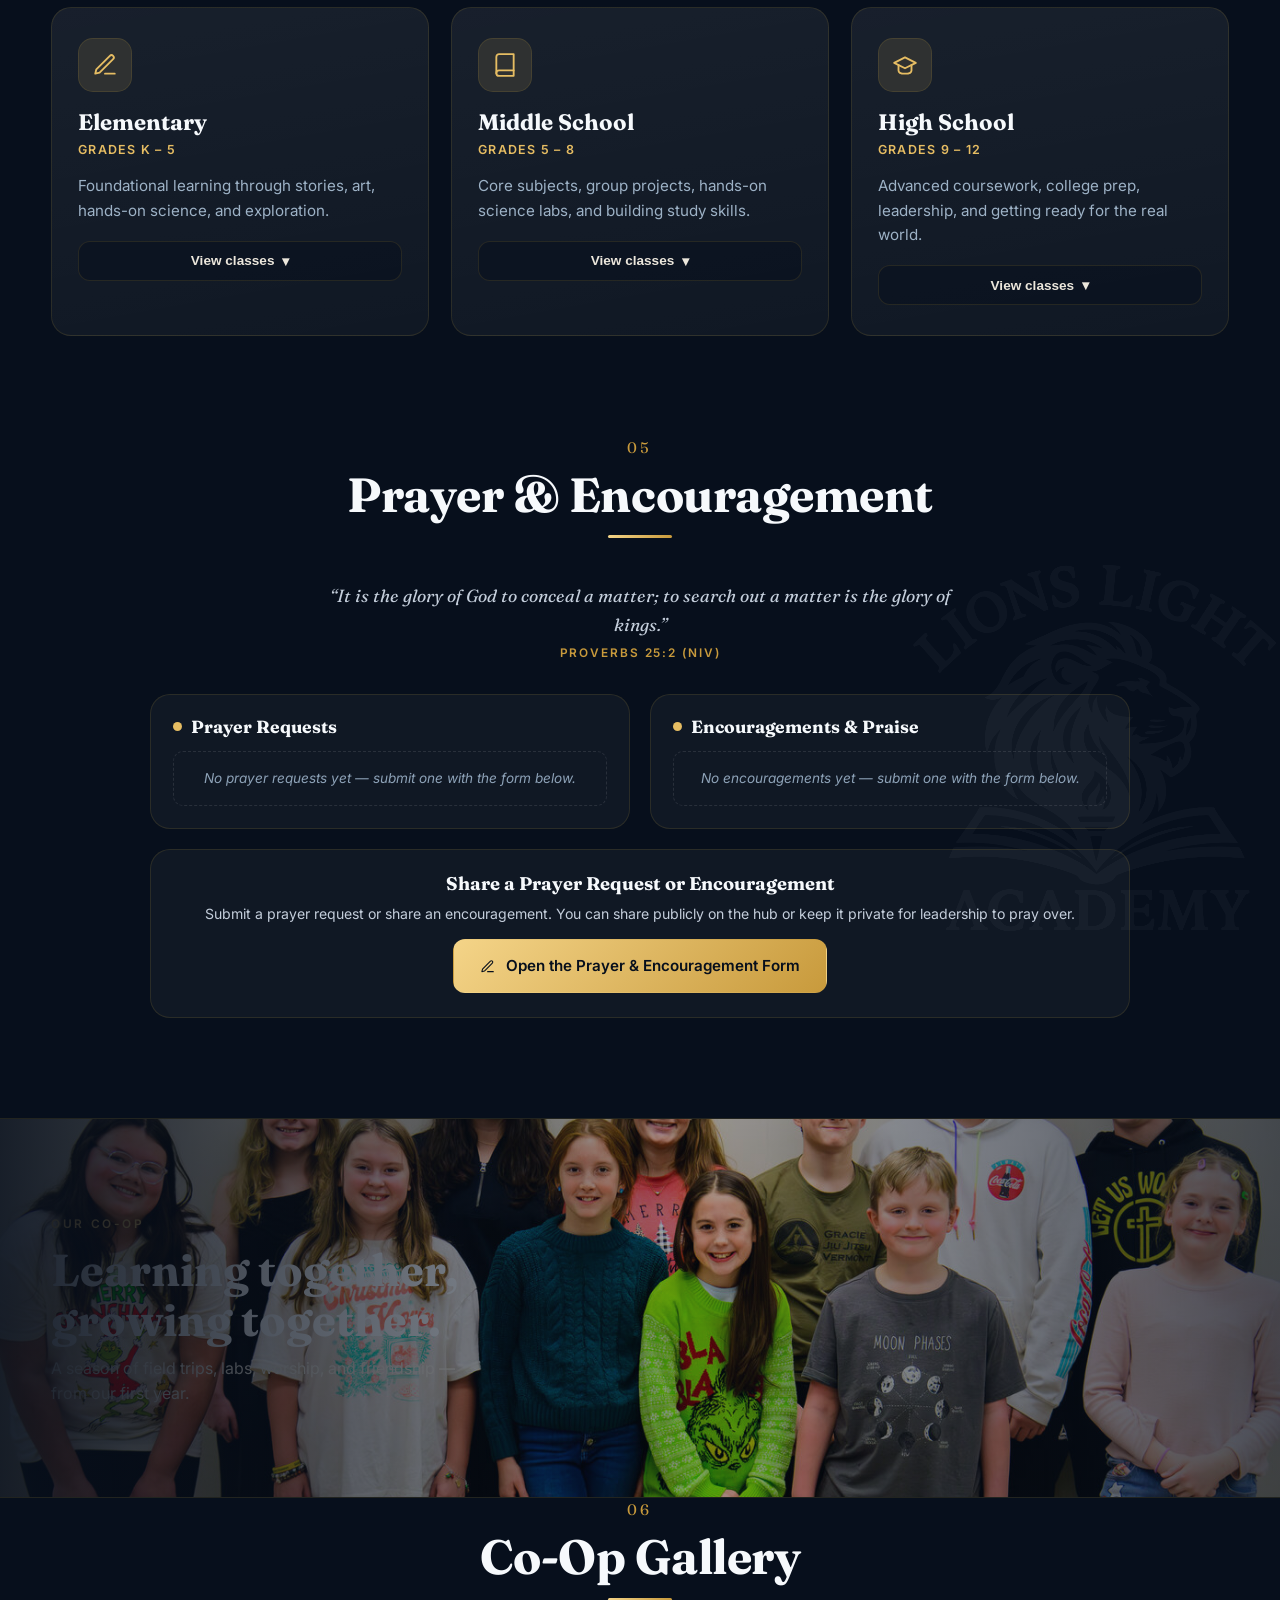
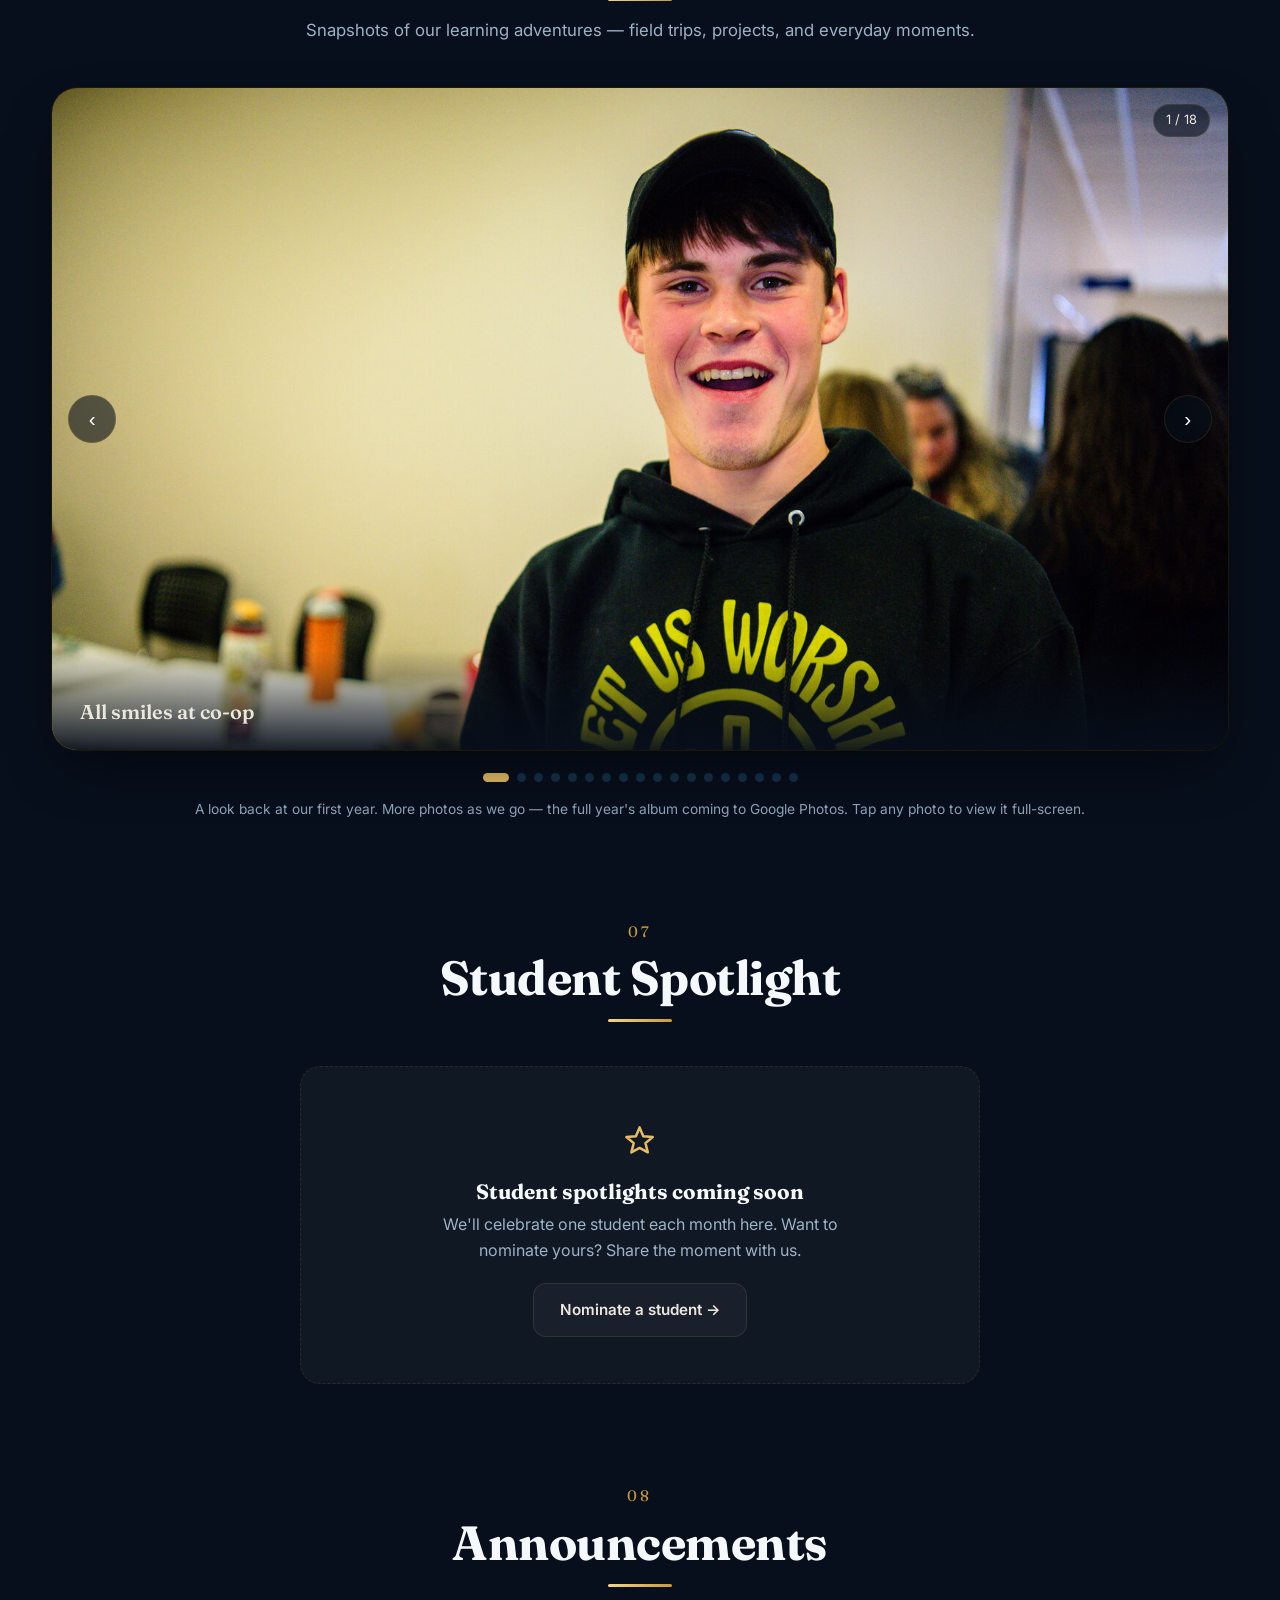
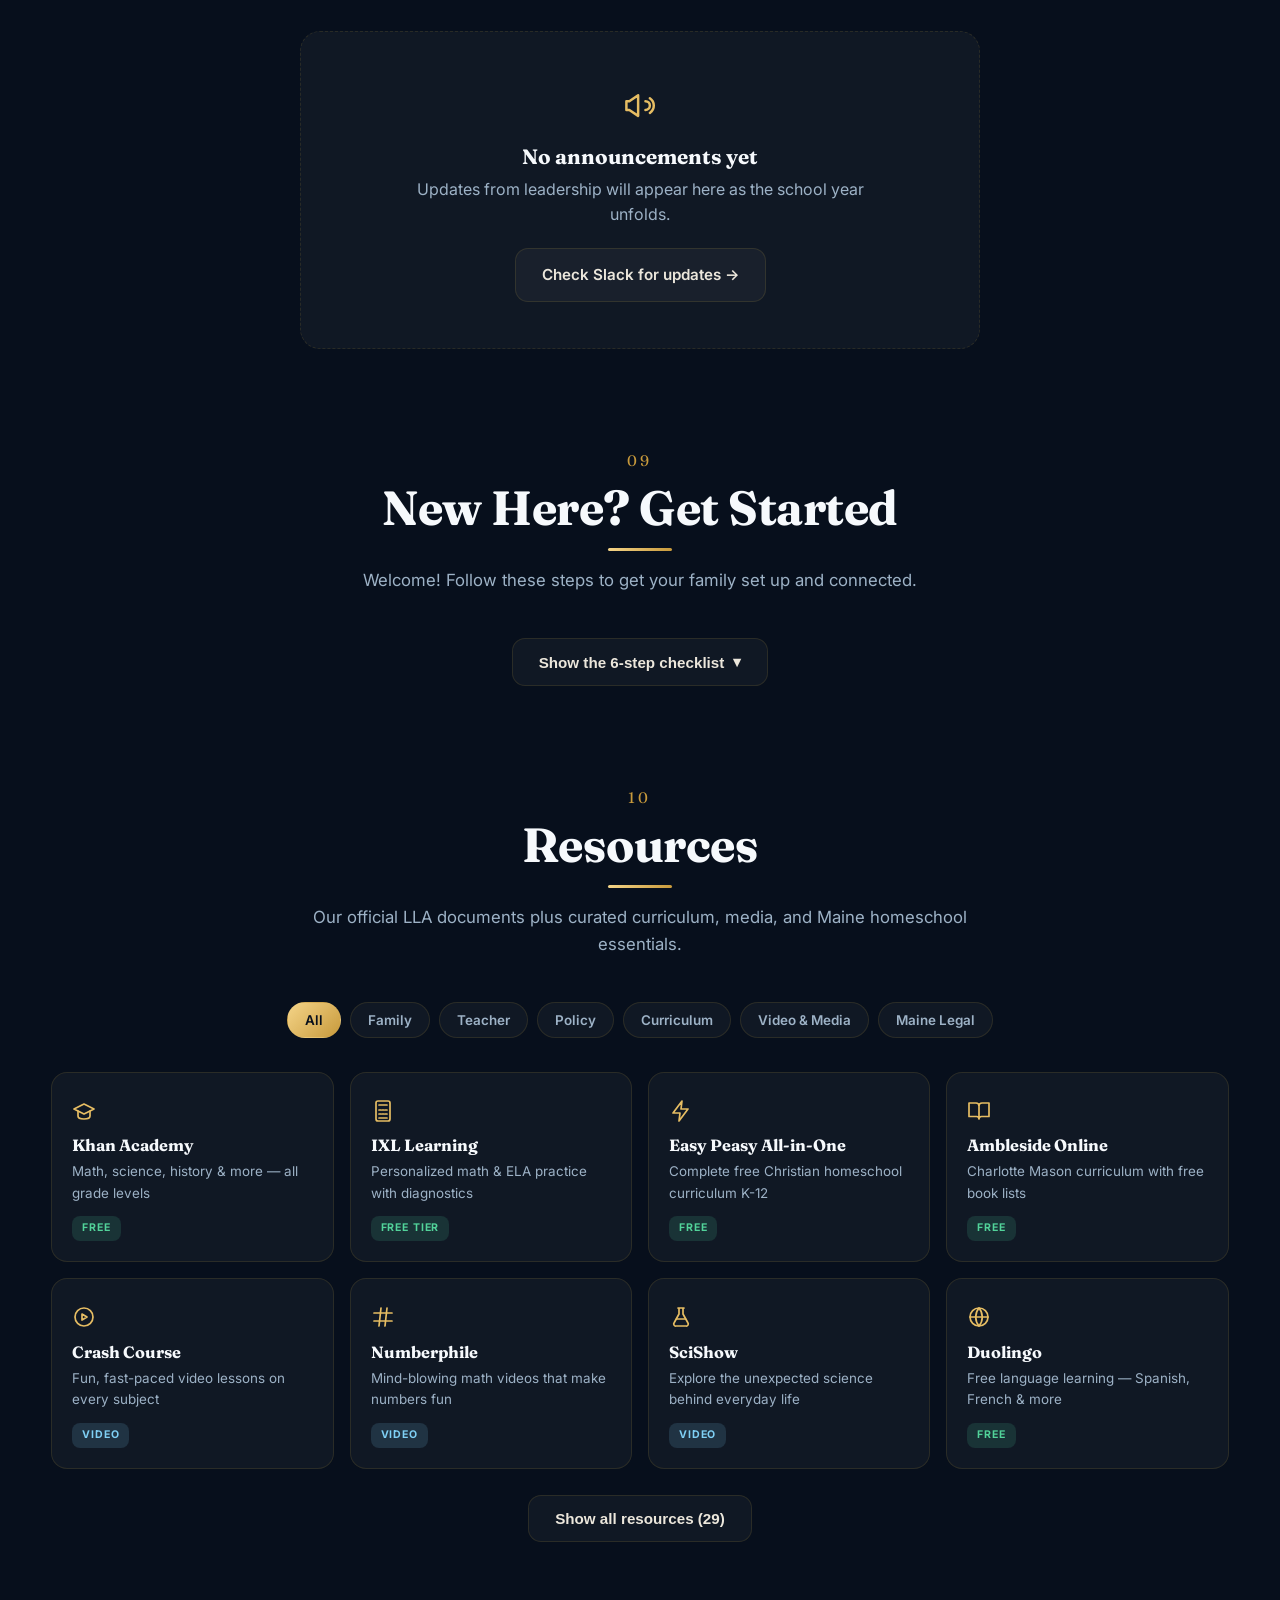
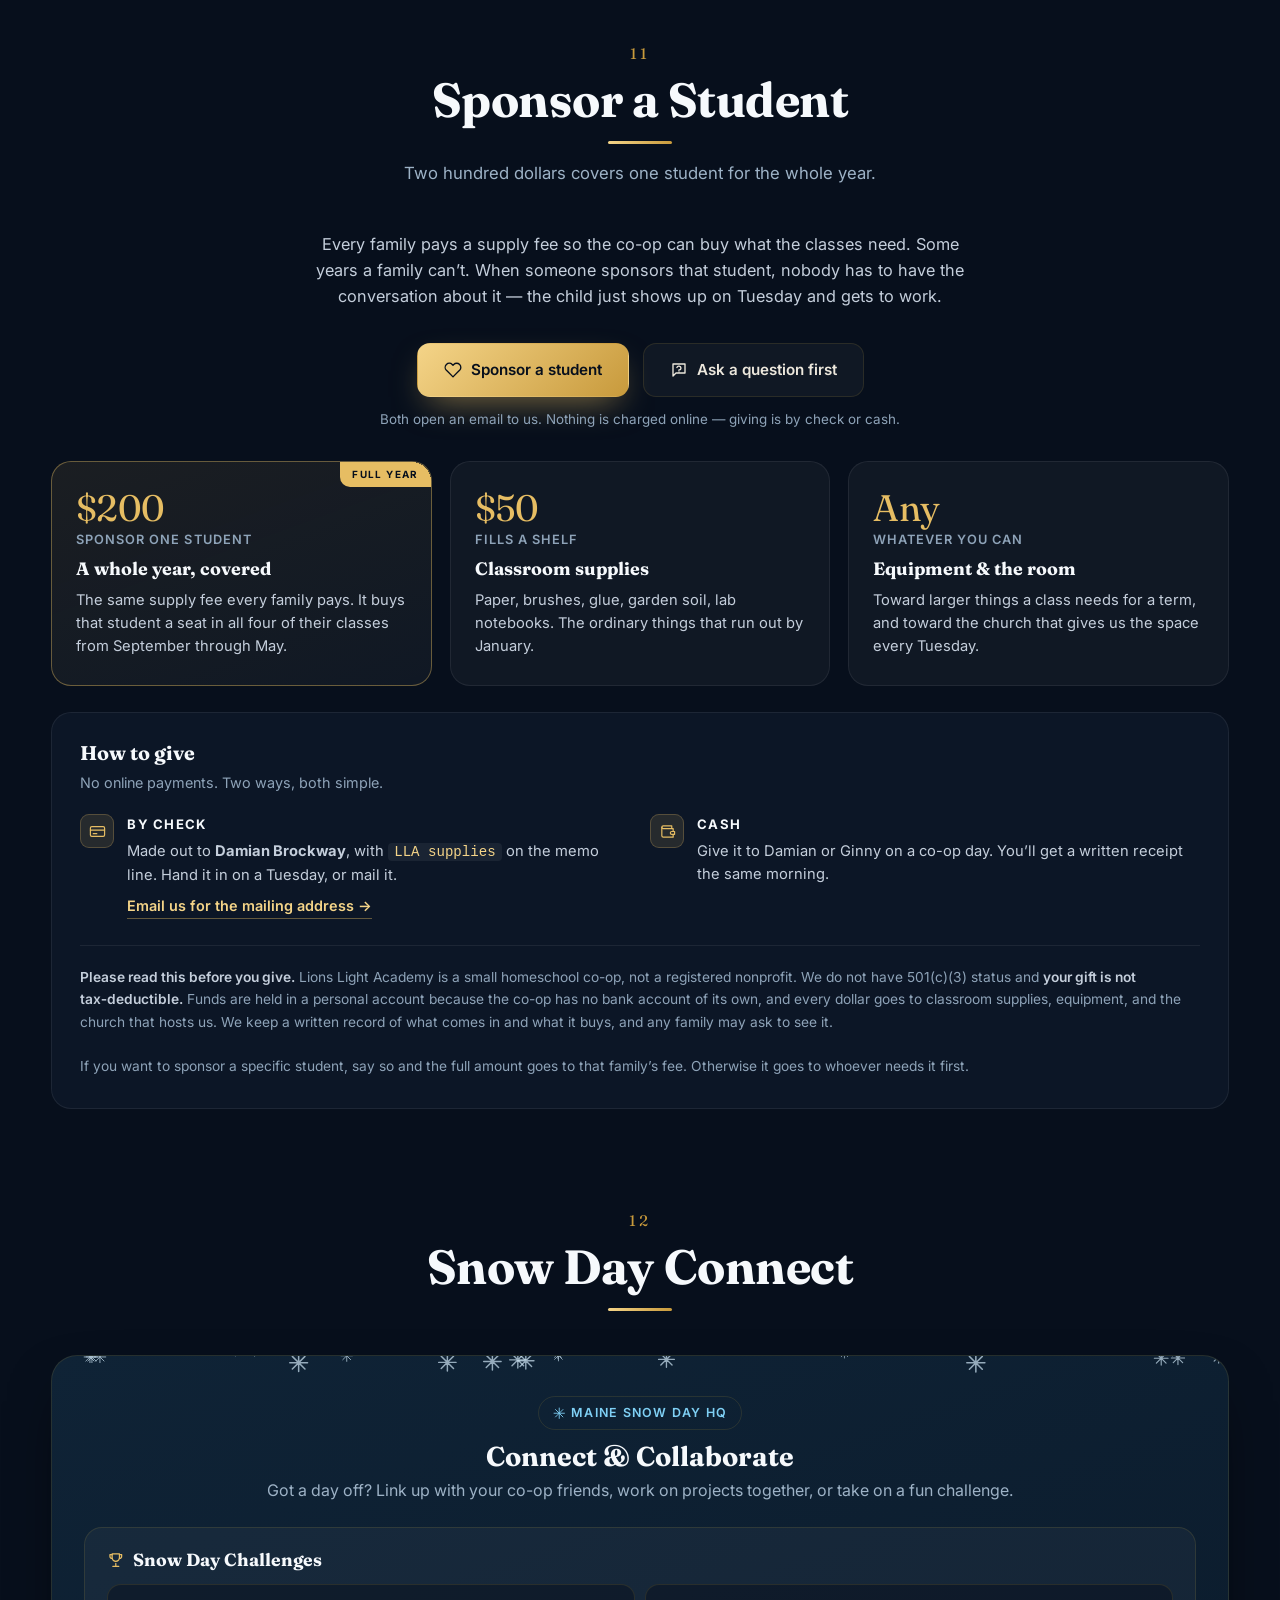
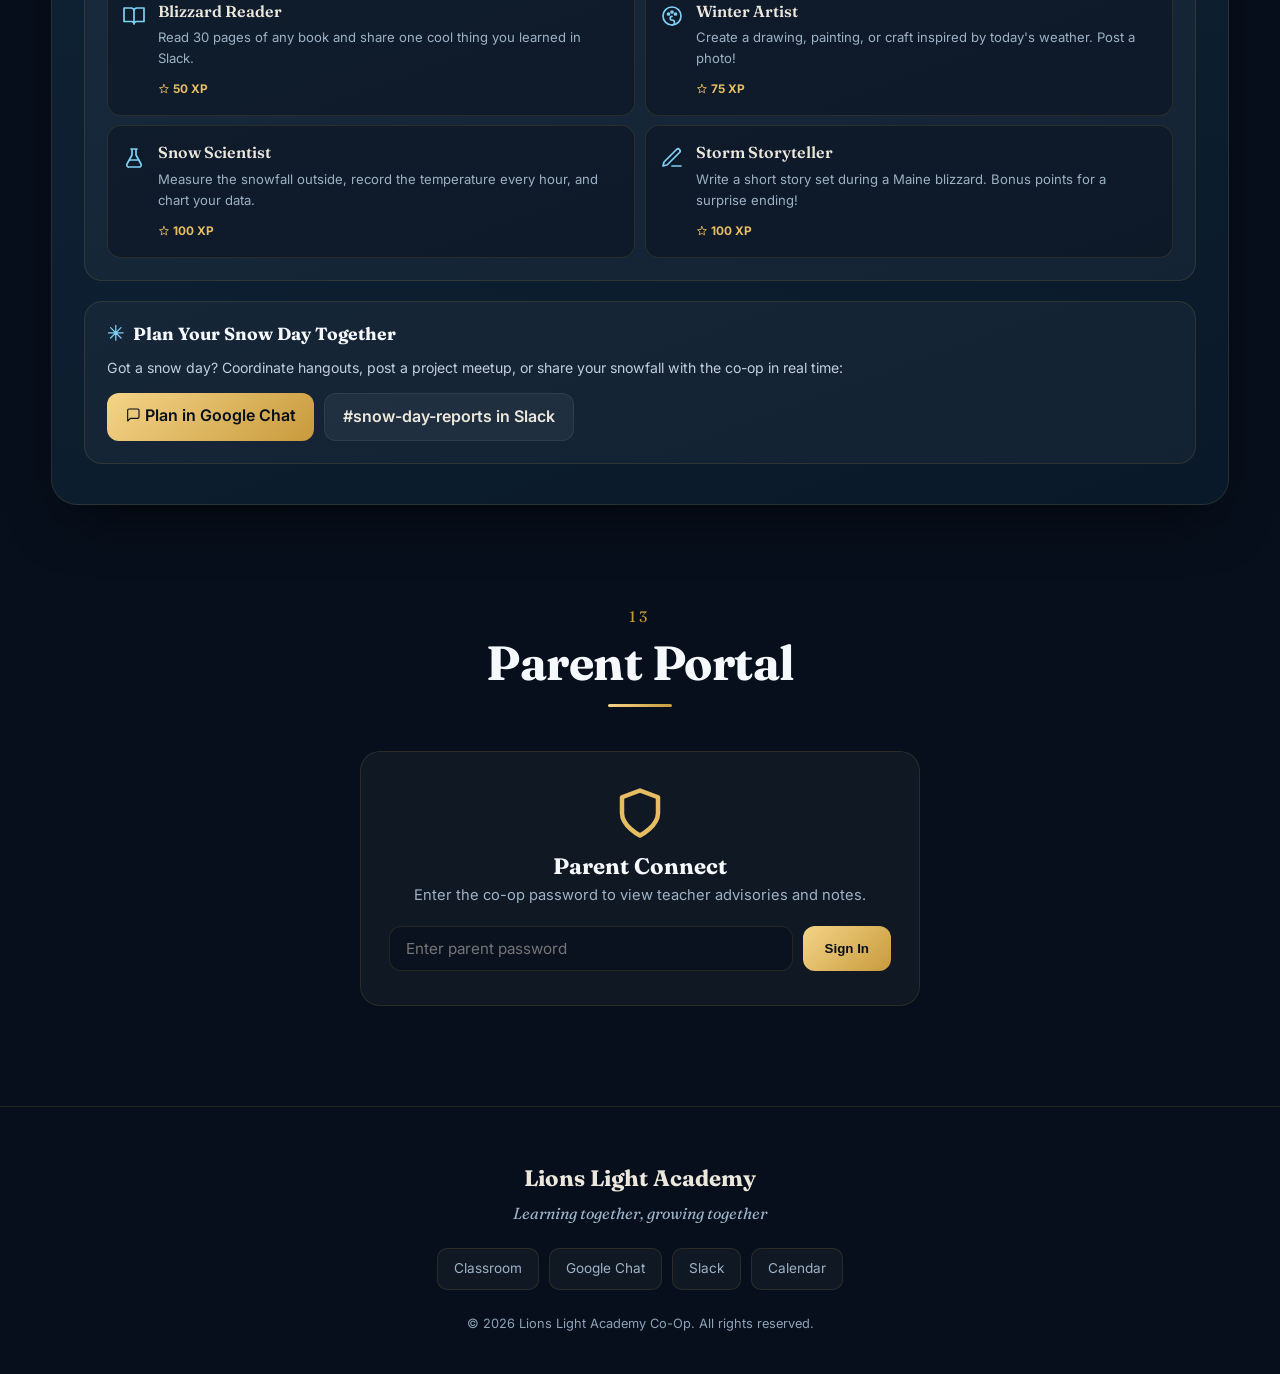
==== commit 485564d7: "Add family Classroom guide; incident + warning records; policy v1.2.1" ====
--- a/index.html
+++ b/index.html
@@ -740,6 +740,7 @@
       <a href="docs/parent-packet.pdf" target="_blank" class="resource-card" data-category="family"><span class="resource-icon"><svg class="ico" viewBox="0 0 24 24"><path d="M2 4h7a3 3 0 0 1 3 3v13a2.5 2.5 0 0 0-2.5-2.5H2zM22 4h-7a3 3 0 0 0-3 3v13a2.5 2.5 0 0 1 2.5-2.5H22z"/></svg></span><h4>Parent Packet</h4><p>Welcome, vision, and how the co-op works (v3, 2026&ndash;2027)</p><span class="resource-tag tag-pdf">PDF</span></a>
       <a href="docs/code-of-conduct.pdf" target="_blank" class="resource-card" data-category="family teacher policy"><span class="resource-icon"><svg class="ico" viewBox="0 0 24 24"><path d="M14 2H6a2 2 0 0 0-2 2v16a2 2 0 0 0 2 2h12a2 2 0 0 0 2-2V8z"/><path d="M14 2v6h6M9 13h6M9 17h6"/></svg></span><h4>Code of Conduct</h4><p>Faith-based expectations for students &amp; families (v1.2)</p><span class="resource-tag tag-pdf">PDF</span></a>
       <a href="docs/student-pledge.pdf" target="_blank" class="resource-card" data-category="family policy"><span class="resource-icon"><svg class="ico" viewBox="0 0 24 24"><path d="M14 2H6a2 2 0 0 0-2 2v16a2 2 0 0 0 2 2h12a2 2 0 0 0 2-2V9z"/><path d="M14 2v7h6"/><path d="M8 17c2-2.6 3-4 4-4s1 3 3 3"/></svg></span><h4>Student Pledge</h4><p>One page for students to read and sign &mdash; the Code of Conduct in their own words</p><span class="resource-tag tag-pdf">PDF</span></a>
+      <a href="docs/classroom-family-guide.pdf" target="_blank" class="resource-card" data-category="family"><span class="resource-icon"><svg class="ico" viewBox="0 0 24 24"><rect x="2" y="4" width="20" height="14" rx="2"/><path d="M8 20h8M12 18v2"/><path d="M7 9l3 2-3 2M13 13h4"/></svg></span><h4>Google Classroom &mdash; Families</h4><p>Get the app, join the class, and check it Wednesday, Friday, Monday</p><span class="resource-tag tag-pdf">PDF</span></a>
       <a href="docs/coop-day-schedule.pdf" target="_blank" class="resource-card" data-category="family"><span class="resource-icon"><svg class="ico" viewBox="0 0 24 24"><rect x="3" y="5" width="18" height="16" rx="2"/><path d="M3 10h18M8 3v4M16 3v4"/></svg></span><h4>Co-Op Day Schedule</h4><p>Daily schedule for the 2026–2027 school year</p><span class="resource-tag tag-pdf">PDF</span></a>
       <a href="docs/maine-homeschool-checklist.pdf" download data-force-download class="resource-card" data-category="family maine"><span class="resource-icon"><svg class="ico" viewBox="0 0 24 24"><rect x="3" y="3" width="18" height="18" rx="2"/><path d="m8 12 3 3 5-6"/></svg></span><h4>Maine Homeschool Checklist</h4><p>Documentation requirements for Maine homeschool families</p><span class="resource-tag tag-pdf">PDF</span></a>
       <a href="docs/hs-credit-summary.pdf" download data-force-download class="resource-card" data-category="family"><span class="resource-icon"><svg class="ico" viewBox="0 0 24 24"><path d="M22 10 12 5 2 10l10 5 10-5z"/><path d="M6 12v5c0 1.8 2.7 3 6 3s6-1.2 6-3v-5"/></svg></span><h4>HS Credit Summary</h4><p>High school credit tracker &amp; parent submission sheet</p><span class="resource-tag tag-pdf">PDF</span></a>
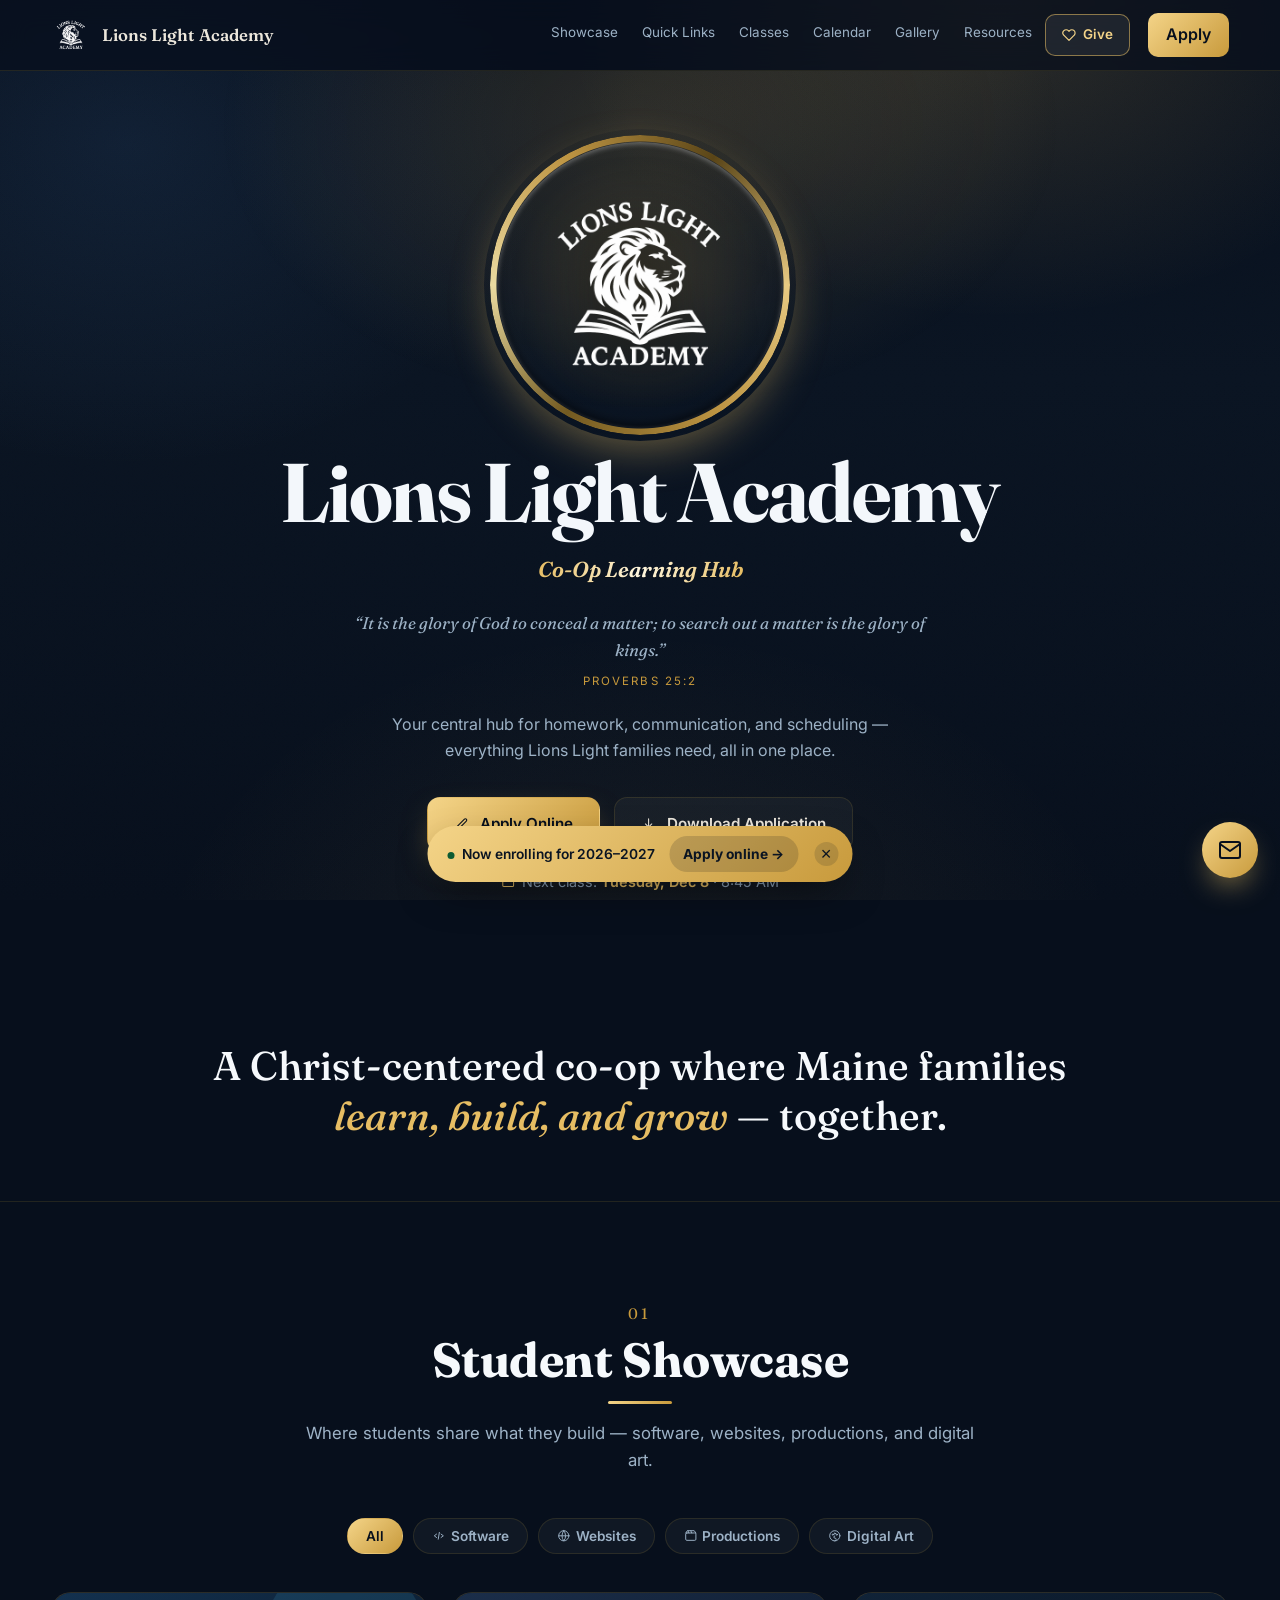
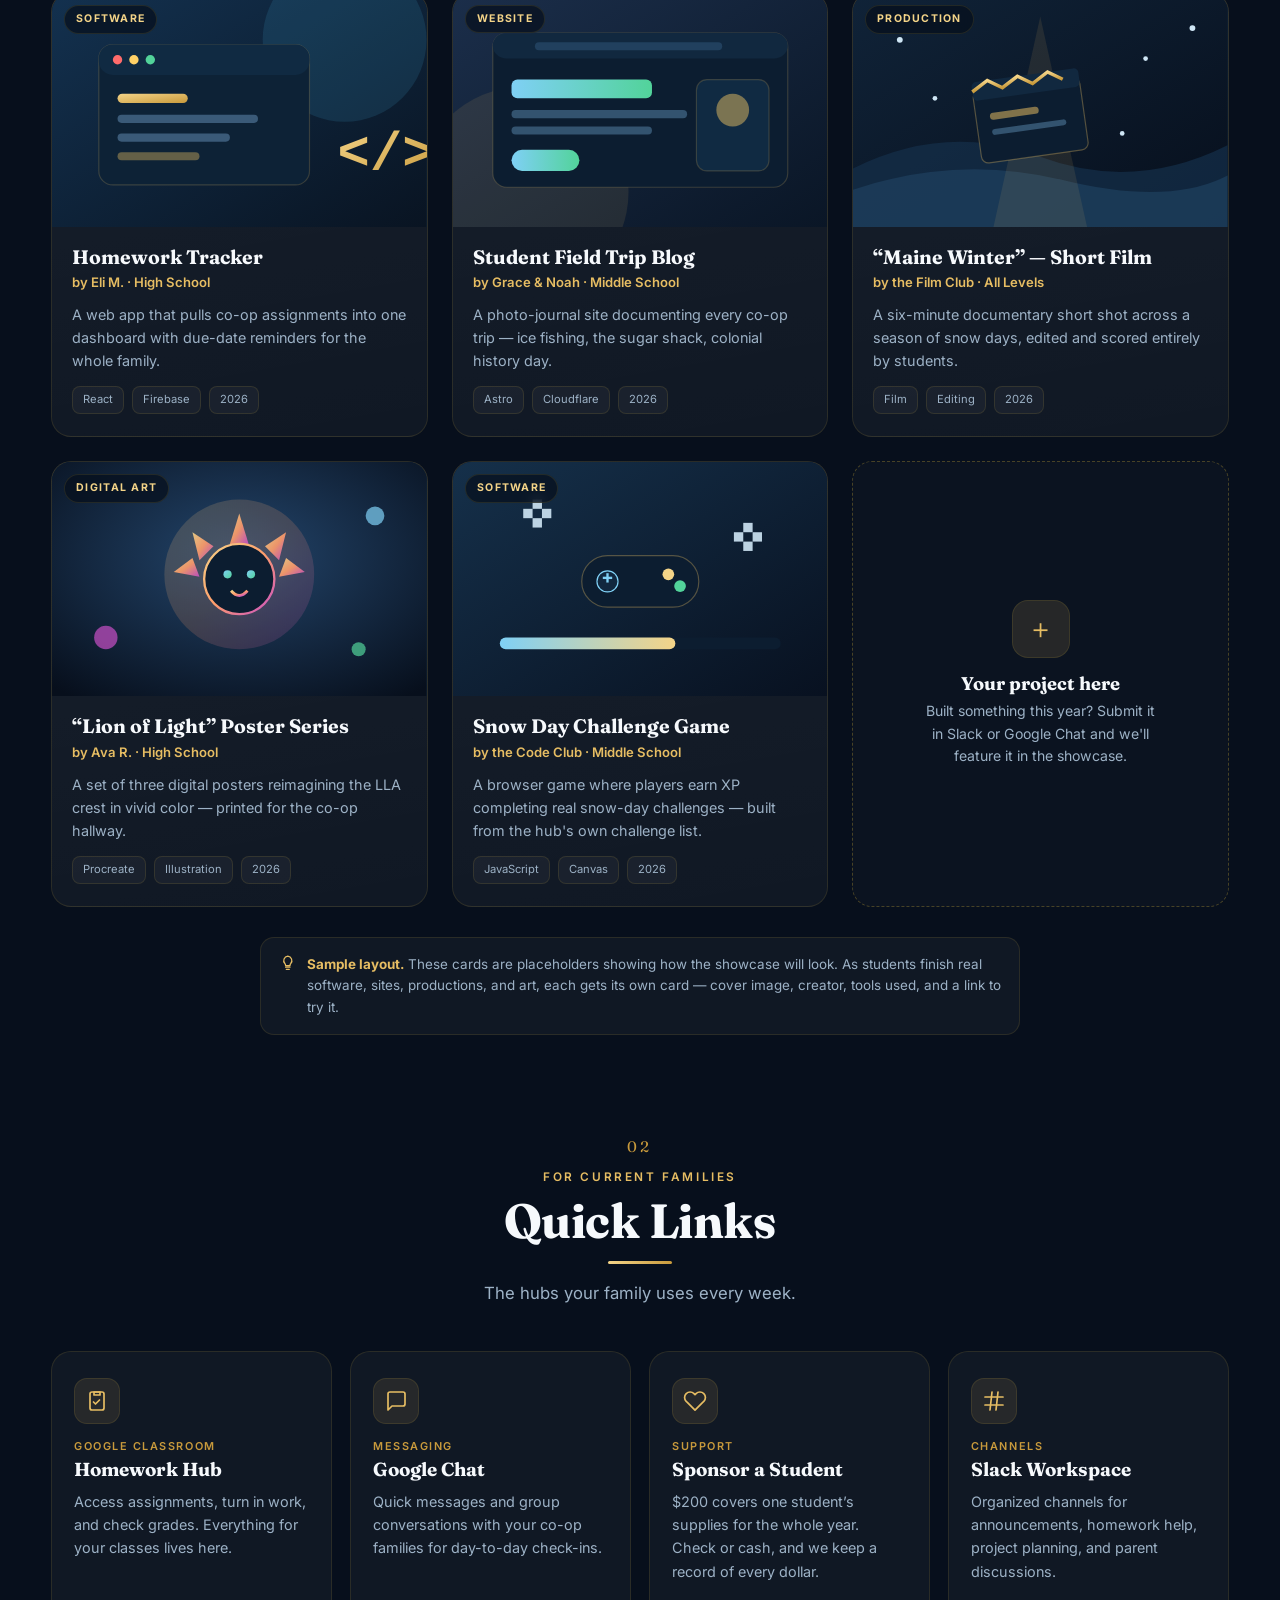
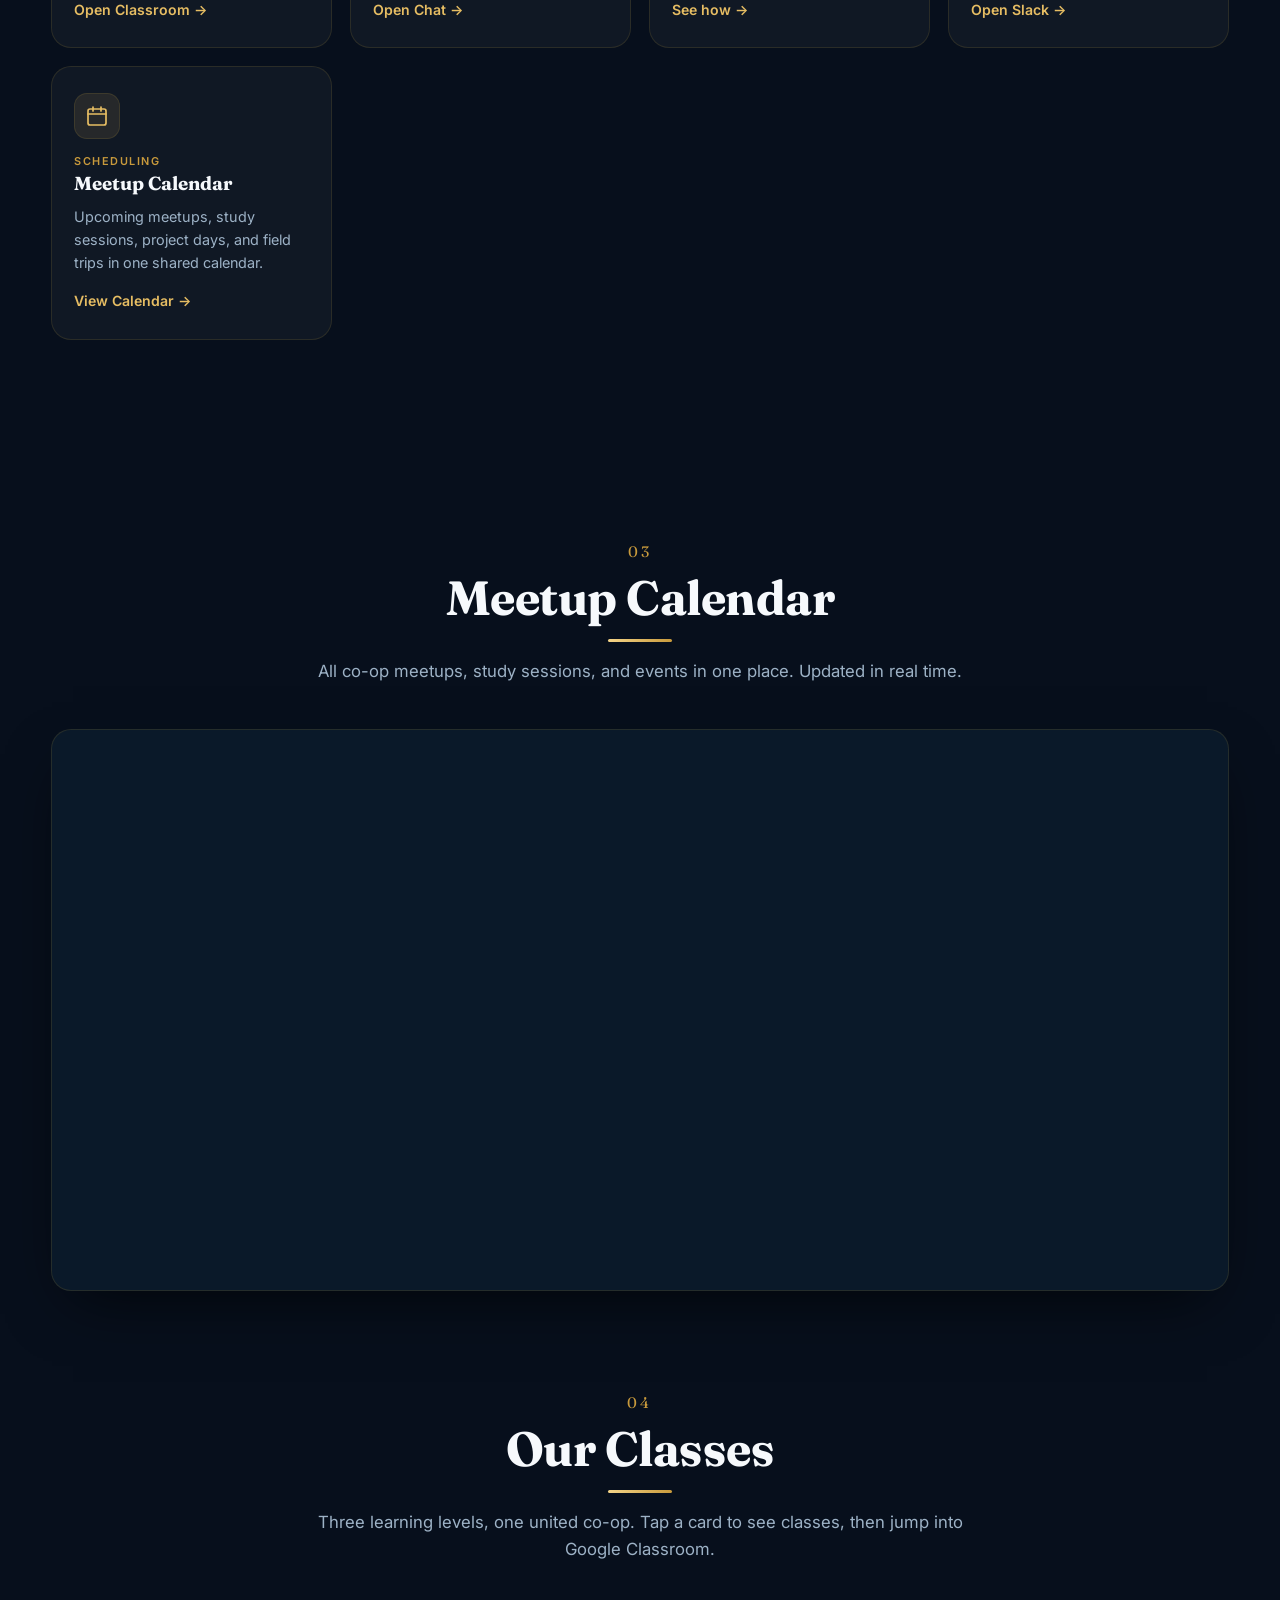
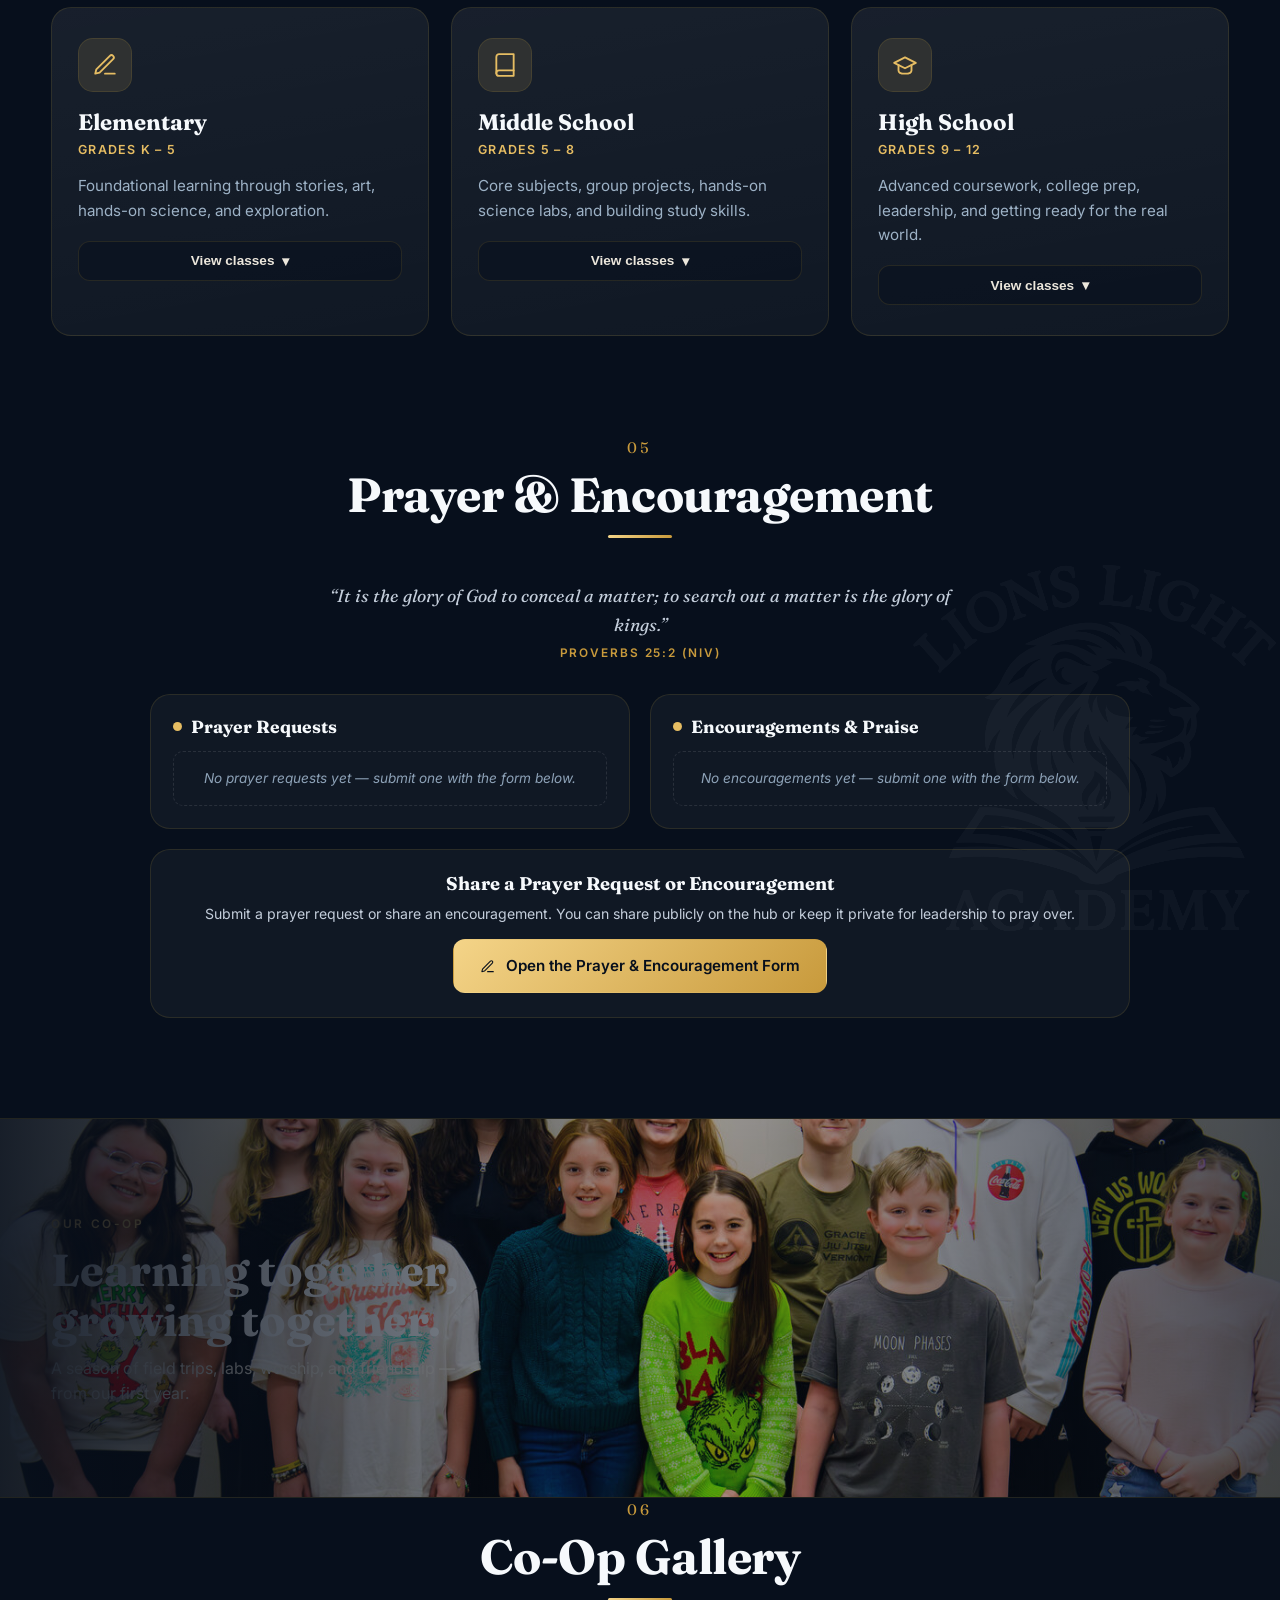
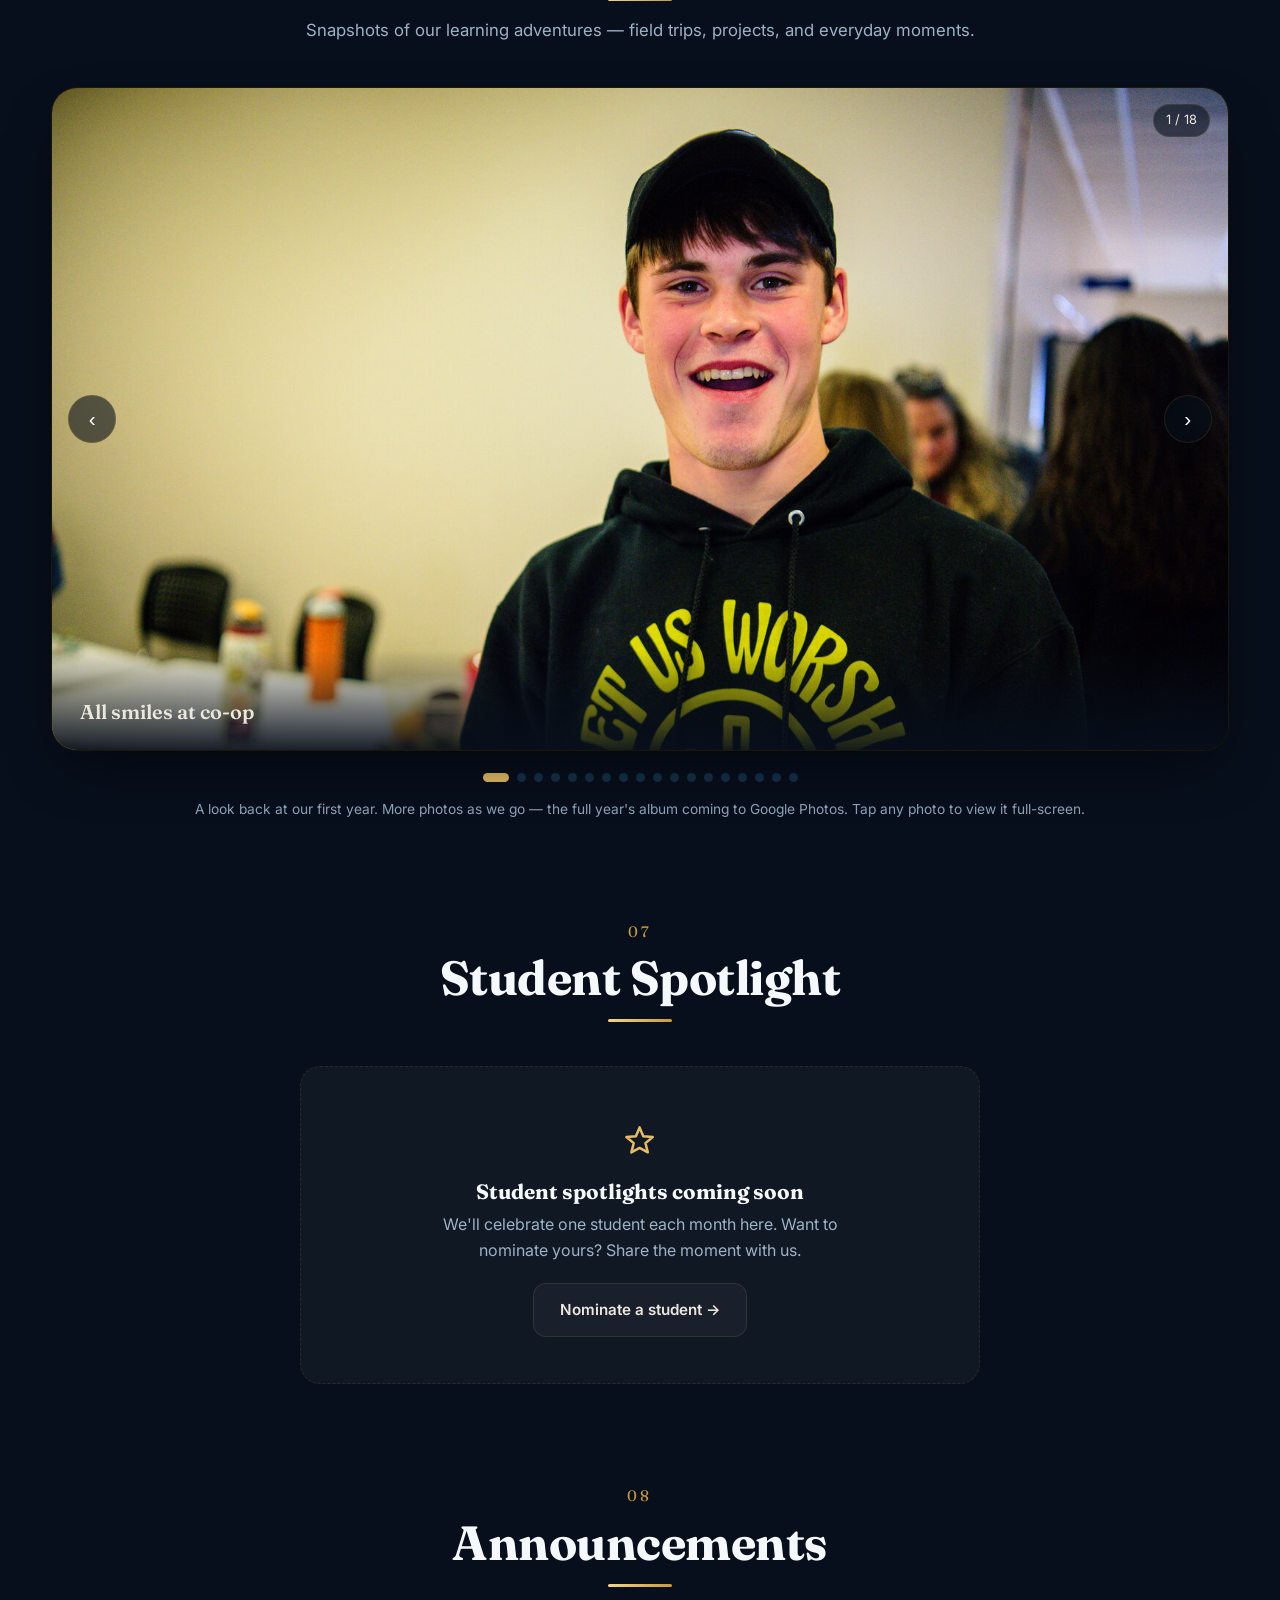
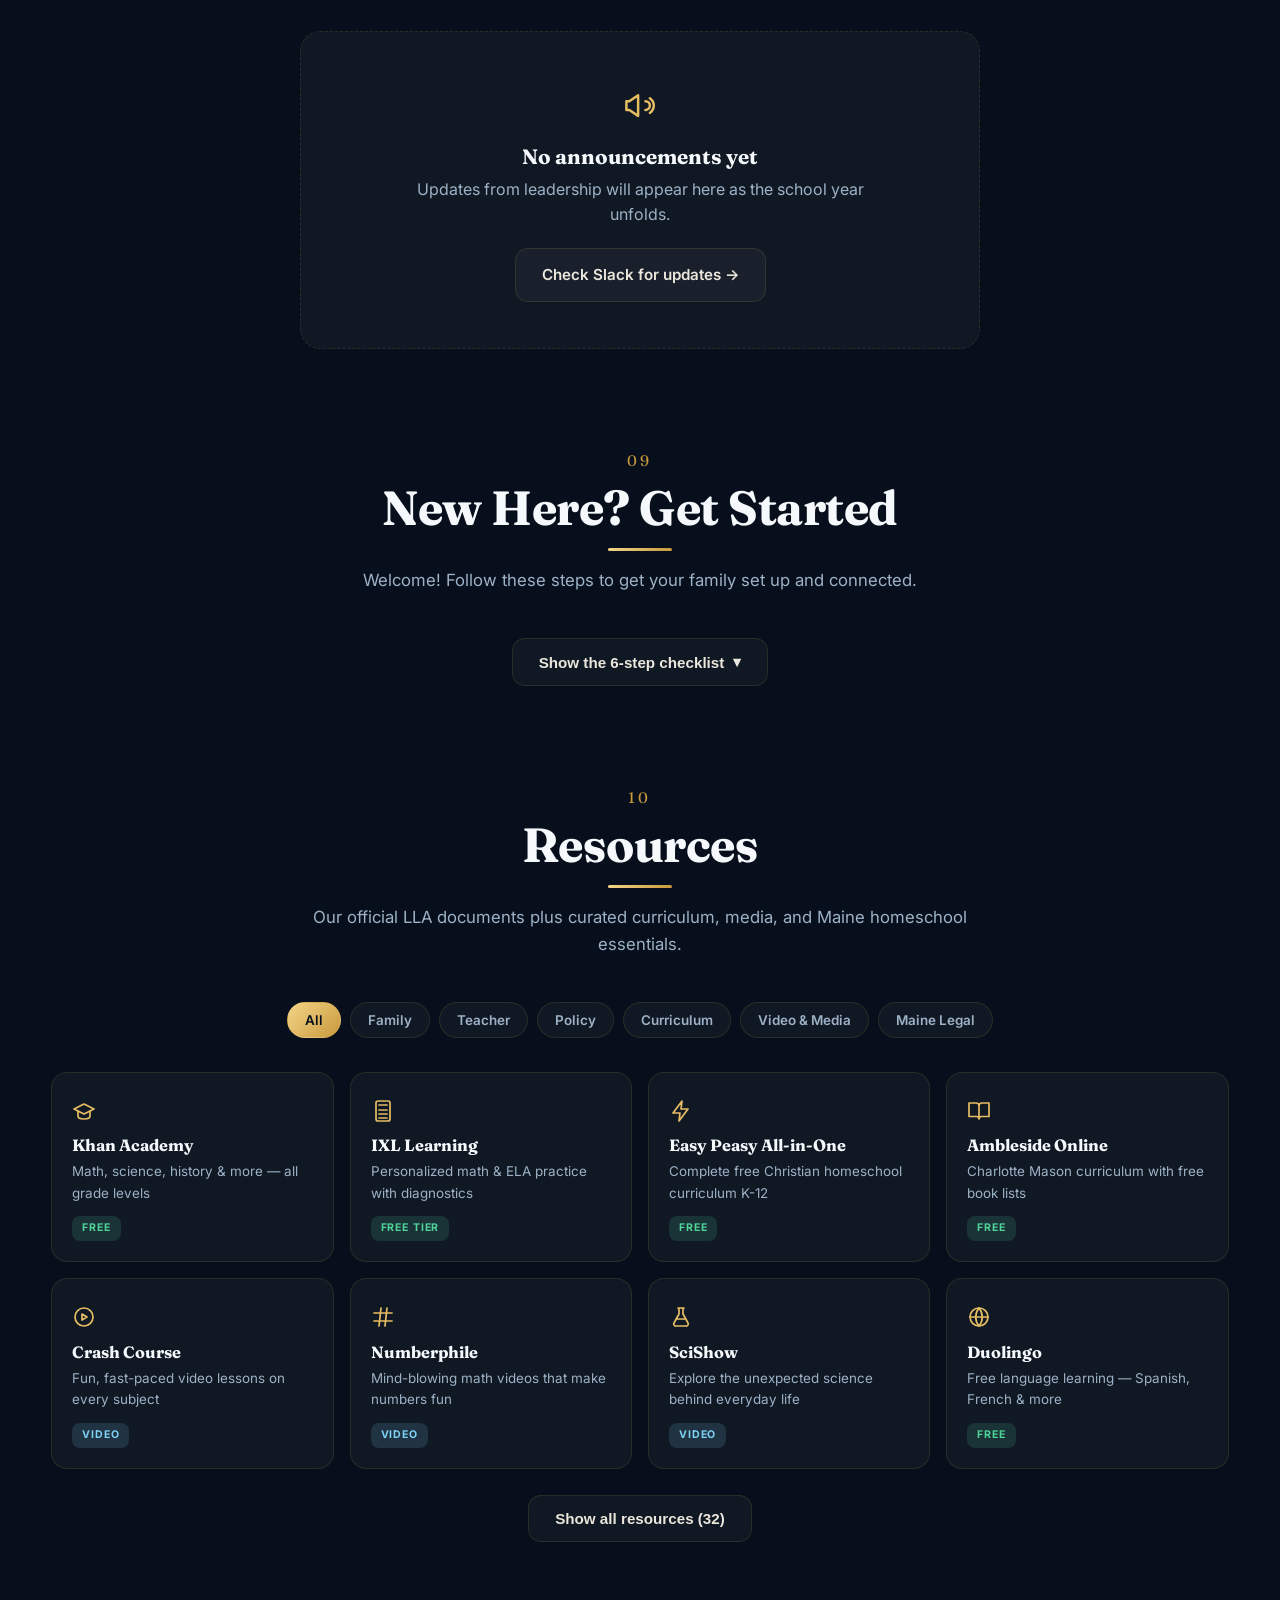
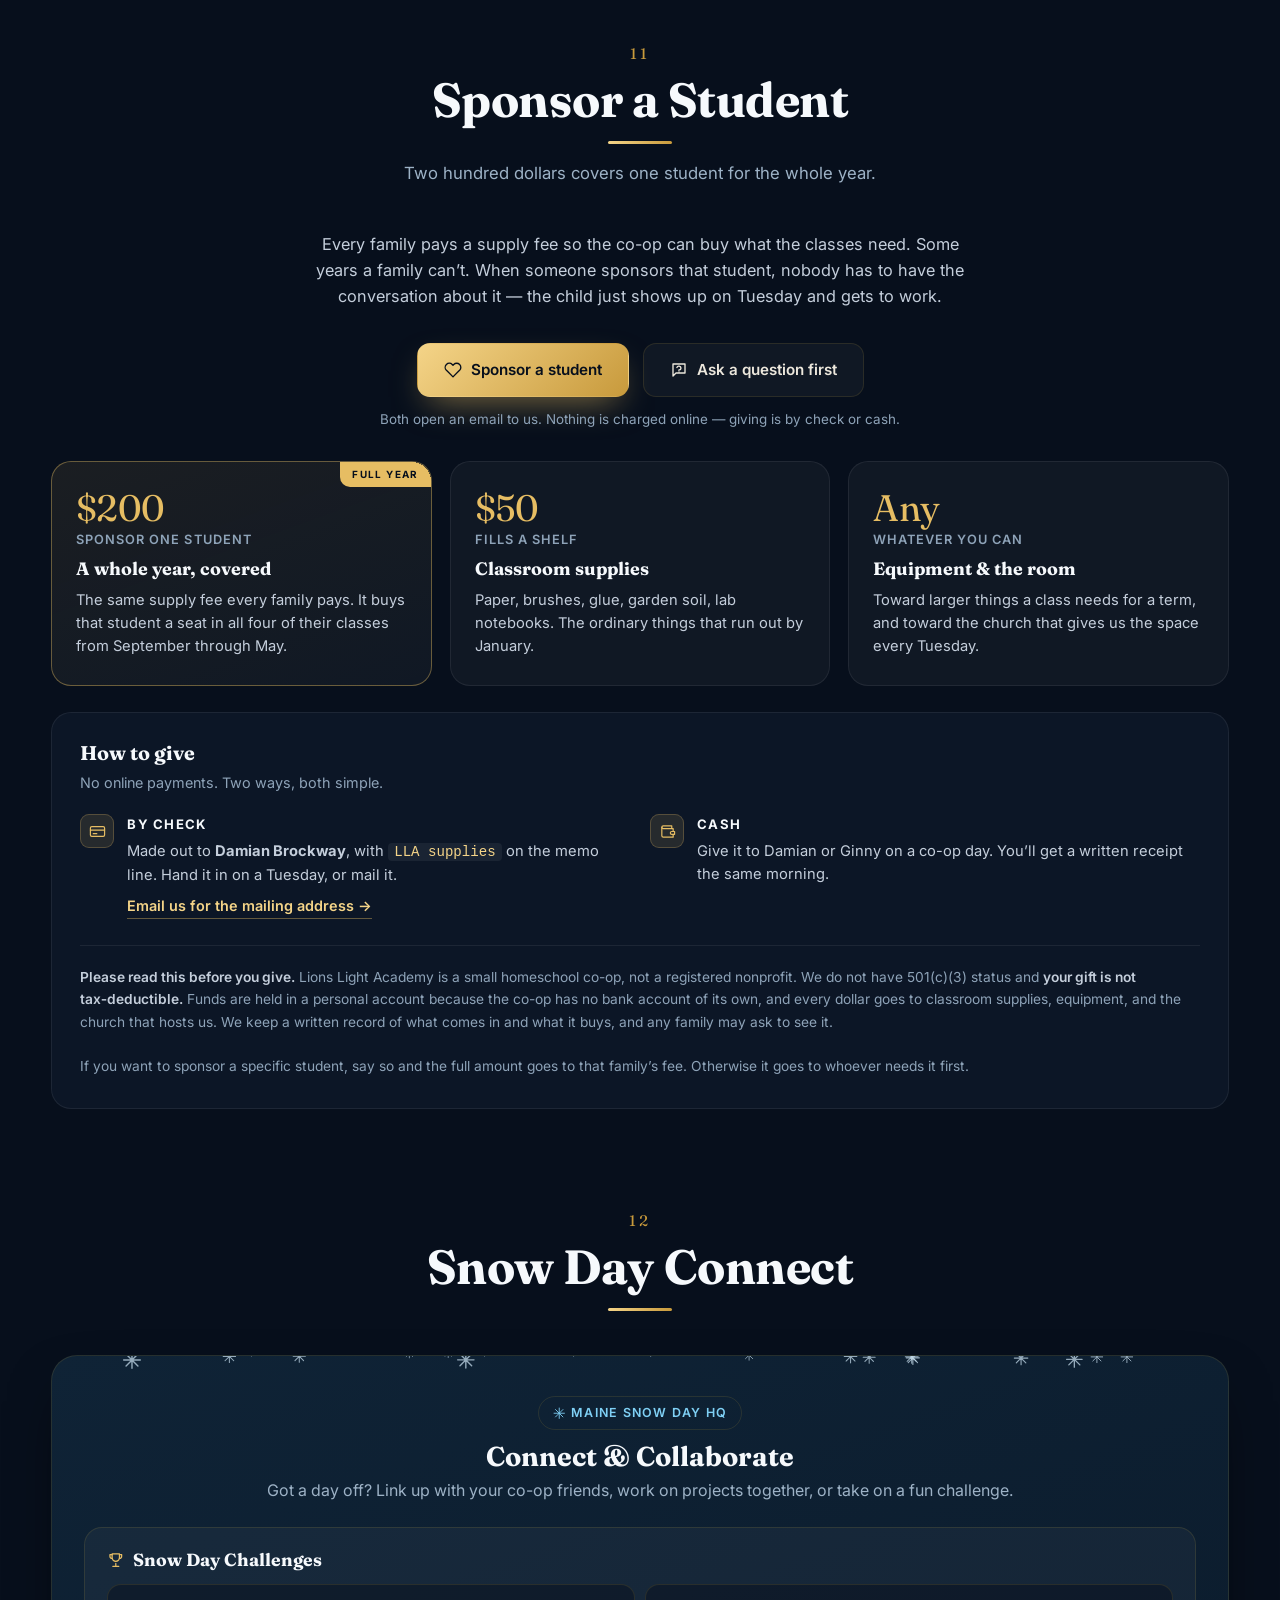
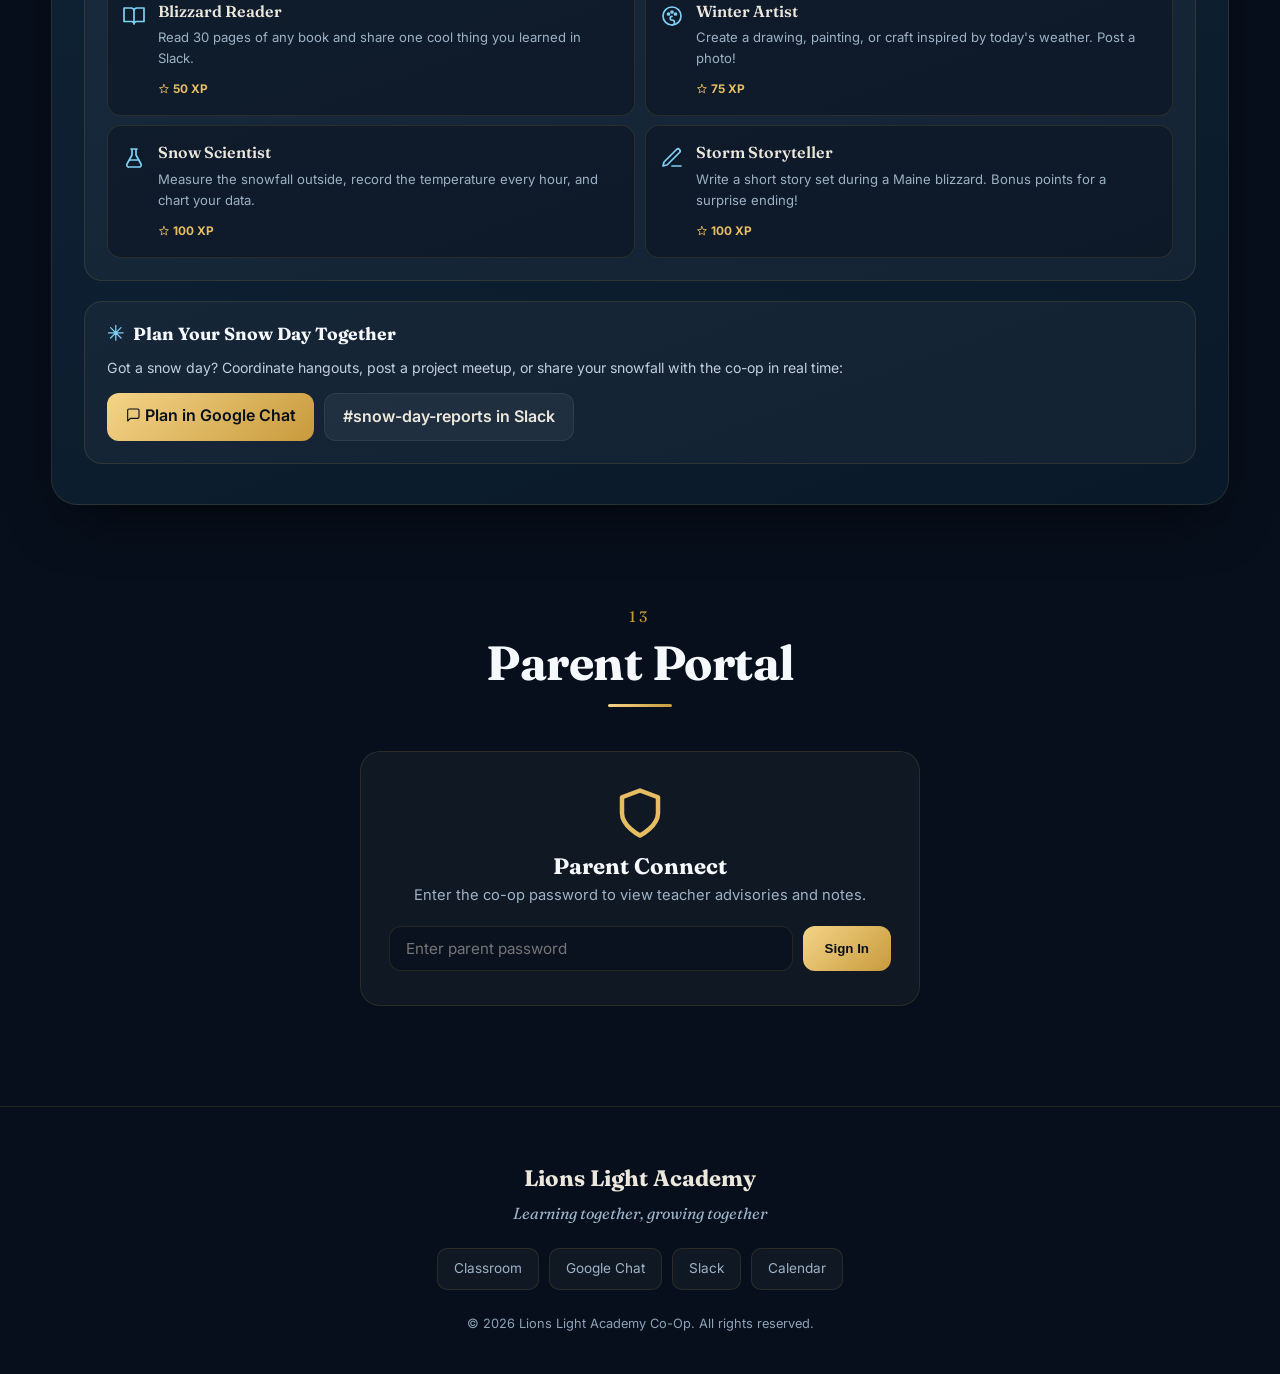
==== commit 6addeb5e: "Add supply list, Your First Day, and reusable first-day run sheet" ====
--- a/index.html
+++ b/index.html
@@ -738,6 +738,8 @@
       <a href="docs/registration-enrollment.pdf" target="_blank" class="resource-card" data-category="family" data-force-download><span class="resource-icon"><svg class="ico" viewBox="0 0 24 24"><path d="M14 2H6a2 2 0 0 0-2 2v16a2 2 0 0 0 2 2h12a2 2 0 0 0 2-2V8z"/><path d="M14 2v6h6M9 13h6M9 17h4"/></svg></span><h4>Registration &amp; Enrollment</h4><p>Print, complete, and return before the first co-op day (2026&ndash;2027)</p><span class="resource-tag tag-pdf">PDF</span></a>
       <a href="docs/supply-fee-receipt.pdf" target="_blank" class="resource-card" data-category="teacher" data-force-download><span class="resource-icon"><svg class="ico" viewBox="0 0 24 24"><path d="M4 2v20l2.5-1.5L9 22l2.5-1.5L14 22l2.5-1.5L19 22V2l-2.5 1.5L14 2l-2.5 1.5L9 2 6.5 3.5z"/><path d="M8 8h8M8 12h8M8 16h5"/></svg></span><h4>Supply Fee Receipt</h4><p>Blank receipt for co-op leaders &mdash; family copy and co-op record</p><span class="resource-tag tag-pdf">PDF</span></a>
       <a href="docs/parent-packet.pdf" target="_blank" class="resource-card" data-category="family"><span class="resource-icon"><svg class="ico" viewBox="0 0 24 24"><path d="M2 4h7a3 3 0 0 1 3 3v13a2.5 2.5 0 0 0-2.5-2.5H2zM22 4h-7a3 3 0 0 0-3 3v13a2.5 2.5 0 0 1 2.5-2.5H22z"/></svg></span><h4>Parent Packet</h4><p>Welcome, vision, and how the co-op works (v3, 2026&ndash;2027)</p><span class="resource-tag tag-pdf">PDF</span></a>
+      <a href="docs/supply-list.pdf" target="_blank" class="resource-card" data-category="family"><span class="resource-icon"><svg class="ico" viewBox="0 0 24 24"><path d="M6 2h9l5 5v13a2 2 0 0 1-2 2H6a2 2 0 0 1-2-2V4a2 2 0 0 1 2-2z"/><path d="M15 2v5h5"/><path d="m8.5 12.5 1.5 1.5 3-3"/><path d="m8.5 17 1.5 1.5 3-3"/></svg></span><h4>Supply List</h4><p>What to bring on the first day &mdash; and what we already provide</p><span class="resource-tag tag-pdf">PDF</span></a>
+      <a href="docs/your-first-day.pdf" target="_blank" class="resource-card" data-category="family"><span class="resource-icon"><svg class="ico" viewBox="0 0 24 24"><circle cx="12" cy="12" r="9"/><path d="M12 7v5l3 2"/></svg></span><h4>Your First Day</h4><p>Arrive 8:45, short classes, lunch on us &mdash; what the first Tuesday looks like</p><span class="resource-tag tag-pdf">PDF</span></a>
       <a href="docs/code-of-conduct.pdf" target="_blank" class="resource-card" data-category="family teacher policy"><span class="resource-icon"><svg class="ico" viewBox="0 0 24 24"><path d="M14 2H6a2 2 0 0 0-2 2v16a2 2 0 0 0 2 2h12a2 2 0 0 0 2-2V8z"/><path d="M14 2v6h6M9 13h6M9 17h6"/></svg></span><h4>Code of Conduct</h4><p>Faith-based expectations for students &amp; families (v1.2)</p><span class="resource-tag tag-pdf">PDF</span></a>
       <a href="docs/student-pledge.pdf" target="_blank" class="resource-card" data-category="family policy"><span class="resource-icon"><svg class="ico" viewBox="0 0 24 24"><path d="M14 2H6a2 2 0 0 0-2 2v16a2 2 0 0 0 2 2h12a2 2 0 0 0 2-2V9z"/><path d="M14 2v7h6"/><path d="M8 17c2-2.6 3-4 4-4s1 3 3 3"/></svg></span><h4>Student Pledge</h4><p>One page for students to read and sign &mdash; the Code of Conduct in their own words</p><span class="resource-tag tag-pdf">PDF</span></a>
       <a href="docs/classroom-family-guide.pdf" target="_blank" class="resource-card" data-category="family"><span class="resource-icon"><svg class="ico" viewBox="0 0 24 24"><rect x="2" y="4" width="20" height="14" rx="2"/><path d="M8 20h8M12 18v2"/><path d="M7 9l3 2-3 2M13 13h4"/></svg></span><h4>Google Classroom &mdash; Families</h4><p>Get the app, join the class, and check it Wednesday, Friday, Monday</p><span class="resource-tag tag-pdf">PDF</span></a>
@@ -748,6 +750,7 @@
       <a href="docs/technical-operations.pdf" target="_blank" class="resource-card" data-category="teacher"><span class="resource-icon"><svg class="ico" viewBox="0 0 24 24"><path d="M4 6a2 2 0 0 1 2-2h9l5 5v9a2 2 0 0 1-2 2H6a2 2 0 0 1-2-2z"/><path d="M14 4v5h5"/><path d="m9.5 12-2 2 2 2M14.5 12l2 2-2 2"/></svg></span><h4>Technical Operations Handbook</h4><p>How the site and Google backend work &mdash; Classroom, Chat, deploys, known traps</p><span class="resource-tag tag-pdf">PDF</span></a>
       <a href="docs/classroom-setup-guide.pdf" target="_blank" class="resource-card" data-category="teacher"><span class="resource-icon"><svg class="ico" viewBox="0 0 24 24"><rect x="2" y="4" width="20" height="14" rx="2"/><path d="M8 20h8M12 18v2M7 9l3 2-3 2"/><path d="M13 13h4"/></svg></span><h4>Google Classroom Setup</h4><p>Step by step for teachers &mdash; topics, assignments, class codes, weekly rhythm</p><span class="resource-tag tag-pdf">PDF</span></a>
       <a href="docs/first-day-run-through.pdf" target="_blank" class="resource-card" data-category="teacher"><span class="resource-icon"><svg class="ico" viewBox="0 0 24 24"><path d="M9 11l3 3 8-8"/><path d="M20 12v7a2 2 0 0 1-2 2H6a2 2 0 0 1-2-2V6a2 2 0 0 1 2-2h9"/></svg></span><h4>First Day Run-Through</h4><p>What to cover with every student on day one &mdash; safety, expectations, by age</p><span class="resource-tag tag-pdf">PDF</span></a>
+      <a href="docs/first-day-run-sheet.pdf" target="_blank" class="resource-card" data-category="teacher"><span class="resource-icon"><svg class="ico" viewBox="0 0 24 24"><path d="M9 2h6a1 1 0 0 1 1 1v2H8V3a1 1 0 0 1 1-1z"/><path d="M16 4h2a2 2 0 0 1 2 2v14a2 2 0 0 1-2 2H6a2 2 0 0 1-2-2V6a2 2 0 0 1 2-2h2"/><path d="m9 12 1.5 1.5L13 11M9 17l1.5 1.5L13 16"/></svg></span><h4>First Day Run Sheet</h4><p>The whole day in clock order, with blanks to fill in &mdash; reusable every year</p><span class="resource-tag tag-pdf">PDF</span></a>
       <a href="docs/teacher-guidebook.pdf" target="_blank" class="resource-card" data-category="teacher"><span class="resource-icon"><svg class="ico" viewBox="0 0 24 24"><path d="M2 4h7a3 3 0 0 1 3 3v13a2.5 2.5 0 0 0-2.5-2.5H2zM22 4h-7a3 3 0 0 0-3 3v13a2.5 2.5 0 0 1 2.5-2.5H22z"/></svg></span><h4>Teacher &amp; Mentor Guidebook</h4><p>Vision, excellence, order &amp; correction (v2.0, 2026 Ed.)</p><span class="resource-tag tag-pdf">PDF</span></a>
       <a href="docs/teacher-volunteer-expectations.pdf" target="_blank" class="resource-card" data-category="teacher"><span class="resource-icon"><svg class="ico" viewBox="0 0 24 24"><circle cx="9" cy="8" r="3"/><path d="M3 20a6 6 0 0 1 12 0"/><path d="M16 5.5a3 3 0 0 1 0 5.5M21.5 20a6 6 0 0 0-4.5-5.3"/></svg></span><h4>Teacher &amp; Volunteer Expectations</h4><p>Authority, responsibilities, and the page you sign (v2.0)</p><span class="resource-tag tag-pdf">PDF</span></a>
       <a href="docs/supervision-sop.pdf" target="_blank" class="resource-card" data-category="teacher policy"><span class="resource-icon"><svg class="ico" viewBox="0 0 24 24"><path d="M12 3l8 3v6c0 5-3.5 7.5-8 9-4.5-1.5-8-4-8-9V6z"/></svg></span><h4>Supervision &amp; Room Operations SOP</h4><p>How a co-op day runs — roles, transitions, supervision (v1.1)</p><span class="resource-tag tag-pdf">PDF</span></a>
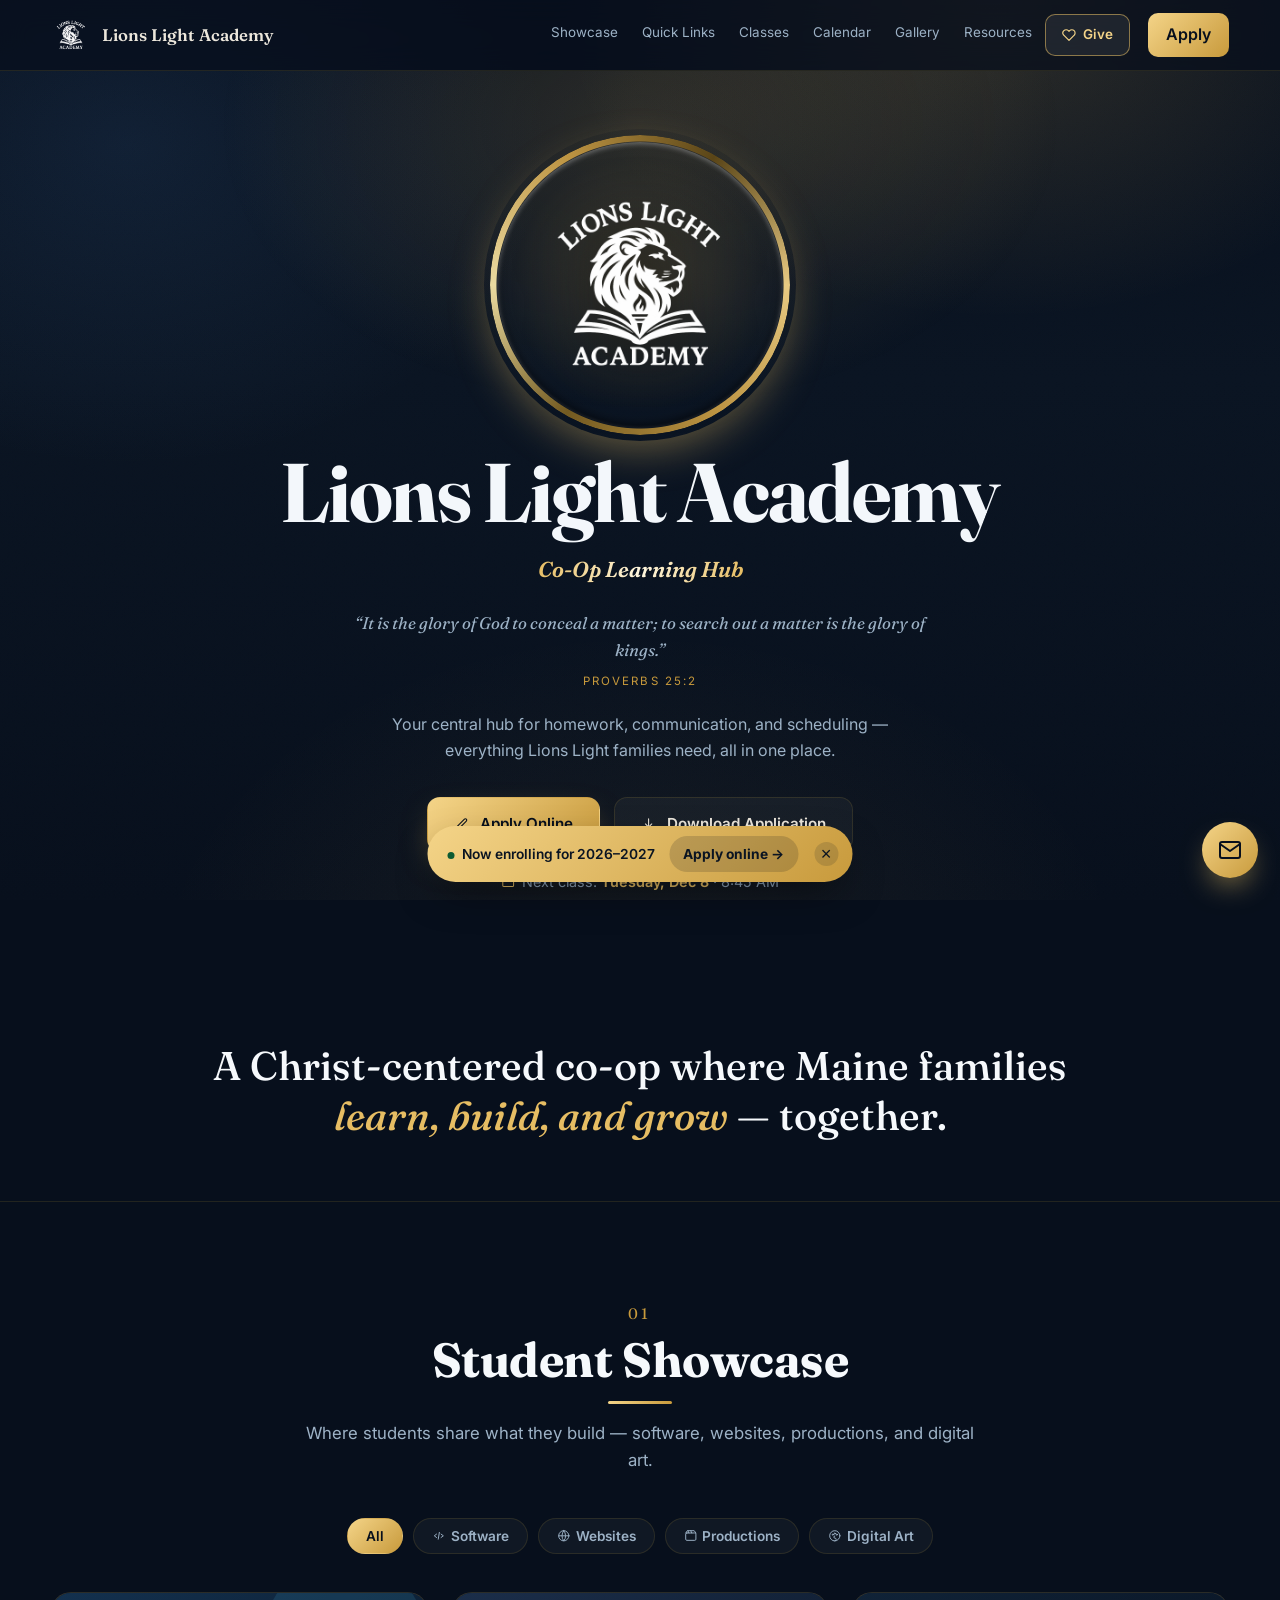
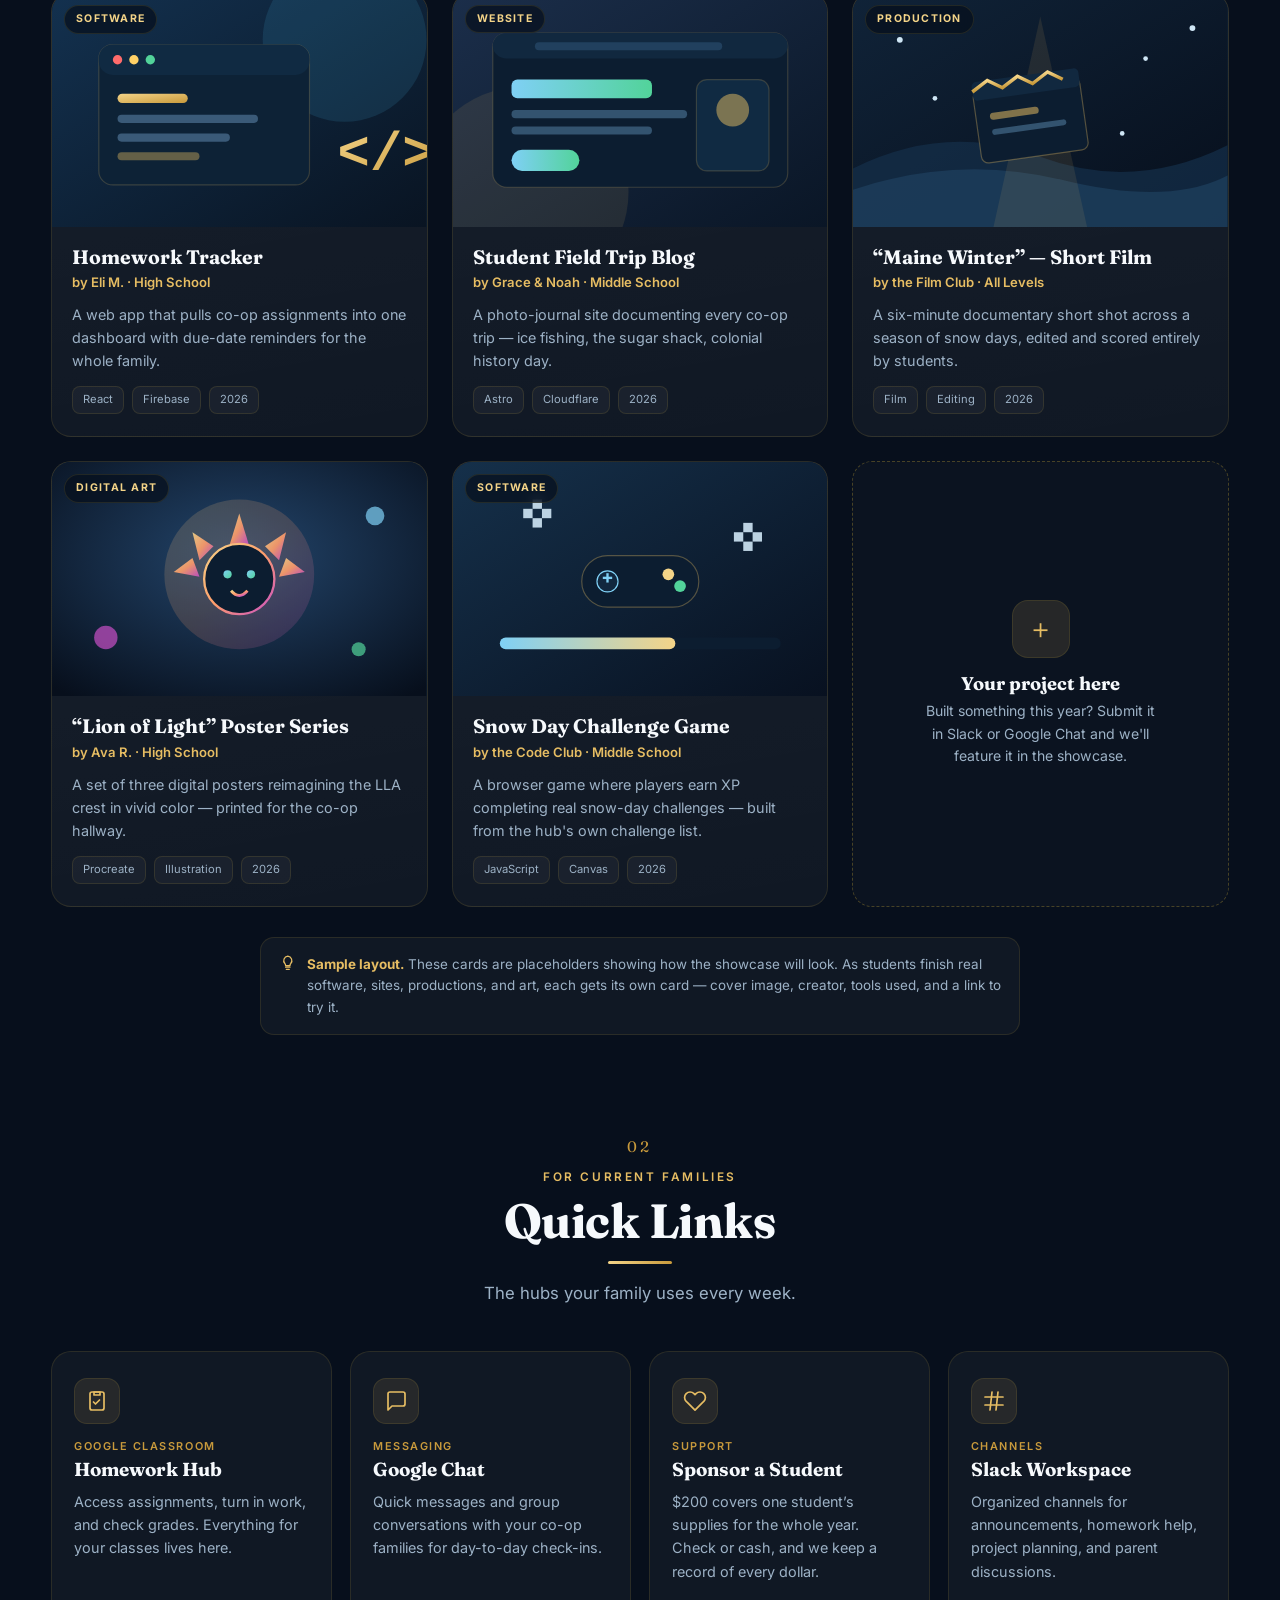
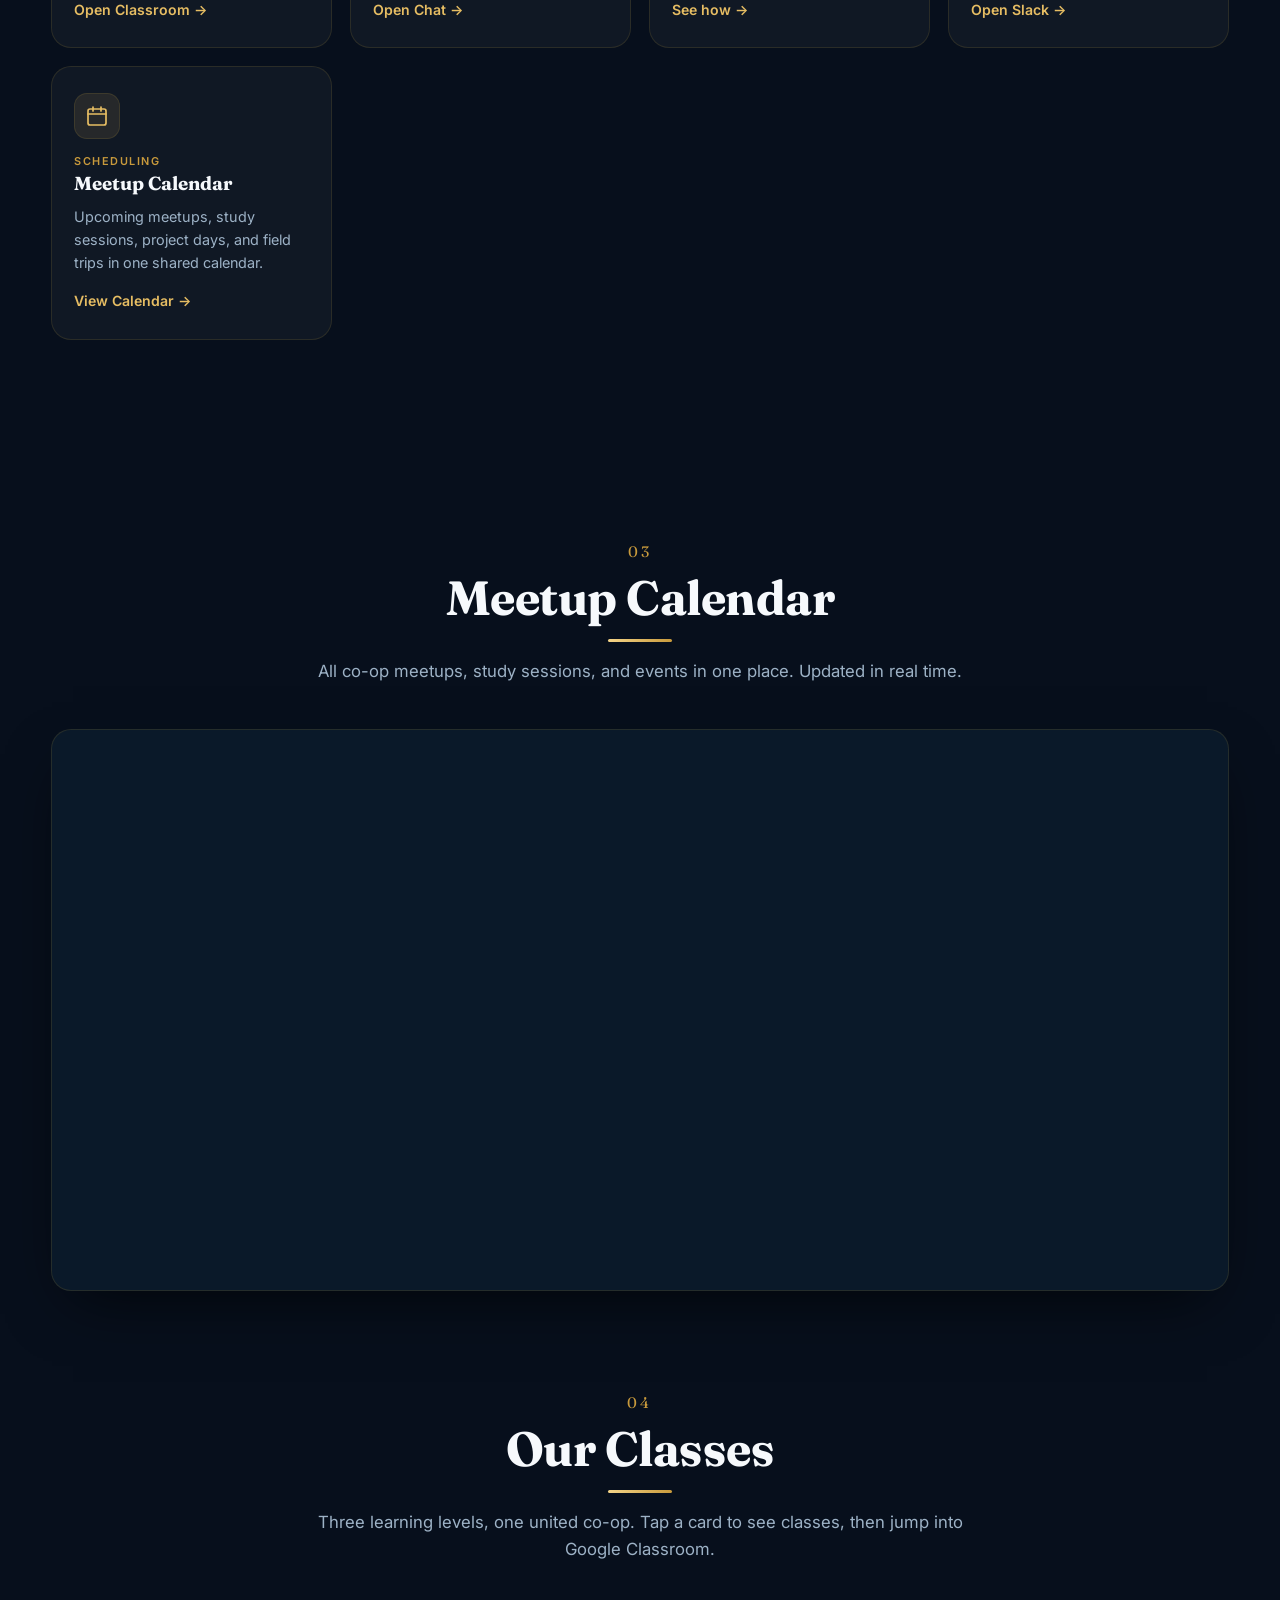
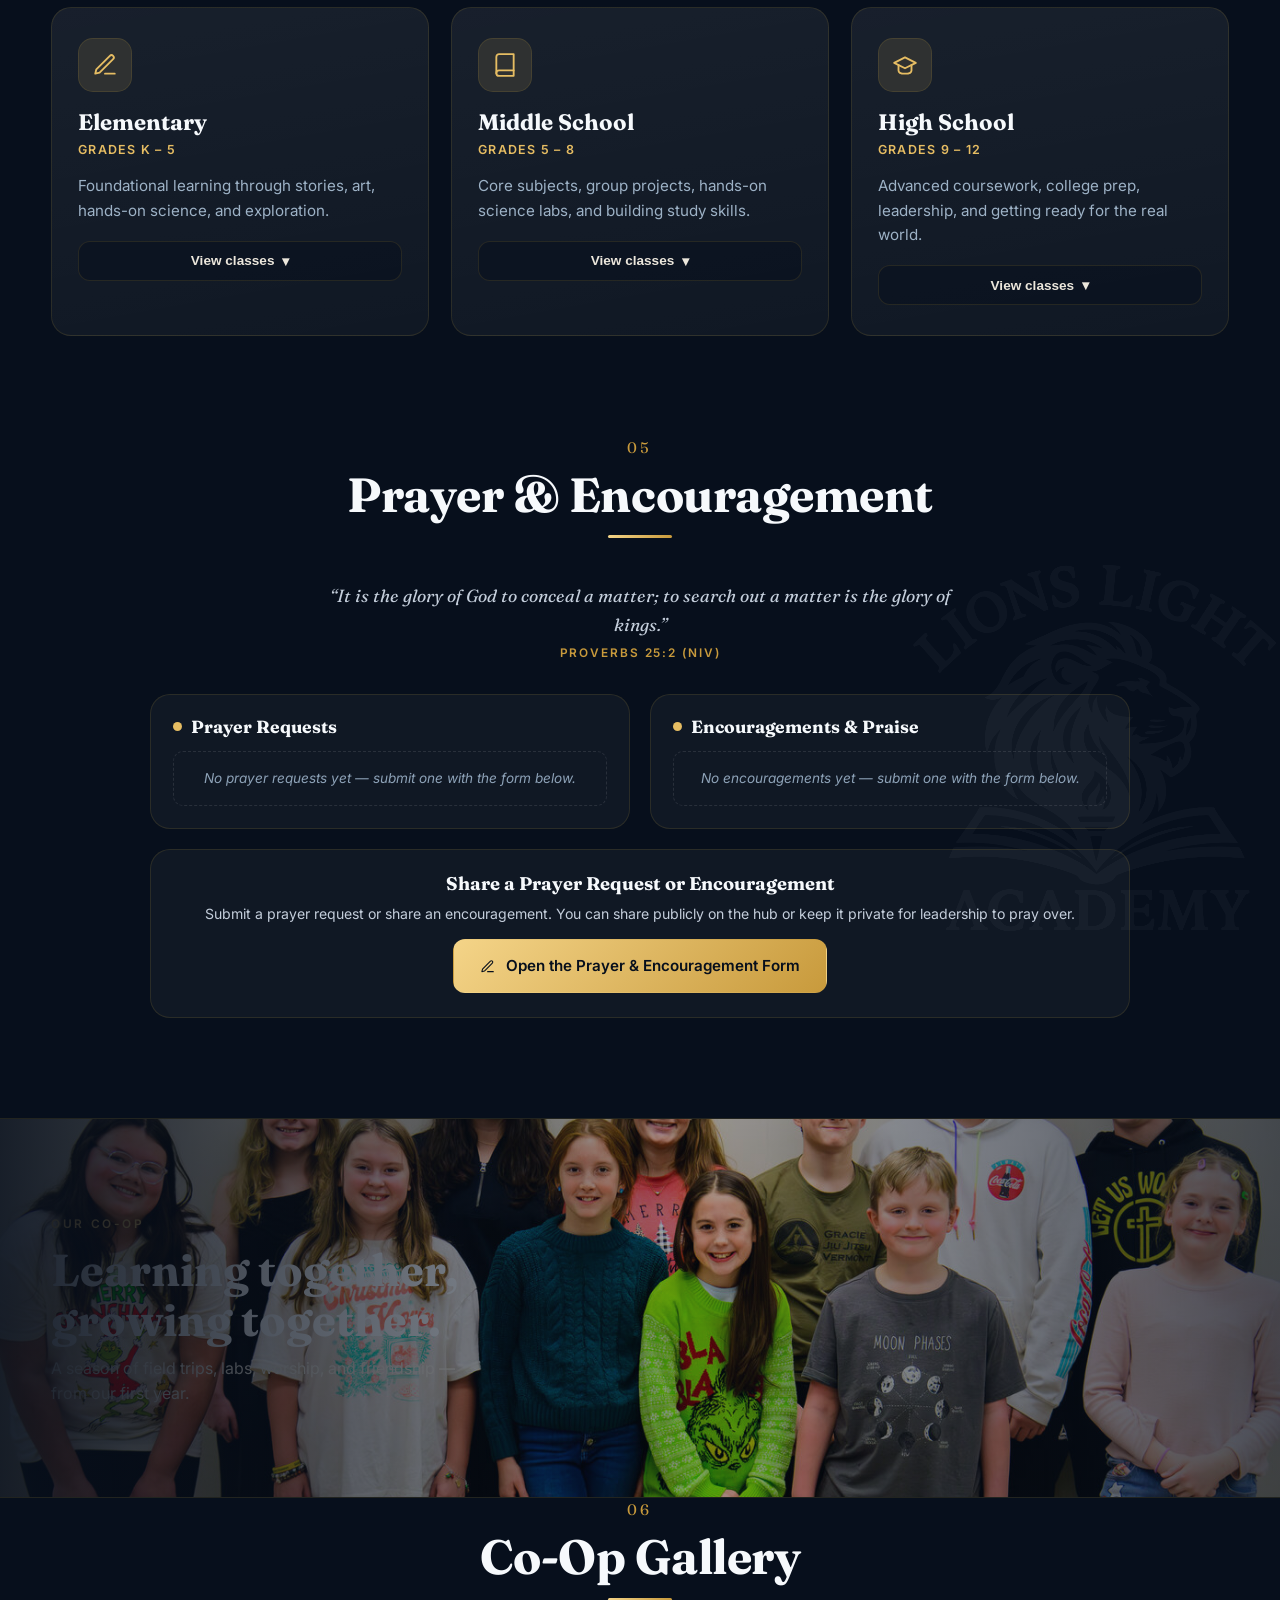
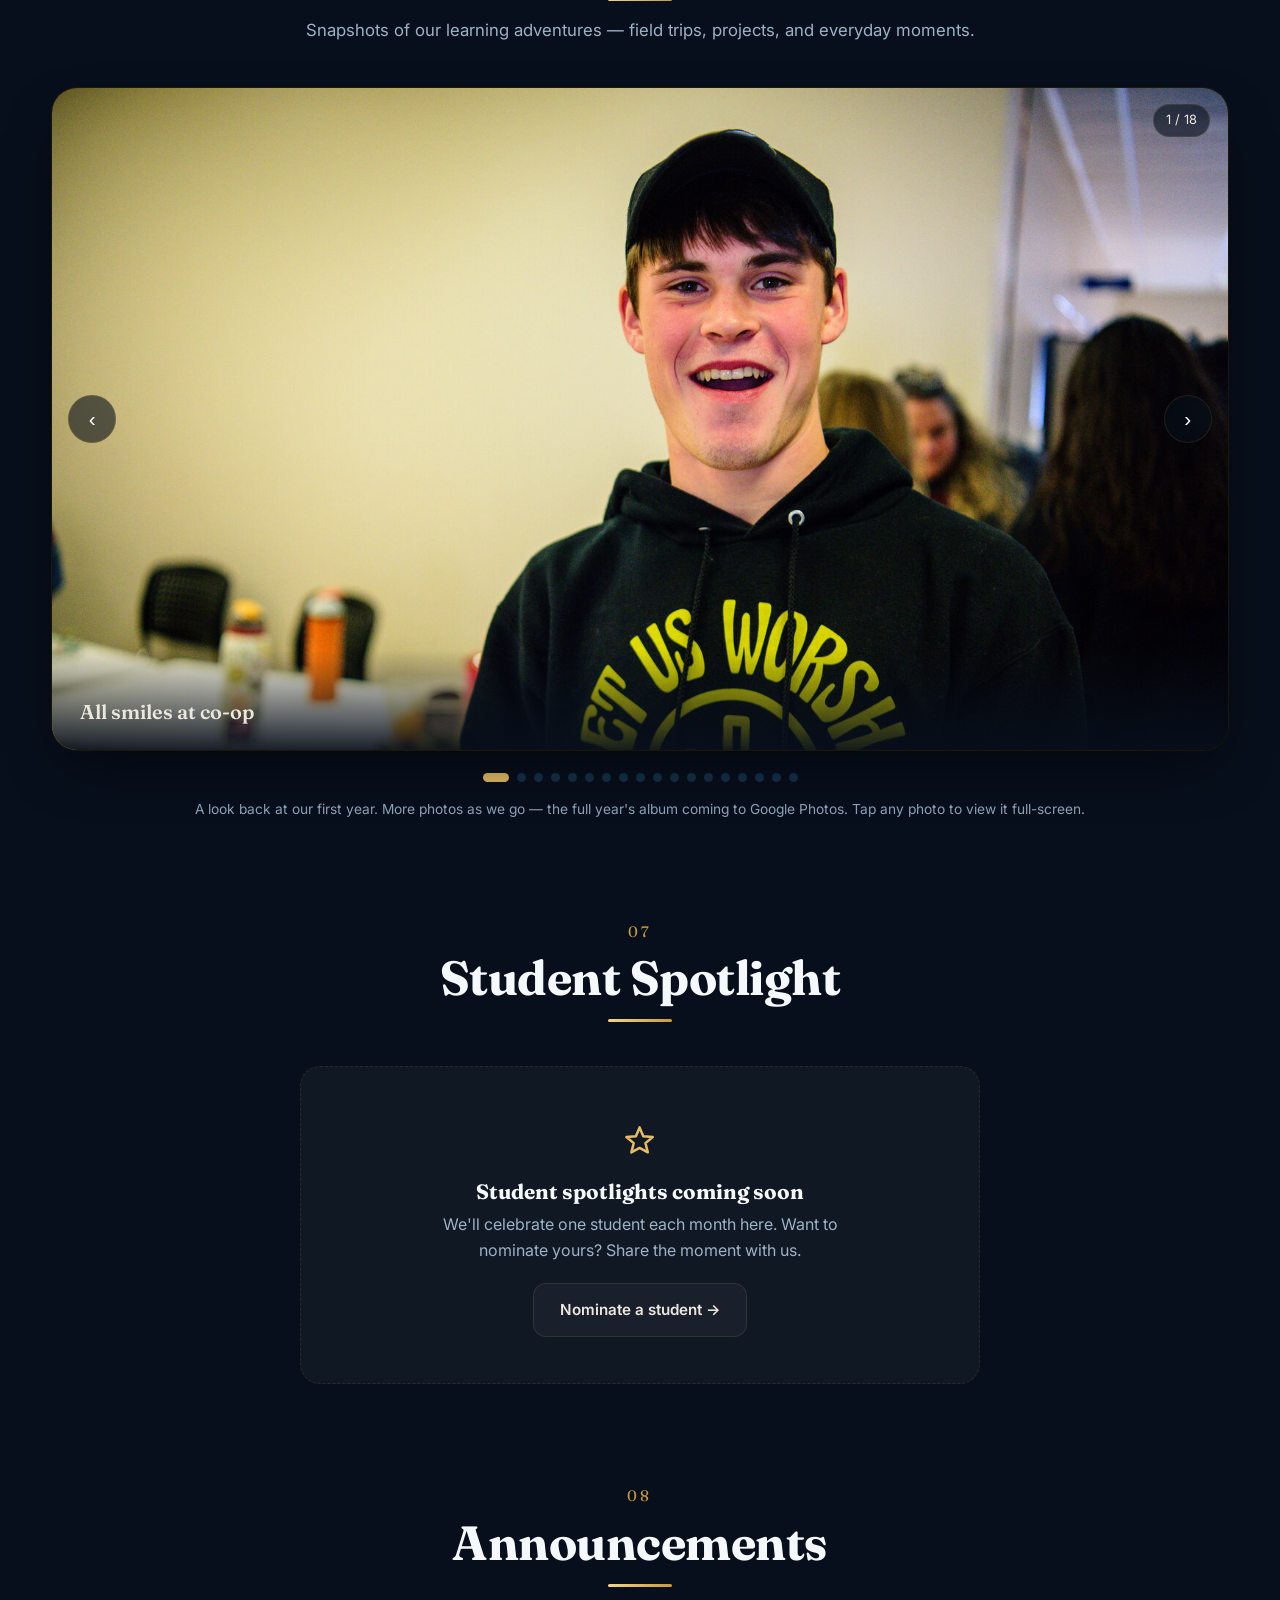
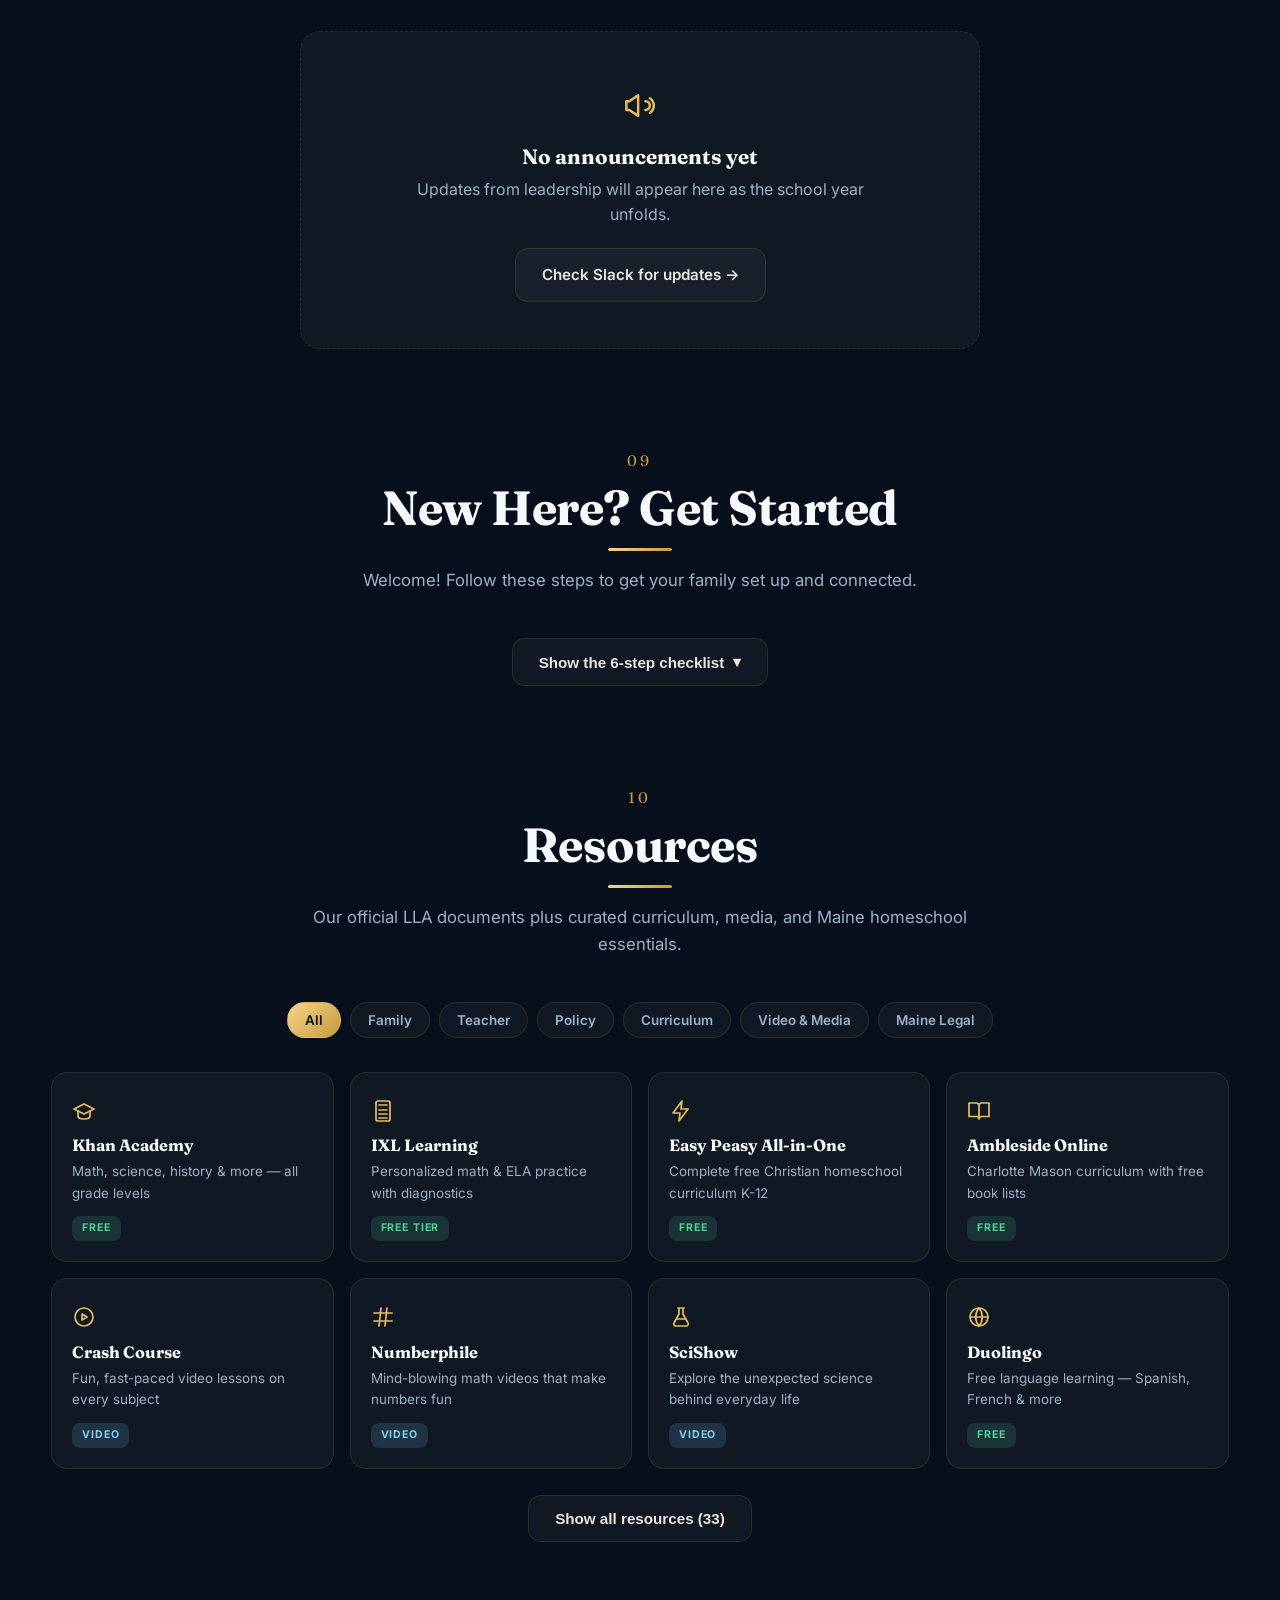
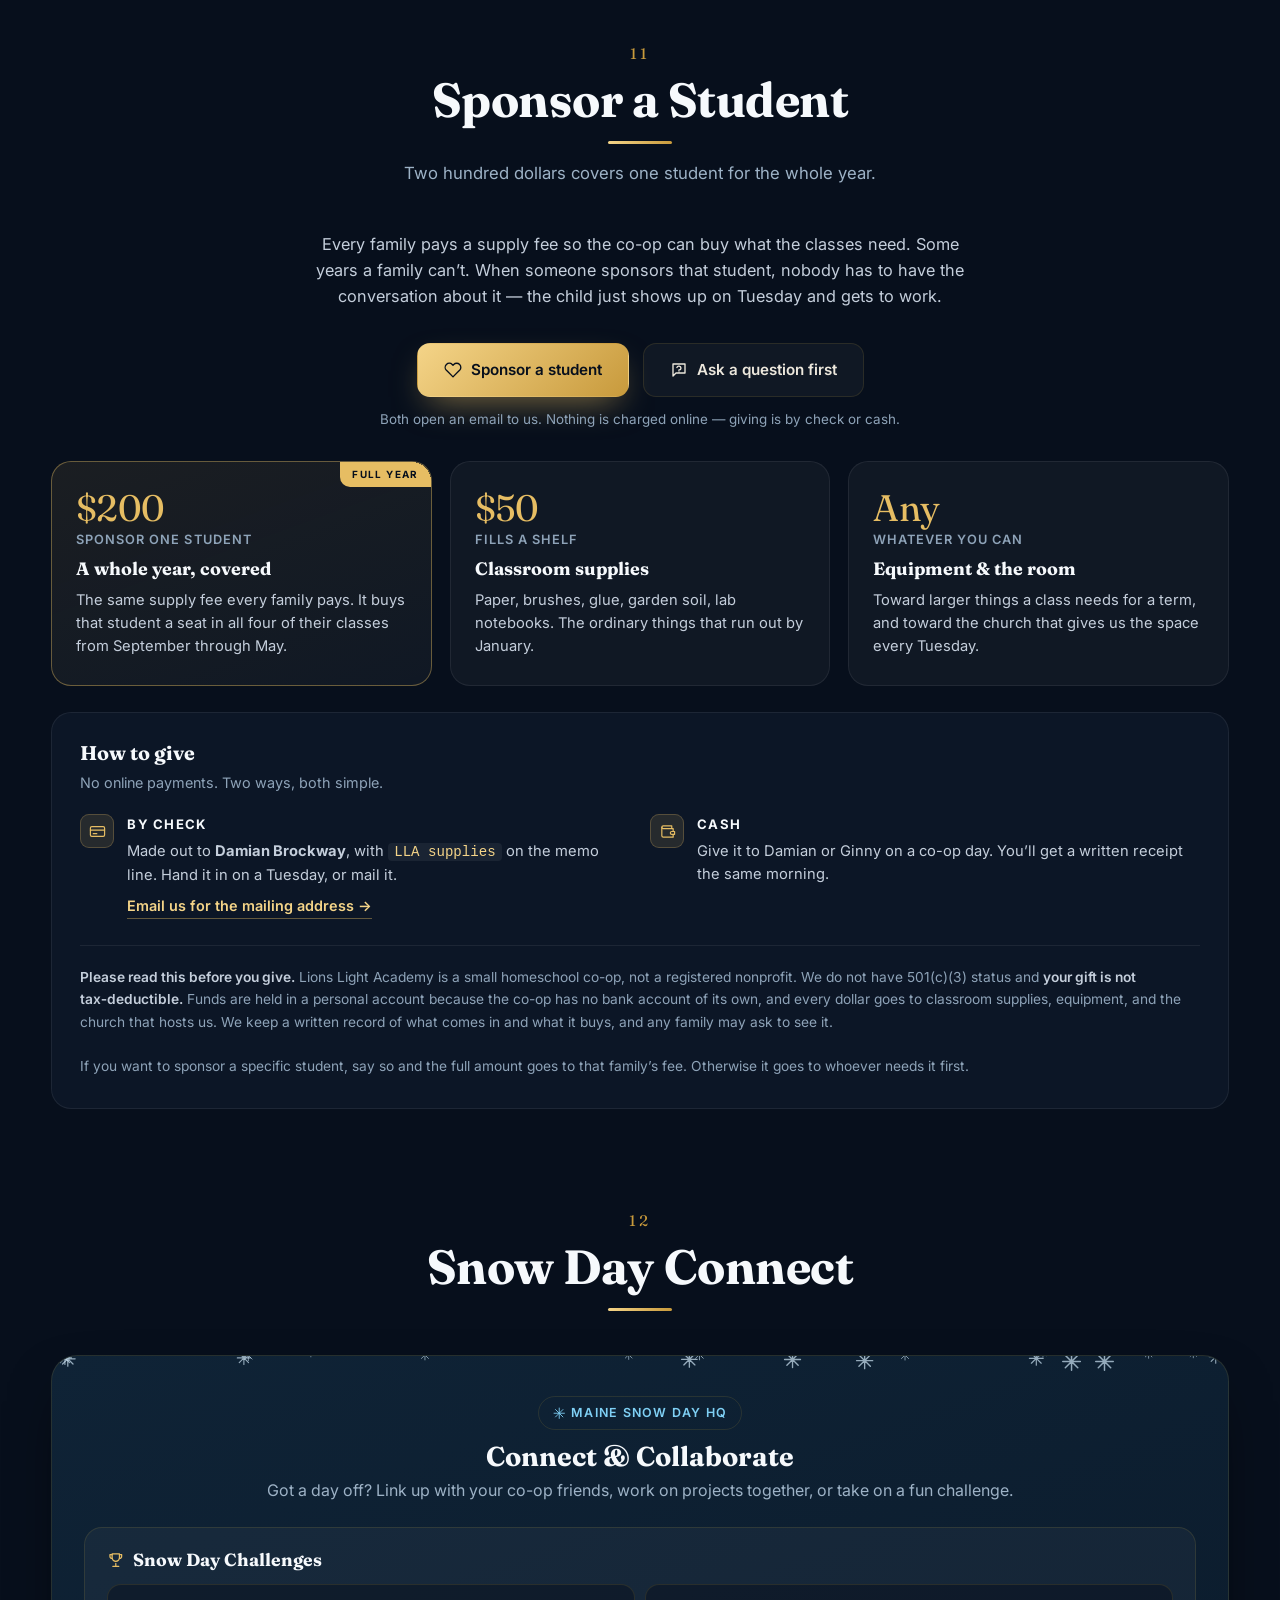
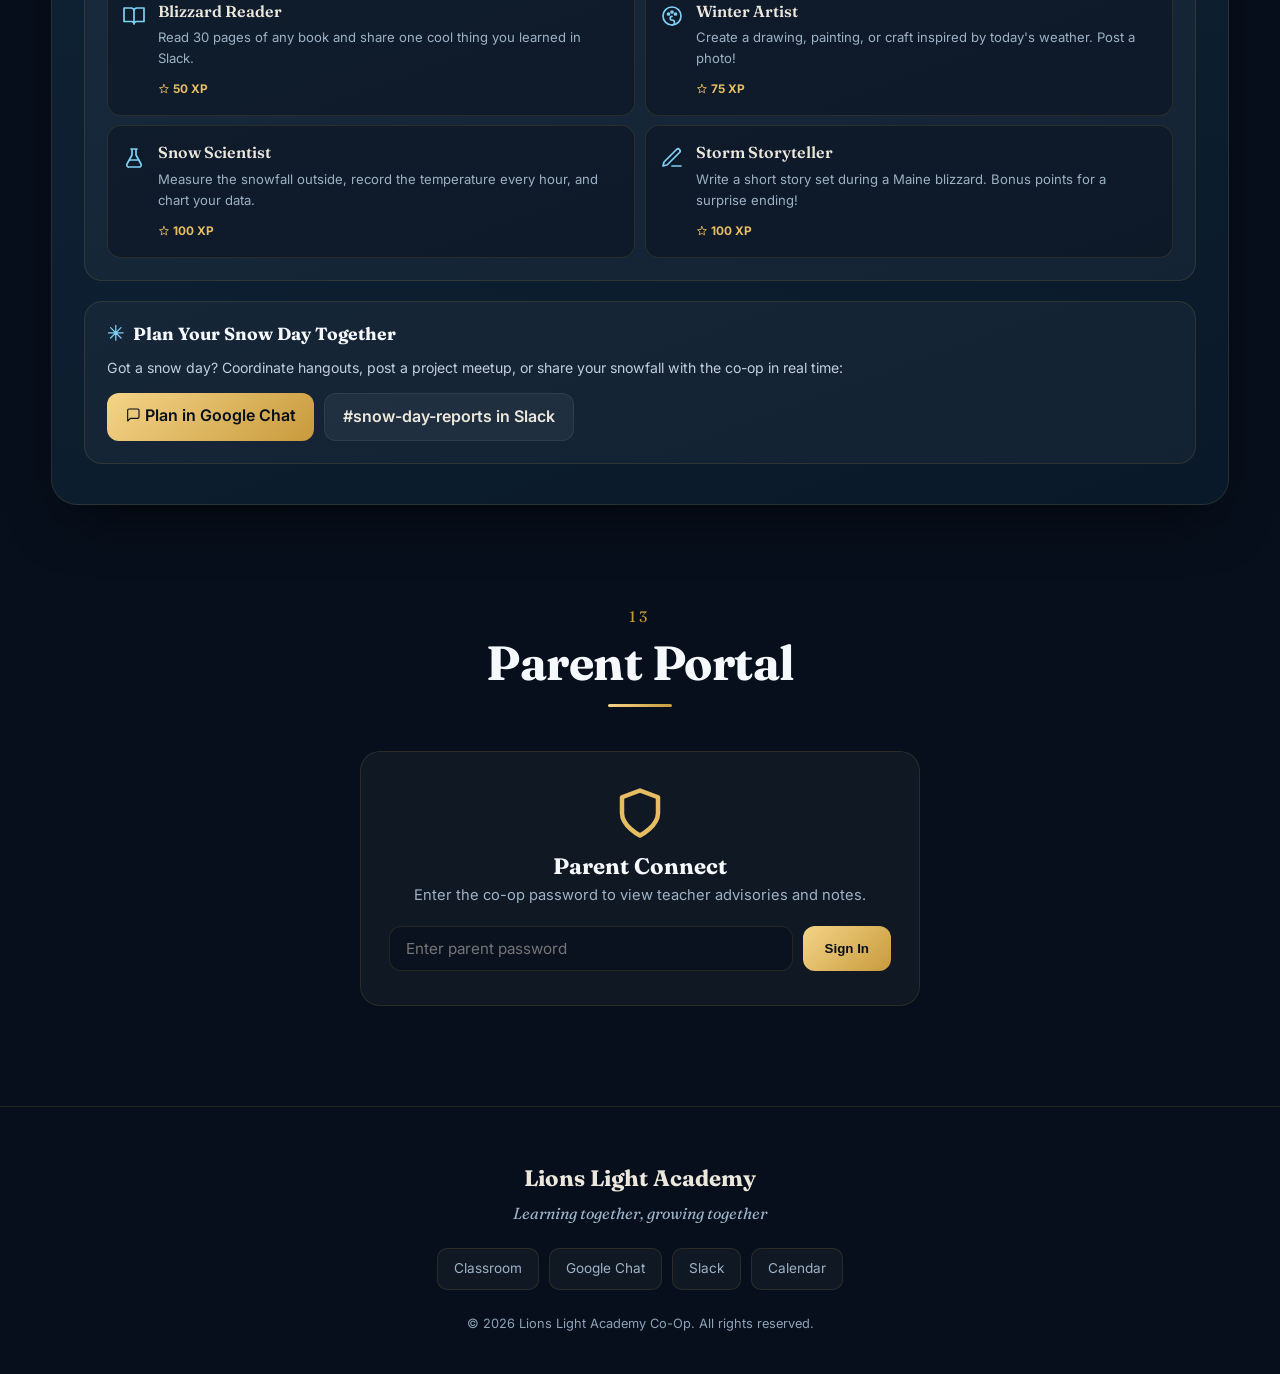
==== commit 0c57e5fb: "Add teacher absence and cover plan" ====
--- a/index.html
+++ b/index.html
@@ -753,6 +753,7 @@
       <a href="docs/first-day-run-sheet.pdf" target="_blank" class="resource-card" data-category="teacher"><span class="resource-icon"><svg class="ico" viewBox="0 0 24 24"><path d="M9 2h6a1 1 0 0 1 1 1v2H8V3a1 1 0 0 1 1-1z"/><path d="M16 4h2a2 2 0 0 1 2 2v14a2 2 0 0 1-2 2H6a2 2 0 0 1-2-2V6a2 2 0 0 1 2-2h2"/><path d="m9 12 1.5 1.5L13 11M9 17l1.5 1.5L13 16"/></svg></span><h4>First Day Run Sheet</h4><p>The whole day in clock order, with blanks to fill in &mdash; reusable every year</p><span class="resource-tag tag-pdf">PDF</span></a>
       <a href="docs/teacher-guidebook.pdf" target="_blank" class="resource-card" data-category="teacher"><span class="resource-icon"><svg class="ico" viewBox="0 0 24 24"><path d="M2 4h7a3 3 0 0 1 3 3v13a2.5 2.5 0 0 0-2.5-2.5H2zM22 4h-7a3 3 0 0 0-3 3v13a2.5 2.5 0 0 1 2.5-2.5H22z"/></svg></span><h4>Teacher &amp; Mentor Guidebook</h4><p>Vision, excellence, order &amp; correction (v2.0, 2026 Ed.)</p><span class="resource-tag tag-pdf">PDF</span></a>
       <a href="docs/teacher-volunteer-expectations.pdf" target="_blank" class="resource-card" data-category="teacher"><span class="resource-icon"><svg class="ico" viewBox="0 0 24 24"><circle cx="9" cy="8" r="3"/><path d="M3 20a6 6 0 0 1 12 0"/><path d="M16 5.5a3 3 0 0 1 0 5.5M21.5 20a6 6 0 0 0-4.5-5.3"/></svg></span><h4>Teacher &amp; Volunteer Expectations</h4><p>Authority, responsibilities, and the page you sign (v2.0)</p><span class="resource-tag tag-pdf">PDF</span></a>
+      <a href="docs/teacher-absence-plan.pdf" target="_blank" class="resource-card" data-category="teacher"><span class="resource-icon"><svg class="ico" viewBox="0 0 24 24"><rect x="3" y="5" width="18" height="16" rx="2"/><path d="M3 10h18M8 3v4M16 3v4"/><path d="m9.5 14.5 5 4M14.5 14.5l-5 4"/></svg></span><h4>When You Can&rsquo;t Be There</h4><p>Teacher absence and cover &mdash; who to tell, how early, and who takes the room</p><span class="resource-tag tag-pdf">PDF</span></a>
       <a href="docs/supervision-sop.pdf" target="_blank" class="resource-card" data-category="teacher policy"><span class="resource-icon"><svg class="ico" viewBox="0 0 24 24"><path d="M12 3l8 3v6c0 5-3.5 7.5-8 9-4.5-1.5-8-4-8-9V6z"/></svg></span><h4>Supervision &amp; Room Operations SOP</h4><p>How a co-op day runs — roles, transitions, supervision (v1.1)</p><span class="resource-tag tag-pdf">PDF</span></a>
       <a href="docs/safety-emergency-plan.pdf" target="_blank" class="resource-card" data-category="policy teacher family"><span class="resource-icon"><svg class="ico" viewBox="0 0 24 24"><path d="M12 3l8 3v6c0 5-3.5 7.5-8 9-4.5-1.5-8-4-8-9V6z"/><path d="m9 12 2 2 4-4"/></svg></span><h4>Student Safety &amp; Emergency Plan</h4><p>Supervision, health, emergency roles &amp; procedures (v1.3)</p><span class="resource-tag tag-pdf">PDF</span></a>
       <a href="docs/discipline-policy.pdf" target="_blank" class="resource-card" data-category="policy teacher family"><span class="resource-icon"><svg class="ico" viewBox="0 0 24 24"><path d="M12 3v18M5 7h14M5 7l-3 6h6zM19 7l-3 6h6zM8 21h8"/></svg></span><h4>Escalation &amp; Discipline Policy</h4><p>Levels, warnings, and the Reconciliation Process (v1.2)</p><span class="resource-tag tag-pdf">PDF</span></a>
